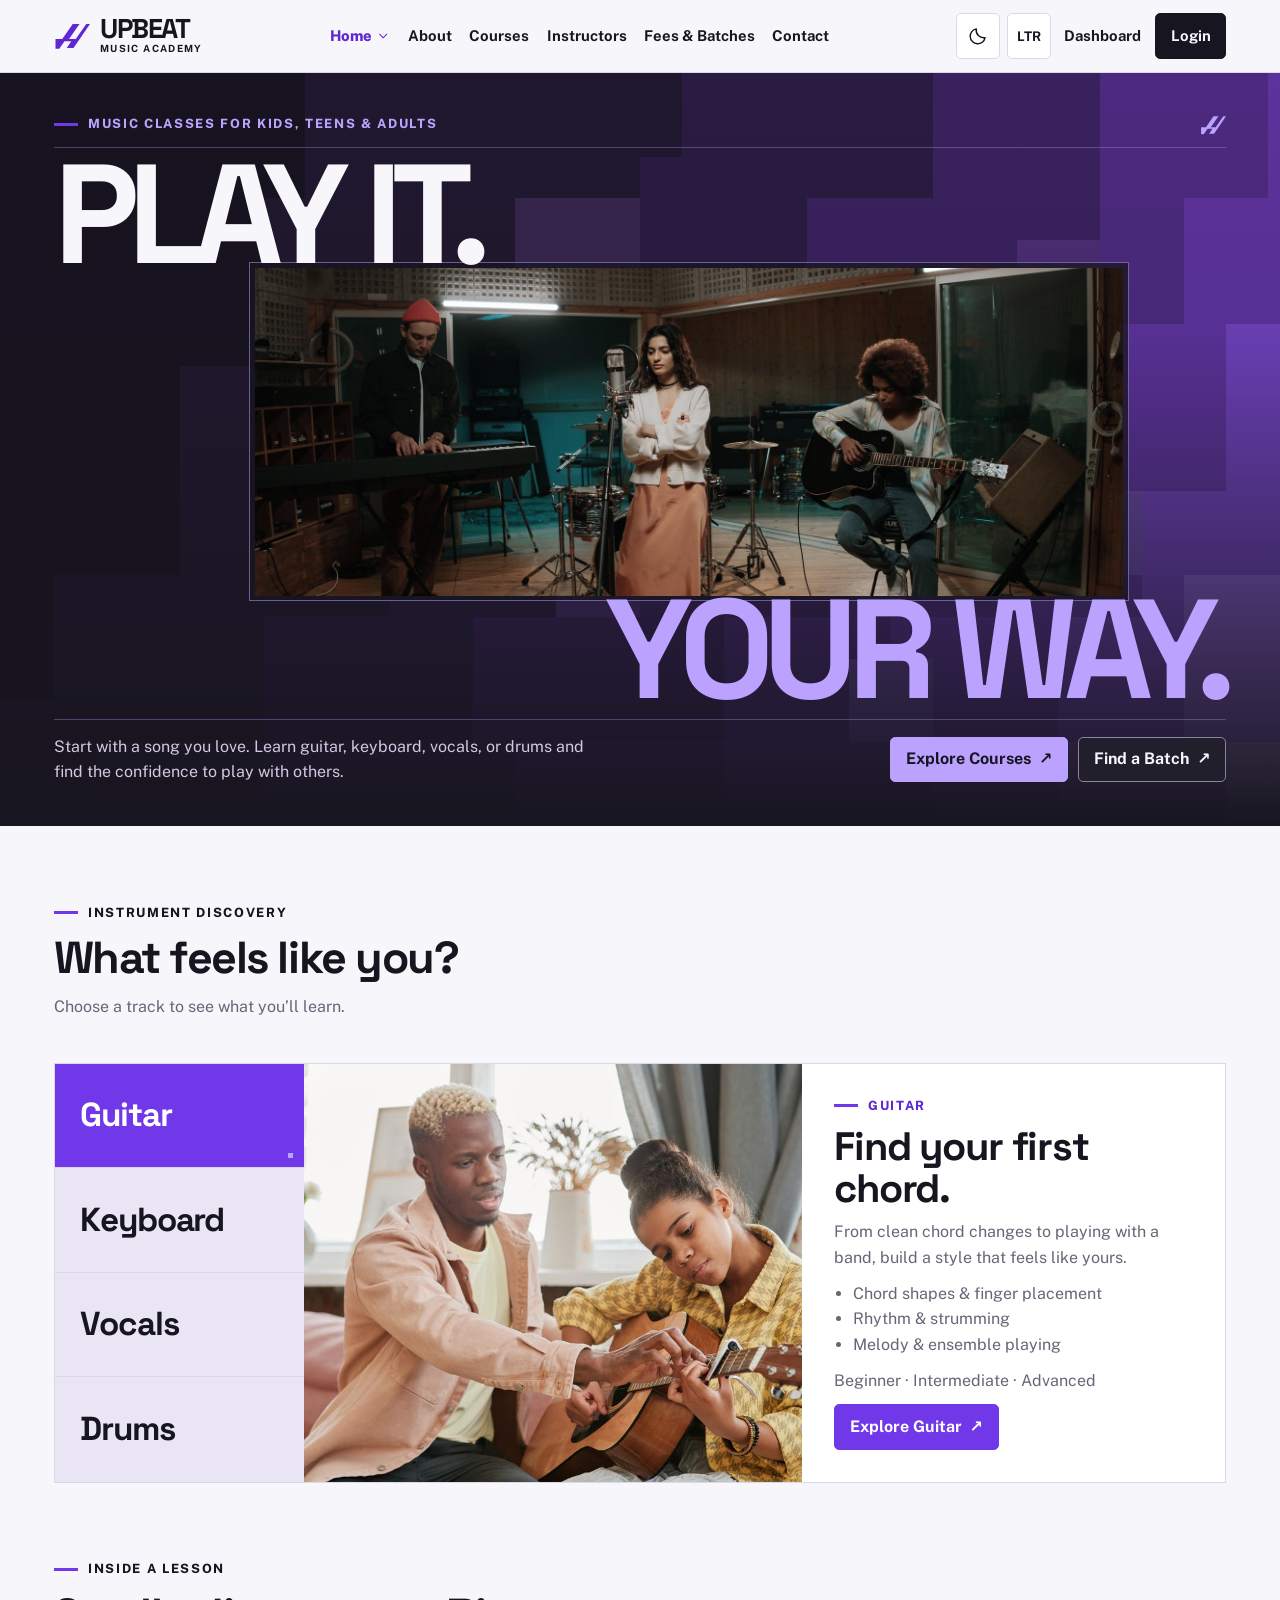
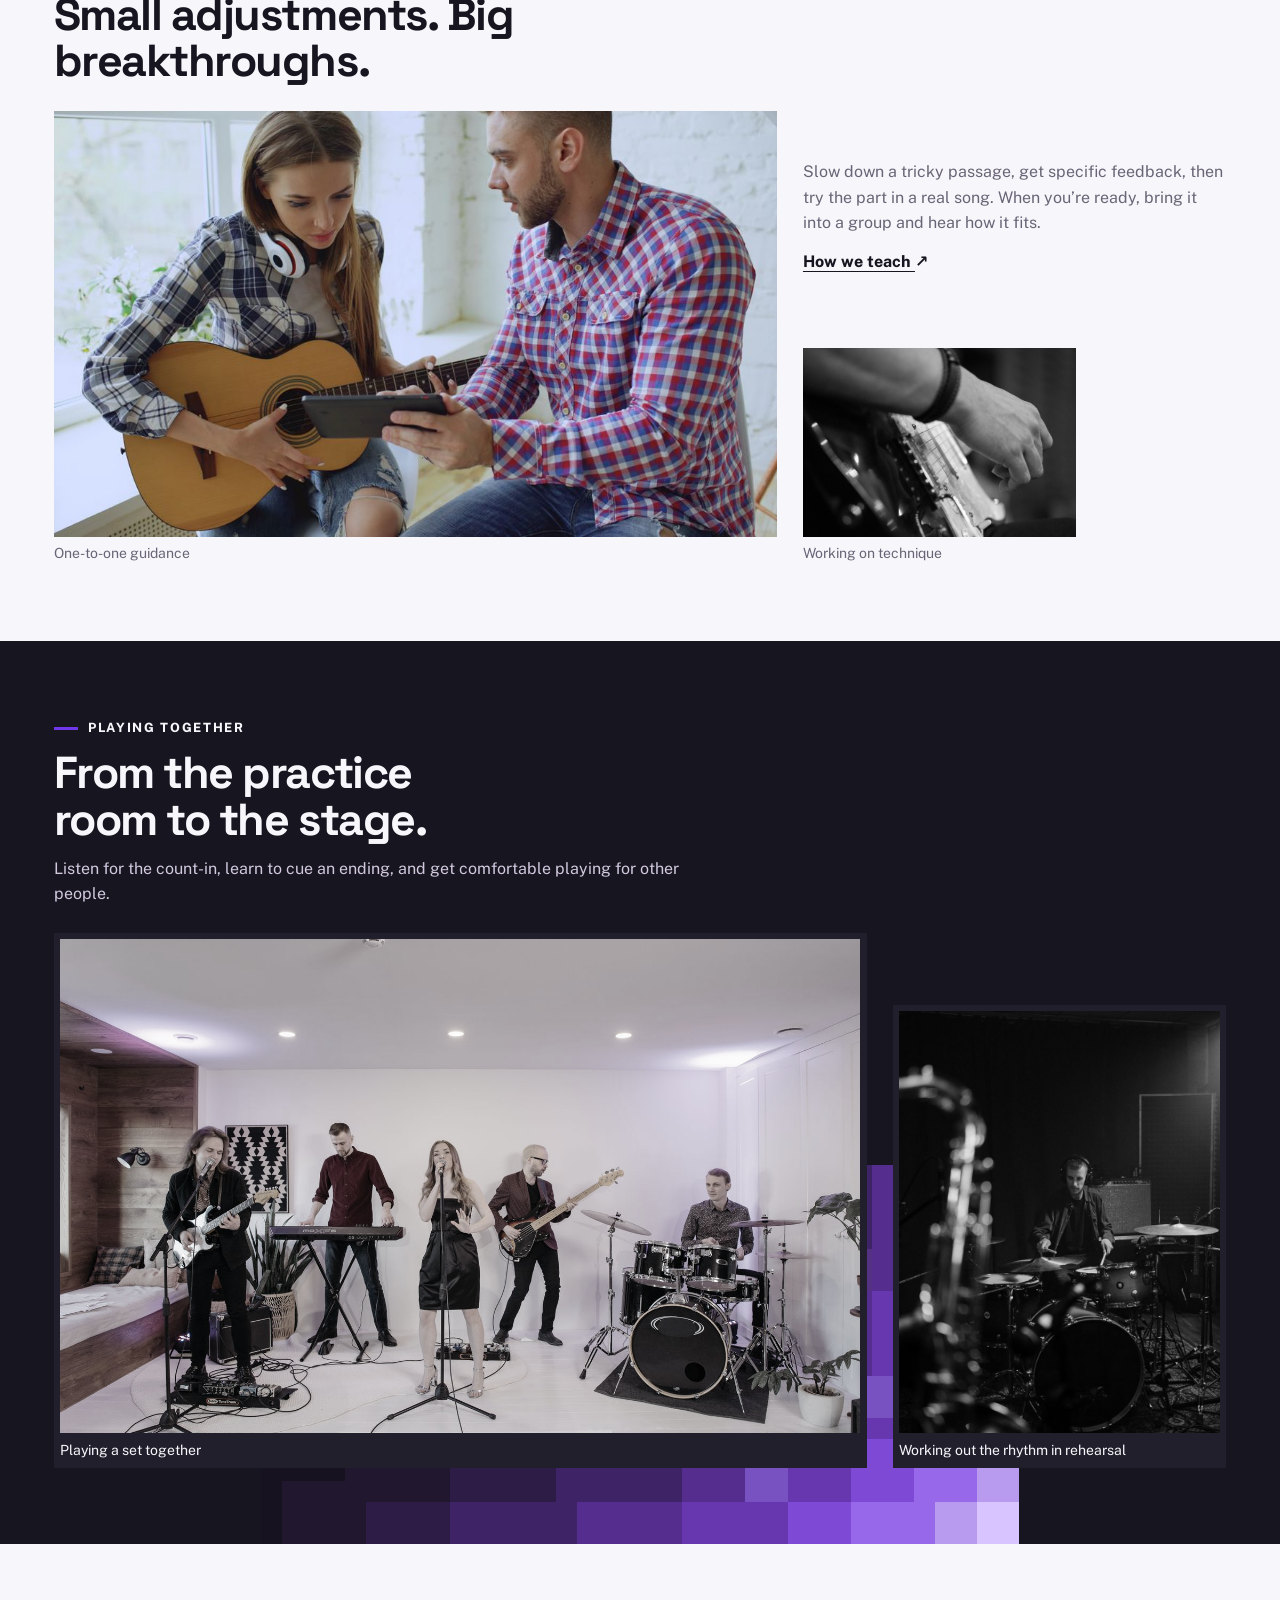
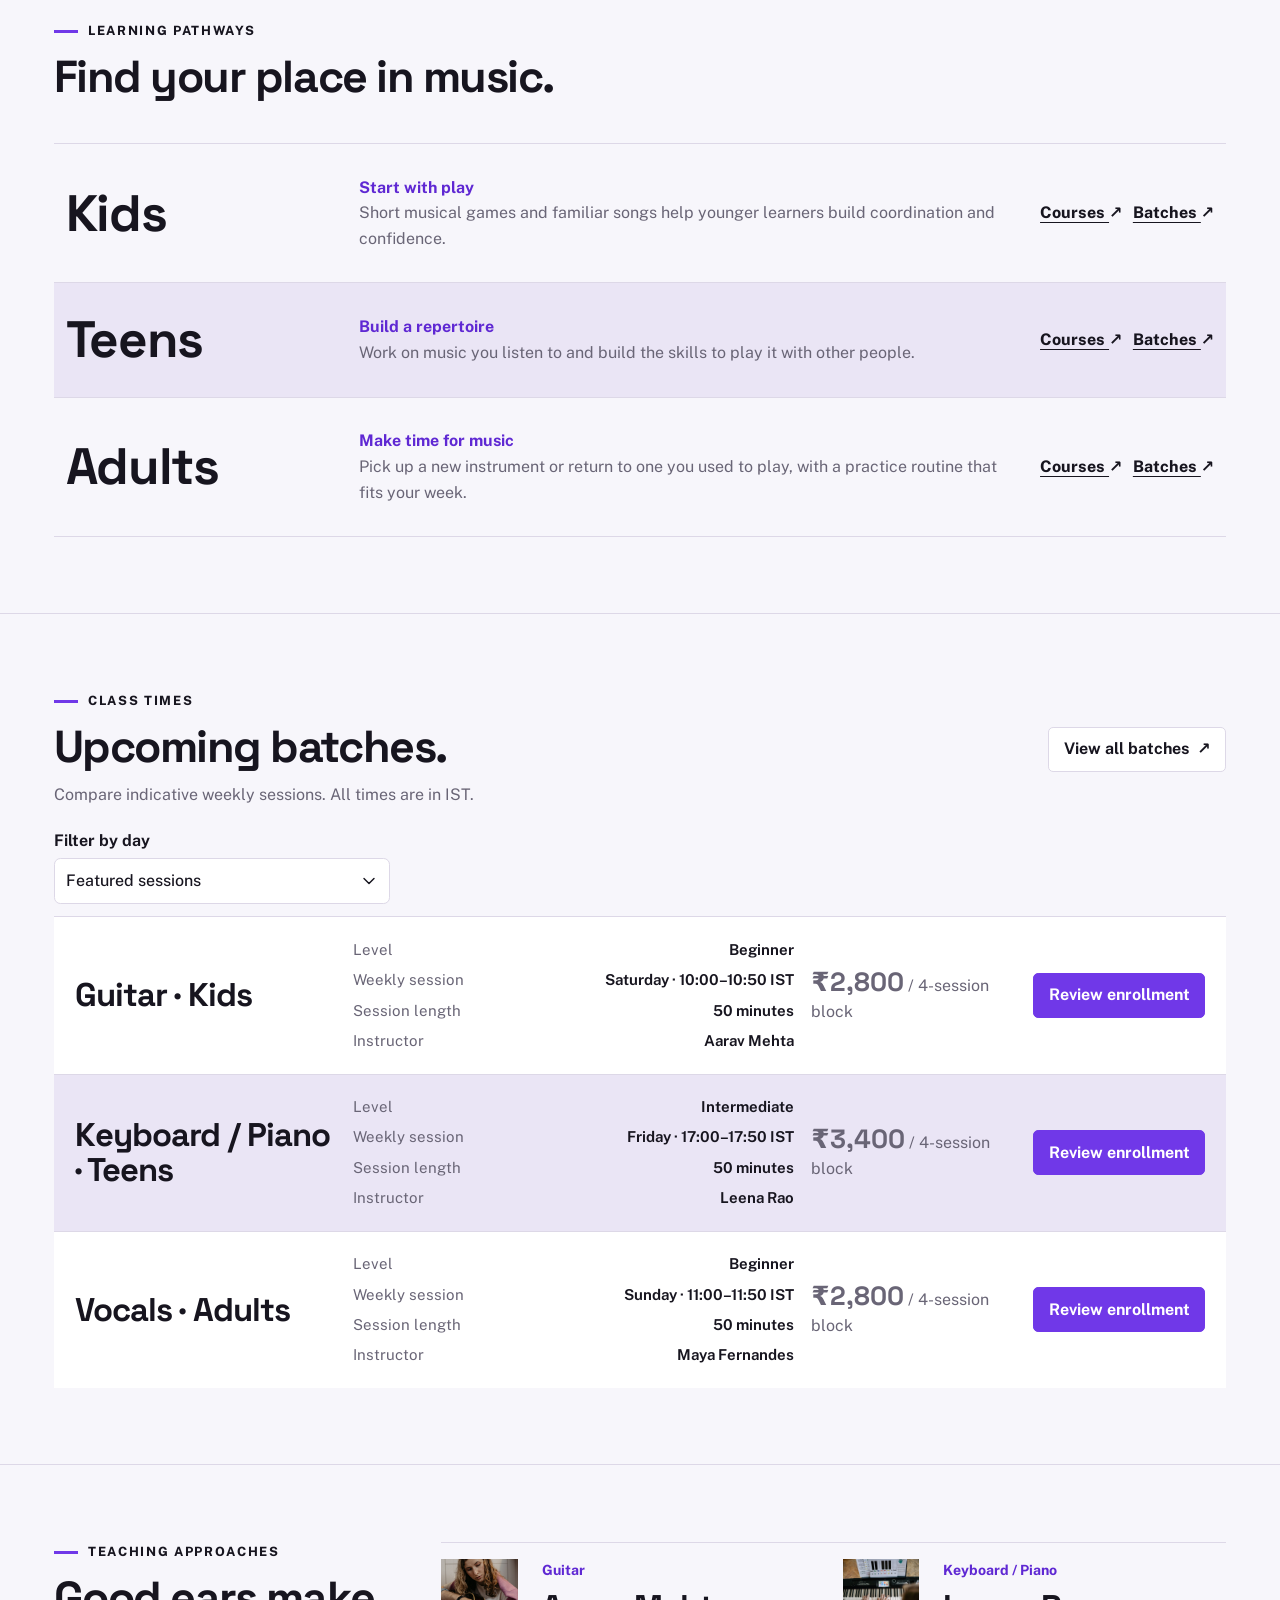
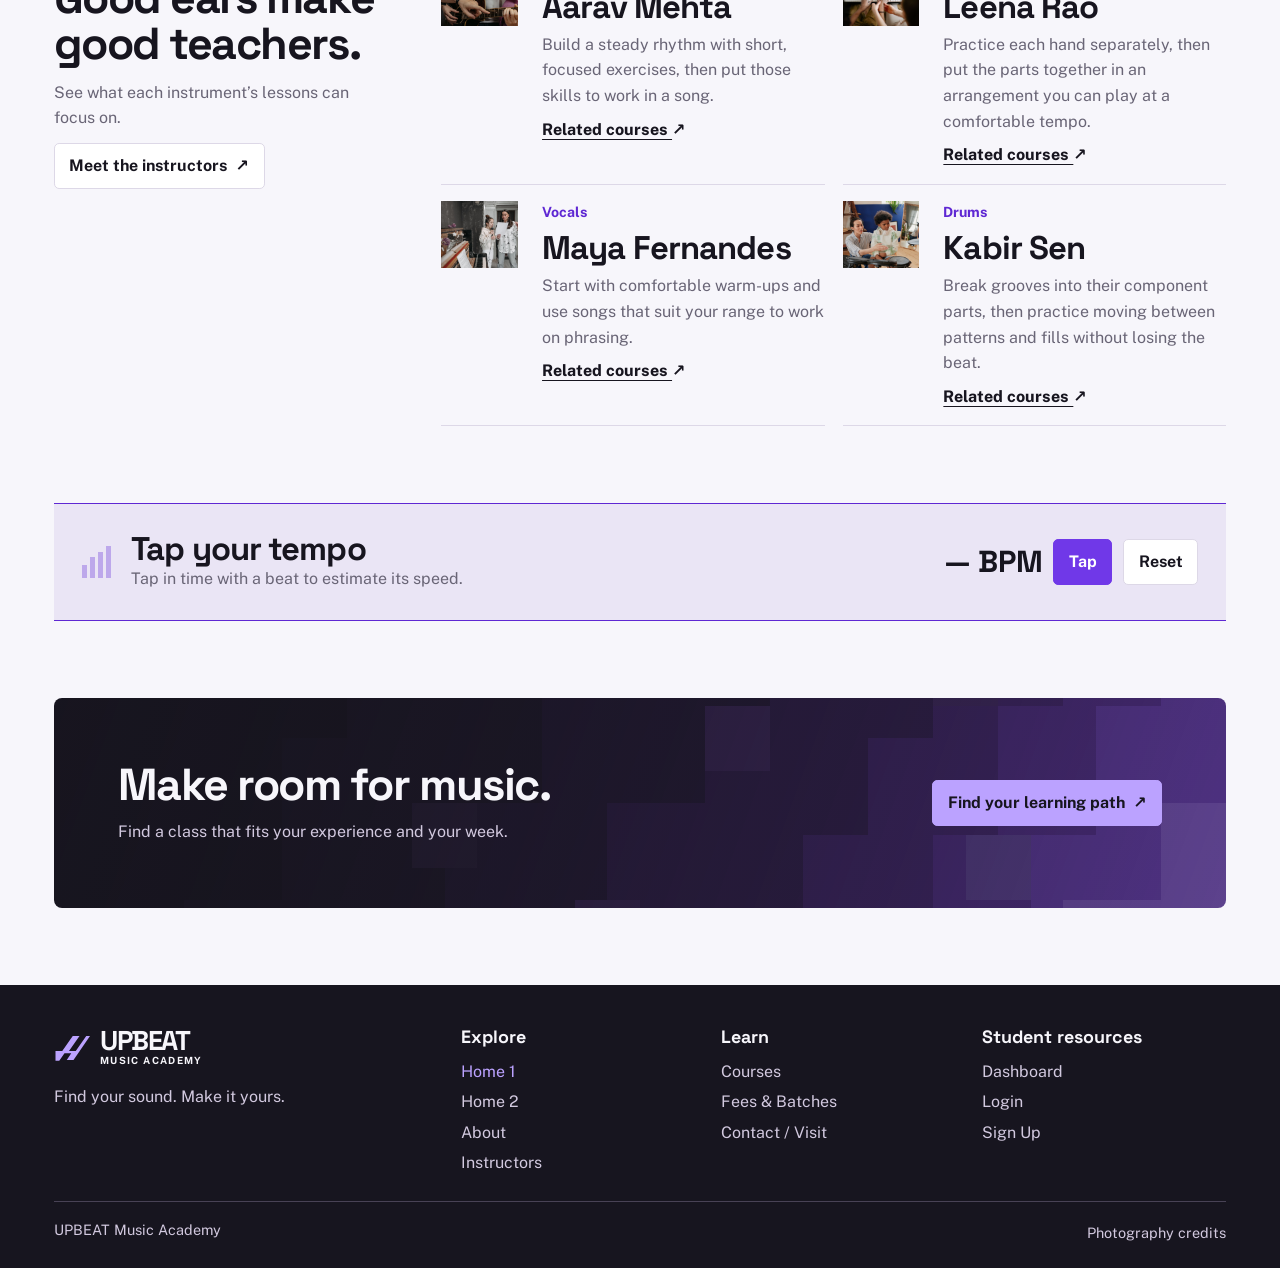
==== index.html @ c6b07fbe "Rebuild UPBEAT homepages and instructors and add About" ====
<!doctype html>
<html lang="en" dir="ltr">
  <head>
    <meta charset="utf-8" />
    <meta name="viewport" content="width=device-width, initial-scale=1" />
    <meta
      name="description"
      content="Explore music classes for kids, teens and adults at UPBEAT Music Academy."
    />
    <title>Music classes for kids, teens and adults | UPBEAT Music Academy</title>
    <link rel="icon" href="./assets/icons/favicon.svg" type="image/svg+xml" />
    <script src="./assets/js/preferences.js"></script>
    <link rel="stylesheet" href="./assets/css/fonts.css" />
    <link rel="stylesheet" href="./assets/css/style.css" />
    <link rel="stylesheet" href="./assets/css/dark-mode.css" />
    <link rel="stylesheet" href="./assets/css/studio.css" />
    <link rel="stylesheet" href="./assets/css/rtl.css" />
    <script type="module" src="./assets/js/public.js"></script>
  </head>
  <body data-page="home">
    <header id="site-header">
      <noscript
        ><nav class="container" aria-label="Main navigation">
          <a href="./index.html">Home 1</a> <a href="./pages/home2.html">Home 2</a>
          <a href="./pages/about.html">About</a> <a href="./pages/courses.html">Courses</a>
          <a href="./pages/instructors.html">Instructors</a>
          <a href="./pages/fees-batches.html">Fees & Batches</a>
          <a href="./pages/contact.html">Contact</a> <a href="./pages/login.html">Login</a>
          <a href="./pages/dashboard.html">Student Dashboard</a>
        </nav></noscript
      >
    </header>
    <main id="main" tabindex="-1">
      <section class="music-poster dark-section" aria-labelledby="poster-title">
        <div class="container">
          <div class="poster-mast">
            <span class="kicker">Music classes for kids, teens &amp; adults</span
            ><span class="mark" aria-hidden="true"></span>
          </div>
          <div class="poster-stage">
            <h1 id="poster-title" class="poster-title">
              <span dir="ltr">Play it.</span> <span dir="ltr">Your way.</span>
            </h1>
            <figure class="poster-image">
              <img
                src="./assets/images/ensemble-room.jpg"
                srcset="
                  ./assets/images/ensemble-room-small.jpg  900w,
                  ./assets/images/ensemble-room.jpg       1800w
                "
                sizes="(min-width: 1100px) 78vw, 94vw"
                alt="Three musicians with a keyboard, microphone and acoustic guitar in a practice room"
                width="1800"
                height="1200"
                fetchpriority="high"
                decoding="async"
                data-photo
              />
            </figure>
          </div>
          <div class="poster-deck">
            <p>
              Start with a song you love. Learn guitar, keyboard, vocals, or drums and find the
              confidence to play with others.
            </p>
            <div class="actions">
              <a class="button accent" href="./pages/courses.html"
                >Explore Courses <span class="arrow" aria-hidden="true">↗</span></a
              >
              <a class="button inverse" href="./pages/fees-batches.html"
                >Find a Batch <span class="arrow" aria-hidden="true">↗</span></a
              >
            </div>
          </div>
        </div>
      </section>
      <section class="container section instrument-section" id="instruments">
        <header class="section-head">
          <span class="kicker">Instrument discovery</span>
          <h2>What feels like you?</h2>
          <p>Choose a track to see what you’ll learn.</p>
        </header>
        <div data-explorer>
          <noscript><a href="./pages/courses.html">Explore instruments and courses</a></noscript>
        </div>
      </section>
      <section class="container section condensed lesson-board">
        <header class="section-head">
          <span class="kicker">Inside a lesson</span>
          <h2>Small adjustments. Big breakthroughs.</h2>
        </header>
        <figure class="lesson-photo">
          <img
            src="./assets/images/studio-lesson.jpg"
            alt="A tutor guides a player through an acoustic guitar part"
            width="1050"
            height="591"
            loading="lazy"
            decoding="async"
            data-photo
          />
          <figcaption>One-to-one guidance</figcaption>
        </figure>
        <div class="lesson-notes">
          <p>
            Slow down a tricky passage, get specific feedback, then try the part in a real song. When
            you’re ready, bring it into a group and hear how it fits.
          </p>
          <a class="text-link" href="./pages/about.html#approach"
            >How we teach <span class="arrow" aria-hidden="true">↗</span></a
          >
        </div>
        <figure class="lesson-detail">
          <img
            src="./assets/images/picking-study.jpg"
            alt="Close-up of a hand picking an electric guitar string"
            width="1500"
            height="2249"
            loading="lazy"
            decoding="async"
            data-photo
          />
          <figcaption>Working on technique</figcaption>
        </figure>
      </section>
      <section class="performance-spread dark-section section">
        <div class="container performance-grid">
          <header class="section-head">
            <span class="kicker">Playing together</span>
            <h2>From the practice room to the stage.</h2>
            <p>
              Listen for the count-in, learn to cue an ending, and get comfortable playing for other
              people.
            </p>
          </header>
          <figure class="performance-main">
            <img
              src="./assets/images/studio-stage.jpg"
              alt="A five-piece band performs with guitars, keyboards and a drum kit"
              width="1500"
              height="1001"
              loading="lazy"
              decoding="async"
              data-photo
            />
            <figcaption>Playing a set together</figcaption>
          </figure>
          <figure class="performance-side">
            <img
              src="./assets/images/drum-detail.jpg"
              alt="A drummer rehearses on an acoustic kit"
              width="800"
              height="1200"
              loading="lazy"
              decoding="async"
              data-photo
            />
            <figcaption>Working out the rhythm in rehearsal</figcaption>
          </figure>
        </div>
      </section>
      <section class="container section age-section">
        <header class="section-head">
          <span class="kicker">Learning pathways</span>
          <h2>Find your place in music.</h2>
        </header>
        <div class="age-lines">
          <article>
            <h3>Kids</h3>
            <div>
              <strong>Start with play</strong>
              <p>
                Short musical games and familiar songs help younger learners build coordination and
                confidence.
              </p>
            </div>
            <div class="actions">
              <a class="text-link" href="./pages/courses.html?group=Kids"
                >Courses <span class="arrow" aria-hidden="true">↗</span></a
              >
              <a class="text-link" href="./pages/fees-batches.html?group=Kids"
                >Batches <span class="arrow" aria-hidden="true">↗</span></a
              >
            </div>
          </article>
          <article>
            <h3>Teens</h3>
            <div>
              <strong>Build a repertoire</strong>
              <p>Work on music you listen to and build the skills to play it with other people.</p>
            </div>
            <div class="actions">
              <a class="text-link" href="./pages/courses.html?group=Teens"
                >Courses <span class="arrow" aria-hidden="true">↗</span></a
              >
              <a class="text-link" href="./pages/fees-batches.html?group=Teens"
                >Batches <span class="arrow" aria-hidden="true">↗</span></a
              >
            </div>
          </article>
          <article>
            <h3>Adults</h3>
            <div>
              <strong>Make time for music</strong>
              <p>
                Pick up a new instrument or return to one you used to play, with a practice routine that
                fits your week.
              </p>
            </div>
            <div class="actions">
              <a class="text-link" href="./pages/courses.html?group=Adults"
                >Courses <span class="arrow" aria-hidden="true">↗</span></a
              >
              <a class="text-link" href="./pages/fees-batches.html?group=Adults"
                >Batches <span class="arrow" aria-hidden="true">↗</span></a
              >
            </div>
          </article>
        </div>
      </section>
      <section class="container section timetable">
        <div class="timetable-header">
          <header class="section-head">
            <span class="kicker">Class times</span>
            <h2>Upcoming batches.</h2>
            <p>Compare indicative weekly sessions. All times are in IST.</p>
          </header>
          <div>
            <a class="button" href="./pages/fees-batches.html"
              >View all batches <span class="arrow" aria-hidden="true">↗</span></a
            >
          </div>
        </div>
        <div class="schedule-section" data-batch-preview></div>
      </section>
      <section class="container section teaching-preview">
        <header class="section-head">
          <span class="kicker">Teaching approaches</span>
          <h2>Good ears make good teachers.</h2>
          <p>See what each instrument’s lessons can focus on.</p>
          <div>
            <a class="button" href="./pages/instructors.html"
              >Meet the instructors <span class="arrow" aria-hidden="true">↗</span></a
            >
          </div>
        </header>
        <div data-mentors="compact"></div>
      </section>
      <section class="container">
        <div class="tempo" data-tempo>
          <div class="tempo-meter" aria-hidden="true"><i></i><i></i><i></i><i></i></div>
          <div>
            <h3>Tap your tempo</h3>
            <p>Tap in time with a beat to estimate its speed.</p>
          </div>
          <div class="tempo-read">
            <output aria-live="polite">— BPM</output
            ><button class="button accent" type="button" data-tap>Tap</button
            ><button class="button" type="button" data-reset>Reset</button>
          </div>
        </div>
      </section>
      <section class="container section">
        <div class="closing closing-mosaic dark-section">
          <div>
            <h2>Make room for music.</h2>
            <p>Find a class that fits your experience and your week.</p>
          </div>
          <div class="actions">
            <a class="button accent" href="./pages/home2.html#path-finder"
              >Find your learning path <span class="arrow" aria-hidden="true">↗</span></a
            >
          </div>
        </div>
      </section>
    </main>
    <footer id="site-footer"></footer>
  </body>
</html>
---- assets/css/fonts.css ----
@font-face {
  font-family: 'Space Grotesk';
  src: url('../fonts/space-grotesk.woff2') format('woff2');
  font-weight: 400 700;
  font-display: swap;
}
@font-face {
  font-family: 'Public Sans';
  src: url('../fonts/public-sans.woff2') format('woff2');
  font-weight: 400 800;
  font-display: swap;
}
---- assets/css/style.css ----
:root {
  color-scheme: light;
  --canvas: #f7f6fb;
  --surface: #fff;
  --soft: #eae5f5;
  --ink: #17151f;
  --muted: #696576;
  --line: #ddd8e7;
  --primary: #7038e8;
  --lilac: #bba2ff;
  --surface-hover: #f1ebfb;
  --accent-text: #5f28d3;
  --night: #17151f;
  --white: #f7f6fb;
  --display: 'Space Grotesk', system-ui, sans-serif;
  --body: 'Public Sans', system-ui, sans-serif;
  --gutter: clamp(1rem, 4.2vw, 4.25rem);
  --section: clamp(3.2rem, 6vw, 6rem);
  --radius: 0.5rem;
}
*,
*::before,
*::after {
  box-sizing: border-box;
}
[hidden] {
  display: none !important;
}
html {
  scroll-padding-block-start: 6rem;
}
html:has(dialog[open]) {
  overflow: hidden;
}
body {
  margin: 0;
  min-block-size: 100vh;
  background: var(--canvas);
  color: var(--ink);
  font: 1rem/1.6 var(--body);
}
main {
  min-inline-size: 0;
}
body:has(#site-footer) {
  display: flex;
  flex-direction: column;
}
#site-footer {
  margin-block-start: auto;
}
h1,
h2,
h3,
h4,
p,
figure {
  margin: 0;
}
h1,
h2,
h3,
h4 {
  font: 700 1.25rem/1.04 var(--display);
}
h1 {
  font-size: clamp(2.7rem, 7vw, 6.4rem);
  letter-spacing: -0.037em;
}
h2 {
  font-size: clamp(2rem, 3.5vw, 2.875rem);
  letter-spacing: -0.033em;
}
h3 {
  font-size: clamp(1.4rem, 2.8vw, 2.05rem);
  letter-spacing: -0.027em;
}
p {
  max-inline-size: 64ch;
}
a {
  color: inherit;
}
img {
  display: block;
  max-inline-size: 100%;
  object-fit: cover;
}
button,
input,
textarea,
select {
  font: inherit;
  color: inherit;
}
button,
summary,
select {
  cursor: pointer;
}
summary::-webkit-details-marker {
  display: none;
}
:focus-visible {
  outline: 3px solid var(--accent-text);
  outline-offset: 4px;
}
.container {
  inline-size: min(100%, 1500px);
  margin-inline: auto;
  padding-inline: var(--gutter);
}
.section {
  padding-block: var(--section);
}
:is(.section, .intro) + .section.condensed {
  padding-block-start: 0;
}
.section-head {
  display: grid;
  gap: 0.75rem;
  margin-block-end: clamp(1.4rem, 4vw, 2.7rem);
}
.section-head p,
.intro p,
.muted {
  color: var(--muted);
}
.kicker {
  display: flex;
  align-items: center;
  gap: 0.65rem;
  font-weight: 750;
  font-size: 0.8rem;
  letter-spacing: 0.13em;
  text-transform: uppercase;
}
.kicker::before {
  content: '';
  inline-size: 1.5rem;
  block-size: 3px;
  background: var(--primary);
  flex: none;
}
.intro {
  padding-block: clamp(2.7rem, 7vw, 6rem) clamp(2rem, 5vw, 4rem);
  display: grid;
  gap: 0.9rem;
}
.intro h1 {
  font-size: clamp(2.55rem, 5.2vw, 4.5rem);
}
.intro p {
  font-size: clamp(1rem, 2vw, 1.15rem);
}
.button,
.icon-button {
  display: inline-flex;
  align-items: center;
  justify-content: center;
  gap: 0.5rem;
  border: 1px solid var(--line);
  border-radius: 0.32rem;
  min-block-size: 2.85rem;
  padding: 0.57rem 0.92rem;
  background: var(--surface);
  color: var(--ink);
  font-weight: 690;
  text-decoration: none;
  text-align: center;
  line-height: 1.25;
}
.button:hover,
.icon-button:hover {
  background: var(--surface-hover);
}
.button.accent {
  color: #ffffff;
  background: var(--primary);
  border-color: var(--primary);
}
.button.accent:hover {
  background: #5925c5;
  border-color: #5925c5;
}
.button.inverse {
  color: var(--white);
  background: #211f2b;
  border-color: #8d839d;
}
.button.inverse:hover {
  background: #383047;
}
.icon-button {
  min-inline-size: 2.75rem;
  padding: 0.45rem;
}
.arrow {
  display: inline-block;
  flex: none;
}
.text-link {
  font-weight: 740;
  text-decoration-thickness: 1px;
  text-underline-offset: 0.27em;
}
.text-link:hover {
  color: var(--accent-text);
}
.actions {
  display: flex;
  flex-wrap: wrap;
  gap: 0.65rem;
  align-items: center;
}
.skip {
  position: fixed;
  z-index: 10;
  inset: 0.5rem auto auto 0.75rem;
  background: var(--surface);
  padding: 0.7rem;
  transform: translateY(-150%);
}
.skip:focus {
  transform: translateY(0);
}
.brand {
  display: inline-flex;
  align-items: center;
  gap: 0.65rem;
  text-decoration: none;
  font: 700 1.7rem/0.96 var(--display);
  letter-spacing: -0.055em;
  white-space: nowrap;
}
.brand small {
  display: block;
  font: 700 0.62rem/1.4 var(--body);
  letter-spacing: 0.135em;
}
.mark {
  display: block;
  inline-size: 2.25rem;
  block-size: 2.25rem;
  flex: none;
  background: var(--accent-text);
  mask: url('../icons/pulse.svg') center / contain no-repeat;
}
#site-header {
  position: sticky;
  inset-block-start: 0;
  z-index: 5;
  border-block-end: 1px solid var(--line);
  background: var(--canvas);
}
.nav-bar {
  display: flex;
  align-items: center;
  justify-content: space-between;
  gap: 1.15rem;
  min-block-size: 4.5rem;
}
.nav-desktop,
.nav-tools {
  display: none;
}
.preferences {
  display: flex;
  flex-wrap: wrap;
  gap: 0.4rem;
}
.direction {
  font-size: 0.83rem;
}
.drawer {
  position: fixed;
  inset: 0 0 0 auto;
  margin: 0;
  inline-size: min(90%, 24rem);
  max-inline-size: none;
  block-size: 100%;
  max-block-size: none;
  padding: 1.1rem;
  border: 0;
  background: var(--canvas);
  color: var(--ink);
  overflow: auto;
}
.drawer:dir(rtl) {
  inset: 0 auto 0 0;
}
dialog::backdrop {
  background: #141122a8;
}
.drawer-top,
.drawer-bottom {
  display: flex;
  align-items: center;
  justify-content: space-between;
  gap: 0.6rem;
}
.drawer nav {
  display: grid;
  margin-block: 1.3rem;
}
.drawer nav a {
  padding: 0.7rem 0.55rem;
  border-block-end: 1px solid var(--line);
  text-decoration: none;
}
nav a[aria-current],
.home-menu[data-current] summary {
  color: var(--accent-text);
  font-weight: 780;
}
#site-footer,
.dark-section {
  --ink: #f7f6fb;
  --muted: #d2c9df;
  --accent-text: var(--lilac);
  --line: #484255;
  --soft: #302a40;
  --surface: #211f2b;
  --surface-hover: #352c43;
  background: var(--night);
  color: var(--ink);
}
.footer-grid {
  display: grid;
  grid-template-columns: repeat(2, minmax(0, 1fr));
  gap: 1.45rem 1rem;
  padding-block: 2.7rem 1.4rem;
}
.footer-grid > :first-child,
.footer-end {
  grid-column: 1 / -1;
}
.footer-grid p {
  color: var(--muted);
  margin-block-start: 0.65rem;
}
.footer-grid h2 {
  font-size: 1.12rem;
  letter-spacing: 0;
  margin-block-end: 0.6rem;
}
.footer-grid > div:not(:first-child) a {
  display: block;
  inline-size: fit-content;
  padding-block: 0.15rem;
  color: var(--muted);
  text-decoration: none;
}
.footer-grid > div:not(:first-child) a:is(:hover, [aria-current='page']) {
  color: var(--lilac);
}
.footer-end {
  border-block-start: 1px solid var(--line);
  padding-block-start: 1rem;
  display: flex;
  flex-wrap: wrap;
  justify-content: space-between;
  gap: 0.6rem;
  color: var(--muted);
  font-size: 0.9rem;
}
.back-top {
  position: fixed;
  z-index: 4;
  inset-inline-end: max(1rem, env(safe-area-inset-right));
  inset-block-end: max(1rem, env(safe-area-inset-bottom));
  color: #f7f6fb;
  background: var(--night);
  border-color: #746c83;
  box-shadow: 0 4px 16px #17152033;
}
.back-top:dir(rtl) {
  inset-inline-end: max(1rem, env(safe-area-inset-left));
}
.editorial {
  display: grid;
  align-items: center;
  gap: clamp(1.25rem, 5vw, 4.65rem);
}
.editorial-copy {
  display: grid;
  gap: 0.9rem;
  align-content: center;
}
.editorial-copy p {
  color: var(--muted);
}
.grid {
  display: grid;
  gap: 1rem;
}
.card {
  min-inline-size: 0;
  display: flex;
  flex-direction: column;
  gap: 0.7rem;
  background: var(--surface);
  border: 1px solid var(--line);
  border-radius: 0.75rem;
  padding: clamp(1rem, 2.5vw, 1.55rem);
}
.card > .actions:last-child {
  margin-block-start: auto;
  padding-block-start: 0.35rem;
}
.card p {
  color: var(--muted);
}
.closing {
  display: grid;
  align-items: center;
  gap: 1.25rem;
  background: var(--soft);
  border-radius: var(--radius);
  padding: clamp(1.35rem, 5vw, 4.7rem);
}
.closing h2 {
  max-inline-size: 19ch;
}
.closing p {
  margin-block-start: 0.65rem;
  color: var(--muted);
}
.selects {
  display: grid;
  align-items: end;
  gap: 0.85rem;
  padding: clamp(1rem, 2.5vw, 1.5rem);
  background: var(--soft);
  border-radius: 0.7rem;
}
.field {
  display: grid;
  gap: 0.32rem;
  min-inline-size: 0;
  font-weight: 680;
}
.field :is(input, select, textarea),
input.field-control {
  inline-size: 100%;
  min-inline-size: 0;
  min-block-size: 2.8rem;
  background: var(--surface);
  border: 1px solid var(--line);
  border-radius: 0.4rem;
  padding: 0.55rem 0.68rem;
  font-weight: 480;
}
.field select {
  appearance: none;
  padding-inline-end: 2.1rem;
}
.field textarea {
  resize: vertical;
}
.select-wrap {
  position: relative;
  display: block;
}
.select-wrap svg {
  position: absolute;
  inset-inline-end: 0.65rem;
  inset-block-start: 50%;
  translate: 0 -50%;
  pointer-events: none;
}
.form-stack {
  display: grid;
  gap: 1rem;
  align-content: start;
}
.result-toolbar {
  margin-block: 1.2rem 0.8rem;
  color: var(--muted);
}
.results {
  margin-block-start: 0.8rem;
}
.empty {
  padding: 1.2rem;
  background: var(--surface);
  border: 1px dashed var(--line);
  border-radius: 0.6rem;
}
.empty p {
  margin-block-start: 0.4rem;
  color: var(--muted);
}
.pill {
  display: inline-block;
  width: fit-content;
  font-size: 0.84rem;
  line-height: 1.35;
  padding: 0.28rem 0.55rem;
  border-radius: 0.28rem;
  background: var(--soft);
  color: var(--ink);
  font-weight: 690;
}
.meta {
  display: grid;
  gap: 0.38rem;
  margin: 0;
}
.meta div {
  display: flex;
  flex-wrap: wrap;
  justify-content: space-between;
  gap: 0.18rem 0.6rem;
  padding-block: 0.35rem;
  border-block-end: 1px solid var(--line);
}
.meta dt {
  color: var(--muted);
}
.meta dd {
  margin: 0;
  font-weight: 650;
}
.fee {
  font: 700 1.65rem/1.25 var(--display);
}
.notice {
  padding: 0.75rem 0.9rem;
  border-inline-start: 3px solid var(--primary);
  background: var(--soft);
  border-radius: 0.15rem;
}
.faq {
  display: grid;
  gap: 0.65rem;
}
.faq details {
  border-block-end: 1px solid var(--line);
  padding-block: 0.65rem;
}
.faq summary {
  display: flex;
  justify-content: space-between;
  gap: 0.5rem;
  font-weight: 700;
}
.faq summary::after {
  content: '+';
  color: var(--accent-text);
}
.faq details[open] summary::after {
  content: '−';
}
.faq p {
  color: var(--muted);
  padding-block: 0.5rem;
}
.modal {
  inline-size: min(calc(100% - 2rem), 37rem);
  max-block-size: calc(100% - 2rem);
  padding: clamp(1rem, 4vw, 1.8rem);
  border: 1px solid var(--line);
  border-radius: var(--radius);
  background: var(--canvas);
  color: var(--ink);
}
.modal-head {
  display: flex;
  justify-content: space-between;
  align-items: start;
  gap: 0.7rem;
  margin-block-end: 1rem;
}
.modal-body {
  display: grid;
  gap: 0.85rem;
}
.error {
  color: var(--accent-text);
  font-weight: 650;
}
@media (min-width: 530px) {
  .selects,
  .grid {
    grid-template-columns: repeat(2, minmax(0, 1fr));
  }
  .grid > :only-child,
  .dash-list > :only-child {
    grid-column: 1 / -1;
  }
  .footer-grid {
    grid-template-columns: repeat(3, minmax(0, 1fr));
  }
}
@media (530px <= width < 1000px) {
  .grid.three > :last-child:nth-child(3) {
    grid-column: 1 / -1;
  }
}
@media (min-width: 720px) {
  .editorial {
    grid-template-columns: 1.05fr 1fr;
  }
  .closing {
    grid-template-columns: 1fr auto;
  }
  .selects {
    grid-template-columns: repeat(3, minmax(0, 1fr));
  }
}
@media (720px <= width < 1000px) {
  .selects.many:has(> :last-child:nth-child(4)) {
    grid-template-columns: repeat(2, minmax(0, 1fr));
  }
  .selects.many:has(> :nth-child(5)) {
    grid-template-columns: repeat(6, minmax(0, 1fr));
  }
  .selects.many:has(> :nth-child(5)) > * {
    grid-column: span 2;
  }
  .selects.many:has(> :nth-child(5)) > :nth-last-child(-n + 2) {
    grid-column: span 3;
  }
}
@media (min-width: 1000px) {
  .grid.three {
    grid-template-columns: repeat(3, minmax(0, 1fr));
  }
  .grid.four {
    grid-template-columns: repeat(4, minmax(0, 1fr));
  }
  .footer-grid {
    grid-template-columns: 1.6fr repeat(3, minmax(0, 1fr));
  }
  .footer-grid > :first-child {
    grid-column: auto;
  }
  .selects.many:has(> :nth-child(5)) {
    grid-template-columns: repeat(5, minmax(0, 1fr));
  }
  .selects.many:has(> :last-child:nth-child(4)) {
    grid-template-columns: repeat(4, minmax(0, 1fr));
  }
  .grid.three:has(> :last-child:nth-child(2)) {
    grid-template-columns: repeat(2, minmax(0, 1fr));
  }
}
@media (min-width: 1240px) {
  .nav-toggle {
    display: none;
  }
  .nav-desktop,
  .nav-tools {
    display: flex;
    align-items: center;
    gap: clamp(0.65rem, 1.35vw, 1.45rem);
  }
  .nav-tools {
    gap: 0.55rem;
  }
  .nav-desktop a,
  .nav-tools > a,
  .home-menu summary {
    text-decoration: none;
    font-size: 0.93rem;
    font-weight: 680;
    white-space: nowrap;
  }
  .nav-desktop a:hover,
  .home-menu summary:hover {
    color: var(--accent-text);
  }
  .nav-login {
    background: var(--ink);
    color: var(--canvas);
    border-color: var(--ink);
  }
  .nav-login:hover {
    color: #fff;
    background: #5925c5;
    border-color: #5925c5;
  }
  .dashboard-link {
    padding-inline: 0.3rem;
  }
  .home-menu {
    position: relative;
  }
  .home-menu summary {
    display: flex;
    align-items: center;
    gap: 0.3rem;
    padding-block: 0.65rem;
  }
  .home-menu summary svg {
    inline-size: 0.9rem;
  }
  .home-links {
    position: absolute;
    inset-block-start: 100%;
    inset-inline-start: 0;
    min-inline-size: 9rem;
    padding: 0.3rem;
    background: var(--surface);
    border: 1px solid var(--line);
    border-radius: 0.45rem;
    box-shadow: 0 8px 24px #17151f24;
  }
  .home-links a {
    display: block;
    padding: 0.55rem 0.7rem;
  }
}
@media (prefers-reduced-motion: reduce) {
  *,
  *::before,
  *::after {
    scroll-behavior: auto !important;
    transition-duration: 0s !important;
    animation-duration: 0s !important;
  }
}
.preview-filter {
  max-inline-size: 21rem;
}
.course-option {
  border-block-start: 1px solid var(--line);
  padding-block: 0.55rem;
}
.course-option summary {
  font-weight: 710;
  color: var(--accent-text);
}
.course-option[open] {
  padding-block-end: 0.8rem;
}
button:disabled {
  cursor: default;
  opacity: 0.7;
}
.draft-message {
  white-space: pre-wrap;
  overflow-wrap: anywhere;
}
.modal dd {
  overflow-wrap: anywhere;
  max-inline-size: 100%;
}
.course-option > .course-option {
  margin-inline-start: 0.8rem;
}
.drawer-home summary {
  display: flex;
  align-items: center;
  justify-content: space-between;
  padding: 0.7rem 0.55rem;
  border-block-end: 1px solid var(--line);
}
.drawer-home > div {
  display: grid;
  padding-inline-start: 0.85rem;
}
---- assets/css/dark-mode.css ----
:root[data-theme='dark'] {
  color-scheme: dark;
  --canvas: #13121a;
  --surface: #211f2b;
  --soft: #302a40;
  --ink: #f7f6fb;
  --muted: #c3bed0;
  --line: #484255;
  --accent-text: #c6aeff;
  --surface-hover: #332a45;
}
---- assets/css/studio.css ----
/* Shared public catalogue and practical pages */
.dark-section .button.accent {
  color: #17151f;
  background: var(--lilac);
  border-color: var(--lilac);
}
.dark-section .button.accent:hover {
  background: #dacaff;
  border-color: #dacaff;
}
.catalogue-intro,
.schedule-intro,
.contact-intro {
  position: relative;
  padding-block-end: clamp(1.8rem, 4vw, 3.5rem);
}
.catalogue-tracks {
  display: grid;
  grid-template-columns: repeat(2, minmax(0, 1fr));
  gap: 0.55rem;
  margin-block-end: clamp(1.2rem, 3vw, 2.25rem);
}
#course-finder {
  padding-block-start: 0;
}
.catalogue-tracks a {
  min-inline-size: 0;
  background: var(--surface);
  border: 1px solid var(--line);
  text-decoration: none;
}
.catalogue-tracks a:is(:hover, [aria-current='true']) {
  border-color: var(--accent-text);
  color: var(--accent-text);
}
.catalogue-tracks img {
  inline-size: 100%;
  block-size: auto;
  aspect-ratio: 2.15;
  filter: grayscale(0.8);
}
.catalogue-tracks a > span {
  display: flex;
  justify-content: space-between;
  align-items: center;
  gap: 0.15rem;
  padding: 0.55rem;
  font-weight: 700;
}
.course-list {
  display: grid;
  gap: 0.95rem;
}
.course-module {
  display: grid;
  overflow: hidden;
  border: 1px solid var(--line);
  background: var(--surface);
  border-inline-start: 0.2rem solid var(--primary);
}
.course-module img {
  inline-size: 100%;
  block-size: auto;
  aspect-ratio: 1.65;
}
.course-module > div {
  padding: clamp(1rem, 2.75vw, 2.2rem);
}
.course-module p {
  margin-block: 0.5rem;
  color: var(--muted);
}
.course-module ul {
  margin-block: 0.4rem;
  padding-inline-start: 1.2rem;
}
.course-module summary {
  min-block-size: 2.3rem;
  padding-block: 0.25rem;
}
[data-finder='batches'] .batch-card h3 {
  font-size: clamp(1.3rem, 2vw, 1.65rem);
}
.schedule-intro h1 {
  color: var(--accent-text);
}
[data-finder='batches'] .selects {
  border-block-start: 0.2rem solid var(--primary);
}
.contact-layout {
  align-items: start;
}
.contact-layout .form-stack {
  border-block-start: 0.22rem solid var(--primary);
}
.contact-layout > .editorial-copy {
  border-block-start: 1px solid var(--line);
  padding-block-start: 1rem;
}

.batch-card {
  border-block-start: 0.2rem solid var(--primary);
}
@media (min-width: 560px) {
  .catalogue-tracks {
    grid-template-columns: repeat(4, minmax(0, 1fr));
  }
  .catalogue-tracks a > span {
    padding-inline: 0.9rem;
  }
}
@media (min-width: 720px) {
  .course-module {
    grid-template-columns: minmax(0, 0.8fr) minmax(0, 1fr);
  }
  .course-module img {
    block-size: 100%;
    max-block-size: 24rem;
  }
  .contact-layout {
    grid-template-columns: minmax(0, 1.15fr) minmax(0, 0.85fr);
  }
}
@media (min-width: 1050px) {
  .schedule-intro,
  .contact-intro {
    grid-template-columns: minmax(0, 1.05fr) minmax(0, 0.68fr);
    align-items: end;
    gap: 0.8rem 3.5rem;
  }
  :is(.schedule-intro, .contact-intro) .kicker {
    grid-column: 1/-1;
  }
}

/* Home 1 music poster */
.music-poster {
  position: relative;
  isolation: isolate;
  padding-block: clamp(1rem, 3vw, 2.4rem) clamp(1.4rem, 3.2vw, 2.8rem);
}
.music-poster::before {
  content: '';
  position: absolute;
  inset: 0;
  z-index: -1;
  background:
    linear-gradient(0deg, var(--night), #17151f35 65%, #17151f22),
    url('../images/pixel-rhythm.svg') center 40% / cover no-repeat;
}
.music-poster:dir(rtl)::before {
  transform: scaleX(-1);
}
.poster-mast,
.poster-deck {
  display: flex;
  justify-content: space-between;
  align-items: center;
  flex-wrap: wrap;
  gap: 0.75rem 1.5rem;
}
.poster-mast {
  display: grid;
  grid-template-columns: minmax(0, 1fr) auto;
  gap: 0.6rem;
  border-block-end: 1px solid #bba2ff52;
  color: var(--lilac);
  padding-block-end: 0.55rem;
}
.poster-mast .mark {
  inline-size: 1.65rem;
  block-size: 1.65rem;
}
.poster-stage {
  display: grid;
  grid-template-columns: repeat(12, minmax(0, 1fr));
  grid-template-rows: auto minmax(0, auto) auto;
  align-items: center;
  padding-block: 0.4rem 0.6rem;
}
.poster-title {
  z-index: 1;
  display: grid;
  grid-column: 1/-1;
  grid-row: 1/4;
  grid-template-rows: subgrid;
  font-size: clamp(3.4rem, 11vw, 9.25rem);
  line-height: 0.86;
  font-weight: 700;
  letter-spacing: -0.074em;
  text-transform: uppercase;
  pointer-events: none;
}
.poster-title span:first-child {
  grid-row: 1;
  justify-self: start;
}
.poster-title span:last-child {
  grid-row: 3;
  justify-self: end;
  color: var(--lilac);
}
.poster-image {
  grid-column: 1/-1;
  grid-row: 2;
  padding: 0.3rem;
  margin-block: 0.5rem;
  background: #17151fba;
  border: 1px solid #bba2ff85;
}
.poster-image img {
  inline-size: 100%;
  block-size: auto;
  aspect-ratio: 1.72;
  object-position: center 48%;
  filter: saturate(0.8);
}
.poster-deck {
  border-block-start: 1px solid #bba2ff52;
  padding-block-start: 1rem;
}
.poster-deck p {
  max-inline-size: 54ch;
  color: var(--muted);
}
[data-explorer] {
  min-inline-size: 0;
  display: grid;
  overflow: hidden;
  border: 1px solid var(--line);
  background: var(--surface);
}
.instrument-rail {
  display: grid;
  grid-template-columns: repeat(2, minmax(0, 1fr));
  background: var(--soft);
}
.instrument-tab {
  position: relative;
  text-align: start;
  border: 0;
  border-block-end: 1px solid var(--line);
  background: none;
  color: var(--ink);
  min-block-size: 3.2rem;
  padding: 0.6rem 0.8rem;
  font: 700 clamp(1.15rem, 2.6vw, 2.45rem) / 1.1 var(--display);
  letter-spacing: -0.035em;
}
.instrument-tab:hover {
  color: var(--accent-text);
}
.instrument-tab:focus-visible {
  outline-offset: -4px;
}
.instrument-tab[aria-selected='true'] {
  background: var(--primary);
  color: white;
}
.instrument-tab[aria-selected='true']::after {
  content: '';
  position: absolute;
  inset-inline-end: 0.65rem;
  inset-block-end: 0.55rem;
  inline-size: 0.34rem;
  block-size: 0.34rem;
  background: var(--lilac);
}
.instrument-display {
  display: grid;
  min-inline-size: 0;
}
.instrument-display > img {
  inline-size: 100%;
  block-size: auto;
  aspect-ratio: 1.65;
}
.instrument-notes {
  display: grid;
  gap: 0.65rem;
  padding: clamp(1.05rem, 2.9vw, 2rem);
}
.instrument-notes > :is(p, ul) {
  color: var(--muted);
}
.instrument-notes ul {
  margin: 0;
  padding-inline-start: 1.2rem;
}
.instrument-notes h3 {
  font-size: clamp(1.7rem, 3.1vw, 2.7rem);
}
.instrument-notes .kicker {
  color: var(--accent-text);
}
.lesson-board,
.performance-grid,
.about-studio-grid,
.duet-grid {
  display: grid;
  grid-template-columns: minmax(0, 1fr);
  gap: clamp(0.85rem, 2.05vw, 1.7rem);
}
.lesson-board .section-head,
.performance-grid .section-head,
.about-studio-grid .section-head,
.duet-grid .section-head {
  margin: 0;
}
.lesson-board .section-head h2 {
  max-inline-size: 23ch;
}
:is(.lesson-board, .performance-grid, .about-studio-grid, .duet-grid, .practice-journal) img {
  inline-size: 100%;
  block-size: auto;
}
.lesson-photo img {
  aspect-ratio: 1.7;
}
.lesson-detail img {
  max-block-size: 14rem;
  aspect-ratio: 1.4;
  object-position: center 51%;
  filter: grayscale(1);
}
.lesson-notes {
  display: grid;
  align-content: center;
  gap: 0.8rem;
}
.lesson-notes p,
.lesson-board figcaption {
  color: var(--muted);
}
:is(.lesson-board, .performance-grid, .about-studio-grid) figcaption {
  font-size: 0.875rem;
  margin-block-start: 0.34rem;
}
.performance-spread {
  background: var(--night) url('../images/pixel-rhythm.svg') center bottom / 100% 42% no-repeat;
}
.performance-grid .section-head h2 {
  max-inline-size: 15ch;
}
.performance-main img {
  aspect-ratio: 1.62;
  filter: grayscale(0.65);
}
.performance-side img {
  aspect-ratio: 1.1;
  object-position: center 47%;
  filter: grayscale(1);
}
.performance-side,
.performance-main,
.about-studio-grid figure {
  background: var(--surface);
  padding: 0.4rem;
}
.age-lines {
  border-block-start: 1px solid var(--line);
}
.age-lines article {
  display: grid;
  gap: 0.55rem 1.2rem;
  align-items: center;
  padding: clamp(0.9rem, 2.4vw, 1.9rem) 0.75rem;
  border-block-end: 1px solid var(--line);
}
.age-lines article:nth-child(even) {
  background: var(--soft);
}
.age-lines h3 {
  font-size: clamp(2.05rem, 4vw, 3.9rem);
}
.age-lines strong {
  color: var(--accent-text);
}
.age-lines p {
  color: var(--muted);
}
.timetable {
  border-block: 1px solid var(--line);
}
.timetable-header {
  display: flex;
  flex-wrap: wrap;
  align-items: center;
  justify-content: space-between;
  gap: 0.85rem 1.3rem;
  margin-block-end: 1.25rem;
}
.timetable-header .section-head {
  margin: 0;
}
.schedule-section > .grid {
  grid-template-columns: minmax(0, 1fr);
  gap: 0;
}
.schedule-section .batch-card {
  display: grid;
  padding: clamp(0.85rem, 2.2vw, 1.3rem);
  border: 0;
  border-radius: 0;
  border-block-start: 1px solid var(--line);
}
.schedule-section .batch-card:nth-child(even) {
  background: var(--soft);
}
.schedule-section .batch-card :is(.meta, .actions, p) {
  margin: 0;
  padding: 0;
}
.schedule-section .batch-card .meta div {
  border: 0;
  padding: 0;
}
.schedule-section .batch-card .meta {
  font-size: 0.94rem;
}
.teaching-preview {
  display: grid;
  gap: 1.5rem clamp(1.5rem, 5vw, 4rem);
}
.teaching-preview .section-head {
  margin: 0;
  align-content: start;
  max-inline-size: 38ch;
}
[data-mentors='compact'] {
  border-block-start: 1px solid var(--line);
}
.teaching-credit {
  display: grid;
  grid-template-columns: clamp(4.5rem, 10vw, 8.7rem) minmax(0, 1fr);
  gap: clamp(0.85rem, 2vw, 1.5rem);
  align-items: start;
  padding-block: 1rem;
  border-block-end: 1px solid var(--line);
}
.teaching-credit img {
  inline-size: 100%;
  block-size: auto;
  aspect-ratio: 1.15;
}
.teacher-copy {
  display: grid;
  gap: 0.5rem;
}
.teacher-copy h3 a {
  text-decoration: none;
}
.teacher-copy h3 a:hover {
  color: var(--accent-text);
}
.teacher-copy p {
  color: var(--muted);
}
.mentor-specialty {
  font-size: 0.88rem;
  color: var(--accent-text);
  font-weight: 720;
}
.tempo {
  display: grid;
  grid-template-columns: auto minmax(0, 1fr);
  align-items: center;
  gap: 0.8rem 1.25rem;
  padding: clamp(0.9rem, 2.75vw, 1.75rem);
  border-block: 1px solid var(--accent-text);
  background: var(--soft);
}
.tempo p {
  color: var(--muted);
}
.tempo-read {
  grid-column: 1/-1;
  display: flex;
  align-items: center;
  flex-wrap: wrap;
  gap: 0.65rem;
}
.tempo output {
  min-inline-size: 6rem;
  font: 700 1.9rem/1.1 var(--display);
}
.tempo-meter {
  display: flex;
  align-items: end;
  gap: 0.2rem;
  block-size: 2rem;
}
.tempo-meter i {
  inline-size: 0.31rem;
  background: var(--accent-text);
  opacity: 0.32;
  block-size: 40%;
}
.tempo-meter i:nth-child(2) {
  block-size: 65%;
}
.tempo-meter i:nth-child(3) {
  block-size: 82%;
}
.tempo-meter i:nth-child(4) {
  block-size: 100%;
}
.tempo-meter .playing {
  opacity: 1;
}
.closing-mosaic {
  background:
    linear-gradient(110deg, #17151ff0, #17151f75),
    url('../images/pixel-rhythm.svg') center / cover no-repeat;
}

/* Home 2 sound lab */
.lab-top {
  padding-block: clamp(2rem, 4.8vw, 4.8rem);
  background: var(--soft);
}
.lab-mast {
  display: grid;
  justify-items: center;
  text-align: center;
  gap: 0.85rem;
  margin-block-end: clamp(1.4rem, 3.5vw, 3rem);
}
.lab-mast h1,
.lab-mast p {
  text-align: center;
}
.lab-mast h1 {
  font-size: clamp(2.65rem, 6vw, 5.8rem);
  max-inline-size: 19ch;
  text-wrap: balance;
}
.lab-mast p {
  color: var(--muted);
}
.lab-tracks {
  display: grid;
  grid-template-columns: repeat(2, minmax(0, 1fr));
  gap: 0.45rem;
}
.lab-tracks a {
  position: relative;
  min-inline-size: 0;
  display: block;
  background: var(--night);
  color: #fff;
  text-decoration: none;
  overflow: hidden;
}
.lab-tracks img {
  inline-size: 100%;
  block-size: auto;
  aspect-ratio: 1.35;
  filter: grayscale(0.74);
}
.lab-tracks a > span {
  display: flex;
  align-items: center;
  justify-content: space-between;
  gap: 0.28rem;
  padding: 0.65rem 0.55rem;
  min-block-size: 2.85rem;
  font: 700 clamp(1.05rem, 2.2vw, 2.2rem) / 1.1 var(--display);
}
.lab-tracks a:is(:hover, [aria-current='true']) > span {
  background: var(--primary);
}
.lab-finder {
  background: var(--canvas);
  padding: clamp(0.85rem, 3vw, 2.25rem);
  min-inline-size: 0;
  border-block-start: 0.22rem solid var(--accent-text);
}
.lab-finder-heading {
  display: flex;
  align-items: baseline;
  flex-wrap: wrap;
  justify-content: space-between;
  gap: 0.5rem 1rem;
  margin-block: 0 1rem;
}
.lab-finder-heading h2 {
  font-size: clamp(1.6rem, 3.15vw, 2.45rem);
}
.lab-finder-heading p,
.lab-finder .meta {
  color: var(--muted);
}
.lab-finder .selects {
  border-radius: 0;
}
.lab-finder .batch-card {
  background: var(--surface);
  border-radius: 0;
  border-block-start: 1px solid var(--line);
}
.lab-finder .batch-card h3 {
  font-size: clamp(1.2rem, 2.3vw, 1.7rem);
}
.learning-sequence ol,
.about-progress ol {
  margin: 0;
  padding: 0;
  list-style: none;
  display: grid;
  grid-template-columns: minmax(0, 1fr);
}
.learning-sequence li,
.about-progress li {
  padding: 0.8rem 1.15rem;
  border-inline-start: 0.18rem solid var(--primary);
}
.learning-sequence li::before {
  content: '';
  display: block;
  inline-size: 1.4rem;
  block-size: 0.36rem;
  margin-block-end: 0.6rem;
  background: var(--accent-text);
}
.learning-sequence li:nth-child(2)::before {
  inline-size: 2rem;
}
.learning-sequence li:nth-child(3)::before {
  inline-size: 2.7rem;
}
.learning-sequence li:nth-child(4)::before {
  inline-size: 3.4rem;
}
.learning-sequence li:nth-child(5)::before {
  inline-size: 4.1rem;
}
.learning-sequence p,
.about-progress p {
  margin-block-start: 0.35rem;
  color: var(--muted);
}
.duet-lead img {
  aspect-ratio: 1.55;
  filter: grayscale(0.45);
}
.duet-image img {
  aspect-ratio: 1.71;
}
.duet-notes {
  display: grid;
  justify-items: start;
  align-content: start;
  gap: 0.6rem;
}
.duet-notes p {
  color: var(--muted);
}
.practice-journal {
  display: grid;
  grid-template-columns: minmax(0, 1fr);
  gap: 0;
}
.journal-photo img {
  aspect-ratio: 1.7;
}
.journal-note {
  display: grid;
  align-content: center;
  gap: 0.55rem;
  padding: clamp(1.15rem, 4vw, 3.5rem);
  background: var(--soft);
}
.journal-note :is(p, li) {
  color: var(--muted);
}
.journal-note ol {
  margin: 0;
  padding-inline-start: 1.2rem;
}
.journal-note li {
  padding-block: 0.25rem;
}
.guidance-band,
.faculty-next {
  display: flex;
  align-items: end;
  flex-wrap: wrap;
  justify-content: space-between;
  gap: 0.85rem 1.4rem;
}
.guidance-band {
  display: grid;
  grid-template-columns: minmax(0, 1fr);
  align-items: center;
  padding-block: clamp(1.3rem, 3vw, 2.2rem);
  border-block-end: 1px solid var(--line);
}
.guidance-band figure {
  max-inline-size: 16rem;
}
.guidance-band figure img {
  inline-size: 100%;
  block-size: auto;
  aspect-ratio: 1.65;
}
.guidance-band .section-head,
.faculty-next .section-head {
  margin: 0;
}

/* Instructor journal and About */
.faculty-mast {
  padding-block: clamp(1.4rem, 4.2vw, 3.6rem);
}
.faculty-mast-grid,
.about-opening {
  display: grid;
  grid-template-columns: minmax(0, 1fr);
  gap: clamp(1rem, 3.25vw, 3rem);
}
.faculty-title,
.faculty-deck,
.about-opening header {
  display: grid;
  align-content: center;
  gap: 0.85rem;
}
.faculty-deck p,
.about-opening header p {
  color: var(--muted);
}
.faculty-title h1 {
  font-size: clamp(2.55rem, 5.85vw, 5.1rem);
  text-wrap: balance;
}
.about-opening h1 {
  font-size: clamp(2.8rem, 6.5vw, 6.55rem);
  max-inline-size: 12ch;
  text-wrap: balance;
}
.faculty-deck {
  align-content: center;
  border-inline-start: 1px solid var(--line);
  padding-inline-start: 0.9rem;
}
.faculty-deck .mark {
  display: none;
}
.faculty-mast-photo img {
  object-position: center 65%;
}
.faculty-mast-photo img,
.about-photo img {
  inline-size: 100%;
  block-size: auto;
  aspect-ratio: 1.58;
}
.faculty-mast-photo img {
  filter: grayscale(1);
}
.faculty-mast-photo,
.about-photo {
  padding: 0.38rem;
  border: 1px solid var(--line);
}
.faculty-directory {
  padding-block-start: clamp(1.35rem, 3vw, 2.6rem);
}
.faculty-caption {
  margin-block-end: 1rem;
  color: var(--muted);
  font-size: 0.875rem;
}
[data-mentors='full'] {
  display: grid;
  grid-template-columns: minmax(0, 1fr);
  gap: clamp(1rem, 3vw, 2.25rem);
  border-block: 1px solid var(--line);
  padding-block: 1rem;
}
.faculty-profile {
  display: grid;
  grid-template-columns: minmax(0, 1fr);
  align-content: start;
  gap: 0;
  background: var(--surface);
}
.faculty-profile img {
  inline-size: 100%;
  block-size: auto;
  aspect-ratio: 1.55;
}
.faculty-profile:nth-child(2),
.faculty-profile:nth-child(4) {
  background: var(--soft);
}
.faculty-profile .teacher-copy {
  padding: clamp(1rem, 3.3vw, 2.7rem);
  align-content: center;
}
.faculty-profile .teacher-copy h3 {
  font-size: clamp(1.8rem, 3.6vw, 3.4rem);
}
.faculty-next {
  border-block-start: 1px solid var(--line);
}
.about-opening {
  padding-block: clamp(1.65rem, 5.1vw, 4.4rem);
}
.about-opening header {
  padding-inline-start: clamp(0.7rem, 2vw, 1.5rem);
  border-inline-start: 0.24rem solid var(--primary);
}
.about-photo img {
  object-position: 50% 50%;
}
.about-approach {
  display: grid;
  grid-template-columns: minmax(0, 1fr);
  gap: 0.95rem clamp(1.2rem, 6vw, 5.5rem);
  border-block-start: 1px solid var(--line);
}
.about-approach header h2 {
  margin-block-start: 0.5rem;
}
.about-approach dl {
  margin: 0;
}
.about-approach dl div {
  padding-block: 0.8rem;
  border-block-end: 1px solid var(--line);
}
.about-approach dt {
  font: 700 clamp(1.2rem, 2.15vw, 1.8rem) / 1.2 var(--display);
}
.about-approach dd {
  margin: 0.25rem 0 0;
  color: var(--muted);
}
.about-studio-main img {
  aspect-ratio: 1.55;
}
.about-studio-detail img {
  aspect-ratio: 1.5;
}
.about-instructors {
  padding-block: 1.4rem 0;
}

@media (min-width: 540px) {
  .instrument-rail,
  .lab-tracks {
    grid-template-columns: repeat(4, minmax(0, 1fr));
  }
  .lab-tracks img {
    aspect-ratio: 1.5;
  }
  .lab-tracks a > span {
    padding-inline: 0.85rem;
  }
  .age-lines article {
    grid-template-columns: minmax(5.3rem, 0.58fr) minmax(0, 1.4fr) auto;
  }
  .age-lines article .actions {
    flex-direction: column;
    align-items: start;
  }
  .lesson-board {
    grid-template-columns: minmax(0, 1.65fr) minmax(0, 1fr);
  }
  .lesson-board .section-head,
  .lesson-board .lesson-photo {
    grid-column: 1/-1;
  }
  .lesson-detail img {
    aspect-ratio: 1.4;
  }
  .duet-grid {
    grid-template-columns: repeat(2, minmax(0, 1fr));
  }
  .duet-grid .section-head {
    grid-column: 1/-1;
  }
  .duet-lead {
    grid-column: 1;
    grid-row: 2;
  }
  .duet-image {
    grid-column: 2;
    grid-row: 2;
  }
}
@media (min-width: 700px) {
  .poster-image {
    grid-column: 2/12;
    margin-block: -0.14rem;
  }
  .poster-image img {
    aspect-ratio: 2.44;
    object-position: center 44%;
  }
  .instrument-display {
    grid-template-columns: minmax(0, 1fr) minmax(0, 0.85fr);
  }
  .instrument-display > img {
    block-size: 100%;
    max-block-size: 32rem;
    object-position: center;
  }
  .lesson-board {
    grid-template-columns: repeat(8, minmax(0, 1fr));
    align-items: end;
  }
  .lesson-board .section-head {
    grid-column: 1/7;
  }
  .lesson-board .lesson-photo {
    grid-column: 1/6;
    grid-row: 2/4;
  }
  .lesson-notes {
    grid-column: 6/-1;
    grid-row: 2;
  }
  .lesson-detail {
    grid-column: 6/8;
    grid-row: 3;
  }
  .lesson-detail img {
    aspect-ratio: 1.45;
  }
  .performance-grid {
    grid-template-columns: repeat(10, minmax(0, 1fr));
    align-items: end;
  }
  .performance-grid .section-head {
    grid-column: 1/7;
    grid-row: 1;
  }
  .performance-main {
    grid-column: 1/8;
    grid-row: 2;
  }
  .performance-side {
    grid-column: 8/-1;
    grid-row: 1/3;
  }
  .performance-side img {
    aspect-ratio: 0.76;
  }
  .schedule-section .batch-card {
    grid-template-columns: minmax(0, 0.9fr) minmax(0, 1.35fr);
    gap: 0.6rem 1.05rem;
  }
  .schedule-section .batch-card .meta {
    grid-row: span 2;
  }
  .schedule-section .batch-card .actions {
    grid-column: 2;
    justify-self: start;
  }
  .tempo {
    grid-template-columns: auto minmax(0, 1fr) auto;
  }
  .tempo-read {
    grid-column: auto;
  }
  .practice-journal {
    grid-template-columns: minmax(0, 1.1fr) minmax(0, 0.9fr);
  }
  .journal-photo img {
    block-size: 100%;
  }
  .about-approach {
    grid-template-columns: minmax(0, 0.85fr) minmax(0, 1.4fr);
  }
  [data-mentors='full'] {
    grid-template-columns: repeat(2, minmax(0, 1fr));
  }
  .faculty-profile:is(:first-child, :last-child) {
    grid-column: 1/-1;
    grid-template-columns: minmax(0, 1.2fr) minmax(0, 0.85fr);
  }
  .faculty-profile:is(:first-child, :last-child) img {
    block-size: 100%;
    max-block-size: 29rem;
  }
  .faculty-profile:last-child {
    grid-template-columns: minmax(0, 0.87fr) minmax(0, 1.2fr);
  }
  .faculty-profile:last-child img {
    grid-column: 2;
    grid-row: 1;
  }
  .faculty-profile:last-child .teacher-copy {
    grid-column: 1;
    grid-row: 1;
  }
  .faculty-mast-grid {
    grid-template-columns: minmax(0, 0.55fr) minmax(0, 1.45fr);
    gap: 1rem clamp(1.2rem, 3vw, 3rem);
  }
  .faculty-title {
    grid-column: 1 / -1;
  }
  .faculty-deck .mark {
    display: block;
  }
  .faculty-mast-photo img {
    aspect-ratio: 2.62;
  }
  .about-opening {
    grid-template-columns: minmax(0, 0.9fr) minmax(0, 1.1fr);
    align-items: center;
  }
  .about-photo img {
    aspect-ratio: 1.52;
  }
  .guidance-band {
    grid-template-columns: minmax(8rem, 0.48fr) minmax(0, 1.35fr) auto;
  }

  .about-studio-grid {
    grid-template-columns: repeat(10, minmax(0, 1fr));
    align-items: end;
  }
  .about-studio-grid .section-head {
    grid-column: 1/7;
    grid-row: 1;
  }
  .about-studio-main {
    grid-column: 1/7;
    grid-row: 2;
  }
  .about-studio-detail {
    grid-column: 7/-1;
    grid-row: 1/3;
  }
  .about-studio-detail img {
    aspect-ratio: 1.08;
  }
  .about-progress ol {
    grid-template-columns: repeat(3, minmax(0, 1fr));
  }
}
@media (min-width: 850px) {
  [data-explorer] {
    grid-template-columns: minmax(10rem, 0.27fr) minmax(0, 1fr);
  }
  .instrument-rail {
    grid-template-columns: minmax(0, 1fr);
    grid-auto-rows: 1fr;
  }
  .instrument-tab {
    padding-inline: clamp(0.85rem, 2vw, 1.75rem);
  }
  .instrument-tab:last-child {
    border-block-end: 0;
  }
  .learning-sequence ol {
    grid-template-columns: repeat(5, minmax(0, 1fr));
  }
  .learning-sequence li {
    border-inline-start: 0;
    border-block-start: 0.18rem solid var(--primary);
    padding-block: 1rem 0;
  }
  .learning-sequence li:nth-child(even) {
    padding-block-start: 1.65rem;
  }
  .learning-sequence li h3 {
    font-size: clamp(1.22rem, 2.25vw, 1.9rem);
  }
  .duet-grid {
    grid-template-columns: repeat(12, minmax(0, 1fr));
    align-items: start;
  }
  .duet-grid .section-head {
    grid-column: 1/7;
    grid-row: 1;
  }
  .duet-lead {
    grid-column: 1/8;
    grid-row: 2/4;
  }
  .duet-image {
    grid-column: 8/-1;
    grid-row: 1/3;
    align-self: end;
  }
  .duet-grid .duet-notes:not(.duet-note-small) {
    grid-column: 1/8;
    grid-row: 4;
  }
  .duet-note-small {
    grid-column: 8/-1;
    grid-row: 3;
  }
}
@media (850px <= width < 1100px) {
  .instrument-display {
    grid-template-columns: minmax(0, 1fr);
  }
  .instrument-display > img {
    block-size: auto;
    aspect-ratio: 1.85;
  }
}
@media (min-width: 1050px) {
  .poster-image {
    grid-column: 3/12;
    margin-block: -0.8rem;
  }
  .poster-image img {
    aspect-ratio: 2.65;
    object-position: center 43%;
  }
  .poster-deck {
    padding-block-start: 0.85rem;
  }
  .teaching-preview {
    grid-template-columns: minmax(0, 0.68fr) minmax(0, 1.65fr);
  }
  [data-mentors='compact'] {
    display: grid;
    grid-template-columns: repeat(2, minmax(0, 1fr));
    gap: 0 1.1rem;
  }
  .teaching-credit {
    grid-template-columns: clamp(3.5rem, 6vw, 5.9rem) minmax(0, 1fr);
  }
  .age-lines article .actions {
    flex-direction: row;
  }
  .schedule-section .batch-card {
    grid-template-columns: minmax(0, 0.83fr) minmax(0, 1.4fr) minmax(0, 0.65fr) auto;
    align-items: center;
  }
  .schedule-section .batch-card .meta {
    grid-row: auto;
  }
  .schedule-section .batch-card .actions {
    grid-column: auto;
  }
  .lab-tracks img {
    aspect-ratio: 1.75;
  }
  .about-opening {
    grid-template-columns: minmax(0, 0.82fr) minmax(0, 1.25fr);
  }
}
---- assets/css/rtl.css ----
[dir='rtl'] .arrow {
  transform: scaleX(-1);
}
[dir='rtl'] .time {
  unicode-bidi: isolate;
  direction: ltr;
  display: inline-block;
}

[dir='rtl'] :where(h1, h2, h3, p, dt, dd, figcaption, [data-count]) {
  unicode-bidi: plaintext;
  text-align: right;
}
[dir='rtl'] :where(.link-button, .fee) {
  direction: ltr;
  unicode-bidi: isolate;
}
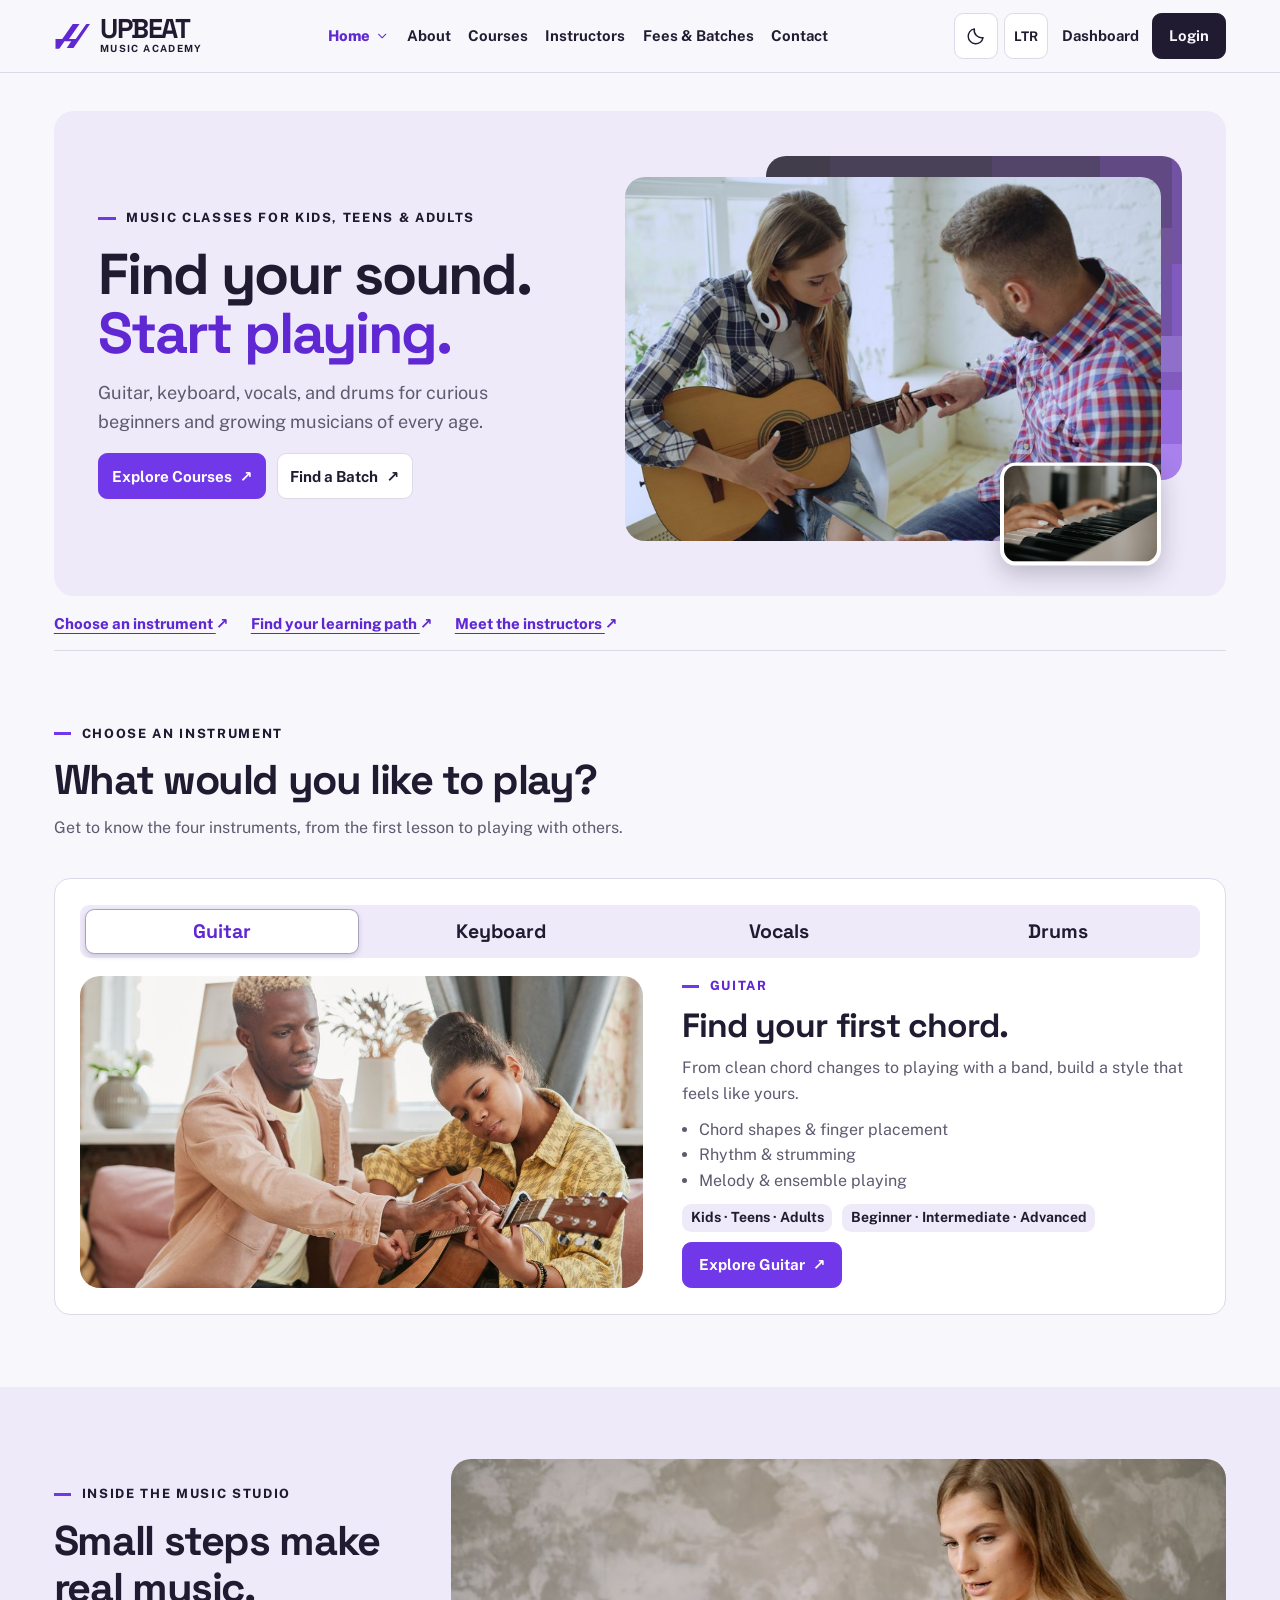
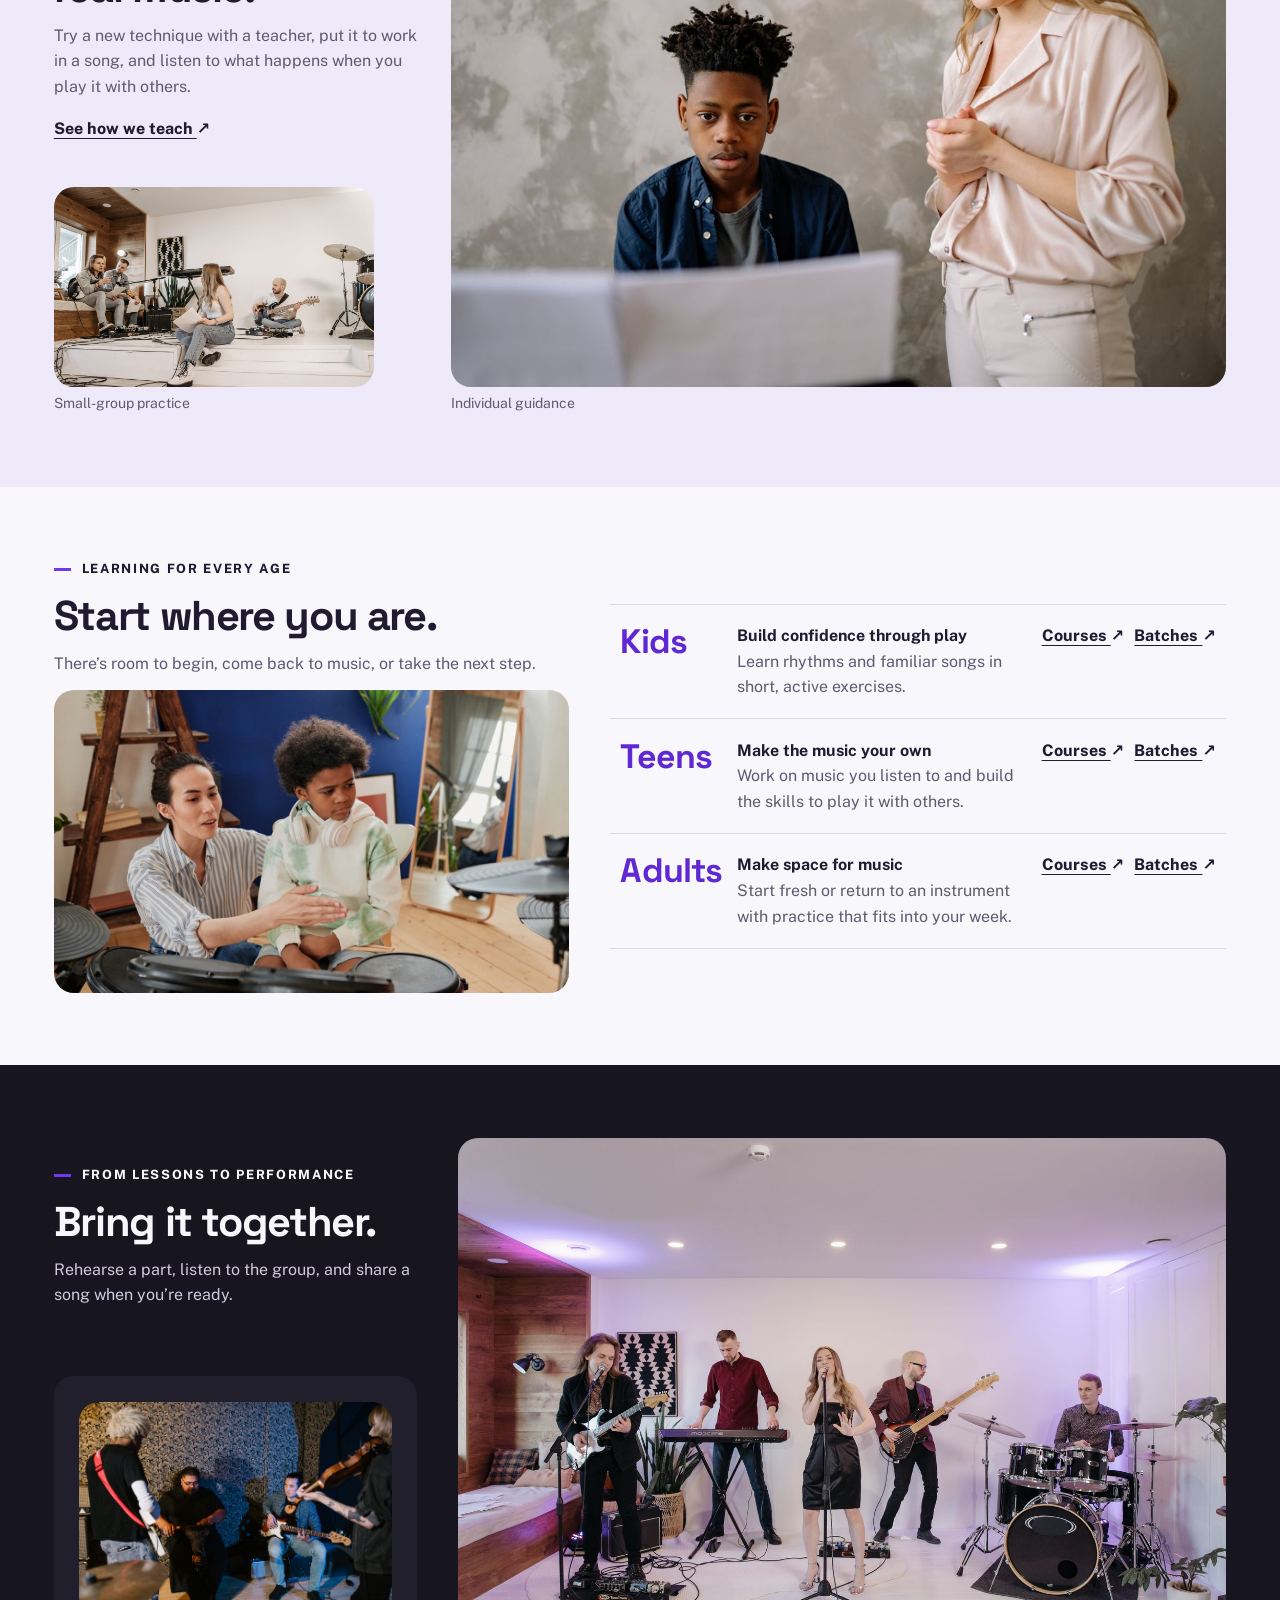
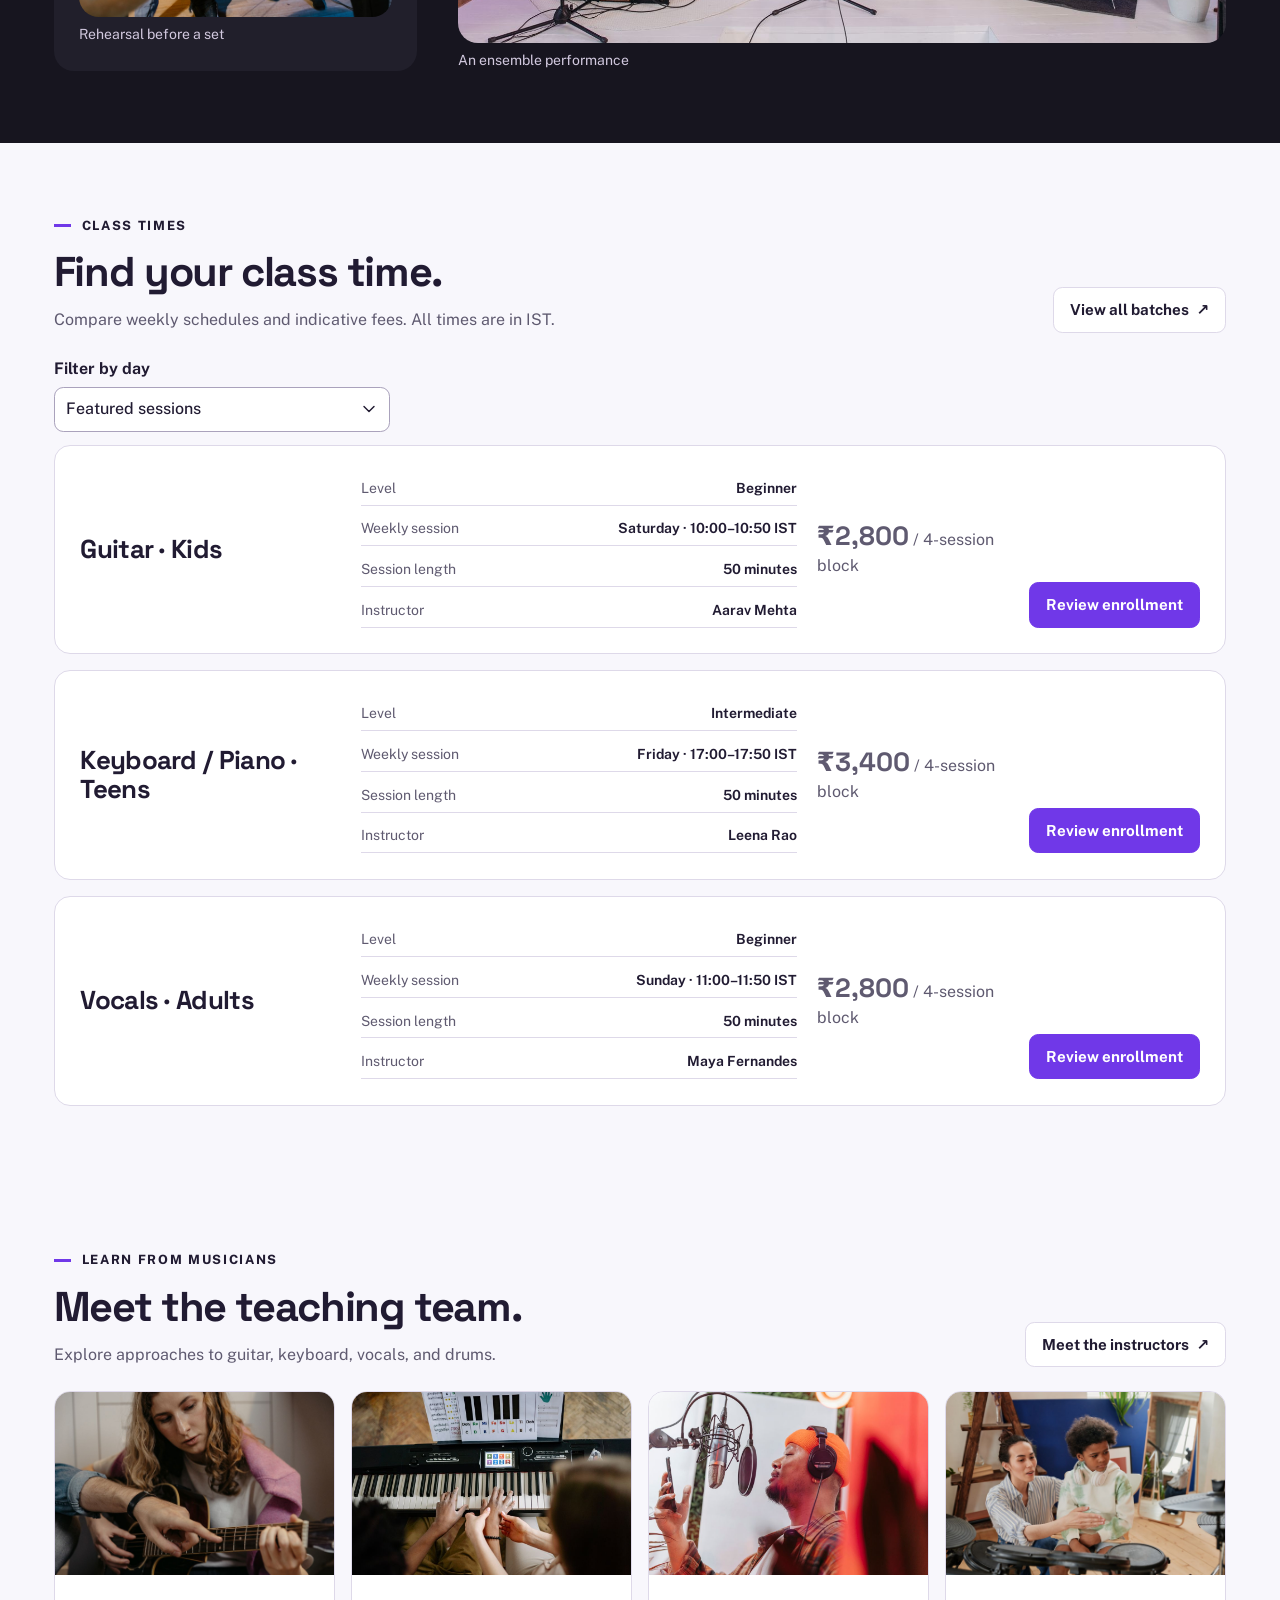
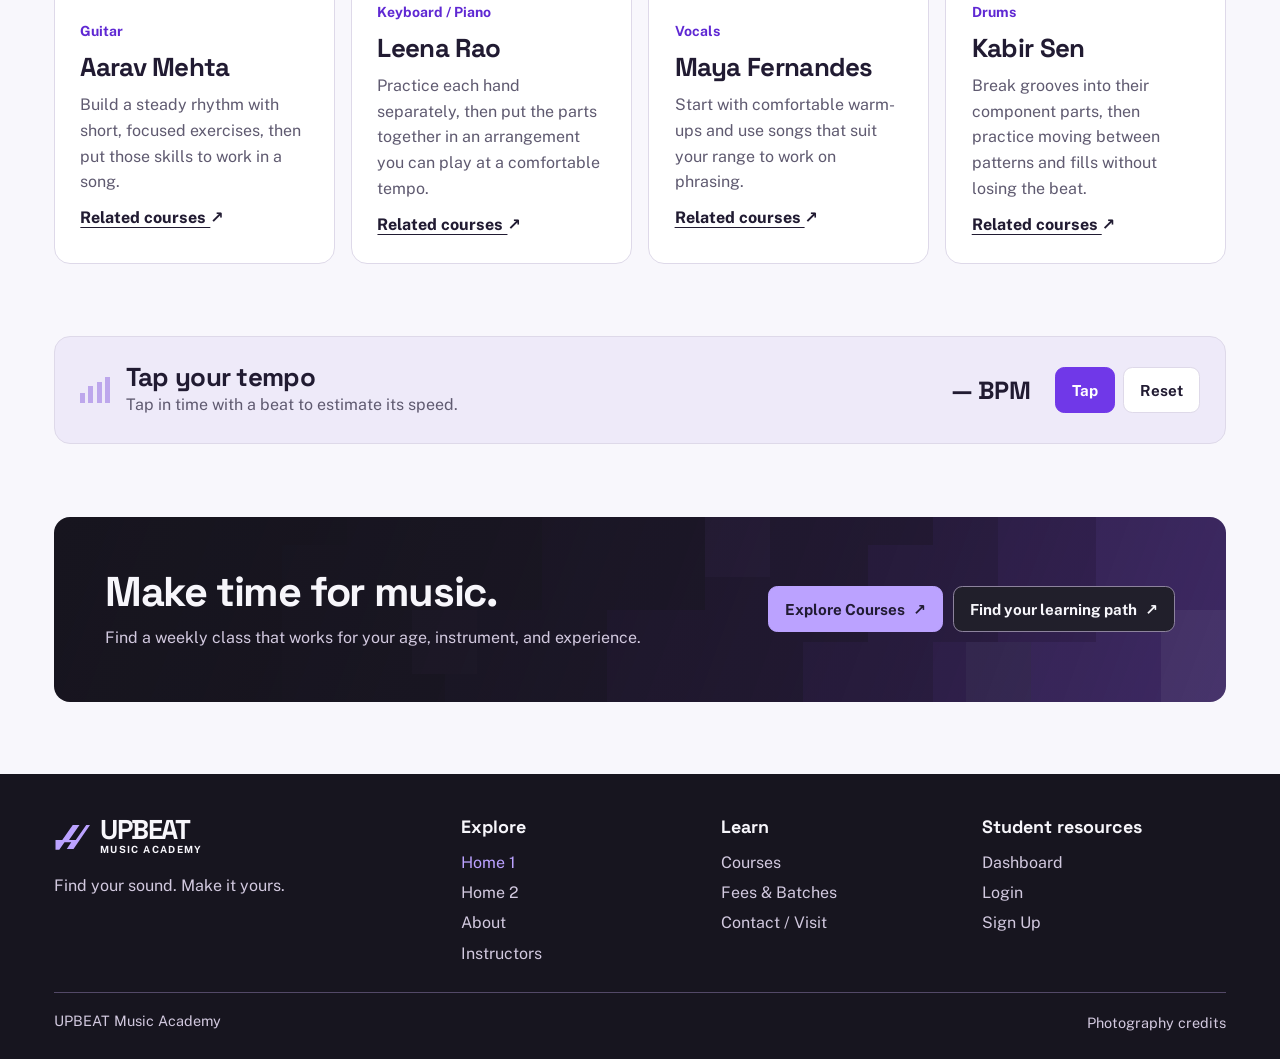
==== commit 90f420e6: "Rebuild UPBEAT around the creative music studio" ====
--- a/index.html
+++ b/index.html
@@ -31,148 +31,147 @@
       >
     </header>
     <main id="main" tabindex="-1">
-      <section class="music-poster dark-section" aria-labelledby="poster-title">
-        <div class="container">
-          <div class="poster-mast">
-            <span class="kicker">Music classes for kids, teens &amp; adults</span
-            ><span class="mark" aria-hidden="true"></span>
-          </div>
-          <div class="poster-stage">
-            <h1 id="poster-title" class="poster-title">
-              <span dir="ltr">Play it.</span> <span dir="ltr">Your way.</span>
+      <section class="container studio-welcome" aria-labelledby="studio-title">
+        <div class="welcome-board">
+          <div class="welcome-copy">
+            <span class="kicker">Music classes for kids, teens &amp; adults</span>
+            <h1 id="studio-title">
+              Find your sound.<br />
+              <em>Start playing.</em>
             </h1>
-            <figure class="poster-image">
+            <p>
+              Guitar, keyboard, vocals, and drums for curious beginners and growing musicians of every
+              age.
+            </p>
+            <div class="actions">
+              <a class="button accent" href="./pages/courses.html"
+                >Explore Courses <span class="arrow" aria-hidden="true">↗</span></a
+              >
+              <a class="button" href="./pages/fees-batches.html"
+                >Find a Batch <span class="arrow" aria-hidden="true">↗</span></a
+              >
+            </div>
+          </div>
+          <div class="welcome-photos">
+            <figure class="welcome-main">
               <img
-                src="./assets/images/ensemble-room.jpg"
+                src="./assets/images/bright-lesson.jpg"
                 srcset="
-                  ./assets/images/ensemble-room-small.jpg  900w,
-                  ./assets/images/ensemble-room.jpg       1800w
+                  ./assets/images/bright-lesson-small.jpg  880w,
+                  ./assets/images/bright-lesson.jpg       1600w
                 "
-                sizes="(min-width: 1100px) 78vw, 94vw"
-                alt="Three musicians with a keyboard, microphone and acoustic guitar in a practice room"
-                width="1800"
-                height="1200"
+                sizes="(min-width: 1000px) 51vw, 91vw"
+                alt="A guitar teacher helps a teen adjust her fingers on the fretboard"
+                width="1600"
+                height="900"
                 fetchpriority="high"
                 decoding="async"
                 data-photo
               />
             </figure>
-          </div>
-          <div class="poster-deck">
-            <p>
-              Start with a song you love. Learn guitar, keyboard, vocals, or drums and find the
-              confidence to play with others.
-            </p>
-            <div class="actions">
-              <a class="button accent" href="./pages/courses.html"
-                >Explore Courses <span class="arrow" aria-hidden="true">↗</span></a
-              >
-              <a class="button inverse" href="./pages/fees-batches.html"
-                >Find a Batch <span class="arrow" aria-hidden="true">↗</span></a
-              >
-            </div>
-          </div>
-        </div>
-      </section>
-      <section class="container section instrument-section" id="instruments">
+            <figure class="welcome-detail">
+              <img
+                src="./assets/images/keys-detail.jpg"
+                alt="Close-up of a musician’s hand on piano keys"
+                width="1000"
+                height="667"
+                loading="lazy"
+                decoding="async"
+                data-photo
+              />
+            </figure>
+          </div>
+        </div>
+        <nav class="welcome-links" aria-label="Explore the academy">
+          <a class="text-link" href="./index.html#instruments"
+            >Choose an instrument <span class="arrow" aria-hidden="true">↗</span></a
+          >
+          <a class="text-link" href="./pages/home2.html"
+            >Find your learning path <span class="arrow" aria-hidden="true">↗</span></a
+          >
+          <a class="text-link" href="./pages/instructors.html"
+            >Meet the instructors <span class="arrow" aria-hidden="true">↗</span></a
+          >
+        </nav>
+      </section>
+      <section class="container section" id="instruments">
         <header class="section-head">
-          <span class="kicker">Instrument discovery</span>
-          <h2>What feels like you?</h2>
-          <p>Choose a track to see what you’ll learn.</p>
+          <span class="kicker">Choose an instrument</span>
+          <h2>What would you like to play?</h2>
+          <p>Get to know the four instruments, from the first lesson to playing with others.</p>
         </header>
         <div data-explorer>
           <noscript><a href="./pages/courses.html">Explore instruments and courses</a></noscript>
         </div>
       </section>
-      <section class="container section condensed lesson-board">
-        <header class="section-head">
-          <span class="kicker">Inside a lesson</span>
-          <h2>Small adjustments. Big breakthroughs.</h2>
-        </header>
-        <figure class="lesson-photo">
-          <img
-            src="./assets/images/studio-lesson.jpg"
-            alt="A tutor guides a player through an acoustic guitar part"
-            width="1050"
-            height="591"
-            loading="lazy"
-            decoding="async"
-            data-photo
-          />
-          <figcaption>One-to-one guidance</figcaption>
-        </figure>
-        <div class="lesson-notes">
-          <p>
-            Slow down a tricky passage, get specific feedback, then try the part in a real song. When
-            you’re ready, bring it into a group and hear how it fits.
-          </p>
-          <a class="text-link" href="./pages/about.html#approach"
-            >How we teach <span class="arrow" aria-hidden="true">↗</span></a
-          >
-        </div>
-        <figure class="lesson-detail">
-          <img
-            src="./assets/images/picking-study.jpg"
-            alt="Close-up of a hand picking an electric guitar string"
-            width="1500"
-            height="2249"
-            loading="lazy"
-            decoding="async"
-            data-photo
-          />
-          <figcaption>Working on technique</figcaption>
-        </figure>
-      </section>
-      <section class="performance-spread dark-section section">
-        <div class="container performance-grid">
+      <section class="studio-band">
+        <div class="container section lesson-spread">
+          <div class="lesson-spread-title">
+            <header class="section-head">
+              <span class="kicker">Inside the music studio</span>
+              <h2>Small steps make real music.</h2>
+              <p>
+                Try a new technique with a teacher, put it to work in a song, and listen to what happens
+                when you play it with others.
+              </p>
+            </header>
+            <div>
+              <a class="text-link" href="./pages/about.html#approach"
+                >See how we teach <span class="arrow" aria-hidden="true">↗</span></a
+              >
+            </div>
+          </div>
+          <figure class="spread-lead">
+            <img
+              src="./assets/images/score-lesson.jpg"
+              alt="A teacher helps a learner work through sheet music"
+              width="1160"
+              height="773"
+              loading="lazy"
+              decoding="async"
+              data-photo
+            />
+            <figcaption>Individual guidance</figcaption>
+          </figure>
+          <figure class="spread-secondary">
+            <img
+              src="./assets/images/group.jpg"
+              alt="Players practice together in a rehearsal room"
+              width="1200"
+              height="801"
+              loading="lazy"
+              decoding="async"
+              data-photo
+            />
+            <figcaption>Small-group practice</figcaption>
+          </figure>
+        </div>
+      </section>
+      <section class="container section age-spread">
+        <div class="age-intro">
           <header class="section-head">
-            <span class="kicker">Playing together</span>
-            <h2>From the practice room to the stage.</h2>
-            <p>
-              Listen for the count-in, learn to cue an ending, and get comfortable playing for other
-              people.
-            </p>
+            <span class="kicker">Learning for every age</span>
+            <h2>Start where you are.</h2>
+            <p>There’s room to begin, come back to music, or take the next step.</p>
           </header>
-          <figure class="performance-main">
-            <img
-              src="./assets/images/studio-stage.jpg"
-              alt="A five-piece band performs with guitars, keyboards and a drum kit"
-              width="1500"
-              height="1001"
-              loading="lazy"
-              decoding="async"
-              data-photo
-            />
-            <figcaption>Playing a set together</figcaption>
-          </figure>
-          <figure class="performance-side">
-            <img
-              src="./assets/images/drum-detail.jpg"
-              alt="A drummer rehearses on an acoustic kit"
-              width="800"
-              height="1200"
-              loading="lazy"
-              decoding="async"
-              data-photo
-            />
-            <figcaption>Working out the rhythm in rehearsal</figcaption>
-          </figure>
-        </div>
-      </section>
-      <section class="container section age-section">
-        <header class="section-head">
-          <span class="kicker">Learning pathways</span>
-          <h2>Find your place in music.</h2>
-        </header>
+          <figure class="age-image">
+            <img
+              src="./assets/images/drum-lesson.jpg"
+              alt="A drum teacher demonstrates how to hold a stick"
+              width="1200"
+              height="800"
+              loading="lazy"
+              decoding="async"
+              data-photo
+            />
+          </figure>
+        </div>
         <div class="age-lines">
           <article>
             <h3>Kids</h3>
             <div>
-              <strong>Start with play</strong>
-              <p>
-                Short musical games and familiar songs help younger learners build coordination and
-                confidence.
-              </p>
+              <strong>Build confidence through play</strong>
+              <p>Learn rhythms and familiar songs in short, active exercises.</p>
             </div>
             <div class="actions">
               <a class="text-link" href="./pages/courses.html?group=Kids"
@@ -186,8 +185,8 @@
           <article>
             <h3>Teens</h3>
             <div>
-              <strong>Build a repertoire</strong>
-              <p>Work on music you listen to and build the skills to play it with other people.</p>
+              <strong>Make the music your own</strong>
+              <p>Work on music you listen to and build the skills to play it with others.</p>
             </div>
             <div class="actions">
               <a class="text-link" href="./pages/courses.html?group=Teens"
@@ -201,11 +200,8 @@
           <article>
             <h3>Adults</h3>
             <div>
-              <strong>Make time for music</strong>
-              <p>
-                Pick up a new instrument or return to one you used to play, with a practice routine that
-                fits your week.
-              </p>
+              <strong>Make space for music</strong>
+              <p>Start fresh or return to an instrument with practice that fits into your week.</p>
             </div>
             <div class="actions">
               <a class="text-link" href="./pages/courses.html?group=Adults"
@@ -218,12 +214,45 @@
           </article>
         </div>
       </section>
-      <section class="container section timetable">
-        <div class="timetable-header">
+      <section class="dark-section stage-band">
+        <div class="container section stage-spread">
+          <header class="section-head">
+            <span class="kicker">From lessons to performance</span>
+            <h2>Bring it together.</h2>
+            <p>Rehearse a part, listen to the group, and share a song when you’re ready.</p>
+          </header>
+          <figure class="stage-main">
+            <img
+              src="./assets/images/studio-stage.jpg"
+              alt="An ensemble plays guitars, keyboard, and drums together"
+              width="1500"
+              height="1001"
+              loading="lazy"
+              decoding="async"
+              data-photo
+            />
+            <figcaption>An ensemble performance</figcaption>
+          </figure>
+          <figure class="stage-secondary">
+            <img
+              src="./assets/images/close-rehearsal.jpg"
+              alt="Musicians play together in a recording studio"
+              width="1400"
+              height="933"
+              loading="lazy"
+              decoding="async"
+              data-photo
+            />
+            <figcaption>Rehearsal before a set</figcaption>
+          </figure>
+        </div>
+      </section>
+      <section class="container section studio-schedule">
+        <div class="section-row">
           <header class="section-head">
             <span class="kicker">Class times</span>
-            <h2>Upcoming batches.</h2>
-            <p>Compare indicative weekly sessions. All times are in IST.</p>
+            <h2>Find your class time.</h2>
+            <p>Compare weekly schedules and indicative fees. All times are in IST.</p>
           </header>
           <div>
             <a class="button" href="./pages/fees-batches.html"
@@ -233,20 +262,22 @@
         </div>
         <div class="schedule-section" data-batch-preview></div>
       </section>
-      <section class="container section teaching-preview">
-        <header class="section-head">
-          <span class="kicker">Teaching approaches</span>
-          <h2>Good ears make good teachers.</h2>
-          <p>See what each instrument’s lessons can focus on.</p>
+      <section class="container section mentor-preview">
+        <div class="section-row">
+          <header class="section-head">
+            <span class="kicker">Learn from musicians</span>
+            <h2>Meet the teaching team.</h2>
+            <p>Explore approaches to guitar, keyboard, vocals, and drums.</p>
+          </header>
           <div>
             <a class="button" href="./pages/instructors.html"
               >Meet the instructors <span class="arrow" aria-hidden="true">↗</span></a
             >
           </div>
-        </header>
+        </div>
         <div data-mentors="compact"></div>
       </section>
-      <section class="container">
+      <section class="container" aria-label="Tempo practice">
         <div class="tempo" data-tempo>
           <div class="tempo-meter" aria-hidden="true"><i></i><i></i><i></i><i></i></div>
           <div>
@@ -260,14 +291,17 @@
           </div>
         </div>
       </section>
-      <section class="container section">
+      <section class="container section studio-end">
         <div class="closing closing-mosaic dark-section">
           <div>
-            <h2>Make room for music.</h2>
-            <p>Find a class that fits your experience and your week.</p>
+            <h2>Make time for music.</h2>
+            <p>Find a weekly class that works for your age, instrument, and experience.</p>
           </div>
           <div class="actions">
-            <a class="button accent" href="./pages/home2.html#path-finder"
+            <a class="button accent" href="./pages/courses.html"
+              >Explore Courses <span class="arrow" aria-hidden="true">↗</span></a
+            >
+            <a class="button inverse" href="./pages/home2.html#path-finder"
               >Find your learning path <span class="arrow" aria-hidden="true">↗</span></a
             >
           </div>
--- a/assets/css/style.css
+++ b/assets/css/style.css
@@ -1,11 +1,12 @@
 :root {
   color-scheme: light;
-  --canvas: #f7f6fb;
+  --canvas: #f8f7fc;
   --surface: #fff;
-  --soft: #eae5f5;
-  --ink: #17151f;
-  --muted: #696576;
-  --line: #ddd8e7;
+  --soft: #eeeaf9;
+  --ink: #211b32;
+  --muted: #5f5a70;
+  --line: #ded9e9;
+  --control-line: #aaa2bc;
   --primary: #7038e8;
   --lilac: #bba2ff;
   --surface-hover: #f1ebfb;
@@ -15,8 +16,12 @@
   --display: 'Space Grotesk', system-ui, sans-serif;
   --body: 'Public Sans', system-ui, sans-serif;
   --gutter: clamp(1rem, 4.2vw, 4.25rem);
-  --section: clamp(3.2rem, 6vw, 6rem);
-  --radius: 0.5rem;
+  --section: clamp(2.95rem, 5.65vw, 5.4rem);
+  --radius: 1rem;
+  --radius-control: 0.58rem;
+  --radius-image: 1.25rem;
+  --panel-padding: clamp(1rem, 2.55vw, 1.6rem);
+  --size-meta: 0.875rem;
 }
 *,
 *::before,
@@ -61,18 +66,19 @@
 h2,
 h3,
 h4 {
-  font: 700 1.25rem/1.04 var(--display);
+  font: 700 1.25rem/1.13 var(--display);
 }
 h1 {
-  font-size: clamp(2.7rem, 7vw, 6.4rem);
-  letter-spacing: -0.037em;
+  font-size: clamp(2.18rem, 4.2vw, 3.6rem);
+  text-wrap: balance;
+  letter-spacing: -0.035em;
 }
 h2 {
-  font-size: clamp(2rem, 3.5vw, 2.875rem);
+  font-size: clamp(1.8rem, 3.45vw, 2.6rem);
   letter-spacing: -0.033em;
 }
 h3 {
-  font-size: clamp(1.4rem, 2.8vw, 2.05rem);
+  font-size: clamp(1.22rem, 2.2vw, 1.62rem);
   letter-spacing: -0.027em;
 }
 p {
@@ -106,23 +112,19 @@
   outline-offset: 4px;
 }
 .container {
-  inline-size: min(100%, 1500px);
+  inline-size: min(100%, 1460px);
   margin-inline: auto;
   padding-inline: var(--gutter);
 }
 .section {
   padding-block: var(--section);
 }
-:is(.section, .intro) + .section.condensed {
-  padding-block-start: 0;
-}
 .section-head {
   display: grid;
   gap: 0.75rem;
-  margin-block-end: clamp(1.4rem, 4vw, 2.7rem);
+  margin-block-end: clamp(1.1rem, 3.2vw, 2.35rem);
 }
 .section-head p,
-.intro p,
 .muted {
   color: var(--muted);
 }
@@ -137,21 +139,10 @@
 }
 .kicker::before {
   content: '';
-  inline-size: 1.5rem;
-  block-size: 3px;
+  inline-size: 1.1rem;
+  block-size: 0.18rem;
   background: var(--primary);
   flex: none;
-}
-.intro {
-  padding-block: clamp(2.7rem, 7vw, 6rem) clamp(2rem, 5vw, 4rem);
-  display: grid;
-  gap: 0.9rem;
-}
-.intro h1 {
-  font-size: clamp(2.55rem, 5.2vw, 4.5rem);
-}
-.intro p {
-  font-size: clamp(1rem, 2vw, 1.15rem);
 }
 .button,
 .icon-button {
@@ -160,9 +151,10 @@
   justify-content: center;
   gap: 0.5rem;
   border: 1px solid var(--line);
-  border-radius: 0.32rem;
+  border-radius: var(--radius-control);
   min-block-size: 2.85rem;
-  padding: 0.57rem 0.92rem;
+  padding: 0.62rem 1rem;
+  font-size: 0.95rem;
   background: var(--surface);
   color: var(--ink);
   font-weight: 690;
@@ -318,7 +310,8 @@
   --ink: #f7f6fb;
   --muted: #d2c9df;
   --accent-text: var(--lilac);
-  --line: #484255;
+  --line: #534967;
+  --control-line: #827591;
   --soft: #302a40;
   --surface: #211f2b;
   --surface-hover: #352c43;
@@ -377,19 +370,6 @@
 .back-top:dir(rtl) {
   inset-inline-end: max(1rem, env(safe-area-inset-left));
 }
-.editorial {
-  display: grid;
-  align-items: center;
-  gap: clamp(1.25rem, 5vw, 4.65rem);
-}
-.editorial-copy {
-  display: grid;
-  gap: 0.9rem;
-  align-content: center;
-}
-.editorial-copy p {
-  color: var(--muted);
-}
 .grid {
   display: grid;
   gap: 1rem;
@@ -401,8 +381,8 @@
   gap: 0.7rem;
   background: var(--surface);
   border: 1px solid var(--line);
-  border-radius: 0.75rem;
-  padding: clamp(1rem, 2.5vw, 1.55rem);
+  border-radius: var(--radius);
+  padding: var(--panel-padding);
 }
 .card > .actions:last-child {
   margin-block-start: auto;
@@ -417,7 +397,7 @@
   gap: 1.25rem;
   background: var(--soft);
   border-radius: var(--radius);
-  padding: clamp(1.35rem, 5vw, 4.7rem);
+  padding: clamp(1.35rem, 4vw, 3.25rem);
 }
 .closing h2 {
   max-inline-size: 19ch;
@@ -432,7 +412,8 @@
   gap: 0.85rem;
   padding: clamp(1rem, 2.5vw, 1.5rem);
   background: var(--soft);
-  border-radius: 0.7rem;
+  border: 1px solid var(--line);
+  border-radius: var(--radius);
 }
 .field {
   display: grid;
@@ -446,8 +427,8 @@
   min-inline-size: 0;
   min-block-size: 2.8rem;
   background: var(--surface);
-  border: 1px solid var(--line);
-  border-radius: 0.4rem;
+  border: 1px solid var(--control-line);
+  border-radius: var(--radius-control);
   padding: 0.55rem 0.68rem;
   font-weight: 480;
 }
@@ -484,8 +465,8 @@
 .empty {
   padding: 1.2rem;
   background: var(--surface);
-  border: 1px dashed var(--line);
-  border-radius: 0.6rem;
+  border: 1px solid var(--line);
+  border-radius: var(--radius);
 }
 .empty p {
   margin-block-start: 0.4rem;
@@ -494,10 +475,10 @@
 .pill {
   display: inline-block;
   width: fit-content;
-  font-size: 0.84rem;
+  font-size: var(--size-meta);
   line-height: 1.35;
   padding: 0.28rem 0.55rem;
-  border-radius: 0.28rem;
+  border-radius: var(--radius-control);
   background: var(--soft);
   color: var(--ink);
   font-weight: 690;
@@ -529,7 +510,7 @@
   padding: 0.75rem 0.9rem;
   border-inline-start: 3px solid var(--primary);
   background: var(--soft);
-  border-radius: 0.15rem;
+  border-radius: var(--radius-control);
 }
 .faq {
   display: grid;
@@ -562,7 +543,8 @@
   padding: clamp(1rem, 4vw, 1.8rem);
   border: 1px solid var(--line);
   border-radius: var(--radius);
-  background: var(--canvas);
+  background: var(--surface);
+  box-shadow: 0 1.5rem 4rem #17151f3d;
   color: var(--ink);
 }
 .modal-head {
@@ -599,9 +581,6 @@
   }
 }
 @media (min-width: 720px) {
-  .editorial {
-    grid-template-columns: 1.05fr 1fr;
-  }
   .closing {
     grid-template-columns: 1fr auto;
   }
--- a/assets/css/dark-mode.css
+++ b/assets/css/dark-mode.css
@@ -1,11 +1,12 @@
 :root[data-theme='dark'] {
   color-scheme: dark;
-  --canvas: #13121a;
-  --surface: #211f2b;
-  --soft: #302a40;
+  --canvas: #15131e;
+  --surface: #231f30;
+  --soft: #332a48;
   --ink: #f7f6fb;
   --muted: #c3bed0;
-  --line: #484255;
+  --line: #4e465e;
+  --control-line: #827892;
   --accent-text: #c6aeff;
   --surface-hover: #332a45;
 }
--- a/assets/css/studio.css
+++ b/assets/css/studio.css
@@ -1,474 +1,354 @@
-/* Shared public catalogue and practical pages */
+/* Public page compositions built on the shared controls, type and surfaces. */
+.section-row {
+  display: flex;
+  flex-wrap: wrap;
+  justify-content: space-between;
+  align-items: end;
+  gap: 1rem 1.4rem;
+  margin-block-end: 1.45rem;
+}
+.section-row .section-head {
+  margin: 0;
+}
+.studio-band {
+  background: var(--soft);
+}
+figcaption {
+  font-size: var(--size-meta);
+  color: var(--muted);
+  padding-block-start: 0.35rem;
+}
+:is(
+    .welcome-photos,
+    .page-hero,
+    .lesson-spread,
+    .age-spread,
+    .stage-spread,
+    .lesson-sequence,
+    .guidance-strip,
+    .environment-spread,
+    .visit-spread
+  )
+  img {
+  inline-size: 100%;
+  block-size: auto;
+  border-radius: var(--radius-image);
+}
+:is(.studio-welcome, .page-hero, .catalogue-top, .fees-hero) p {
+  color: var(--muted);
+}
+.studio-welcome {
+  padding-block: clamp(0.8rem, 3vw, 2.6rem) 0;
+}
+.welcome-board {
+  display: grid;
+  grid-template-columns: minmax(0, 1fr);
+  align-items: center;
+  gap: 1.4rem;
+  padding: clamp(1rem, 3.45vw, 3.35rem);
+  background: var(--soft);
+  border-radius: var(--radius-image);
+}
+.welcome-copy,
+.page-hero-copy {
+  display: grid;
+  align-content: center;
+  gap: 1rem;
+  min-inline-size: 0;
+}
+.welcome-copy h1 {
+  font-size: clamp(2.5rem, 4.5vw, 4.45rem);
+  line-height: 1.03;
+  text-wrap: initial;
+}
+.welcome-copy h1 em {
+  font-style: normal;
+  color: var(--accent-text);
+}
+.welcome-copy .button {
+  padding-inline: 0.8rem;
+}
+.welcome-copy p {
+  font-size: clamp(1rem, 1.6vw, 1.13rem);
+  max-inline-size: 41ch;
+}
+.welcome-photos {
+  position: relative;
+  isolation: isolate;
+  display: grid;
+  grid-template-columns: repeat(10, minmax(0, 1fr));
+  grid-template-rows: 1fr auto;
+  padding-block-start: 0.65rem;
+  padding-inline: 0.3rem 0.55rem;
+}
+.welcome-photos::before {
+  content: '';
+  position: absolute;
+  z-index: -1;
+  inset-block: 0 18%;
+  inset-inline: 26% 0;
+  background: var(--primary) url('../images/pixel-rhythm.svg') center 78% / cover no-repeat;
+  border-radius: var(--radius-image);
+  opacity: 0.8;
+}
+.welcome-main {
+  grid-area: 1/1/3/11;
+  padding-block-end: 0.65rem;
+}
+.welcome-main img {
+  aspect-ratio: 1.65;
+  object-position: center 50%;
+}
+.welcome-detail {
+  grid-area: 2/8/3/11;
+  align-self: end;
+  transform: translateY(0.55rem);
+  padding: 0.23rem;
+  border-radius: var(--radius);
+  background: var(--surface);
+  box-shadow: 0 0.5rem 1.5rem #211b3240;
+}
+.welcome-detail img {
+  aspect-ratio: 1.6;
+  border-radius: calc(var(--radius) - 0.23rem);
+}
+.welcome-links {
+  display: flex;
+  flex-wrap: wrap;
+  gap: 0.5rem 1.4rem;
+  padding-block: 1rem 0.9rem;
+  border-block-end: 1px solid var(--line);
+}
+.welcome-links a {
+  color: var(--accent-text);
+  font-size: 0.94rem;
+}
 .dark-section .button.accent {
-  color: #17151f;
+  color: #211b32;
   background: var(--lilac);
   border-color: var(--lilac);
 }
 .dark-section .button.accent:hover {
-  background: #dacaff;
-  border-color: #dacaff;
-}
-.catalogue-intro,
-.schedule-intro,
-.contact-intro {
-  position: relative;
-  padding-block-end: clamp(1.8rem, 4vw, 3.5rem);
-}
-.catalogue-tracks {
-  display: grid;
-  grid-template-columns: repeat(2, minmax(0, 1fr));
-  gap: 0.55rem;
-  margin-block-end: clamp(1.2rem, 3vw, 2.25rem);
-}
-#course-finder {
-  padding-block-start: 0;
-}
-.catalogue-tracks a {
-  min-inline-size: 0;
-  background: var(--surface);
-  border: 1px solid var(--line);
-  text-decoration: none;
-}
-.catalogue-tracks a:is(:hover, [aria-current='true']) {
-  border-color: var(--accent-text);
-  color: var(--accent-text);
-}
-.catalogue-tracks img {
-  inline-size: 100%;
-  block-size: auto;
-  aspect-ratio: 2.15;
-  filter: grayscale(0.8);
-}
-.catalogue-tracks a > span {
-  display: flex;
-  justify-content: space-between;
-  align-items: center;
-  gap: 0.15rem;
-  padding: 0.55rem;
-  font-weight: 700;
-}
-.course-list {
-  display: grid;
-  gap: 0.95rem;
-}
-.course-module {
-  display: grid;
-  overflow: hidden;
+  background: #e2d2ff;
+  border-color: #e2d2ff;
+}
+
+/* Instrument explorer */
+[data-explorer] {
+  display: grid;
+  padding: var(--panel-padding);
+  gap: 1.1rem;
+  border-radius: var(--radius);
   border: 1px solid var(--line);
   background: var(--surface);
-  border-inline-start: 0.2rem solid var(--primary);
-}
-.course-module img {
-  inline-size: 100%;
-  block-size: auto;
-  aspect-ratio: 1.65;
-}
-.course-module > div {
-  padding: clamp(1rem, 2.75vw, 2.2rem);
-}
-.course-module p {
-  margin-block: 0.5rem;
-  color: var(--muted);
-}
-.course-module ul {
-  margin-block: 0.4rem;
-  padding-inline-start: 1.2rem;
-}
-.course-module summary {
-  min-block-size: 2.3rem;
-  padding-block: 0.25rem;
-}
-[data-finder='batches'] .batch-card h3 {
-  font-size: clamp(1.3rem, 2vw, 1.65rem);
-}
-.schedule-intro h1 {
-  color: var(--accent-text);
-}
-[data-finder='batches'] .selects {
-  border-block-start: 0.2rem solid var(--primary);
-}
-.contact-layout {
-  align-items: start;
-}
-.contact-layout .form-stack {
-  border-block-start: 0.22rem solid var(--primary);
-}
-.contact-layout > .editorial-copy {
-  border-block-start: 1px solid var(--line);
-  padding-block-start: 1rem;
-}
-
-.batch-card {
-  border-block-start: 0.2rem solid var(--primary);
-}
-@media (min-width: 560px) {
-  .catalogue-tracks {
-    grid-template-columns: repeat(4, minmax(0, 1fr));
-  }
-  .catalogue-tracks a > span {
-    padding-inline: 0.9rem;
-  }
-}
-@media (min-width: 720px) {
-  .course-module {
-    grid-template-columns: minmax(0, 0.8fr) minmax(0, 1fr);
-  }
-  .course-module img {
-    block-size: 100%;
-    max-block-size: 24rem;
-  }
-  .contact-layout {
-    grid-template-columns: minmax(0, 1.15fr) minmax(0, 0.85fr);
-  }
-}
-@media (min-width: 1050px) {
-  .schedule-intro,
-  .contact-intro {
-    grid-template-columns: minmax(0, 1.05fr) minmax(0, 0.68fr);
-    align-items: end;
-    gap: 0.8rem 3.5rem;
-  }
-  :is(.schedule-intro, .contact-intro) .kicker {
-    grid-column: 1/-1;
-  }
-}
-
-/* Home 1 music poster */
-.music-poster {
-  position: relative;
-  isolation: isolate;
-  padding-block: clamp(1rem, 3vw, 2.4rem) clamp(1.4rem, 3.2vw, 2.8rem);
-}
-.music-poster::before {
-  content: '';
-  position: absolute;
-  inset: 0;
-  z-index: -1;
-  background:
-    linear-gradient(0deg, var(--night), #17151f35 65%, #17151f22),
-    url('../images/pixel-rhythm.svg') center 40% / cover no-repeat;
-}
-.music-poster:dir(rtl)::before {
-  transform: scaleX(-1);
-}
-.poster-mast,
-.poster-deck {
-  display: flex;
-  justify-content: space-between;
-  align-items: center;
-  flex-wrap: wrap;
-  gap: 0.75rem 1.5rem;
-}
-.poster-mast {
-  display: grid;
-  grid-template-columns: minmax(0, 1fr) auto;
-  gap: 0.6rem;
-  border-block-end: 1px solid #bba2ff52;
-  color: var(--lilac);
-  padding-block-end: 0.55rem;
-}
-.poster-mast .mark {
-  inline-size: 1.65rem;
-  block-size: 1.65rem;
-}
-.poster-stage {
-  display: grid;
-  grid-template-columns: repeat(12, minmax(0, 1fr));
-  grid-template-rows: auto minmax(0, auto) auto;
-  align-items: center;
-  padding-block: 0.4rem 0.6rem;
-}
-.poster-title {
-  z-index: 1;
-  display: grid;
-  grid-column: 1/-1;
-  grid-row: 1/4;
-  grid-template-rows: subgrid;
-  font-size: clamp(3.4rem, 11vw, 9.25rem);
-  line-height: 0.86;
-  font-weight: 700;
-  letter-spacing: -0.074em;
-  text-transform: uppercase;
-  pointer-events: none;
-}
-.poster-title span:first-child {
-  grid-row: 1;
-  justify-self: start;
-}
-.poster-title span:last-child {
-  grid-row: 3;
-  justify-self: end;
-  color: var(--lilac);
-}
-.poster-image {
-  grid-column: 1/-1;
-  grid-row: 2;
-  padding: 0.3rem;
-  margin-block: 0.5rem;
-  background: #17151fba;
-  border: 1px solid #bba2ff85;
-}
-.poster-image img {
-  inline-size: 100%;
-  block-size: auto;
-  aspect-ratio: 1.72;
-  object-position: center 48%;
-  filter: saturate(0.8);
-}
-.poster-deck {
-  border-block-start: 1px solid #bba2ff52;
-  padding-block-start: 1rem;
-}
-.poster-deck p {
-  max-inline-size: 54ch;
-  color: var(--muted);
-}
-[data-explorer] {
-  min-inline-size: 0;
-  display: grid;
-  overflow: hidden;
-  border: 1px solid var(--line);
-  background: var(--surface);
 }
 .instrument-rail {
   display: grid;
   grid-template-columns: repeat(2, minmax(0, 1fr));
+  gap: 0.3rem;
   background: var(--soft);
+  border-radius: var(--radius-control);
+  padding: 0.26rem;
 }
 .instrument-tab {
-  position: relative;
-  text-align: start;
-  border: 0;
-  border-block-end: 1px solid var(--line);
+  border-radius: var(--radius-control);
+  border: 1px solid transparent;
   background: none;
   color: var(--ink);
-  min-block-size: 3.2rem;
-  padding: 0.6rem 0.8rem;
-  font: 700 clamp(1.15rem, 2.6vw, 2.45rem) / 1.1 var(--display);
-  letter-spacing: -0.035em;
-}
-.instrument-tab:hover {
+  min-block-size: 2.8rem;
+  padding: 0.45rem 0.35rem;
+  font: 700 clamp(1rem, 2vw, 1.22rem) / 1.2 var(--display);
+}
+.instrument-tab:is(:hover, [aria-selected='true']) {
   color: var(--accent-text);
-}
-.instrument-tab:focus-visible {
-  outline-offset: -4px;
+  border-color: var(--control-line);
+  background: var(--surface);
 }
 .instrument-tab[aria-selected='true'] {
-  background: var(--primary);
-  color: white;
-}
-.instrument-tab[aria-selected='true']::after {
-  content: '';
-  position: absolute;
-  inset-inline-end: 0.65rem;
-  inset-block-end: 0.55rem;
-  inline-size: 0.34rem;
-  block-size: 0.34rem;
-  background: var(--lilac);
+  box-shadow: 0 0.15rem 0.35rem #2c175429;
 }
 .instrument-display {
   display: grid;
   min-inline-size: 0;
+  gap: clamp(1rem, 3vw, 3.25rem);
+  align-items: center;
 }
 .instrument-display > img {
   inline-size: 100%;
   block-size: auto;
-  aspect-ratio: 1.65;
+  aspect-ratio: 1.63;
+  border-radius: var(--radius-image);
 }
 .instrument-notes {
   display: grid;
   gap: 0.65rem;
-  padding: clamp(1.05rem, 2.9vw, 2rem);
+}
+.instrument-notes h3 {
+  font-size: clamp(1.4rem, 2.8vw, 2.1rem);
 }
 .instrument-notes > :is(p, ul) {
   color: var(--muted);
 }
 .instrument-notes ul {
   margin: 0;
-  padding-inline-start: 1.2rem;
-}
-.instrument-notes h3 {
-  font-size: clamp(1.7rem, 3.1vw, 2.7rem);
+  padding-inline-start: 1.1rem;
 }
 .instrument-notes .kicker {
   color: var(--accent-text);
 }
-.lesson-board,
-.performance-grid,
-.about-studio-grid,
-.duet-grid {
-  display: grid;
-  grid-template-columns: minmax(0, 1fr);
-  gap: clamp(0.85rem, 2.05vw, 1.7rem);
-}
-.lesson-board .section-head,
-.performance-grid .section-head,
-.about-studio-grid .section-head,
-.duet-grid .section-head {
+.instrument-facts {
+  display: flex;
+  flex-wrap: wrap;
+  gap: 0.35rem 0.6rem;
+}
+
+/* Studio photography and student performance */
+.lesson-spread,
+.stage-spread,
+.progress-spread,
+.age-spread,
+.lesson-sequence,
+.guidance-strip,
+.environment-spread,
+.visit-spread,
+.about-approach,
+.contact-faq,
+.enquiry-section {
+  display: grid;
+  grid-template-columns: minmax(0, 1fr);
+  gap: clamp(1rem, 3.2vw, 3.1rem);
+}
+.lesson-spread .section-head,
+.stage-spread .section-head,
+.age-intro .section-head,
+.progress-spread .section-head,
+.guidance-strip .section-head,
+.about-approach .section-head {
   margin: 0;
 }
-.lesson-board .section-head h2 {
-  max-inline-size: 23ch;
-}
-:is(.lesson-board, .performance-grid, .about-studio-grid, .duet-grid, .practice-journal) img {
+.lesson-spread-title,
+.age-intro {
+  display: grid;
+  gap: 0.85rem;
+  align-content: start;
+}
+.spread-lead img {
+  aspect-ratio: 1.47;
+}
+.spread-secondary img {
+  aspect-ratio: 1.6;
+}
+.age-image img {
+  aspect-ratio: 1.7;
+}
+.age-lines {
+  border-block-start: 1px solid var(--line);
+}
+.age-lines article {
+  display: grid;
+  gap: 0.55rem 1.15rem;
+  align-items: start;
+  padding: 1.15rem 0.65rem;
+  border-block-end: 1px solid var(--line);
+}
+.age-lines h3 {
+  font-size: clamp(1.45rem, 2.65vw, 2.3rem);
+  color: var(--accent-text);
+}
+.age-lines p,
+.about-approach dd {
+  color: var(--muted);
+}
+.age-lines strong {
+  font-size: 1rem;
+}
+.stage-band > .container {
+  position: relative;
+}
+.stage-main img {
+  aspect-ratio: 1.52;
+}
+.stage-secondary img {
+  aspect-ratio: 1.45;
+}
+.stage-secondary {
+  border-radius: var(--radius-image);
+  padding: var(--panel-padding);
+  background: var(--surface);
+}
+.stage-spread figcaption {
+  color: var(--muted);
+}
+.schedule-section > .grid,
+.fees-results [data-results] {
+  grid-template-columns: minmax(0, 1fr);
+}
+.schedule-section .batch-card,
+.fees-results .batch-card {
+  display: grid;
+  align-items: start;
+  gap: 0.9rem;
+}
+.batch-card .meta {
+  font-size: var(--size-meta);
+}
+.batch-card .batch-price {
+  color: var(--muted);
+}
+.batch-card .batch-actions {
+  margin: 0;
+  padding: 0;
+}
+.mentor-preview [data-mentors='compact'] {
+  display: grid;
+  gap: 1rem;
+  grid-template-columns: minmax(0, 1fr);
+}
+.teaching-credit,
+.faculty-profile {
+  display: grid;
+  grid-template-columns: minmax(0, 1fr);
+  overflow: hidden;
+  background: var(--surface);
+  border: 1px solid var(--line);
+  border-radius: var(--radius);
+}
+.teaching-credit img,
+.faculty-profile img {
   inline-size: 100%;
   block-size: auto;
-}
-.lesson-photo img {
-  aspect-ratio: 1.7;
-}
-.lesson-detail img {
-  max-block-size: 14rem;
-  aspect-ratio: 1.4;
-  object-position: center 51%;
-  filter: grayscale(1);
-}
-.lesson-notes {
+  aspect-ratio: 1.52;
+}
+.teacher-copy {
   display: grid;
   align-content: center;
-  gap: 0.8rem;
-}
-.lesson-notes p,
-.lesson-board figcaption {
-  color: var(--muted);
-}
-:is(.lesson-board, .performance-grid, .about-studio-grid) figcaption {
-  font-size: 0.875rem;
-  margin-block-start: 0.34rem;
-}
-.performance-spread {
-  background: var(--night) url('../images/pixel-rhythm.svg') center bottom / 100% 42% no-repeat;
-}
-.performance-grid .section-head h2 {
-  max-inline-size: 15ch;
-}
-.performance-main img {
-  aspect-ratio: 1.62;
-  filter: grayscale(0.65);
-}
-.performance-side img {
-  aspect-ratio: 1.1;
-  object-position: center 47%;
-  filter: grayscale(1);
-}
-.performance-side,
-.performance-main,
-.about-studio-grid figure {
-  background: var(--surface);
-  padding: 0.4rem;
-}
-.age-lines {
-  border-block-start: 1px solid var(--line);
-}
-.age-lines article {
-  display: grid;
-  gap: 0.55rem 1.2rem;
-  align-items: center;
-  padding: clamp(0.9rem, 2.4vw, 1.9rem) 0.75rem;
-  border-block-end: 1px solid var(--line);
-}
-.age-lines article:nth-child(even) {
-  background: var(--soft);
-}
-.age-lines h3 {
-  font-size: clamp(2.05rem, 4vw, 3.9rem);
-}
-.age-lines strong {
-  color: var(--accent-text);
-}
-.age-lines p {
-  color: var(--muted);
-}
-.timetable {
-  border-block: 1px solid var(--line);
-}
-.timetable-header {
-  display: flex;
-  flex-wrap: wrap;
-  align-items: center;
-  justify-content: space-between;
-  gap: 0.85rem 1.3rem;
-  margin-block-end: 1.25rem;
-}
-.timetable-header .section-head {
-  margin: 0;
-}
-.schedule-section > .grid {
-  grid-template-columns: minmax(0, 1fr);
-  gap: 0;
-}
-.schedule-section .batch-card {
-  display: grid;
-  padding: clamp(0.85rem, 2.2vw, 1.3rem);
-  border: 0;
-  border-radius: 0;
-  border-block-start: 1px solid var(--line);
-}
-.schedule-section .batch-card:nth-child(even) {
-  background: var(--soft);
-}
-.schedule-section .batch-card :is(.meta, .actions, p) {
-  margin: 0;
-  padding: 0;
-}
-.schedule-section .batch-card .meta div {
-  border: 0;
-  padding: 0;
-}
-.schedule-section .batch-card .meta {
-  font-size: 0.94rem;
-}
-.teaching-preview {
-  display: grid;
-  gap: 1.5rem clamp(1.5rem, 5vw, 4rem);
-}
-.teaching-preview .section-head {
-  margin: 0;
-  align-content: start;
-  max-inline-size: 38ch;
-}
-[data-mentors='compact'] {
-  border-block-start: 1px solid var(--line);
-}
-.teaching-credit {
-  display: grid;
-  grid-template-columns: clamp(4.5rem, 10vw, 8.7rem) minmax(0, 1fr);
-  gap: clamp(0.85rem, 2vw, 1.5rem);
-  align-items: start;
-  padding-block: 1rem;
-  border-block-end: 1px solid var(--line);
-}
-.teaching-credit img {
-  inline-size: 100%;
-  block-size: auto;
-  aspect-ratio: 1.15;
-}
-.teacher-copy {
-  display: grid;
-  gap: 0.5rem;
+  gap: 0.65rem;
+  padding: var(--panel-padding);
+}
+.teacher-copy p,
+.teacher-copy ul {
+  color: var(--muted);
 }
 .teacher-copy h3 a {
   text-decoration: none;
 }
-.teacher-copy h3 a:hover {
+.teacher-copy h3 a:hover,
+.mentor-specialty {
   color: var(--accent-text);
 }
-.teacher-copy p {
-  color: var(--muted);
-}
 .mentor-specialty {
-  font-size: 0.88rem;
-  color: var(--accent-text);
-  font-weight: 720;
+  font-size: var(--size-meta);
+  font-weight: 700;
 }
 .tempo {
   display: grid;
   grid-template-columns: auto minmax(0, 1fr);
   align-items: center;
-  gap: 0.8rem 1.25rem;
-  padding: clamp(0.9rem, 2.75vw, 1.75rem);
-  border-block: 1px solid var(--accent-text);
+  gap: 0.75rem 1rem;
   background: var(--soft);
+  border: 1px solid var(--line);
+  border-radius: var(--radius);
+  padding: var(--panel-padding);
 }
 .tempo p {
   color: var(--muted);
@@ -478,22 +358,22 @@
   display: flex;
   align-items: center;
   flex-wrap: wrap;
-  gap: 0.65rem;
+  gap: 0.5rem;
 }
 .tempo output {
   min-inline-size: 6rem;
-  font: 700 1.9rem/1.1 var(--display);
+  font: 700 1.55rem/1.1 var(--display);
 }
 .tempo-meter {
   display: flex;
   align-items: end;
   gap: 0.2rem;
-  block-size: 2rem;
+  block-size: 1.65rem;
 }
 .tempo-meter i {
   inline-size: 0.31rem;
   background: var(--accent-text);
-  opacity: 0.32;
+  opacity: 0.34;
   block-size: 40%;
 }
 .tempo-meter i:nth-child(2) {
@@ -508,457 +388,552 @@
 .tempo-meter .playing {
   opacity: 1;
 }
-.closing-mosaic {
+.closing.closing-mosaic {
   background:
-    linear-gradient(110deg, #17151ff0, #17151f75),
+    linear-gradient(110deg, #17151fff, #17151fa0),
     url('../images/pixel-rhythm.svg') center / cover no-repeat;
 }
 
-/* Home 2 sound lab */
-.lab-top {
-  padding-block: clamp(2rem, 4.8vw, 4.8rem);
+/* Shared secondary banners and page-specific framing */
+.page-hero {
+  display: grid;
+  grid-template-columns: minmax(0, 1fr);
+  align-items: center;
+  gap: clamp(1rem, 3.15vw, 3.4rem);
+  padding-block: clamp(1.7rem, 4.4vw, 4.35rem);
+}
+.page-hero-image img {
+  aspect-ratio: 1.65;
+}
+.learning-hero .page-hero-image img {
+  aspect-ratio: 1.43;
+  object-position: center 19%;
+}
+.about-hero .page-hero-image img {
+  aspect-ratio: 1.72;
+  object-position: center 42%;
+}
+.faculty-hero .page-hero-image img {
+  aspect-ratio: 1.65;
+  object-position: center 41%;
+}
+.contact-hero .page-hero-image img {
+  aspect-ratio: 1.83;
+  object-position: center 10%;
+}
+.page-hero-copy h1 {
+  max-inline-size: 17ch;
+}
+.learning-hero .page-hero-copy h1 {
+  max-inline-size: 14ch;
+}
+.finder-band {
   background: var(--soft);
 }
-.lab-mast {
-  display: grid;
-  justify-items: center;
-  text-align: center;
-  gap: 0.85rem;
-  margin-block-end: clamp(1.4rem, 3.5vw, 3rem);
-}
-.lab-mast h1,
-.lab-mast p {
-  text-align: center;
-}
-.lab-mast h1 {
-  font-size: clamp(2.65rem, 6vw, 5.8rem);
-  max-inline-size: 19ch;
-  text-wrap: balance;
-}
-.lab-mast p {
-  color: var(--muted);
-}
-.lab-tracks {
+.finder-shell {
+  display: grid;
+  grid-template-columns: minmax(0, 1fr);
+  gap: 1rem clamp(1.4rem, 4vw, 4.3rem);
+}
+.finder-heading {
+  display: grid;
+  align-content: start;
+  gap: 0.75rem;
+}
+.finder-heading p {
+  color: var(--muted);
+}
+.selects.form-filter-path {
+  background: var(--surface);
+  grid-template-columns: minmax(0, 1fr);
+}
+.path-audience {
+  min-inline-size: 0;
+  margin: 0;
+  padding: 0;
+  border: 0;
+}
+.path-audience legend {
+  font-weight: 680;
+  margin-block-end: 0.45rem;
+}
+.path-options {
+  display: flex;
+  flex-wrap: wrap;
+  gap: 0.4rem;
+}
+.path-options label {
+  position: relative;
+  display: inline-grid;
+}
+.path-options input {
+  position: absolute;
+  inset: 0;
+  inline-size: 100%;
+  block-size: 100%;
+  margin: 0;
+  opacity: 0;
+  cursor: pointer;
+}
+.path-options span {
+  padding: 0.5rem 0.8rem;
+  border: 1px solid var(--control-line);
+  border-radius: var(--radius-control);
+  line-height: 1.4;
+}
+.path-options :checked + span {
+  background: var(--soft);
+  color: var(--accent-text);
+  border-color: var(--accent-text);
+  font-weight: 700;
+}
+.path-options :focus-visible + span {
+  outline: 3px solid var(--accent-text);
+  outline-offset: 2px;
+}
+@media (min-width: 650px) {
+  .selects.form-filter-path {
+    grid-template-columns: repeat(3, minmax(0, 1fr));
+  }
+  .path-audience {
+    grid-column: 1/-1;
+  }
+}
+[data-finder='path'] .batch-card {
+  border-inline-start: 0.25rem solid var(--accent-text);
+}
+.lab-tracks,
+.catalogue-tracks {
   display: grid;
   grid-template-columns: repeat(2, minmax(0, 1fr));
-  gap: 0.45rem;
-}
-.lab-tracks a {
-  position: relative;
+  gap: clamp(0.45rem, 1.6vw, 1.15rem);
+}
+.lab-tracks a,
+.catalogue-tracks a {
+  display: flex;
+  flex-direction: column;
+  overflow: hidden;
+  border: 1px solid var(--line);
+  border-radius: var(--radius);
+  background: var(--surface);
+  text-decoration: none;
   min-inline-size: 0;
-  display: block;
-  background: var(--night);
-  color: #fff;
-  text-decoration: none;
-  overflow: hidden;
-}
-.lab-tracks img {
+}
+:is(.lab-tracks, .catalogue-tracks) a:is(:hover, [aria-current='true']) {
+  color: var(--accent-text);
+  border-color: var(--accent-text);
+}
+:is(.lab-tracks, .catalogue-tracks) img {
   inline-size: 100%;
   block-size: auto;
-  aspect-ratio: 1.35;
-  filter: grayscale(0.74);
-}
-.lab-tracks a > span {
+  aspect-ratio: 1.61;
+}
+:is(.lab-tracks, .catalogue-tracks) a > span {
   display: flex;
+  justify-content: space-between;
   align-items: center;
-  justify-content: space-between;
-  gap: 0.28rem;
-  padding: 0.65rem 0.55rem;
-  min-block-size: 2.85rem;
-  font: 700 clamp(1.05rem, 2.2vw, 2.2rem) / 1.1 var(--display);
-}
-.lab-tracks a:is(:hover, [aria-current='true']) > span {
-  background: var(--primary);
-}
-.lab-finder {
-  background: var(--canvas);
-  padding: clamp(0.85rem, 3vw, 2.25rem);
-  min-inline-size: 0;
-  border-block-start: 0.22rem solid var(--accent-text);
-}
-.lab-finder-heading {
-  display: flex;
-  align-items: baseline;
-  flex-wrap: wrap;
-  justify-content: space-between;
-  gap: 0.5rem 1rem;
-  margin-block: 0 1rem;
-}
-.lab-finder-heading h2 {
-  font-size: clamp(1.6rem, 3.15vw, 2.45rem);
-}
-.lab-finder-heading p,
-.lab-finder .meta {
-  color: var(--muted);
-}
-.lab-finder .selects {
-  border-radius: 0;
-}
-.lab-finder .batch-card {
-  background: var(--surface);
-  border-radius: 0;
-  border-block-start: 1px solid var(--line);
-}
-.lab-finder .batch-card h3 {
-  font-size: clamp(1.2rem, 2.3vw, 1.7rem);
-}
-.learning-sequence ol,
-.about-progress ol {
+  gap: 0.3rem;
+  padding: 0.65rem 0.75rem;
+}
+.lab-tracks a p {
+  padding: 0 0.75rem 0.8rem;
+  color: var(--muted);
+  font-size: 0.95rem;
+}
+.studio-steps,
+.milestone-list,
+.visit-checklist {
   margin: 0;
   padding: 0;
   list-style: none;
-  display: grid;
-  grid-template-columns: minmax(0, 1fr);
-}
-.learning-sequence li,
-.about-progress li {
-  padding: 0.8rem 1.15rem;
+}
+.studio-steps li,
+.milestone-list li {
   border-inline-start: 0.18rem solid var(--primary);
-}
-.learning-sequence li::before {
-  content: '';
-  display: block;
-  inline-size: 1.4rem;
-  block-size: 0.36rem;
-  margin-block-end: 0.6rem;
-  background: var(--accent-text);
-}
-.learning-sequence li:nth-child(2)::before {
-  inline-size: 2rem;
-}
-.learning-sequence li:nth-child(3)::before {
-  inline-size: 2.7rem;
-}
-.learning-sequence li:nth-child(4)::before {
-  inline-size: 3.4rem;
-}
-.learning-sequence li:nth-child(5)::before {
-  inline-size: 4.1rem;
-}
-.learning-sequence p,
-.about-progress p {
-  margin-block-start: 0.35rem;
-  color: var(--muted);
-}
-.duet-lead img {
-  aspect-ratio: 1.55;
-  filter: grayscale(0.45);
-}
-.duet-image img {
-  aspect-ratio: 1.71;
-}
-.duet-notes {
-  display: grid;
-  justify-items: start;
-  align-content: start;
-  gap: 0.6rem;
-}
-.duet-notes p {
-  color: var(--muted);
-}
-.practice-journal {
-  display: grid;
-  grid-template-columns: minmax(0, 1fr);
-  gap: 0;
-}
-.journal-photo img {
-  aspect-ratio: 1.7;
-}
-.journal-note {
-  display: grid;
-  align-content: center;
-  gap: 0.55rem;
-  padding: clamp(1.15rem, 4vw, 3.5rem);
-  background: var(--soft);
-}
-.journal-note :is(p, li) {
-  color: var(--muted);
-}
-.journal-note ol {
+  padding: 0.55rem 0 0.65rem 0.9rem;
+}
+.studio-steps li p,
+.milestone-list li p {
+  color: var(--muted);
+  margin-block-start: 0.25rem;
+}
+.lesson-sequence-photo img {
+  aspect-ratio: 1.25;
+  object-position: center;
+  max-block-size: 36rem;
+}
+.guidance-strip {
+  align-items: center;
+  padding-block: clamp(1.1rem, 2vw, 1.7rem);
+  border-block: 1px solid var(--line);
+}
+.guidance-photo img {
+  aspect-ratio: 1.65;
+  max-inline-size: 15rem;
+}
+.about-approach dl {
   margin: 0;
-  padding-inline-start: 1.2rem;
-}
-.journal-note li {
-  padding-block: 0.25rem;
-}
-.guidance-band,
-.faculty-next {
-  display: flex;
+}
+.about-approach dl div {
+  padding: 1rem 0;
+  border-block-end: 1px solid var(--line);
+}
+.about-approach dt {
+  font: 700 clamp(1.2rem, 2.25vw, 1.6rem) / 1.2 var(--display);
+}
+.about-approach dd {
+  margin: 0.3rem 0 0;
+}
+.environment-detail {
+  margin-block-start: 1rem;
+  max-inline-size: 14rem;
+}
+.environment-detail img {
+  aspect-ratio: 1.65;
+}
+.environment-room img {
+  aspect-ratio: 1.53;
+}
+
+/* Course comparison, faculty and fees */
+.catalogue-heading,
+.fees-hero {
+  display: grid;
+  grid-template-columns: minmax(0, 1fr);
   align-items: end;
-  flex-wrap: wrap;
-  justify-content: space-between;
-  gap: 0.85rem 1.4rem;
-}
-.guidance-band {
-  display: grid;
-  grid-template-columns: minmax(0, 1fr);
-  align-items: center;
-  padding-block: clamp(1.3rem, 3vw, 2.2rem);
-  border-block-end: 1px solid var(--line);
-}
-.guidance-band figure {
-  max-inline-size: 16rem;
-}
-.guidance-band figure img {
+  gap: 1rem clamp(1.35rem, 6vw, 5.5rem);
+}
+.catalogue-heading {
+  margin-block-end: 1.65rem;
+}
+:is(.catalogue-heading, .fees-hero) .kicker {
+  margin-block-end: 0.5rem;
+}
+.catalogue-tracks img {
+  aspect-ratio: 2.05;
+}
+.catalogue-tracks a:first-child img {
+  object-position: center 61%;
+}
+.course-list {
+  display: grid;
+  gap: 1.05rem;
+}
+.course-module {
+  display: grid;
+  grid-template-columns: minmax(0, 1fr);
+  min-inline-size: 0;
+  border-radius: var(--radius);
+  background: var(--surface);
+  padding: var(--panel-padding);
+  border: 1px solid var(--line);
+  gap: 1.05rem clamp(1.2rem, 3vw, 2.4rem);
+}
+.course-module > img {
   inline-size: 100%;
   block-size: auto;
-  aspect-ratio: 1.65;
-}
-.guidance-band .section-head,
-.faculty-next .section-head {
+  aspect-ratio: 1.74;
+  border-radius: var(--radius-image);
+}
+.course-module p {
+  margin-block: 0.35rem;
+  color: var(--muted);
+}
+.course-module ul,
+.teacher-copy ul {
+  margin: 0.45rem 0;
+  padding-inline-start: 1.15rem;
+}
+.course-module summary {
+  min-block-size: 2.6rem;
+  padding-block: 0.24rem;
+}
+.course-module h3 {
+  font-size: clamp(1.4rem, 2.7vw, 2.1rem);
+}
+[data-mentors='full'] {
+  display: grid;
+  gap: 1.25rem;
+  grid-template-columns: minmax(0, 1fr);
+}
+.faculty-profile {
+  grid-template-columns: minmax(0, 1fr);
+}
+.faculty-profile .teacher-copy {
+  padding: clamp(1.1rem, 3vw, 2.4rem);
+}
+.faculty-profile .teacher-copy h3 {
+  font-size: clamp(1.35rem, 2.7vw, 2.1rem);
+}
+.fees-hero {
+  align-items: center;
+  padding-block: clamp(1.8rem, 4.5vw, 4.2rem);
+}
+.fees-hero p {
+  margin-block-start: 0.55rem;
+}
+.fees-guide {
+  background: var(--surface);
+  border-radius: var(--radius);
+  padding: var(--panel-padding);
+}
+.fees-guide p {
+  font-size: 0.96rem;
+  margin-block: 0.18rem 0.6rem;
+}
+.fees-results [data-finder] .selects {
+  background: var(--soft);
+}
+.billing-help {
+  display: flex;
+  flex-wrap: wrap;
+  align-items: center;
+  justify-content: space-between;
+  gap: 1rem;
+  border-block-start: 1px solid var(--line);
+}
+.billing-help .section-head {
   margin: 0;
 }
 
-/* Instructor journal and About */
-.faculty-mast {
-  padding-block: clamp(1.4rem, 4.2vw, 3.6rem);
-}
-.faculty-mast-grid,
-.about-opening {
-  display: grid;
-  grid-template-columns: minmax(0, 1fr);
-  gap: clamp(1rem, 3.25vw, 3rem);
-}
-.faculty-title,
-.faculty-deck,
-.about-opening header {
-  display: grid;
-  align-content: center;
+/* Contact topics, enquiry, visit and FAQ */
+.enquiry-topics,
+.contact-explore-links {
+  display: grid;
+  grid-template-columns: minmax(0, 1fr);
+  gap: 0.65rem;
+}
+.enquiry-topics a,
+.contact-explore-links a {
+  display: block;
+  padding: var(--panel-padding);
+  border-radius: var(--radius);
+  border: 1px solid var(--line);
+  background: var(--surface);
+  text-decoration: none;
+}
+.enquiry-topics a strong {
+  display: flex;
+  align-items: baseline;
+  justify-content: space-between;
+  gap: 0.45rem;
+}
+.enquiry-topics a:is(:hover, [aria-current='true']),
+.contact-explore-links a:hover {
+  color: var(--accent-text);
+  border-color: var(--accent-text);
+}
+.enquiry-topics p,
+.visit-checklist {
+  color: var(--muted);
+}
+.enquiry-topics p {
+  margin-block-start: 0.3rem;
+}
+.enquiry-section .section-head {
+  margin-block-end: 0.9rem;
+}
+.enquiry-form {
+  padding: clamp(1.1rem, 3.1vw, 2.4rem);
+}
+.field-pair {
+  display: grid;
   gap: 0.85rem;
 }
-.faculty-deck p,
-.about-opening header p {
-  color: var(--muted);
-}
-.faculty-title h1 {
-  font-size: clamp(2.55rem, 5.85vw, 5.1rem);
-  text-wrap: balance;
-}
-.about-opening h1 {
-  font-size: clamp(2.8rem, 6.5vw, 6.55rem);
-  max-inline-size: 12ch;
-  text-wrap: balance;
-}
-.faculty-deck {
-  align-content: center;
-  border-inline-start: 1px solid var(--line);
-  padding-inline-start: 0.9rem;
-}
-.faculty-deck .mark {
-  display: none;
-}
-.faculty-mast-photo img {
-  object-position: center 65%;
-}
-.faculty-mast-photo img,
-.about-photo img {
-  inline-size: 100%;
-  block-size: auto;
-  aspect-ratio: 1.58;
-}
-.faculty-mast-photo img {
-  filter: grayscale(1);
-}
-.faculty-mast-photo,
-.about-photo {
-  padding: 0.38rem;
+.visit-spread {
+  align-items: center;
+  padding-block-start: 0;
+}
+.visit-photo img {
+  aspect-ratio: 1.67;
+}
+.visit-spread .section-head {
+  margin-block-end: 0.65rem;
+}
+.visit-checklist li {
+  padding: 0.55rem 0;
+  border-block-end: 1px solid var(--line);
+}
+.visit-spread .text-link {
+  display: inline-block;
+  margin-block-start: 1.2rem;
+}
+.contact-faq .section-head {
+  margin: 0;
+}
+.contact-faq details {
+  background: var(--surface);
   border: 1px solid var(--line);
-}
-.faculty-directory {
-  padding-block-start: clamp(1.35rem, 3vw, 2.6rem);
-}
-.faculty-caption {
-  margin-block-end: 1rem;
-  color: var(--muted);
-  font-size: 0.875rem;
-}
-[data-mentors='full'] {
-  display: grid;
-  grid-template-columns: minmax(0, 1fr);
-  gap: clamp(1rem, 3vw, 2.25rem);
-  border-block: 1px solid var(--line);
-  padding-block: 1rem;
-}
-.faculty-profile {
-  display: grid;
-  grid-template-columns: minmax(0, 1fr);
-  align-content: start;
-  gap: 0;
-  background: var(--surface);
-}
-.faculty-profile img {
-  inline-size: 100%;
-  block-size: auto;
-  aspect-ratio: 1.55;
-}
-.faculty-profile:nth-child(2),
-.faculty-profile:nth-child(4) {
-  background: var(--soft);
-}
-.faculty-profile .teacher-copy {
-  padding: clamp(1rem, 3.3vw, 2.7rem);
-  align-content: center;
-}
-.faculty-profile .teacher-copy h3 {
-  font-size: clamp(1.8rem, 3.6vw, 3.4rem);
-}
-.faculty-next {
-  border-block-start: 1px solid var(--line);
-}
-.about-opening {
-  padding-block: clamp(1.65rem, 5.1vw, 4.4rem);
-}
-.about-opening header {
-  padding-inline-start: clamp(0.7rem, 2vw, 1.5rem);
-  border-inline-start: 0.24rem solid var(--primary);
-}
-.about-photo img {
-  object-position: 50% 50%;
-}
-.about-approach {
-  display: grid;
-  grid-template-columns: minmax(0, 1fr);
-  gap: 0.95rem clamp(1.2rem, 6vw, 5.5rem);
-  border-block-start: 1px solid var(--line);
-}
-.about-approach header h2 {
-  margin-block-start: 0.5rem;
-}
-.about-approach dl {
-  margin: 0;
-}
-.about-approach dl div {
-  padding-block: 0.8rem;
-  border-block-end: 1px solid var(--line);
-}
-.about-approach dt {
-  font: 700 clamp(1.2rem, 2.15vw, 1.8rem) / 1.2 var(--display);
-}
-.about-approach dd {
-  margin: 0.25rem 0 0;
-  color: var(--muted);
-}
-.about-studio-main img {
-  aspect-ratio: 1.55;
-}
-.about-studio-detail img {
-  aspect-ratio: 1.5;
-}
-.about-instructors {
-  padding-block: 1.4rem 0;
+  border-radius: var(--radius-control);
+  padding: 0.8rem 1rem;
+}
+.contact-faq summary {
+  min-block-size: 1.75rem;
+}
+.contact-explore-links a {
+  display: flex;
+  justify-content: space-between;
+  gap: 0.6rem;
 }
 
-@media (min-width: 540px) {
-  .instrument-rail,
+@media (min-width: 530px) {
+  .instrument-rail {
+    grid-template-columns: repeat(4, minmax(0, 1fr));
+  }
+  .lesson-spread,
+  .stage-spread {
+    grid-template-columns: repeat(2, minmax(0, 1fr));
+  }
+  .lesson-spread-title,
+  .stage-spread .section-head {
+    grid-column: 1/-1;
+  }
+  .age-lines article {
+    grid-template-columns: minmax(5rem, 0.55fr) minmax(0, 1.5fr);
+  }
+  .age-lines article .actions {
+    grid-column: 2;
+  }
+  .mentor-preview [data-mentors='compact'],
+  .enquiry-topics,
+  .field-pair {
+    grid-template-columns: repeat(2, minmax(0, 1fr));
+  }
+  .contact-explore-links {
+    grid-template-columns: repeat(3, minmax(0, 1fr));
+  }
+}
+@media (min-width: 720px) {
+  .welcome-board {
+    grid-template-columns: minmax(0, 0.95fr) minmax(0, 1.15fr);
+    gap: clamp(1rem, 3vw, 3.4rem);
+  }
+  .welcome-photos {
+    padding-block-start: 1rem;
+    padding-inline-end: 1rem;
+  }
+  .welcome-main img {
+    aspect-ratio: 1.36;
+  }
+  .welcome-detail {
+    grid-column: 7/11;
+    transform: translate(0, 0.85rem);
+  }
+  .instrument-display {
+    grid-template-columns: minmax(0, 1fr) minmax(0, 0.92fr);
+  }
+  .instrument-display > img {
+    aspect-ratio: 1.3;
+  }
+  .page-hero {
+    grid-template-columns: minmax(0, 0.94fr) minmax(0, 1.1fr);
+  }
+  .learning-hero {
+    grid-template-columns: minmax(0, 1.1fr) minmax(0, 0.89fr);
+  }
+  .learning-hero .page-hero-image img {
+    aspect-ratio: 1.55;
+  }
+  .contact-hero {
+    grid-template-columns: minmax(0, 1.09fr) minmax(0, 0.95fr);
+  }
+  .faculty-hero {
+    grid-template-columns: minmax(0, 0.75fr) minmax(0, 1fr);
+  }
+  .faculty-hero .page-hero-image {
+    grid-column: 1;
+    grid-row: 1;
+  }
+  .faculty-hero .page-hero-copy {
+    grid-column: 2;
+    grid-row: 1;
+  }
+  .faculty-hero .page-hero-image img {
+    aspect-ratio: 1.53;
+  }
+  .about-hero {
+    grid-template-columns: minmax(0, 1fr);
+    gap: 1.4rem;
+  }
+  .about-hero .page-hero-copy {
+    grid-template-columns: minmax(0, 1fr) minmax(0, 1fr);
+    align-items: end;
+  }
+  .about-hero .page-hero-copy .kicker {
+    grid-column: 1/-1;
+  }
+  .about-hero .page-hero-copy p {
+    grid-column: 2;
+    grid-row: 2;
+  }
+  .about-hero .page-hero-copy .actions {
+    grid-column: 2;
+    grid-row: 3;
+  }
+  .about-hero .page-hero-image img {
+    aspect-ratio: 2.48;
+  }
+  .age-spread,
+  .lesson-sequence,
+  .environment-spread,
+  .visit-spread {
+    grid-template-columns: minmax(0, 0.92fr) minmax(0, 1.1fr);
+    align-items: center;
+  }
+  .lesson-sequence-photo img {
+    aspect-ratio: 1.08;
+  }
+  .progress-spread,
+  .about-approach,
+  .contact-faq,
+  .enquiry-section {
+    grid-template-columns: minmax(0, 0.8fr) minmax(0, 1.25fr);
+  }
+  .stage-spread {
+    grid-template-columns: minmax(0, 1.58fr) minmax(0, 1fr);
+    align-items: end;
+  }
+  .stage-spread .section-head {
+    grid-column: 1/-1;
+  }
+  .stage-secondary {
+    margin-block-end: 1.3rem;
+  }
+  .guidance-strip {
+    grid-template-columns: minmax(8rem, 0.46fr) minmax(0, 1.25fr) auto;
+  }
+  .catalogue-heading,
+  .fees-hero {
+    grid-template-columns: minmax(0, 1fr) minmax(0, 0.78fr);
+  }
+  .catalogue-tracks,
   .lab-tracks {
     grid-template-columns: repeat(4, minmax(0, 1fr));
   }
-  .lab-tracks img {
-    aspect-ratio: 1.5;
-  }
-  .lab-tracks a > span {
-    padding-inline: 0.85rem;
-  }
-  .age-lines article {
-    grid-template-columns: minmax(5.3rem, 0.58fr) minmax(0, 1.4fr) auto;
-  }
-  .age-lines article .actions {
-    flex-direction: column;
+  .course-module {
+    grid-template-columns: minmax(0, 0.9fr) minmax(0, 1.17fr);
     align-items: start;
   }
-  .lesson-board {
-    grid-template-columns: minmax(0, 1.65fr) minmax(0, 1fr);
-  }
-  .lesson-board .section-head,
-  .lesson-board .lesson-photo {
-    grid-column: 1/-1;
-  }
-  .lesson-detail img {
-    aspect-ratio: 1.4;
-  }
-  .duet-grid {
-    grid-template-columns: repeat(2, minmax(0, 1fr));
-  }
-  .duet-grid .section-head {
-    grid-column: 1/-1;
-  }
-  .duet-lead {
-    grid-column: 1;
-    grid-row: 2;
-  }
-  .duet-image {
-    grid-column: 2;
-    grid-row: 2;
-  }
-}
-@media (min-width: 700px) {
-  .poster-image {
-    grid-column: 2/12;
-    margin-block: -0.14rem;
-  }
-  .poster-image img {
-    aspect-ratio: 2.44;
-    object-position: center 44%;
-  }
-  .instrument-display {
-    grid-template-columns: minmax(0, 1fr) minmax(0, 0.85fr);
-  }
-  .instrument-display > img {
+  .course-module > img {
+    aspect-ratio: 1.36;
+  }
+  .faculty-profile {
+    grid-template-columns: minmax(10.5rem, 0.37fr) minmax(0, 1fr);
+    align-items: stretch;
+  }
+  .faculty-profile:first-child {
+    grid-template-columns: minmax(0, 0.72fr) minmax(0, 1fr);
+  }
+  .faculty-profile img {
     block-size: 100%;
-    max-block-size: 32rem;
     object-position: center;
-  }
-  .lesson-board {
-    grid-template-columns: repeat(8, minmax(0, 1fr));
-    align-items: end;
-  }
-  .lesson-board .section-head {
-    grid-column: 1/7;
-  }
-  .lesson-board .lesson-photo {
-    grid-column: 1/6;
-    grid-row: 2/4;
-  }
-  .lesson-notes {
-    grid-column: 6/-1;
-    grid-row: 2;
-  }
-  .lesson-detail {
-    grid-column: 6/8;
-    grid-row: 3;
-  }
-  .lesson-detail img {
-    aspect-ratio: 1.45;
-  }
-  .performance-grid {
-    grid-template-columns: repeat(10, minmax(0, 1fr));
-    align-items: end;
-  }
-  .performance-grid .section-head {
-    grid-column: 1/7;
-    grid-row: 1;
-  }
-  .performance-main {
-    grid-column: 1/8;
-    grid-row: 2;
-  }
-  .performance-side {
-    grid-column: 8/-1;
-    grid-row: 1/3;
-  }
-  .performance-side img {
-    aspect-ratio: 0.76;
-  }
-  .schedule-section .batch-card {
-    grid-template-columns: minmax(0, 0.9fr) minmax(0, 1.35fr);
-    gap: 0.6rem 1.05rem;
-  }
-  .schedule-section .batch-card .meta {
-    grid-row: span 2;
-  }
-  .schedule-section .batch-card .actions {
-    grid-column: 2;
-    justify-self: start;
+    aspect-ratio: 1.3;
+  }
+  .faculty-profile:first-child img {
+    aspect-ratio: 1.49;
+  }
+  .faculty-profile:not(:first-child) .teacher-copy {
+    padding-block: 1.05rem;
   }
   .tempo {
     grid-template-columns: auto minmax(0, 1fr) auto;
@@ -966,187 +941,126 @@
   .tempo-read {
     grid-column: auto;
   }
-  .practice-journal {
-    grid-template-columns: minmax(0, 1.1fr) minmax(0, 0.9fr);
-  }
-  .journal-photo img {
-    block-size: 100%;
-  }
-  .about-approach {
-    grid-template-columns: minmax(0, 0.85fr) minmax(0, 1.4fr);
-  }
-  [data-mentors='full'] {
+  .enquiry-topics {
     grid-template-columns: repeat(2, minmax(0, 1fr));
   }
-  .faculty-profile:is(:first-child, :last-child) {
+  .fees-results .batch-card,
+  .schedule-section .batch-card {
+    grid-template-columns: minmax(0, 0.8fr) minmax(0, 1.2fr);
+    gap: 0.55rem 1rem;
+  }
+  :is(.fees-results, .schedule-section) .batch-card .meta {
+    grid-row: span 2;
+  }
+  :is(.fees-results, .schedule-section) .batch-actions {
+    grid-column: 2;
+    justify-self: end;
+  }
+}
+@media (min-width: 1000px) {
+  .welcome-board {
+    grid-template-columns: minmax(0, 1fr) minmax(0, 1.16fr);
+  }
+  .welcome-main img {
+    aspect-ratio: 1.47;
+  }
+  .welcome-photos {
+    padding-block-start: 1.35rem;
+    padding-inline-end: 1.35rem;
+  }
+  .welcome-detail {
+    grid-column: 8/11;
+  }
+  .instrument-display > img {
+    aspect-ratio: 1.8;
+  }
+  .lesson-spread {
+    grid-template-columns: repeat(12, minmax(0, 1fr));
+    align-items: end;
+    gap: 1.25rem;
+  }
+  .lesson-spread-title {
+    grid-column: 1/5;
+    grid-row: 1;
+  }
+  .spread-lead {
+    grid-column: 5/-1;
+    grid-row: 1/3;
+  }
+  .spread-secondary {
+    grid-column: 1/5;
+    grid-row: 2;
+    max-inline-size: 20rem;
+  }
+  .lesson-spread-title .section-head {
+    margin-block-end: 0.2rem;
+  }
+  .stage-spread {
+    grid-template-columns: repeat(12, minmax(0, 1fr));
+  }
+  .stage-spread .section-head {
+    grid-column: 1/5;
+    grid-row: 1;
+  }
+  .stage-main {
+    grid-column: 5/-1;
+    grid-row: 1/3;
+  }
+  .stage-secondary {
+    grid-column: 1/5;
+    grid-row: 2;
+    margin: 0;
+  }
+  .age-lines article {
+    grid-template-columns: minmax(5rem, 0.5fr) minmax(0, 1.45fr) auto;
+  }
+  .age-lines article .actions {
+    grid-column: auto;
+    justify-content: end;
+  }
+  .mentor-preview [data-mentors='compact'] {
+    grid-template-columns: repeat(4, minmax(0, 1fr));
+  }
+  .finder-shell {
+    grid-template-columns: minmax(0, 0.64fr) minmax(0, 1.55fr);
+    align-items: start;
+    row-gap: 0.55rem;
+  }
+  .finder-shell [data-finder='path'] {
+    display: contents;
+  }
+  .finder-shell [data-finder='path'] > :not(form) {
     grid-column: 1/-1;
-    grid-template-columns: minmax(0, 1.2fr) minmax(0, 0.85fr);
-  }
-  .faculty-profile:is(:first-child, :last-child) img {
-    block-size: 100%;
-    max-block-size: 29rem;
-  }
-  .faculty-profile:last-child {
-    grid-template-columns: minmax(0, 0.87fr) minmax(0, 1.2fr);
-  }
-  .faculty-profile:last-child img {
-    grid-column: 2;
-    grid-row: 1;
-  }
-  .faculty-profile:last-child .teacher-copy {
-    grid-column: 1;
-    grid-row: 1;
-  }
-  .faculty-mast-grid {
-    grid-template-columns: minmax(0, 0.55fr) minmax(0, 1.45fr);
-    gap: 1rem clamp(1.2rem, 3vw, 3rem);
-  }
-  .faculty-title {
-    grid-column: 1 / -1;
-  }
-  .faculty-deck .mark {
-    display: block;
-  }
-  .faculty-mast-photo img {
-    aspect-ratio: 2.62;
-  }
-  .about-opening {
-    grid-template-columns: minmax(0, 0.9fr) minmax(0, 1.1fr);
+  }
+  .finder-shell .result-toolbar {
+    margin-block: 0.65rem 0.2rem;
+  }
+  .about-hero .page-hero-image img {
+    aspect-ratio: 2.8;
+  }
+  .lesson-sequence-photo img {
+    aspect-ratio: 1.5;
+  }
+  .course-module {
+    grid-template-columns: minmax(0, 0.8fr) minmax(0, 1.3fr);
     align-items: center;
   }
-  .about-photo img {
-    aspect-ratio: 1.52;
-  }
-  .guidance-band {
-    grid-template-columns: minmax(8rem, 0.48fr) minmax(0, 1.35fr) auto;
-  }
-
-  .about-studio-grid {
-    grid-template-columns: repeat(10, minmax(0, 1fr));
-    align-items: end;
-  }
-  .about-studio-grid .section-head {
-    grid-column: 1/7;
-    grid-row: 1;
-  }
-  .about-studio-main {
-    grid-column: 1/7;
-    grid-row: 2;
-  }
-  .about-studio-detail {
-    grid-column: 7/-1;
-    grid-row: 1/3;
-  }
-  .about-studio-detail img {
-    aspect-ratio: 1.08;
-  }
-  .about-progress ol {
-    grid-template-columns: repeat(3, minmax(0, 1fr));
-  }
-}
-@media (min-width: 850px) {
-  [data-explorer] {
-    grid-template-columns: minmax(10rem, 0.27fr) minmax(0, 1fr);
-  }
-  .instrument-rail {
-    grid-template-columns: minmax(0, 1fr);
-    grid-auto-rows: 1fr;
-  }
-  .instrument-tab {
-    padding-inline: clamp(0.85rem, 2vw, 1.75rem);
-  }
-  .instrument-tab:last-child {
-    border-block-end: 0;
-  }
-  .learning-sequence ol {
-    grid-template-columns: repeat(5, minmax(0, 1fr));
-  }
-  .learning-sequence li {
-    border-inline-start: 0;
-    border-block-start: 0.18rem solid var(--primary);
-    padding-block: 1rem 0;
-  }
-  .learning-sequence li:nth-child(even) {
-    padding-block-start: 1.65rem;
-  }
-  .learning-sequence li h3 {
-    font-size: clamp(1.22rem, 2.25vw, 1.9rem);
-  }
-  .duet-grid {
-    grid-template-columns: repeat(12, minmax(0, 1fr));
-    align-items: start;
-  }
-  .duet-grid .section-head {
-    grid-column: 1/7;
-    grid-row: 1;
-  }
-  .duet-lead {
-    grid-column: 1/8;
-    grid-row: 2/4;
-  }
-  .duet-image {
-    grid-column: 8/-1;
-    grid-row: 1/3;
-    align-self: end;
-  }
-  .duet-grid .duet-notes:not(.duet-note-small) {
-    grid-column: 1/8;
-    grid-row: 4;
-  }
-  .duet-note-small {
-    grid-column: 8/-1;
-    grid-row: 3;
-  }
-}
-@media (850px <= width < 1100px) {
-  .instrument-display {
-    grid-template-columns: minmax(0, 1fr);
-  }
-  .instrument-display > img {
-    block-size: auto;
-    aspect-ratio: 1.85;
-  }
-}
-@media (min-width: 1050px) {
-  .poster-image {
-    grid-column: 3/12;
-    margin-block: -0.8rem;
-  }
-  .poster-image img {
-    aspect-ratio: 2.65;
-    object-position: center 43%;
-  }
-  .poster-deck {
-    padding-block-start: 0.85rem;
-  }
-  .teaching-preview {
-    grid-template-columns: minmax(0, 0.68fr) minmax(0, 1.65fr);
-  }
-  [data-mentors='compact'] {
-    display: grid;
-    grid-template-columns: repeat(2, minmax(0, 1fr));
-    gap: 0 1.1rem;
-  }
-  .teaching-credit {
-    grid-template-columns: clamp(3.5rem, 6vw, 5.9rem) minmax(0, 1fr);
-  }
-  .age-lines article .actions {
-    flex-direction: row;
-  }
+  .course-module > img {
+    aspect-ratio: 1.65;
+  }
+  .enquiry-topics {
+    grid-template-columns: repeat(4, minmax(0, 1fr));
+  }
+  .fees-results .batch-card,
   .schedule-section .batch-card {
-    grid-template-columns: minmax(0, 0.83fr) minmax(0, 1.4fr) minmax(0, 0.65fr) auto;
+    grid-template-columns: minmax(0, 0.76fr) minmax(0, 1.27fr) minmax(0, 0.56fr) auto;
     align-items: center;
-  }
-  .schedule-section .batch-card .meta {
+    gap: 0.75rem 1.25rem;
+  }
+  :is(.fees-results, .schedule-section) .batch-card .meta {
     grid-row: auto;
   }
-  .schedule-section .batch-card .actions {
+  :is(.fees-results, .schedule-section) .batch-actions {
     grid-column: auto;
   }
-  .lab-tracks img {
-    aspect-ratio: 1.75;
-  }
-  .about-opening {
-    grid-template-columns: minmax(0, 0.82fr) minmax(0, 1.25fr);
-  }
-}
+}
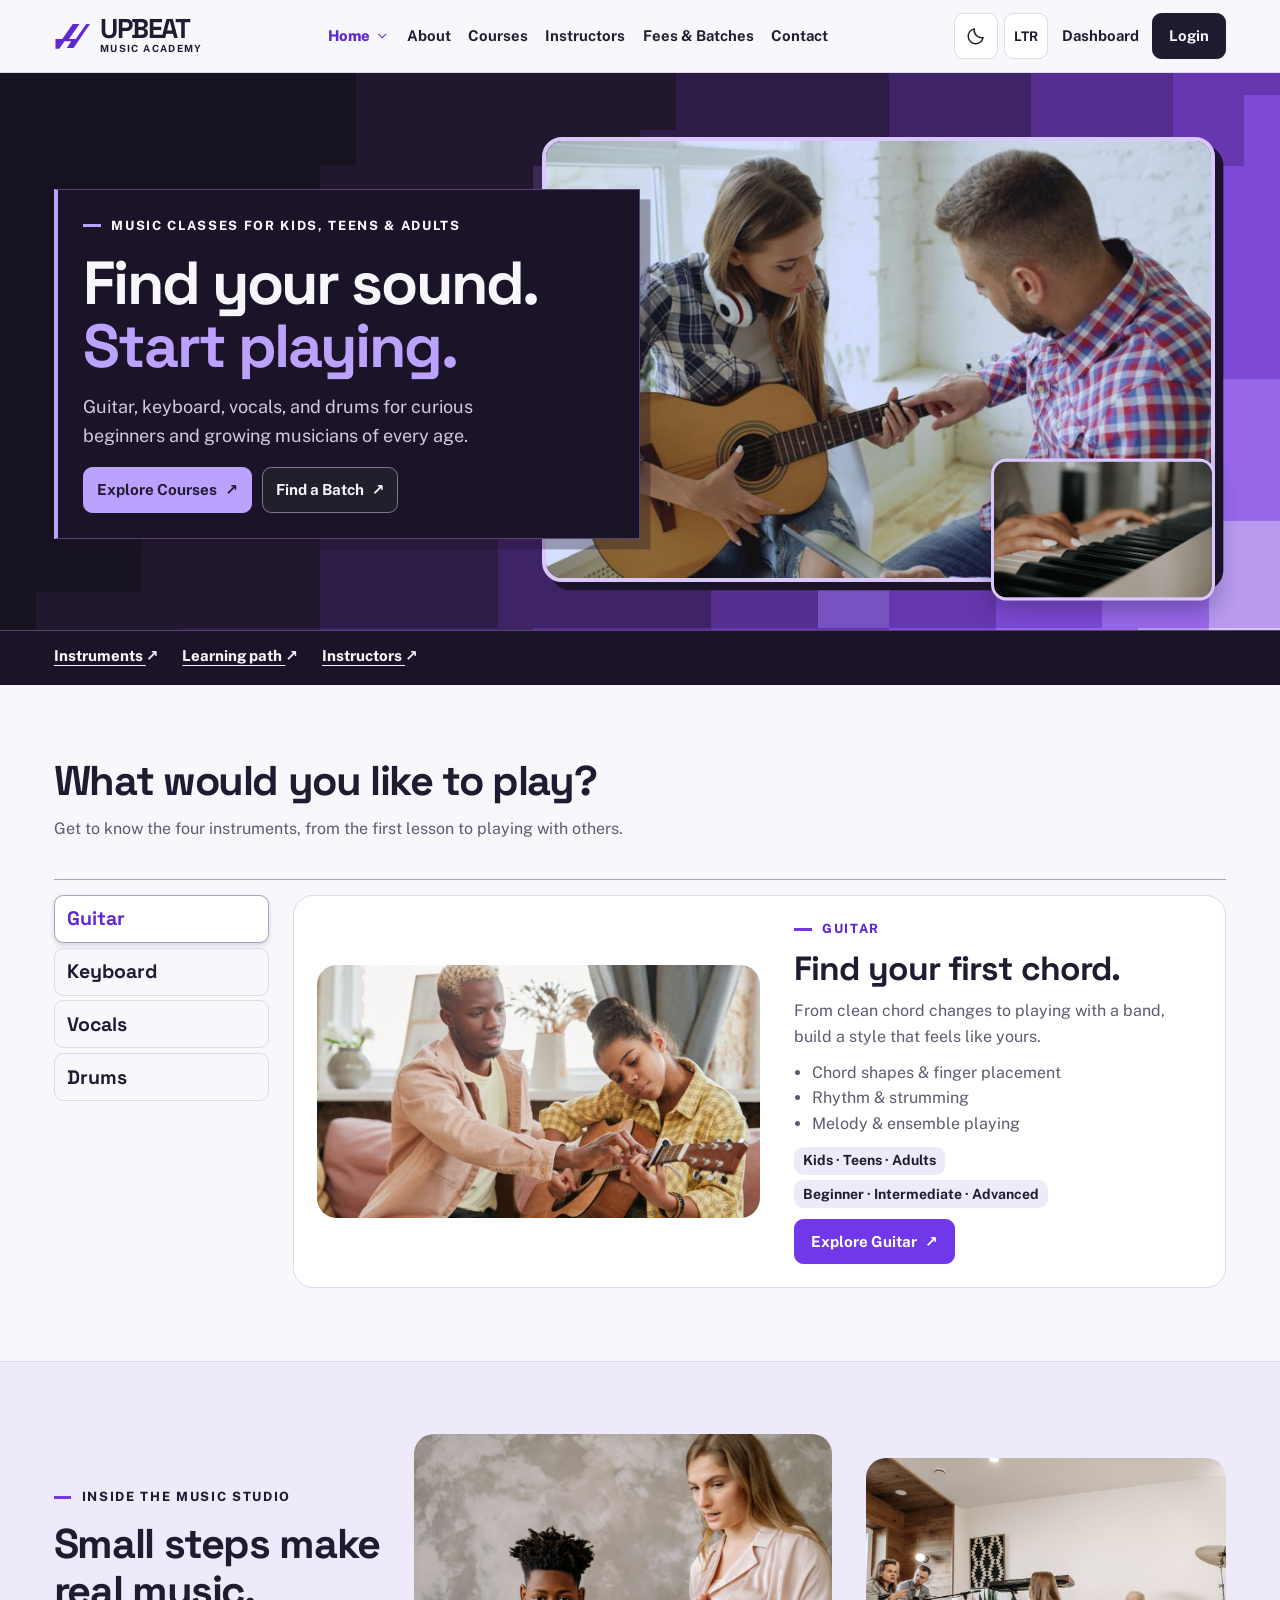
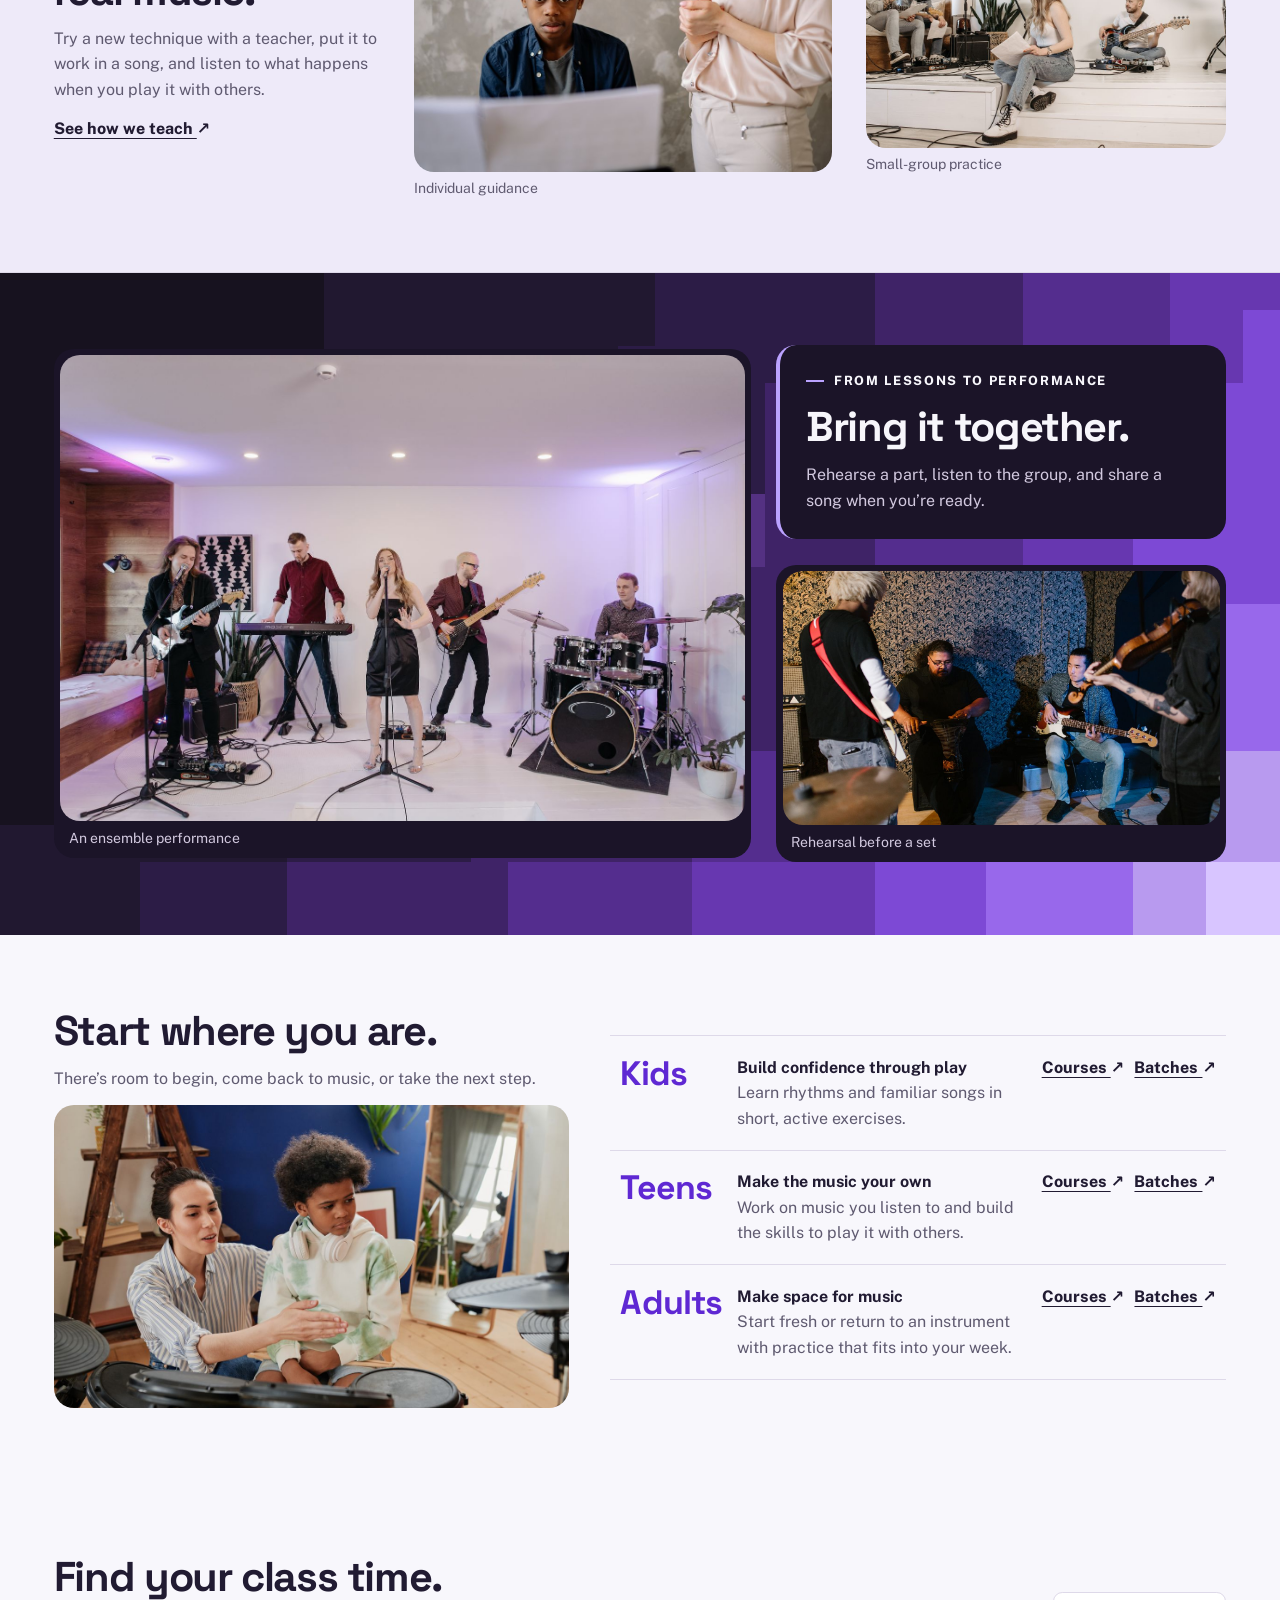
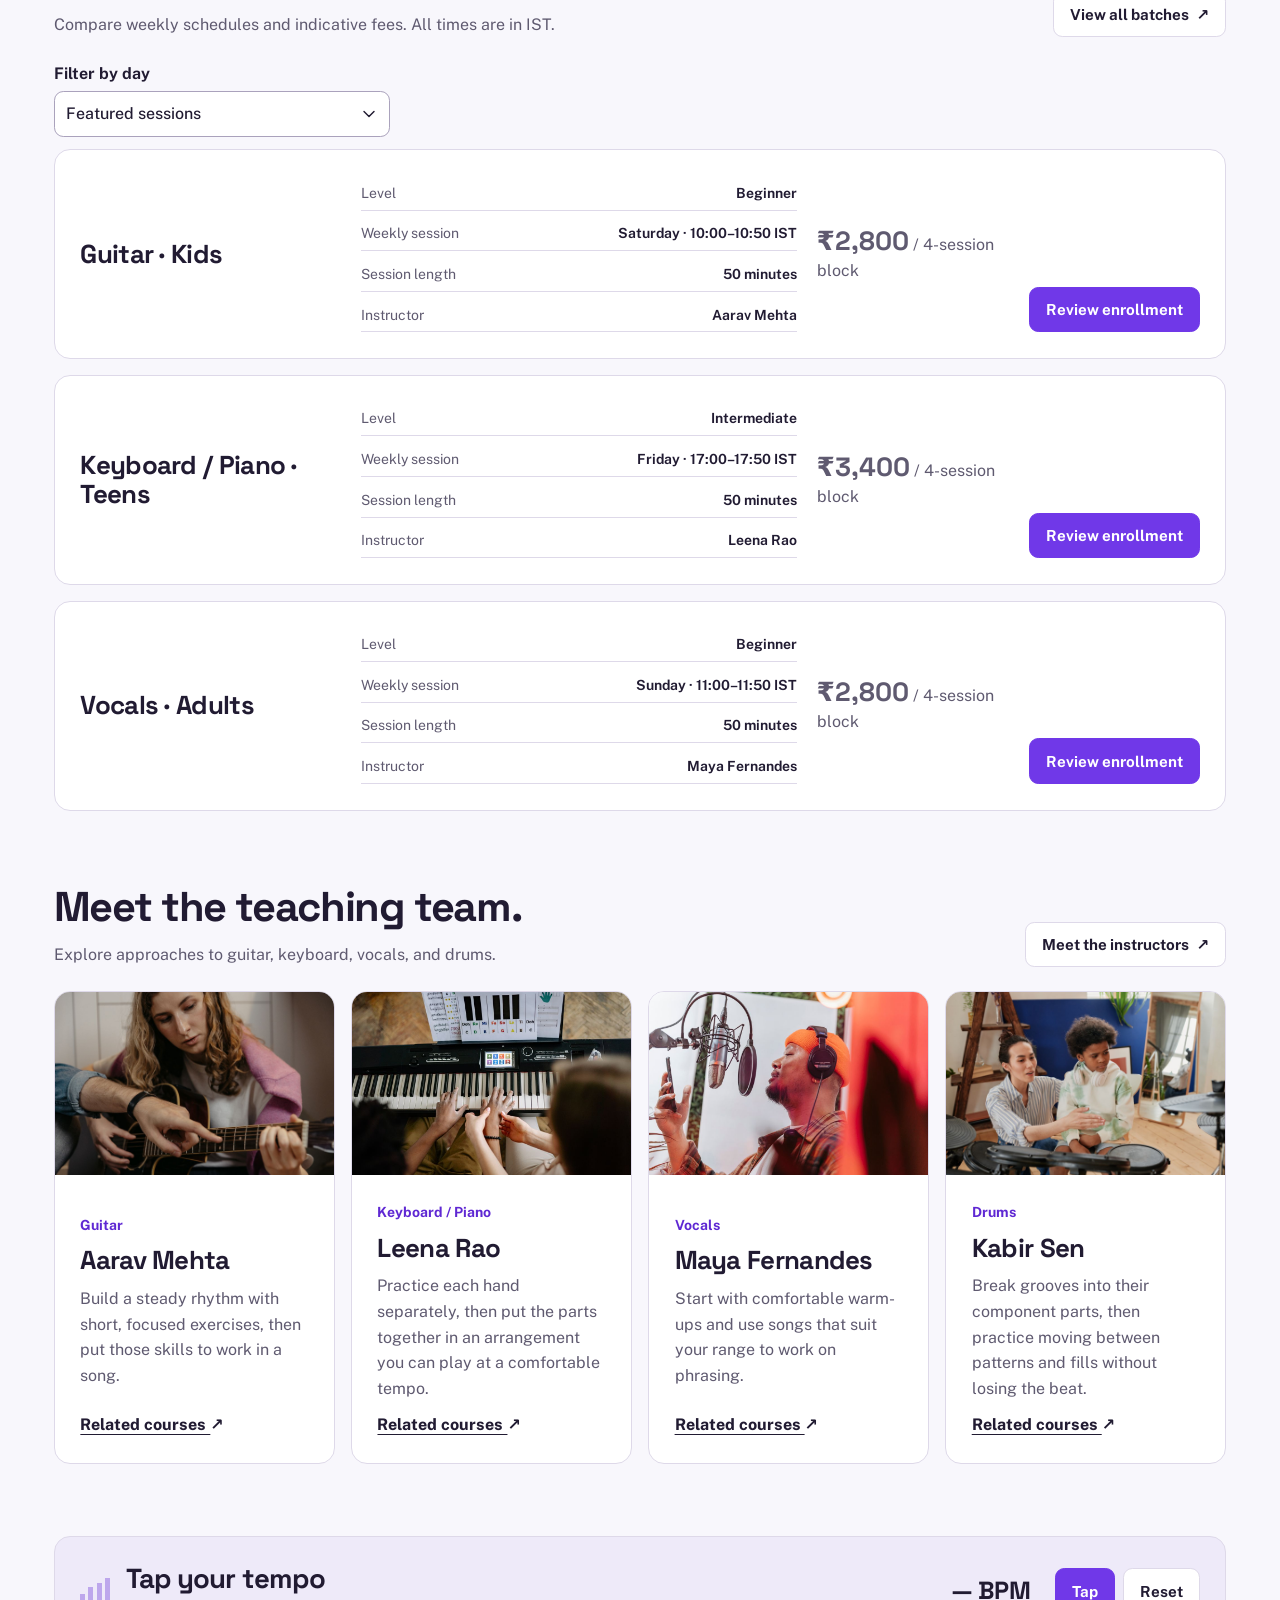
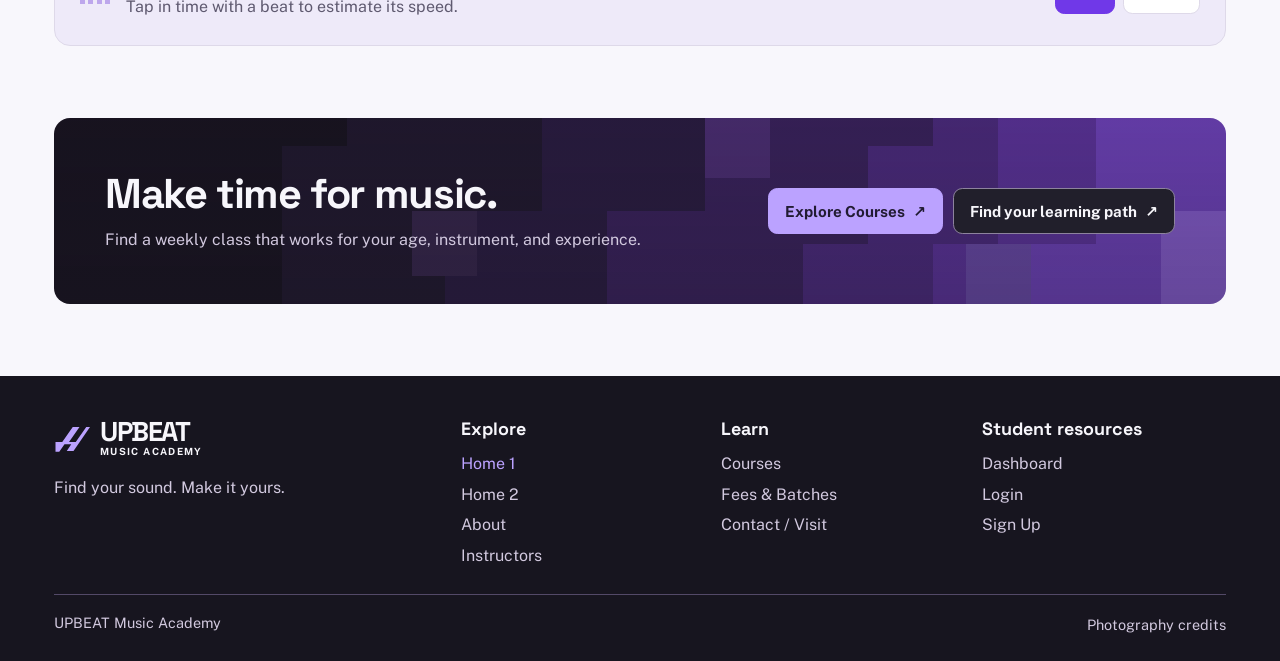
==== commit caea1cc0: "Restore the UPBEAT mosaic and recompose studio sections" ====
--- a/index.html
+++ b/index.html
@@ -31,8 +31,8 @@
       >
     </header>
     <main id="main" tabindex="-1">
-      <section class="container studio-welcome" aria-labelledby="studio-title">
-        <div class="welcome-board">
+      <section class="studio-welcome pixel-field dark-section" aria-labelledby="studio-title">
+        <div class="container welcome-board">
           <div class="welcome-copy">
             <span class="kicker">Music classes for kids, teens &amp; adults</span>
             <h1 id="studio-title">
@@ -82,21 +82,20 @@
             </figure>
           </div>
         </div>
-        <nav class="welcome-links" aria-label="Explore the academy">
+        <nav class="container welcome-links" aria-label="Explore the academy">
           <a class="text-link" href="./index.html#instruments"
-            >Choose an instrument <span class="arrow" aria-hidden="true">↗</span></a
+            >Instruments <span class="arrow" aria-hidden="true">↗</span></a
           >
           <a class="text-link" href="./pages/home2.html"
-            >Find your learning path <span class="arrow" aria-hidden="true">↗</span></a
+            >Learning path <span class="arrow" aria-hidden="true">↗</span></a
           >
           <a class="text-link" href="./pages/instructors.html"
-            >Meet the instructors <span class="arrow" aria-hidden="true">↗</span></a
+            >Instructors <span class="arrow" aria-hidden="true">↗</span></a
           >
         </nav>
       </section>
       <section class="container section" id="instruments">
         <header class="section-head">
-          <span class="kicker">Choose an instrument</span>
           <h2>What would you like to play?</h2>
           <p>Get to know the four instruments, from the first lesson to playing with others.</p>
         </header>
@@ -104,7 +103,7 @@
           <noscript><a href="./pages/courses.html">Explore instruments and courses</a></noscript>
         </div>
       </section>
-      <section class="studio-band">
+      <section class="studio-band lesson-band">
         <div class="container section lesson-spread">
           <div class="lesson-spread-title">
             <header class="section-head">
@@ -147,74 +146,7 @@
           </figure>
         </div>
       </section>
-      <section class="container section age-spread">
-        <div class="age-intro">
-          <header class="section-head">
-            <span class="kicker">Learning for every age</span>
-            <h2>Start where you are.</h2>
-            <p>There’s room to begin, come back to music, or take the next step.</p>
-          </header>
-          <figure class="age-image">
-            <img
-              src="./assets/images/drum-lesson.jpg"
-              alt="A drum teacher demonstrates how to hold a stick"
-              width="1200"
-              height="800"
-              loading="lazy"
-              decoding="async"
-              data-photo
-            />
-          </figure>
-        </div>
-        <div class="age-lines">
-          <article>
-            <h3>Kids</h3>
-            <div>
-              <strong>Build confidence through play</strong>
-              <p>Learn rhythms and familiar songs in short, active exercises.</p>
-            </div>
-            <div class="actions">
-              <a class="text-link" href="./pages/courses.html?group=Kids"
-                >Courses <span class="arrow" aria-hidden="true">↗</span></a
-              >
-              <a class="text-link" href="./pages/fees-batches.html?group=Kids"
-                >Batches <span class="arrow" aria-hidden="true">↗</span></a
-              >
-            </div>
-          </article>
-          <article>
-            <h3>Teens</h3>
-            <div>
-              <strong>Make the music your own</strong>
-              <p>Work on music you listen to and build the skills to play it with others.</p>
-            </div>
-            <div class="actions">
-              <a class="text-link" href="./pages/courses.html?group=Teens"
-                >Courses <span class="arrow" aria-hidden="true">↗</span></a
-              >
-              <a class="text-link" href="./pages/fees-batches.html?group=Teens"
-                >Batches <span class="arrow" aria-hidden="true">↗</span></a
-              >
-            </div>
-          </article>
-          <article>
-            <h3>Adults</h3>
-            <div>
-              <strong>Make space for music</strong>
-              <p>Start fresh or return to an instrument with practice that fits into your week.</p>
-            </div>
-            <div class="actions">
-              <a class="text-link" href="./pages/courses.html?group=Adults"
-                >Courses <span class="arrow" aria-hidden="true">↗</span></a
-              >
-              <a class="text-link" href="./pages/fees-batches.html?group=Adults"
-                >Batches <span class="arrow" aria-hidden="true">↗</span></a
-              >
-            </div>
-          </article>
-        </div>
-      </section>
-      <section class="dark-section stage-band">
+      <section class="dark-section pixel-field stage-band">
         <div class="container section stage-spread">
           <header class="section-head">
             <span class="kicker">From lessons to performance</span>
@@ -247,10 +179,75 @@
           </figure>
         </div>
       </section>
+      <section class="container section age-spread">
+        <div class="age-intro">
+          <header class="section-head">
+            <h2>Start where you are.</h2>
+            <p>There’s room to begin, come back to music, or take the next step.</p>
+          </header>
+          <figure class="age-image">
+            <img
+              src="./assets/images/drum-lesson.jpg"
+              alt="A drum teacher demonstrates how to hold a stick"
+              width="1200"
+              height="800"
+              loading="lazy"
+              decoding="async"
+              data-photo
+            />
+          </figure>
+        </div>
+        <div class="age-lines">
+          <article>
+            <h3>Kids</h3>
+            <div>
+              <strong>Build confidence through play</strong>
+              <p>Learn rhythms and familiar songs in short, active exercises.</p>
+            </div>
+            <div class="actions">
+              <a class="text-link" href="./pages/courses.html?group=Kids"
+                >Courses <span class="arrow" aria-hidden="true">↗</span></a
+              >
+              <a class="text-link" href="./pages/fees-batches.html?group=Kids"
+                >Batches <span class="arrow" aria-hidden="true">↗</span></a
+              >
+            </div>
+          </article>
+          <article>
+            <h3>Teens</h3>
+            <div>
+              <strong>Make the music your own</strong>
+              <p>Work on music you listen to and build the skills to play it with others.</p>
+            </div>
+            <div class="actions">
+              <a class="text-link" href="./pages/courses.html?group=Teens"
+                >Courses <span class="arrow" aria-hidden="true">↗</span></a
+              >
+              <a class="text-link" href="./pages/fees-batches.html?group=Teens"
+                >Batches <span class="arrow" aria-hidden="true">↗</span></a
+              >
+            </div>
+          </article>
+          <article>
+            <h3>Adults</h3>
+            <div>
+              <strong>Make space for music</strong>
+              <p>Start fresh or return to an instrument with practice that fits into your week.</p>
+            </div>
+            <div class="actions">
+              <a class="text-link" href="./pages/courses.html?group=Adults"
+                >Courses <span class="arrow" aria-hidden="true">↗</span></a
+              >
+              <a class="text-link" href="./pages/fees-batches.html?group=Adults"
+                >Batches <span class="arrow" aria-hidden="true">↗</span></a
+              >
+            </div>
+          </article>
+        </div>
+      </section>
       <section class="container section studio-schedule">
         <div class="section-row">
           <header class="section-head">
-            <span class="kicker">Class times</span>
             <h2>Find your class time.</h2>
             <p>Compare weekly schedules and indicative fees. All times are in IST.</p>
           </header>
@@ -265,7 +262,6 @@
       <section class="container section mentor-preview">
         <div class="section-row">
           <header class="section-head">
-            <span class="kicker">Learn from musicians</span>
             <h2>Meet the teaching team.</h2>
             <p>Explore approaches to guitar, keyboard, vocals, and drums.</p>
           </header>
@@ -281,7 +277,7 @@
         <div class="tempo" data-tempo>
           <div class="tempo-meter" aria-hidden="true"><i></i><i></i><i></i><i></i></div>
           <div>
-            <h3>Tap your tempo</h3>
+            <h2>Tap your tempo</h2>
             <p>Tap in time with a beat to estimate its speed.</p>
           </div>
           <div class="tempo-read">
--- a/assets/css/studio.css
+++ b/assets/css/studio.css
@@ -12,6 +12,17 @@
 }
 .studio-band {
   background: var(--soft);
+}
+.pixel-field {
+  --pixel-position: right center;
+  --pixel-panel: #1b1428;
+  background: var(--night) url('../images/pixel-rhythm.svg') var(--pixel-position) / cover no-repeat;
+}
+.pixel-field:dir(rtl) {
+  --pixel-position: left center;
+}
+.dark-section .kicker::before {
+  background: var(--lilac);
 }
 figcaption {
   font-size: var(--size-meta);
@@ -37,17 +48,15 @@
 :is(.studio-welcome, .page-hero, .catalogue-top, .fees-hero) p {
   color: var(--muted);
 }
-.studio-welcome {
-  padding-block: clamp(0.8rem, 3vw, 2.6rem) 0;
+.pixel-field.studio-welcome {
+  --pixel-position: 67% center;
 }
 .welcome-board {
   display: grid;
   grid-template-columns: minmax(0, 1fr);
   align-items: center;
-  gap: 1.4rem;
-  padding: clamp(1rem, 3.45vw, 3.35rem);
-  background: var(--soft);
-  border-radius: var(--radius-image);
+  gap: clamp(1.25rem, 4vw, 3.35rem);
+  padding-block: clamp(1.6rem, 5vw, 4.75rem) clamp(1.35rem, 3vw, 2.8rem);
 }
 .welcome-copy,
 .page-hero-copy {
@@ -56,8 +65,17 @@
   gap: 1rem;
   min-inline-size: 0;
 }
+.welcome-copy {
+  position: relative;
+  align-self: center;
+  padding: clamp(0.95rem, 2vw, 1.9rem);
+  background: var(--pixel-panel);
+  border: 1px solid #594076;
+  border-inline-start: 0.3rem solid var(--lilac);
+  box-shadow: 0.65rem 0.65rem 0 #1b142857;
+}
 .welcome-copy h1 {
-  font-size: clamp(2.5rem, 4.5vw, 4.45rem);
+  font-size: clamp(2.15rem, 4.75vw, 4.55rem);
   line-height: 1.03;
   text-wrap: initial;
 }
@@ -70,57 +88,49 @@
 }
 .welcome-copy p {
   font-size: clamp(1rem, 1.6vw, 1.13rem);
-  max-inline-size: 41ch;
+  max-inline-size: 43ch;
 }
 .welcome-photos {
-  position: relative;
-  isolation: isolate;
-  display: grid;
-  grid-template-columns: repeat(10, minmax(0, 1fr));
-  grid-template-rows: 1fr auto;
-  padding-block-start: 0.65rem;
-  padding-inline: 0.3rem 0.55rem;
-}
-.welcome-photos::before {
-  content: '';
-  position: absolute;
-  z-index: -1;
-  inset-block: 0 18%;
-  inset-inline: 26% 0;
-  background: var(--primary) url('../images/pixel-rhythm.svg') center 78% / cover no-repeat;
+  display: grid;
+  grid-template-columns: repeat(12, minmax(0, 1fr));
+  grid-template-rows: auto auto;
+  padding-inline-end: 0.52rem;
+}
+.welcome-main {
+  grid-area: 1/1/3/-1;
+  margin-block-end: 0.55rem;
+  border: 0.25rem solid #d9c8fb;
   border-radius: var(--radius-image);
-  opacity: 0.8;
-}
-.welcome-main {
-  grid-area: 1/1/3/11;
-  padding-block-end: 0.65rem;
+  box-shadow: 0.52rem 0.52rem 0 #1b1428;
+  overflow: clip;
 }
 .welcome-main img {
-  aspect-ratio: 1.65;
-  object-position: center 50%;
+  aspect-ratio: 1.6;
+  object-position: center 48%;
+  border-radius: 0;
 }
 .welcome-detail {
-  grid-area: 2/8/3/11;
+  grid-area: 2/9/3/-1;
   align-self: end;
-  transform: translateY(0.55rem);
-  padding: 0.23rem;
+  transform: translateY(0.5rem);
+  padding: 0.2rem;
   border-radius: var(--radius);
-  background: var(--surface);
-  box-shadow: 0 0.5rem 1.5rem #211b3240;
+  background: #d9c8fb;
+  box-shadow: 0 0.5rem 1.5rem #211b3260;
 }
 .welcome-detail img {
   aspect-ratio: 1.6;
-  border-radius: calc(var(--radius) - 0.23rem);
+  border-radius: calc(var(--radius) - 0.2rem);
 }
 .welcome-links {
   display: flex;
   flex-wrap: wrap;
-  gap: 0.5rem 1.4rem;
-  padding-block: 1rem 0.9rem;
-  border-block-end: 1px solid var(--line);
+  gap: 0.35rem clamp(0.65rem, 2vw, 1.5rem);
+  padding-block: 0.85rem 1.05rem;
+  border-block-start: 1px solid #57446d;
+  background: var(--pixel-panel);
 }
 .welcome-links a {
-  color: var(--accent-text);
   font-size: 0.94rem;
 }
 .dark-section .button.accent {
@@ -132,15 +142,16 @@
   background: #e2d2ff;
   border-color: #e2d2ff;
 }
+.dark-section .button:not(.accent):not(.inverse) {
+  border-color: var(--control-line);
+}
 
 /* Instrument explorer */
 [data-explorer] {
   display: grid;
-  padding: var(--panel-padding);
-  gap: 1.1rem;
-  border-radius: var(--radius);
-  border: 1px solid var(--line);
-  background: var(--surface);
+  gap: clamp(0.7rem, 2vw, 1.5rem);
+  padding-block: 0.9rem 0;
+  border-block-start: 1px solid var(--control-line);
 }
 .instrument-rail {
   display: grid;
@@ -170,8 +181,12 @@
 .instrument-display {
   display: grid;
   min-inline-size: 0;
-  gap: clamp(1rem, 3vw, 3.25rem);
+  gap: clamp(0.95rem, 2.65vw, 2.35rem);
   align-items: center;
+  background: var(--surface);
+  border: 1px solid var(--line);
+  border-radius: var(--radius-image);
+  padding: clamp(0.7rem, 2vw, 1.45rem);
 }
 .instrument-display > img {
   inline-size: 100%;
@@ -205,6 +220,7 @@
 /* Studio photography and student performance */
 .lesson-spread,
 .stage-spread,
+.topic-layout,
 .progress-spread,
 .age-spread,
 .lesson-sequence,
@@ -222,8 +238,7 @@
 .stage-spread .section-head,
 .age-intro .section-head,
 .progress-spread .section-head,
-.guidance-strip .section-head,
-.about-approach .section-head {
+.guidance-strip .section-head {
   margin: 0;
 }
 .lesson-spread-title,
@@ -256,28 +271,54 @@
   color: var(--accent-text);
 }
 .age-lines p,
-.about-approach dd {
+.studio-method dd {
   color: var(--muted);
 }
 .age-lines strong {
   font-size: 1rem;
 }
-.stage-band > .container {
-  position: relative;
+.age-guide .age-lines {
+  display: grid;
+  gap: clamp(0.75rem, 3vw, 2.6rem);
+}
+.age-guide .age-lines article {
+  grid-template-columns: minmax(0, 1fr);
+  padding-inline: 0;
+}
+.age-guide .age-lines article .actions {
+  grid-column: 1;
+  justify-content: start;
+}
+.stage-spread .section-head,
+.stage-spread figure {
+  background: var(--pixel-panel);
+  border-radius: var(--radius-image);
+}
+.stage-spread .section-head {
+  padding: var(--panel-padding);
+  border-inline-start: 0.3rem solid var(--lilac);
+}
+.stage-spread figure {
+  padding: 0.38rem 0.38rem 0.58rem;
+}
+.stage-spread figcaption {
+  padding-inline: 0.55rem;
 }
 .stage-main img {
-  aspect-ratio: 1.52;
+  aspect-ratio: 1.55;
+  object-position: center 47%;
 }
 .stage-secondary img {
-  aspect-ratio: 1.45;
-}
-.stage-secondary {
-  border-radius: var(--radius-image);
-  padding: var(--panel-padding);
-  background: var(--surface);
-}
-.stage-spread figcaption {
-  color: var(--muted);
+  aspect-ratio: 1.72;
+}
+.lesson-band {
+  border-block: 1px solid var(--line);
+}
+.lesson-spread {
+  gap: clamp(1rem, 2.65vw, 2.55rem);
+}
+.lesson-spread-title {
+  padding-block-end: 0.3rem;
 }
 .schedule-section > .grid,
 .fees-results [data-results] {
@@ -350,6 +391,9 @@
   border-radius: var(--radius);
   padding: var(--panel-padding);
 }
+.tempo h2 {
+  font-size: clamp(1.35rem, 2.8vw, 1.72rem);
+}
 .tempo p {
   color: var(--muted);
 }
@@ -390,8 +434,14 @@
 }
 .closing.closing-mosaic {
   background:
-    linear-gradient(110deg, #17151fff, #17151fa0),
+    linear-gradient(#17151f45, #17151f65),
     url('../images/pixel-rhythm.svg') center / cover no-repeat;
+}
+.closing.closing-links {
+  padding-inline: 0;
+  border-radius: 0;
+  border-block: 1px solid var(--line);
+  background: transparent;
 }
 
 /* Shared secondary banners and page-specific framing */
@@ -405,9 +455,26 @@
 .page-hero-image img {
   aspect-ratio: 1.65;
 }
+.learning-hero {
+  padding-block: clamp(1.35rem, 3.15vw, 3rem);
+}
+.about-hero .page-hero-copy {
+  padding: var(--panel-padding);
+  background: var(--pixel-panel);
+  border-inline-start: 0.25rem solid var(--lilac);
+}
+.learning-hero .page-hero-copy {
+  gap: 0.65rem;
+  padding: var(--panel-padding);
+  background: var(--pixel-panel);
+  border-block-end: 0.25rem solid var(--lilac);
+}
 .learning-hero .page-hero-image img {
-  aspect-ratio: 1.43;
-  object-position: center 19%;
+  aspect-ratio: 1.58;
+  object-position: center 24%;
+  border: 0.22rem solid #d9c8fb;
+  border-start-start-radius: clamp(1.4rem, 4vw, 3rem);
+  border-end-end-radius: clamp(1.4rem, 4vw, 3rem);
 }
 .about-hero .page-hero-image img {
   aspect-ratio: 1.72;
@@ -429,6 +496,10 @@
 }
 .finder-band {
   background: var(--soft);
+  border-block-end: 1px solid var(--line);
+}
+.finder-band .section {
+  padding-block-start: clamp(1.2rem, 3vw, 2.3rem);
 }
 .finder-shell {
   display: grid;
@@ -506,39 +577,81 @@
 .catalogue-tracks {
   display: grid;
   grid-template-columns: repeat(2, minmax(0, 1fr));
-  gap: clamp(0.45rem, 1.6vw, 1.15rem);
+  gap: clamp(0.65rem, 1.6vw, 1.15rem);
 }
 .lab-tracks a,
 .catalogue-tracks a {
-  display: flex;
-  flex-direction: column;
-  overflow: hidden;
-  border: 1px solid var(--line);
-  border-radius: var(--radius);
-  background: var(--surface);
+  min-inline-size: 0;
   text-decoration: none;
-  min-inline-size: 0;
-}
-:is(.lab-tracks, .catalogue-tracks) a:is(:hover, [aria-current='true']) {
+}
+.lab-tracks {
+  grid-template-columns: minmax(0, 1fr);
+  gap: 0;
+  border-block-start: 1px solid var(--control-line);
+}
+.lab-tracks a {
+  display: grid;
+  grid-template-columns: minmax(3.9rem, 0.55fr) minmax(0, 1fr);
+  align-items: center;
+  gap: 0.35rem 0.8rem;
+  padding: 0.8rem;
+  border-block-end: 1px solid var(--control-line);
+}
+.lab-tracks a:is(:hover, [aria-current='true']) {
   color: var(--accent-text);
-  border-color: var(--accent-text);
-}
-:is(.lab-tracks, .catalogue-tracks) img {
+  background: var(--soft);
+}
+.lab-tracks img {
   inline-size: 100%;
   block-size: auto;
-  aspect-ratio: 1.61;
+  grid-row: span 2;
+  aspect-ratio: 1.65;
+  border-radius: var(--radius-control);
 }
 :is(.lab-tracks, .catalogue-tracks) a > span {
   display: flex;
   justify-content: space-between;
   align-items: center;
-  gap: 0.3rem;
-  padding: 0.65rem 0.75rem;
+  gap: 0.35rem;
 }
 .lab-tracks a p {
-  padding: 0 0.75rem 0.8rem;
+  align-self: start;
   color: var(--muted);
   font-size: 0.95rem;
+}
+.lab-tracks a > span {
+  align-self: end;
+}
+.catalogue-tracks a {
+  display: grid;
+  overflow: hidden;
+  isolation: isolate;
+  color: var(--ink);
+  border: 1px solid #a98ae3;
+  border-radius: var(--radius);
+  background: #211b32;
+}
+.catalogue-tracks a::after,
+.catalogue-tracks a > :is(img, span) {
+  grid-area: 1/1;
+}
+.catalogue-tracks a::after {
+  content: '';
+  background: linear-gradient(transparent 35%, #17121ff5 96%);
+}
+.catalogue-tracks img {
+  inline-size: 100%;
+  block-size: 100%;
+  aspect-ratio: 1.16;
+}
+.catalogue-tracks a > span {
+  z-index: 1;
+  align-self: end;
+  padding: 0.65rem;
+}
+.catalogue-tracks a:is(:hover, [aria-current='true']) {
+  color: var(--lilac);
+  border-color: var(--lilac);
 }
 .studio-steps,
 .milestone-list,
@@ -547,10 +660,21 @@
   padding: 0;
   list-style: none;
 }
-.studio-steps li,
 .milestone-list li {
   border-inline-start: 0.18rem solid var(--primary);
   padding: 0.55rem 0 0.65rem 0.9rem;
+}
+.lesson-sequence .section-head {
+  align-self: center;
+  margin: 0;
+}
+.studio-steps {
+  display: grid;
+  gap: 0.7rem;
+}
+.studio-steps li {
+  padding-block-start: 0.75rem;
+  border-block-start: 0.18rem solid var(--accent-text);
 }
 .studio-steps li p,
 .milestone-list li p {
@@ -558,9 +682,8 @@
   margin-block-start: 0.25rem;
 }
 .lesson-sequence-photo img {
-  aspect-ratio: 1.25;
-  object-position: center;
-  max-block-size: 36rem;
+  aspect-ratio: 1.65;
+  object-position: center 37%;
 }
 .guidance-strip {
   align-items: center;
@@ -571,17 +694,23 @@
   aspect-ratio: 1.65;
   max-inline-size: 15rem;
 }
-.about-approach dl {
+.studio-method dl {
+  display: grid;
+  grid-auto-columns: minmax(0, 1fr);
+  gap: 1rem;
   margin: 0;
 }
-.about-approach dl div {
-  padding: 1rem 0;
-  border-block-end: 1px solid var(--line);
+.studio-method .section-head {
+  margin-block-end: 1.25rem;
+}
+.studio-method dl div {
+  padding-block: 0.75rem;
+  border-block-start: 0.18rem solid var(--accent-text);
 }
 .about-approach dt {
   font: 700 clamp(1.2rem, 2.25vw, 1.6rem) / 1.2 var(--display);
 }
-.about-approach dd {
+.studio-method dd {
   margin: 0.3rem 0 0;
 }
 .environment-detail {
@@ -609,11 +738,18 @@
 :is(.catalogue-heading, .fees-hero) .kicker {
   margin-block-end: 0.5rem;
 }
-.catalogue-tracks img {
-  aspect-ratio: 2.05;
-}
 .catalogue-tracks a:first-child img {
-  object-position: center 61%;
+  object-position: center 57%;
+}
+.catalogue-heading p {
+  background: var(--pixel-panel);
+  padding: 0.7rem 1rem;
+  border-inline-start: 0.22rem solid var(--lilac);
+}
+.catalogue-heading > div {
+  justify-self: start;
+  padding: 0.65rem 1rem;
+  background: var(--pixel-panel);
 }
 .course-list {
   display: grid;
@@ -656,6 +792,9 @@
   gap: 1.25rem;
   grid-template-columns: minmax(0, 1fr);
 }
+.faculty-hero + .faculty-directory {
+  padding-block-start: clamp(1rem, 3vw, 2.3rem);
+}
 .faculty-profile {
   grid-template-columns: minmax(0, 1fr);
 }
@@ -664,6 +803,18 @@
 }
 .faculty-profile .teacher-copy h3 {
   font-size: clamp(1.35rem, 2.7vw, 2.1rem);
+}
+.teaching-credit .teacher-copy,
+.faculty-profile .teacher-copy {
+  align-content: start;
+  grid-template-rows: auto auto 1fr auto;
+}
+.faculty-profile .teacher-copy {
+  grid-template-rows: auto auto 1fr auto auto;
+}
+.faculty-profile:first-child .teacher-copy {
+  align-content: center;
+  grid-template-rows: none;
 }
 .fees-hero {
   align-items: center;
@@ -673,9 +824,9 @@
   margin-block-start: 0.55rem;
 }
 .fees-guide {
+  padding: 0.65rem 1rem;
+  border-inline-start: 0.22rem solid var(--accent-text);
   background: var(--surface);
-  border-radius: var(--radius);
-  padding: var(--panel-padding);
 }
 .fees-guide p {
   font-size: 0.96rem;
@@ -695,21 +846,36 @@
 .billing-help .section-head {
   margin: 0;
 }
+:is(.studio-schedule, .lesson-sequence, .catalogue-body, .faculty-directory) + .studio-end,
+.lab-choices + .lesson-sequence,
+.studio-schedule + .mentor-preview {
+  padding-block-start: 0;
+}
 
 /* Contact topics, enquiry, visit and FAQ */
+.topic-layout {
+  align-items: start;
+}
+.topic-layout .section-head {
+  margin: 0;
+  padding: var(--panel-padding);
+  background: var(--pixel-panel);
+  border-inline-start: 0.25rem solid var(--lilac);
+}
 .enquiry-topics,
 .contact-explore-links {
   display: grid;
   grid-template-columns: minmax(0, 1fr);
-  gap: 0.65rem;
-}
-.enquiry-topics a,
-.contact-explore-links a {
-  display: block;
-  padding: var(--panel-padding);
-  border-radius: var(--radius);
-  border: 1px solid var(--line);
-  background: var(--surface);
+}
+.enquiry-topics {
+  background: var(--pixel-panel);
+  border-block-start: 1px solid var(--control-line);
+}
+.enquiry-topics a {
+  display: grid;
+  gap: 0.25rem;
+  padding: 0.75rem 1rem;
+  border-block-end: 1px solid var(--control-line);
   text-decoration: none;
 }
 .enquiry-topics a strong {
@@ -718,17 +884,27 @@
   justify-content: space-between;
   gap: 0.45rem;
 }
-.enquiry-topics a:is(:hover, [aria-current='true']),
-.contact-explore-links a:hover {
+.enquiry-topics a:is(:hover, [aria-current='true']) {
   color: var(--accent-text);
-  border-color: var(--accent-text);
+  background: var(--surface-hover);
 }
 .enquiry-topics p,
 .visit-checklist {
   color: var(--muted);
 }
-.enquiry-topics p {
-  margin-block-start: 0.3rem;
+.contact-explore-links {
+  gap: 0.65rem;
+}
+.contact-explore-links a {
+  display: flex;
+  justify-content: space-between;
+  gap: 0.6rem;
+  padding: var(--panel-padding);
+  border-block-start: 1px solid var(--control-line);
+  text-decoration: none;
+}
+.contact-explore-links a:hover {
+  color: var(--accent-text);
 }
 .enquiry-section .section-head {
   margin-block-end: 0.9rem;
@@ -770,22 +946,14 @@
 .contact-faq summary {
   min-block-size: 1.75rem;
 }
-.contact-explore-links a {
-  display: flex;
-  justify-content: space-between;
-  gap: 0.6rem;
-}
-
 @media (min-width: 530px) {
   .instrument-rail {
     grid-template-columns: repeat(4, minmax(0, 1fr));
   }
-  .lesson-spread,
-  .stage-spread {
+  .lesson-spread {
     grid-template-columns: repeat(2, minmax(0, 1fr));
   }
-  .lesson-spread-title,
-  .stage-spread .section-head {
+  .lesson-spread-title {
     grid-column: 1/-1;
   }
   .age-lines article {
@@ -795,7 +963,6 @@
     grid-column: 2;
   }
   .mentor-preview [data-mentors='compact'],
-  .enquiry-topics,
   .field-pair {
     grid-template-columns: repeat(2, minmax(0, 1fr));
   }
@@ -805,19 +972,37 @@
 }
 @media (min-width: 720px) {
   .welcome-board {
-    grid-template-columns: minmax(0, 0.95fr) minmax(0, 1.15fr);
-    gap: clamp(1rem, 3vw, 3.4rem);
+    grid-template-columns: repeat(12, minmax(0, 1fr));
+    column-gap: 0;
+  }
+  .welcome-copy {
+    grid-area: 1/1/2/7;
+    z-index: 1;
   }
   .welcome-photos {
-    padding-block-start: 1rem;
-    padding-inline-end: 1rem;
+    grid-area: 1/6/2/-1;
+    padding-inline-end: 0.7rem;
   }
   .welcome-main img {
-    aspect-ratio: 1.36;
+    aspect-ratio: 1.28;
   }
   .welcome-detail {
-    grid-column: 7/11;
-    transform: translate(0, 0.85rem);
+    transform: translateY(0.6rem);
+  }
+  [data-explorer] {
+    grid-template-columns: minmax(8.3rem, 0.23fr) minmax(0, 1fr);
+    align-items: start;
+  }
+  .instrument-rail {
+    grid-template-columns: minmax(0, 1fr);
+    background: transparent;
+    padding: 0;
+  }
+  .instrument-tab {
+    min-block-size: 3rem;
+    border: 1px solid var(--line);
+    text-align: start;
+    padding-inline: 0.75rem;
   }
   .instrument-display {
     grid-template-columns: minmax(0, 1fr) minmax(0, 0.92fr);
@@ -829,10 +1014,21 @@
     grid-template-columns: minmax(0, 0.94fr) minmax(0, 1.1fr);
   }
   .learning-hero {
-    grid-template-columns: minmax(0, 1.1fr) minmax(0, 0.89fr);
+    grid-template-columns: minmax(0, 0.8fr) minmax(0, 1.2fr);
+    align-items: center;
+  }
+  .learning-hero .page-hero-image {
+    grid-area: 1/1/2/2;
+  }
+  .learning-hero .page-hero-copy {
+    grid-area: 1/2/2/3;
+    justify-self: start;
+  }
+  .learning-hero .page-hero-copy h1 {
+    max-inline-size: 23ch;
   }
   .learning-hero .page-hero-image img {
-    aspect-ratio: 1.55;
+    aspect-ratio: 1.9;
   }
   .contact-hero {
     grid-template-columns: minmax(0, 1.09fr) minmax(0, 0.95fr);
@@ -859,45 +1055,62 @@
     grid-template-columns: minmax(0, 1fr) minmax(0, 1fr);
     align-items: end;
   }
-  .about-hero .page-hero-copy .kicker {
-    grid-column: 1/-1;
-  }
-  .about-hero .page-hero-copy p {
-    grid-column: 2;
-    grid-row: 2;
-  }
-  .about-hero .page-hero-copy .actions {
-    grid-column: 2;
-    grid-row: 3;
+  .about-hero .page-hero-copy h1 {
+    grid-row: span 2;
+    align-self: center;
   }
   .about-hero .page-hero-image img {
-    aspect-ratio: 2.48;
+    aspect-ratio: 2.25;
+  }
+  .studio-method dl {
+    grid-auto-flow: column;
+  }
+  .age-guide .age-lines {
+    grid-template-columns: repeat(3, minmax(0, 1fr));
+  }
+  .age-guide .age-lines article {
+    grid-template-rows: auto 1fr auto;
+  }
+  .topic-layout {
+    grid-template-columns: minmax(0, 0.53fr) minmax(0, 1fr);
   }
   .age-spread,
-  .lesson-sequence,
   .environment-spread,
   .visit-spread {
     grid-template-columns: minmax(0, 0.92fr) minmax(0, 1.1fr);
     align-items: center;
   }
+  .lesson-sequence {
+    grid-template-columns: minmax(0, 0.8fr) minmax(0, 1.3fr);
+  }
   .lesson-sequence-photo img {
-    aspect-ratio: 1.08;
+    aspect-ratio: 2.25;
+  }
+  .studio-steps {
+    grid-column: 1/-1;
+    grid-template-columns: repeat(4, minmax(0, 1fr));
+    gap: 1.2rem;
   }
   .progress-spread,
-  .about-approach,
   .contact-faq,
   .enquiry-section {
     grid-template-columns: minmax(0, 0.8fr) minmax(0, 1.25fr);
   }
   .stage-spread {
-    grid-template-columns: minmax(0, 1.58fr) minmax(0, 1fr);
-    align-items: end;
+    grid-template-columns: minmax(0, 1.55fr) minmax(0, 1fr);
+    grid-template-rows: auto 1fr;
+    align-items: start;
+    gap: clamp(0.85rem, 2vw, 1.8rem);
   }
   .stage-spread .section-head {
-    grid-column: 1/-1;
+    grid-area: 1/2/2/3;
+  }
+  .stage-main {
+    grid-area: 1/1/3/2;
+    align-self: center;
   }
   .stage-secondary {
-    margin-block-end: 1.3rem;
+    grid-area: 2/2/3/3;
   }
   .guidance-strip {
     grid-template-columns: minmax(8rem, 0.46fr) minmax(0, 1.25fr) auto;
@@ -906,9 +1119,20 @@
   .fees-hero {
     grid-template-columns: minmax(0, 1fr) minmax(0, 0.78fr);
   }
-  .catalogue-tracks,
+  .catalogue-tracks {
+    grid-template-columns: repeat(4, minmax(0, 1fr));
+  }
+  .catalogue-tracks img {
+    aspect-ratio: 1.6;
+  }
+  .lab-tracks a {
+    grid-template-columns: minmax(4rem, 0.65fr) minmax(0, 1fr);
+  }
   .lab-tracks {
-    grid-template-columns: repeat(4, minmax(0, 1fr));
+    grid-template-columns: repeat(2, minmax(0, 1fr));
+  }
+  .lab-tracks a:nth-child(odd) {
+    border-inline-end: 1px solid var(--control-line);
   }
   .course-module {
     grid-template-columns: minmax(0, 0.9fr) minmax(0, 1.17fr);
@@ -941,9 +1165,6 @@
   .tempo-read {
     grid-column: auto;
   }
-  .enquiry-topics {
-    grid-template-columns: repeat(2, minmax(0, 1fr));
-  }
   .fees-results .batch-card,
   .schedule-section .batch-card {
     grid-template-columns: minmax(0, 0.8fr) minmax(0, 1.2fr);
@@ -958,58 +1179,25 @@
   }
 }
 @media (min-width: 1000px) {
-  .welcome-board {
-    grid-template-columns: minmax(0, 1fr) minmax(0, 1.16fr);
-  }
   .welcome-main img {
+    aspect-ratio: 1.52;
+  }
+  .instrument-display > img {
+    aspect-ratio: 1.75;
+  }
+  .lesson-spread {
+    grid-template-columns: minmax(0, 0.78fr) minmax(0, 1fr) minmax(0, 0.86fr);
+    align-items: center;
+  }
+  .lesson-spread-title {
+    grid-column: auto;
+  }
+  .spread-lead img,
+  .spread-secondary img {
+    aspect-ratio: 1.24;
+  }
+  .stage-main img {
     aspect-ratio: 1.47;
-  }
-  .welcome-photos {
-    padding-block-start: 1.35rem;
-    padding-inline-end: 1.35rem;
-  }
-  .welcome-detail {
-    grid-column: 8/11;
-  }
-  .instrument-display > img {
-    aspect-ratio: 1.8;
-  }
-  .lesson-spread {
-    grid-template-columns: repeat(12, minmax(0, 1fr));
-    align-items: end;
-    gap: 1.25rem;
-  }
-  .lesson-spread-title {
-    grid-column: 1/5;
-    grid-row: 1;
-  }
-  .spread-lead {
-    grid-column: 5/-1;
-    grid-row: 1/3;
-  }
-  .spread-secondary {
-    grid-column: 1/5;
-    grid-row: 2;
-    max-inline-size: 20rem;
-  }
-  .lesson-spread-title .section-head {
-    margin-block-end: 0.2rem;
-  }
-  .stage-spread {
-    grid-template-columns: repeat(12, minmax(0, 1fr));
-  }
-  .stage-spread .section-head {
-    grid-column: 1/5;
-    grid-row: 1;
-  }
-  .stage-main {
-    grid-column: 5/-1;
-    grid-row: 1/3;
-  }
-  .stage-secondary {
-    grid-column: 1/5;
-    grid-row: 2;
-    margin: 0;
   }
   .age-lines article {
     grid-template-columns: minmax(5rem, 0.5fr) minmax(0, 1.45fr) auto;
@@ -1035,11 +1223,38 @@
   .finder-shell .result-toolbar {
     margin-block: 0.65rem 0.2rem;
   }
+  .about-hero {
+    grid-template-columns: repeat(12, minmax(0, 1fr));
+    gap: 0;
+  }
+  .about-hero .page-hero-image {
+    grid-area: 1/1/2/9;
+  }
+  .about-hero .page-hero-copy {
+    grid-area: 1/8/2/-1;
+    grid-template-columns: minmax(0, 1fr);
+    z-index: 1;
+  }
   .about-hero .page-hero-image img {
-    aspect-ratio: 2.8;
-  }
-  .lesson-sequence-photo img {
-    aspect-ratio: 1.5;
+    aspect-ratio: 1.85;
+  }
+  [data-mentors='full'] {
+    grid-template-columns: repeat(3, minmax(0, 1fr));
+  }
+  .faculty-profile:first-child {
+    grid-column: 1/-1;
+    grid-template-columns: minmax(0, 1fr) minmax(0, 1.1fr);
+  }
+  .faculty-profile:first-child img {
+    aspect-ratio: 1.7;
+  }
+  .faculty-profile:not(:first-child) {
+    grid-template-columns: minmax(0, 1fr);
+    grid-template-rows: auto 1fr;
+  }
+  .faculty-profile:not(:first-child) img {
+    aspect-ratio: 1.7;
+    block-size: auto;
   }
   .course-module {
     grid-template-columns: minmax(0, 0.8fr) minmax(0, 1.3fr);
@@ -1048,8 +1263,17 @@
   .course-module > img {
     aspect-ratio: 1.65;
   }
-  .enquiry-topics {
-    grid-template-columns: repeat(4, minmax(0, 1fr));
+  .enquiry-topics a {
+    grid-template-columns: minmax(0, 1fr) minmax(0, 1.05fr);
+    gap: 1rem;
+    align-items: baseline;
+  }
+  .enquiry-topics a .arrow {
+    order: -1;
+    margin-inline-end: 0.5rem;
+  }
+  .enquiry-topics a strong {
+    justify-content: start;
   }
   .fees-results .batch-card,
   .schedule-section .batch-card {
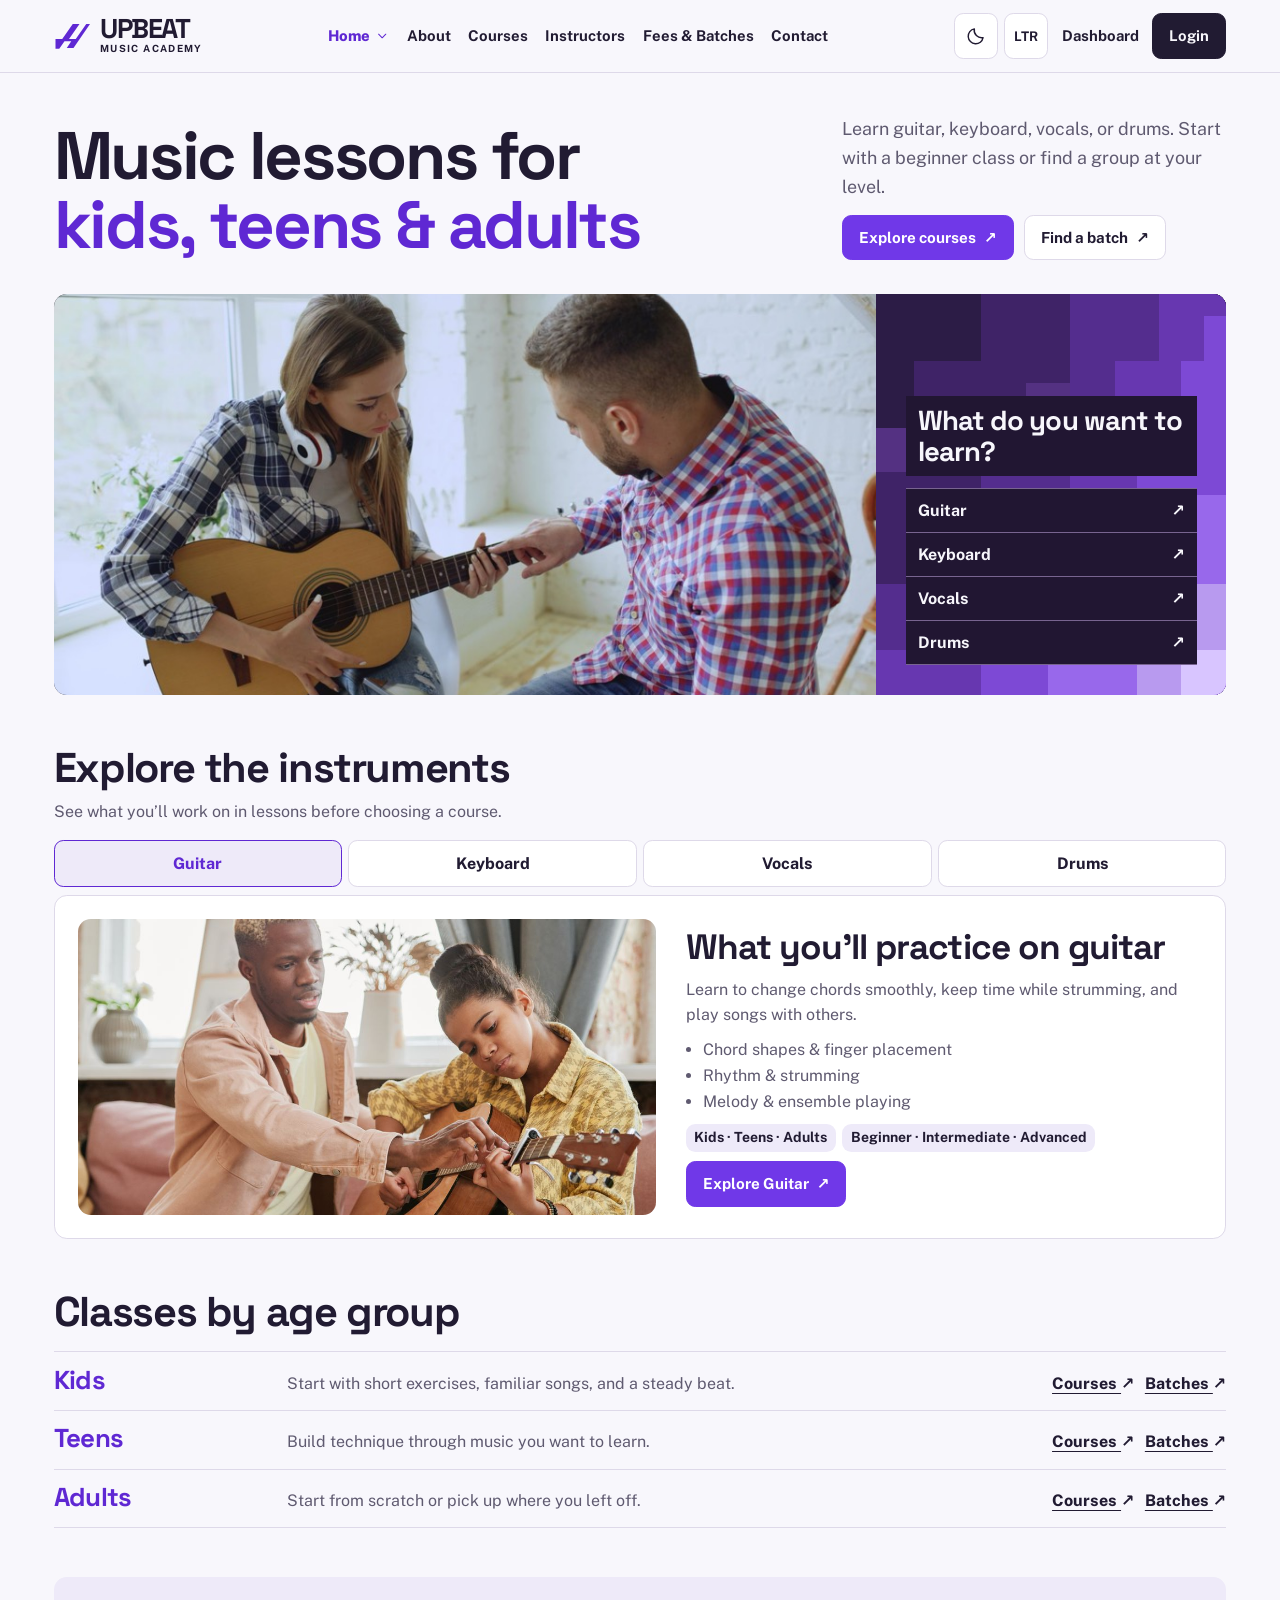
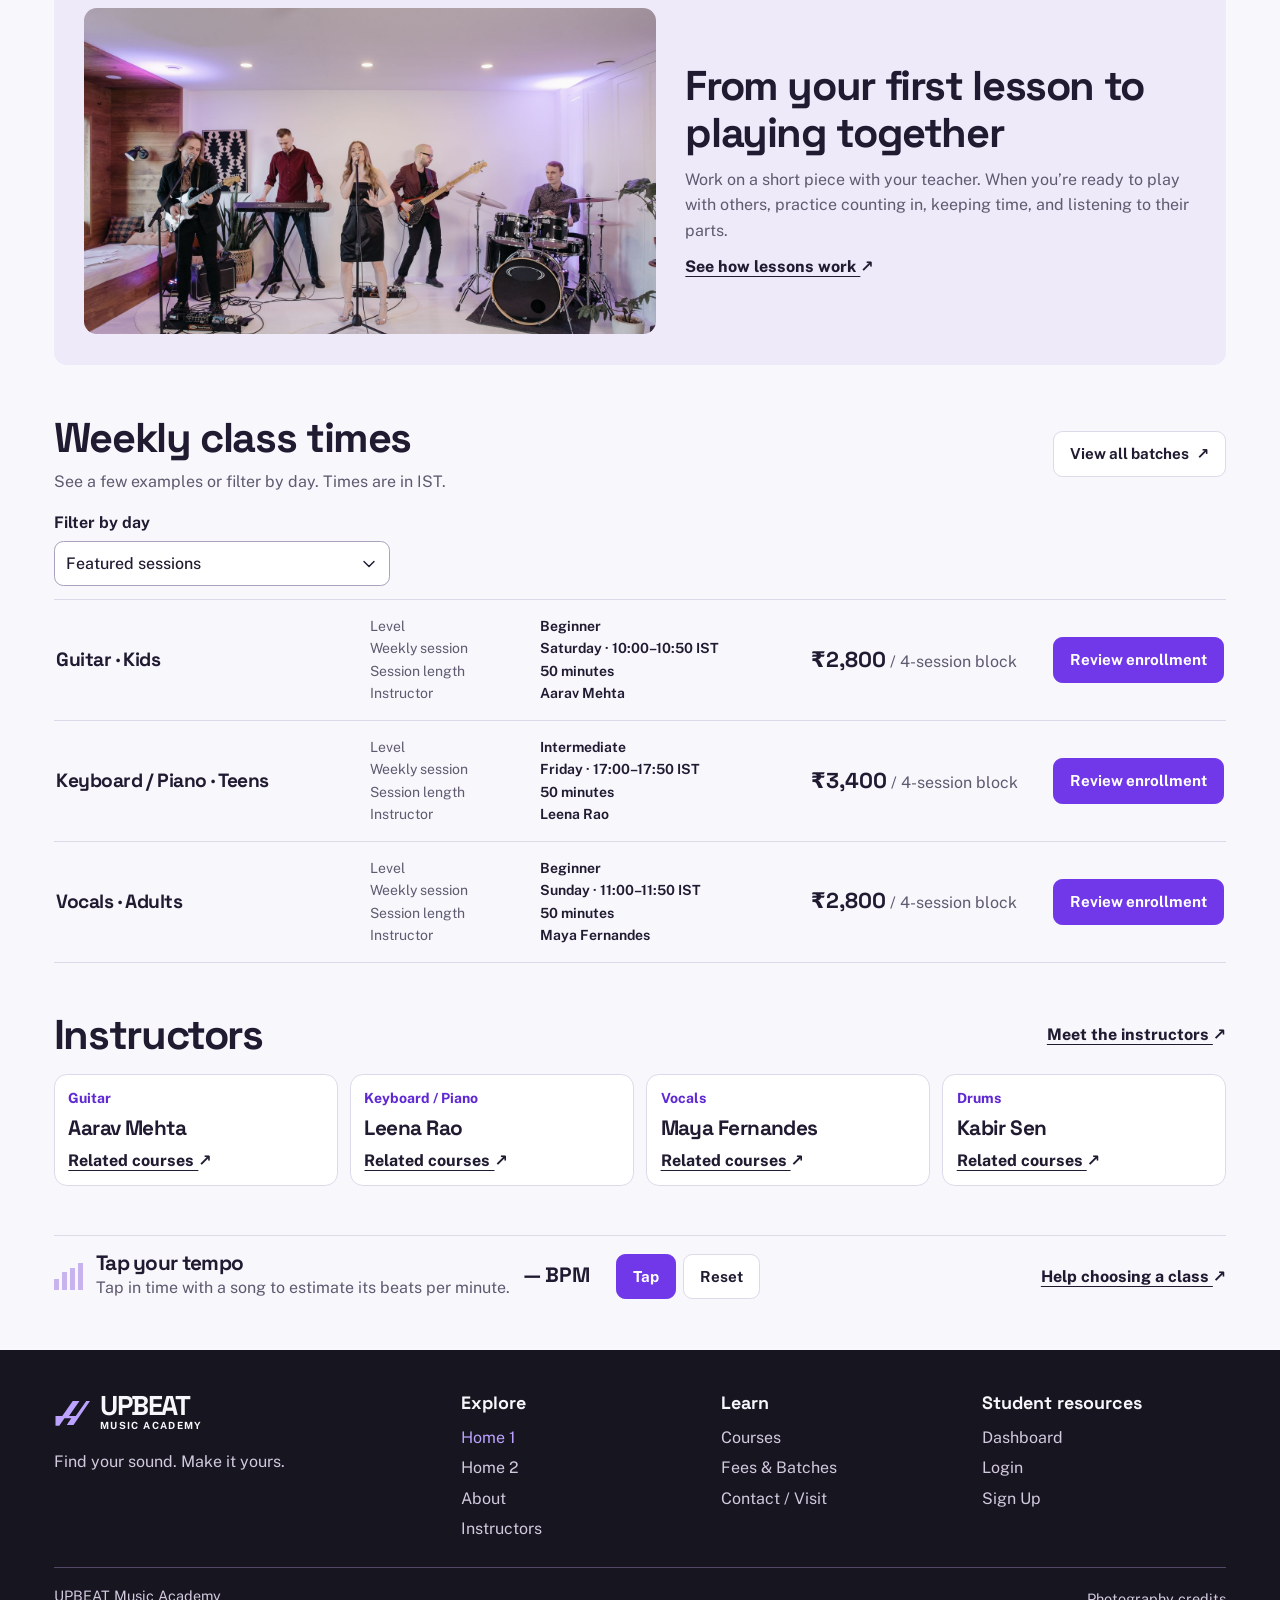
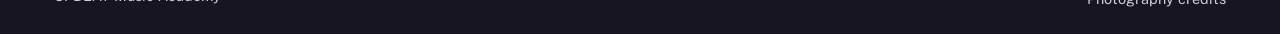
==== commit d609675d: "Rebuild UPBEAT public pages around music lessons and class choices" ====
--- a/index.html
+++ b/index.html
@@ -31,37 +31,34 @@
       >
     </header>
     <main id="main" tabindex="-1">
-      <section class="studio-welcome pixel-field dark-section" aria-labelledby="studio-title">
-        <div class="container welcome-board">
-          <div class="welcome-copy">
-            <span class="kicker">Music classes for kids, teens &amp; adults</span>
-            <h1 id="studio-title">
-              Find your sound.<br />
-              <em>Start playing.</em>
-            </h1>
-            <p>
-              Guitar, keyboard, vocals, and drums for curious beginners and growing musicians of every
-              age.
-            </p>
-            <div class="actions">
-              <a class="button accent" href="./pages/courses.html"
-                >Explore Courses <span class="arrow" aria-hidden="true">↗</span></a
-              >
-              <a class="button" href="./pages/fees-batches.html"
-                >Find a Batch <span class="arrow" aria-hidden="true">↗</span></a
-              >
+      <div class="container public-content front-page">
+        <section class="front-feature" aria-labelledby="studio-title">
+          <header class="front-lead">
+            <h1 id="studio-title">Music lessons for <em>kids, teens &amp; adults</em></h1>
+            <div class="front-actions">
+              <p>
+                Learn guitar, keyboard, vocals, or drums. Start with a beginner class or find a group at
+                your level.
+              </p>
+              <div class="actions">
+                <a class="button accent" href="./pages/courses.html"
+                  >Explore courses <span class="arrow" aria-hidden="true">↗</span></a
+                ><a class="button" href="./pages/fees-batches.html"
+                  >Find a batch <span class="arrow" aria-hidden="true">↗</span></a
+                >
+              </div>
             </div>
-          </div>
-          <div class="welcome-photos">
-            <figure class="welcome-main">
+          </header>
+          <div class="front-media">
+            <figure class="front-photo">
               <img
                 src="./assets/images/bright-lesson.jpg"
                 srcset="
                   ./assets/images/bright-lesson-small.jpg  880w,
                   ./assets/images/bright-lesson.jpg       1600w
                 "
-                sizes="(min-width: 1000px) 51vw, 91vw"
-                alt="A guitar teacher helps a teen adjust her fingers on the fretboard"
+                sizes="(min-width: 1460px) 930px, (min-width: 760px) 65vw, 92vw"
+                alt="A teacher guides a teen’s hand on a guitar fretboard"
                 width="1600"
                 height="900"
                 fetchpriority="high"
@@ -69,240 +66,135 @@
                 data-photo
               />
             </figure>
-            <figure class="welcome-detail">
-              <img
-                src="./assets/images/keys-detail.jpg"
-                alt="Close-up of a musician’s hand on piano keys"
-                width="1000"
-                height="667"
-                loading="lazy"
-                decoding="async"
-                data-photo
-              />
-            </figure>
-          </div>
-        </div>
-        <nav class="container welcome-links" aria-label="Explore the academy">
-          <a class="text-link" href="./index.html#instruments"
-            >Instruments <span class="arrow" aria-hidden="true">↗</span></a
-          >
-          <a class="text-link" href="./pages/home2.html"
-            >Learning path <span class="arrow" aria-hidden="true">↗</span></a
-          >
-          <a class="text-link" href="./pages/instructors.html"
-            >Instructors <span class="arrow" aria-hidden="true">↗</span></a
-          >
-        </nav>
-      </section>
-      <section class="container section" id="instruments">
-        <header class="section-head">
-          <h2>What would you like to play?</h2>
-          <p>Get to know the four instruments, from the first lesson to playing with others.</p>
-        </header>
-        <div data-explorer>
-          <noscript><a href="./pages/courses.html">Explore instruments and courses</a></noscript>
-        </div>
-      </section>
-      <section class="studio-band lesson-band">
-        <div class="container section lesson-spread">
-          <div class="lesson-spread-title">
-            <header class="section-head">
-              <span class="kicker">Inside the music studio</span>
-              <h2>Small steps make real music.</h2>
-              <p>
-                Try a new technique with a teacher, put it to work in a song, and listen to what happens
-                when you play it with others.
-              </p>
-            </header>
-            <div>
-              <a class="text-link" href="./pages/about.html#approach"
-                >See how we teach <span class="arrow" aria-hidden="true">↗</span></a
-              >
-            </div>
-          </div>
-          <figure class="spread-lead">
-            <img
-              src="./assets/images/score-lesson.jpg"
-              alt="A teacher helps a learner work through sheet music"
-              width="1160"
-              height="773"
-              loading="lazy"
-              decoding="async"
-              data-photo
-            />
-            <figcaption>Individual guidance</figcaption>
-          </figure>
-          <figure class="spread-secondary">
-            <img
-              src="./assets/images/group.jpg"
-              alt="Players practice together in a rehearsal room"
-              width="1200"
-              height="801"
-              loading="lazy"
-              decoding="async"
-              data-photo
-            />
-            <figcaption>Small-group practice</figcaption>
-          </figure>
-        </div>
-      </section>
-      <section class="dark-section pixel-field stage-band">
-        <div class="container section stage-spread">
-          <header class="section-head">
-            <span class="kicker">From lessons to performance</span>
-            <h2>Bring it together.</h2>
-            <p>Rehearse a part, listen to the group, and share a song when you’re ready.</p>
+            <nav class="front-programmes pixel-field dark-section" aria-label="Instrument courses">
+              <h2>What do you want to learn?</h2>
+              <div>
+                <a href="./pages/courses.html?instrument=guitar#course-finder"
+                  >Guitar <span class="arrow" aria-hidden="true">↗</span></a
+                ><a href="./pages/courses.html?instrument=keyboard#course-finder"
+                  >Keyboard <span class="arrow" aria-hidden="true">↗</span></a
+                ><a href="./pages/courses.html?instrument=vocals#course-finder"
+                  >Vocals <span class="arrow" aria-hidden="true">↗</span></a
+                ><a href="./pages/courses.html?instrument=drums#course-finder"
+                  >Drums <span class="arrow" aria-hidden="true">↗</span></a
+                >
+              </div>
+            </nav>
+          </div>
+        </section>
+        <section class="public-block" id="instruments">
+          <header class="block-title">
+            <h2>Explore the instruments</h2>
+            <p>See what you’ll work on in lessons before choosing a course.</p>
           </header>
-          <figure class="stage-main">
+          <div data-explorer>
+            <noscript
+              ><a class="text-link" href="./pages/courses.html"
+                >Browse music courses <span class="arrow" aria-hidden="true">↗</span></a
+              ></noscript
+            >
+          </div>
+        </section>
+        <section class="public-block learner-block">
+          <header class="block-title"><h2>Classes by age group</h2></header>
+          <ul class="learner-list">
+            <li>
+              <h3>Kids</h3>
+              <p>Start with short exercises, familiar songs, and a steady beat.</p>
+              <div class="actions">
+                <a class="text-link" href="./pages/courses.html?group=Kids"
+                  >Courses <span class="arrow" aria-hidden="true">↗</span></a
+                ><a class="text-link" href="./pages/fees-batches.html?group=Kids"
+                  >Batches <span class="arrow" aria-hidden="true">↗</span></a
+                >
+              </div>
+            </li>
+            <li>
+              <h3>Teens</h3>
+              <p>Build technique through music you want to learn.</p>
+              <div class="actions">
+                <a class="text-link" href="./pages/courses.html?group=Teens"
+                  >Courses <span class="arrow" aria-hidden="true">↗</span></a
+                ><a class="text-link" href="./pages/fees-batches.html?group=Teens"
+                  >Batches <span class="arrow" aria-hidden="true">↗</span></a
+                >
+              </div>
+            </li>
+            <li>
+              <h3>Adults</h3>
+              <p>Start from scratch or pick up where you left off.</p>
+              <div class="actions">
+                <a class="text-link" href="./pages/courses.html?group=Adults"
+                  >Courses <span class="arrow" aria-hidden="true">↗</span></a
+                ><a class="text-link" href="./pages/fees-batches.html?group=Adults"
+                  >Batches <span class="arrow" aria-hidden="true">↗</span></a
+                >
+              </div>
+            </li>
+          </ul>
+        </section>
+        <section class="practice-feature public-block">
+          <figure>
             <img
               src="./assets/images/studio-stage.jpg"
-              alt="An ensemble plays guitars, keyboard, and drums together"
+              alt="Five musicians play guitars, keyboard, and drums together"
               width="1500"
               height="1001"
               loading="lazy"
               decoding="async"
               data-photo
             />
-            <figcaption>An ensemble performance</figcaption>
           </figure>
-          <figure class="stage-secondary">
-            <img
-              src="./assets/images/close-rehearsal.jpg"
-              alt="Musicians play together in a recording studio"
-              width="1400"
-              height="933"
-              loading="lazy"
-              decoding="async"
-              data-photo
-            />
-            <figcaption>Rehearsal before a set</figcaption>
-          </figure>
-        </div>
-      </section>
-      <section class="container section age-spread">
-        <div class="age-intro">
-          <header class="section-head">
-            <h2>Start where you are.</h2>
-            <p>There’s room to begin, come back to music, or take the next step.</p>
-          </header>
-          <figure class="age-image">
-            <img
-              src="./assets/images/drum-lesson.jpg"
-              alt="A drum teacher demonstrates how to hold a stick"
-              width="1200"
-              height="800"
-              loading="lazy"
-              decoding="async"
-              data-photo
-            />
-          </figure>
-        </div>
-        <div class="age-lines">
-          <article>
-            <h3>Kids</h3>
-            <div>
-              <strong>Build confidence through play</strong>
-              <p>Learn rhythms and familiar songs in short, active exercises.</p>
-            </div>
-            <div class="actions">
-              <a class="text-link" href="./pages/courses.html?group=Kids"
-                >Courses <span class="arrow" aria-hidden="true">↗</span></a
-              >
-              <a class="text-link" href="./pages/fees-batches.html?group=Kids"
-                >Batches <span class="arrow" aria-hidden="true">↗</span></a
-              >
-            </div>
-          </article>
-          <article>
-            <h3>Teens</h3>
-            <div>
-              <strong>Make the music your own</strong>
-              <p>Work on music you listen to and build the skills to play it with others.</p>
-            </div>
-            <div class="actions">
-              <a class="text-link" href="./pages/courses.html?group=Teens"
-                >Courses <span class="arrow" aria-hidden="true">↗</span></a
-              >
-              <a class="text-link" href="./pages/fees-batches.html?group=Teens"
-                >Batches <span class="arrow" aria-hidden="true">↗</span></a
-              >
-            </div>
-          </article>
-          <article>
-            <h3>Adults</h3>
-            <div>
-              <strong>Make space for music</strong>
-              <p>Start fresh or return to an instrument with practice that fits into your week.</p>
-            </div>
-            <div class="actions">
-              <a class="text-link" href="./pages/courses.html?group=Adults"
-                >Courses <span class="arrow" aria-hidden="true">↗</span></a
-              >
-              <a class="text-link" href="./pages/fees-batches.html?group=Adults"
-                >Batches <span class="arrow" aria-hidden="true">↗</span></a
-              >
-            </div>
-          </article>
-        </div>
-      </section>
-      <section class="container section studio-schedule">
-        <div class="section-row">
-          <header class="section-head">
-            <h2>Find your class time.</h2>
-            <p>Compare weekly schedules and indicative fees. All times are in IST.</p>
-          </header>
           <div>
+            <h2>From your first lesson to playing together</h2>
+            <p>
+              Work on a short piece with your teacher. When you’re ready to play with others, practice
+              counting in, keeping time, and listening to their parts.
+            </p>
+            <a class="text-link" href="./pages/about.html#approach"
+              >See how lessons work <span class="arrow" aria-hidden="true">↗</span></a
+            >
+          </div>
+        </section>
+        <section class="public-block">
+          <div class="block-heading-row">
+            <header class="block-title">
+              <h2>Weekly class times</h2>
+              <p>See a few examples or filter by day. Times are in IST.</p>
+            </header>
             <a class="button" href="./pages/fees-batches.html"
               >View all batches <span class="arrow" aria-hidden="true">↗</span></a
             >
           </div>
-        </div>
-        <div class="schedule-section" data-batch-preview></div>
-      </section>
-      <section class="container section mentor-preview">
-        <div class="section-row">
-          <header class="section-head">
-            <h2>Meet the teaching team.</h2>
-            <p>Explore approaches to guitar, keyboard, vocals, and drums.</p>
-          </header>
-          <div>
-            <a class="button" href="./pages/instructors.html"
+          <div class="schedule-section" data-batch-preview=""></div>
+        </section>
+        <section class="public-block">
+          <div class="block-heading-row">
+            <header class="block-title"><h2>Instructors</h2></header>
+            <a class="text-link" href="./pages/instructors.html"
               >Meet the instructors <span class="arrow" aria-hidden="true">↗</span></a
             >
           </div>
-        </div>
-        <div data-mentors="compact"></div>
-      </section>
-      <section class="container" aria-label="Tempo practice">
-        <div class="tempo" data-tempo>
-          <div class="tempo-meter" aria-hidden="true"><i></i><i></i><i></i><i></i></div>
-          <div>
-            <h2>Tap your tempo</h2>
-            <p>Tap in time with a beat to estimate its speed.</p>
-          </div>
-          <div class="tempo-read">
-            <output aria-live="polite">— BPM</output
-            ><button class="button accent" type="button" data-tap>Tap</button
-            ><button class="button" type="button" data-reset>Reset</button>
-          </div>
-        </div>
-      </section>
-      <section class="container section studio-end">
-        <div class="closing closing-mosaic dark-section">
-          <div>
-            <h2>Make time for music.</h2>
-            <p>Find a weekly class that works for your age, instrument, and experience.</p>
-          </div>
-          <div class="actions">
-            <a class="button accent" href="./pages/courses.html"
-              >Explore Courses <span class="arrow" aria-hidden="true">↗</span></a
-            >
-            <a class="button inverse" href="./pages/home2.html#path-finder"
-              >Find your learning path <span class="arrow" aria-hidden="true">↗</span></a
-            >
-          </div>
-        </div>
-      </section>
+          <div data-mentors="compact"></div>
+        </section>
+        <section class="practice-strip" aria-label="Tempo practice">
+          <div class="tempo" data-tempo>
+            <div class="tempo-meter" aria-hidden="true"><i></i><i></i><i></i><i></i></div>
+            <div>
+              <h2>Tap your tempo</h2>
+              <p>Tap in time with a song to estimate its beats per minute.</p>
+            </div>
+            <div class="tempo-read">
+              <output aria-live="polite">— BPM</output
+              ><button class="button accent" type="button" data-tap>Tap</button
+              ><button class="button" type="button" data-reset>Reset</button>
+            </div>
+          </div>
+          <a class="text-link" href="./pages/contact.html?topic=Course%20enquiry#enquiry"
+            >Help choosing a class <span class="arrow" aria-hidden="true">↗</span></a
+          >
+        </section>
+      </div>
     </main>
     <footer id="site-footer"></footer>
   </body>
--- a/assets/css/studio.css
+++ b/assets/css/studio.css
@@ -1,398 +1,268 @@
-/* Public page compositions built on the shared controls, type and surfaces. */
-.section-row {
+/* Layouts for the public course, studio, and enquiry pages. */
+.public-content {
+  --page-space: clamp(1.45rem, 3.3vw, 3.15rem);
+  --block-space: clamp(1.7rem, 3.8vw, 3.65rem);
+  --inner-gap: clamp(0.9rem, 2.3vw, 2rem);
+  --editorial-radius: 0.8rem;
+  padding-block: var(--page-space) var(--block-space);
+}
+
+.public-content :is(.block-title, .page-intro) {
+  display: grid;
+  gap: 0.5rem;
+}
+.public-content :is(.block-title, .page-intro) > p,
+.front-actions > p,
+.practice-feature p,
+.teaching-method dd,
+.learner-list p,
+.profile-note,
+.visit-note p,
+.inline-help p {
+  color: var(--muted);
+}
+.page-intro {
+  border-block-end: 1px solid var(--line);
+  margin-block-end: var(--inner-gap);
+  padding-block-end: clamp(1rem, 2.5vw, 2rem);
+}
+.public-content .page-intro h1 {
+  text-wrap: initial;
+}
+.page-intro p,
+.front-actions > p {
+  max-inline-size: 60ch;
+  font-size: clamp(1rem, 1.5vw, 1.12rem);
+}
+.public-block {
+  margin-block-start: var(--block-space);
+}
+.block-title {
+  margin-block-end: 1rem;
+}
+.block-heading-row {
   display: flex;
   flex-wrap: wrap;
+  align-items: center;
   justify-content: space-between;
-  align-items: end;
-  gap: 1rem 1.4rem;
-  margin-block-end: 1.45rem;
-}
-.section-row .section-head {
-  margin: 0;
-}
-.studio-band {
-  background: var(--soft);
+  gap: 0.65rem 1.25rem;
+  margin-block-end: 1rem;
+}
+.block-heading-row .block-title {
+  margin: 0;
+}
+.related-links {
+  display: flex;
+  flex-wrap: wrap;
+  gap: 0.55rem 1.4rem;
+  margin-block-start: var(--block-space);
+  padding-block-start: 1rem;
+  border-block-start: 1px solid var(--line);
 }
 .pixel-field {
   --pixel-position: right center;
-  --pixel-panel: #1b1428;
   background: var(--night) url('../images/pixel-rhythm.svg') var(--pixel-position) / cover no-repeat;
 }
 .pixel-field:dir(rtl) {
   --pixel-position: left center;
 }
-.dark-section .kicker::before {
-  background: var(--lilac);
-}
-figcaption {
-  font-size: var(--size-meta);
-  color: var(--muted);
-  padding-block-start: 0.35rem;
-}
-:is(
-    .welcome-photos,
-    .page-hero,
-    .lesson-spread,
-    .age-spread,
-    .stage-spread,
-    .lesson-sequence,
-    .guidance-strip,
-    .environment-spread,
-    .visit-spread
-  )
-  img {
+
+/* Home programme and instrument explorer */
+.front-lead,
+.front-media {
+  display: grid;
+  grid-template-columns: minmax(0, 1fr);
+}
+.front-lead {
+  gap: 0.8rem var(--inner-gap);
+  margin-block-end: clamp(1rem, 2.6vw, 2.35rem);
+  align-items: end;
+}
+.front-lead h1 {
+  max-inline-size: 20ch;
+  font-size: clamp(2.4rem, 5.25vw, 4.65rem);
+  line-height: 1.03;
+  text-wrap: initial;
+}
+.front-lead h1 em {
+  display: block;
+  color: var(--accent-text);
+  font-style: normal;
+  text-wrap: balance;
+}
+.front-actions {
+  display: grid;
+  gap: 0.85rem;
+}
+.front-media {
+  overflow: clip;
+  border-radius: var(--editorial-radius);
+  background: var(--night);
+}
+.front-photo img {
   inline-size: 100%;
   block-size: auto;
-  border-radius: var(--radius-image);
-}
-:is(.studio-welcome, .page-hero, .catalogue-top, .fees-hero) p {
-  color: var(--muted);
-}
-.pixel-field.studio-welcome {
-  --pixel-position: 67% center;
-}
-.welcome-board {
-  display: grid;
-  grid-template-columns: minmax(0, 1fr);
-  align-items: center;
-  gap: clamp(1.25rem, 4vw, 3.35rem);
-  padding-block: clamp(1.6rem, 5vw, 4.75rem) clamp(1.35rem, 3vw, 2.8rem);
-}
-.welcome-copy,
-.page-hero-copy {
-  display: grid;
-  align-content: center;
-  gap: 1rem;
+  aspect-ratio: 1.65;
+  object-position: center 35%;
+}
+.front-programmes {
+  display: grid;
+  align-content: end;
+  gap: 0.75rem;
   min-inline-size: 0;
-}
-.welcome-copy {
-  position: relative;
-  align-self: center;
-  padding: clamp(0.95rem, 2vw, 1.9rem);
-  background: var(--pixel-panel);
-  border: 1px solid #594076;
-  border-inline-start: 0.3rem solid var(--lilac);
-  box-shadow: 0.65rem 0.65rem 0 #1b142857;
-}
-.welcome-copy h1 {
-  font-size: clamp(2.15rem, 4.75vw, 4.55rem);
-  line-height: 1.03;
-  text-wrap: initial;
-}
-.welcome-copy h1 em {
-  font-style: normal;
-  color: var(--accent-text);
-}
-.welcome-copy .button {
-  padding-inline: 0.8rem;
-}
-.welcome-copy p {
-  font-size: clamp(1rem, 1.6vw, 1.13rem);
-  max-inline-size: 43ch;
-}
-.welcome-photos {
-  display: grid;
-  grid-template-columns: repeat(12, minmax(0, 1fr));
-  grid-template-rows: auto auto;
-  padding-inline-end: 0.52rem;
-}
-.welcome-main {
-  grid-area: 1/1/3/-1;
-  margin-block-end: 0.55rem;
-  border: 0.25rem solid #d9c8fb;
-  border-radius: var(--radius-image);
-  box-shadow: 0.52rem 0.52rem 0 #1b1428;
-  overflow: clip;
-}
-.welcome-main img {
-  aspect-ratio: 1.6;
-  object-position: center 48%;
-  border-radius: 0;
-}
-.welcome-detail {
-  grid-area: 2/9/3/-1;
-  align-self: end;
-  transform: translateY(0.5rem);
-  padding: 0.2rem;
-  border-radius: var(--radius);
-  background: #d9c8fb;
-  box-shadow: 0 0.5rem 1.5rem #211b3260;
-}
-.welcome-detail img {
-  aspect-ratio: 1.6;
-  border-radius: calc(var(--radius) - 0.2rem);
-}
-.welcome-links {
-  display: flex;
-  flex-wrap: wrap;
-  gap: 0.35rem clamp(0.65rem, 2vw, 1.5rem);
-  padding-block: 0.85rem 1.05rem;
-  border-block-start: 1px solid #57446d;
-  background: var(--pixel-panel);
-}
-.welcome-links a {
-  font-size: 0.94rem;
-}
-.dark-section .button.accent {
-  color: #211b32;
-  background: var(--lilac);
-  border-color: var(--lilac);
-}
-.dark-section .button.accent:hover {
-  background: #e2d2ff;
-  border-color: #e2d2ff;
-}
-.dark-section .button:not(.accent):not(.inverse) {
-  border-color: var(--control-line);
-}
-
-/* Instrument explorer */
-[data-explorer] {
-  display: grid;
-  gap: clamp(0.7rem, 2vw, 1.5rem);
-  padding-block: 0.9rem 0;
-  border-block-start: 1px solid var(--control-line);
+  padding: clamp(0.85rem, 2.3vw, 2rem);
+}
+.front-programmes h2 {
+  font-size: clamp(1.25rem, 2.15vw, 1.85rem);
+  justify-self: start;
+  max-inline-size: 17ch;
+  padding: 0.55rem 0.75rem;
+  background: #211632;
+}
+.front-programmes > div {
+  display: grid;
+  grid-template-columns: repeat(2, minmax(0, 1fr));
+  background: #211632;
+  border-block-start: 1px solid #786490;
+}
+.front-programmes a {
+  display: flex;
+  align-items: center;
+  justify-content: space-between;
+  gap: 0.45rem;
+  min-block-size: 2.6rem;
+  padding: 0.4rem 0.75rem;
+  border-block-end: 1px solid #786490;
+  font-weight: 700;
+  text-decoration: none;
+}
+.front-programmes a:focus-visible {
+  outline-offset: -3px;
+}
+.front-programmes a:hover {
+  color: var(--accent-text);
+  background: #33224d;
 }
 .instrument-rail {
   display: grid;
   grid-template-columns: repeat(2, minmax(0, 1fr));
-  gap: 0.3rem;
+  gap: 0.4rem;
+  padding-block-end: 0.5rem;
+}
+.instrument-tab {
+  min-block-size: 2.9rem;
+  padding: 0.4rem 0.6rem;
+  border: 1px solid var(--line);
+  border-radius: var(--radius-control);
+  background: var(--surface);
+  color: var(--ink);
+  font-weight: 730;
+}
+.instrument-tab:hover {
+  background: var(--surface-hover);
+}
+.instrument-tab[aria-selected='true'] {
+  color: var(--accent-text);
+  border-color: var(--accent-text);
   background: var(--soft);
-  border-radius: var(--radius-control);
-  padding: 0.26rem;
-}
-.instrument-tab {
-  border-radius: var(--radius-control);
-  border: 1px solid transparent;
-  background: none;
-  color: var(--ink);
-  min-block-size: 2.8rem;
-  padding: 0.45rem 0.35rem;
-  font: 700 clamp(1rem, 2vw, 1.22rem) / 1.2 var(--display);
-}
-.instrument-tab:is(:hover, [aria-selected='true']) {
-  color: var(--accent-text);
-  border-color: var(--control-line);
+}
+.instrument-display {
+  display: grid;
+  grid-template-columns: minmax(0, 1fr);
+  gap: var(--inner-gap);
+  align-items: center;
+  padding: clamp(0.75rem, 2.1vw, 1.45rem);
+  border: 1px solid var(--line);
+  border-radius: var(--editorial-radius);
   background: var(--surface);
 }
-.instrument-tab[aria-selected='true'] {
-  box-shadow: 0 0.15rem 0.35rem #2c175429;
-}
-.instrument-display {
-  display: grid;
-  min-inline-size: 0;
-  gap: clamp(0.95rem, 2.65vw, 2.35rem);
-  align-items: center;
-  background: var(--surface);
-  border: 1px solid var(--line);
-  border-radius: var(--radius-image);
-  padding: clamp(0.7rem, 2vw, 1.45rem);
-}
-.instrument-display > img {
+.instrument-display > img,
+.practice-feature img,
+.about-photo img {
   inline-size: 100%;
   block-size: auto;
-  aspect-ratio: 1.63;
-  border-radius: var(--radius-image);
+  border-radius: var(--editorial-radius);
+}
+.instrument-display > img {
+  aspect-ratio: 1.65;
 }
 .instrument-notes {
   display: grid;
-  gap: 0.65rem;
+  justify-items: start;
+  gap: 0.6rem;
 }
 .instrument-notes h3 {
-  font-size: clamp(1.4rem, 2.8vw, 2.1rem);
-}
-.instrument-notes > :is(p, ul) {
+  font-size: clamp(1.45rem, 2.8vw, 2.2rem);
+}
+.instrument-notes :is(p, ul),
+.course-module :is(p, ul) {
   color: var(--muted);
 }
 .instrument-notes ul {
   margin: 0;
   padding-inline-start: 1.1rem;
 }
-.instrument-notes .kicker {
-  color: var(--accent-text);
-}
 .instrument-facts {
   display: flex;
   flex-wrap: wrap;
-  gap: 0.35rem 0.6rem;
-}
-
-/* Studio photography and student performance */
-.lesson-spread,
-.stage-spread,
-.topic-layout,
-.progress-spread,
-.age-spread,
-.lesson-sequence,
-.guidance-strip,
-.environment-spread,
-.visit-spread,
-.about-approach,
-.contact-faq,
-.enquiry-section {
-  display: grid;
-  grid-template-columns: minmax(0, 1fr);
-  gap: clamp(1rem, 3.2vw, 3.1rem);
-}
-.lesson-spread .section-head,
-.stage-spread .section-head,
-.age-intro .section-head,
-.progress-spread .section-head,
-.guidance-strip .section-head {
-  margin: 0;
-}
-.lesson-spread-title,
-.age-intro {
-  display: grid;
-  gap: 0.85rem;
+  gap: 0.35rem;
+}
+.learner-list {
+  display: grid;
+  list-style: none;
+  margin: 0;
+  padding: 0;
+  border-block-start: 1px solid var(--line);
+}
+.learner-list li {
+  display: grid;
+  grid-template-columns: minmax(0, 1fr);
+  align-items: baseline;
   align-content: start;
-}
-.spread-lead img {
-  aspect-ratio: 1.47;
-}
-.spread-secondary img {
-  aspect-ratio: 1.6;
-}
-.age-image img {
-  aspect-ratio: 1.7;
-}
-.age-lines {
-  border-block-start: 1px solid var(--line);
-}
-.age-lines article {
-  display: grid;
-  gap: 0.55rem 1.15rem;
-  align-items: start;
-  padding: 1.15rem 0.65rem;
+  gap: 0.32rem 1rem;
   border-block-end: 1px solid var(--line);
-}
-.age-lines h3 {
-  font-size: clamp(1.45rem, 2.65vw, 2.3rem);
-  color: var(--accent-text);
-}
-.age-lines p,
-.studio-method dd {
-  color: var(--muted);
-}
-.age-lines strong {
-  font-size: 1rem;
-}
-.age-guide .age-lines {
-  display: grid;
-  gap: clamp(0.75rem, 3vw, 2.6rem);
-}
-.age-guide .age-lines article {
-  grid-template-columns: minmax(0, 1fr);
-  padding-inline: 0;
-}
-.age-guide .age-lines article .actions {
-  grid-column: 1;
-  justify-content: start;
-}
-.stage-spread .section-head,
-.stage-spread figure {
-  background: var(--pixel-panel);
-  border-radius: var(--radius-image);
-}
-.stage-spread .section-head {
-  padding: var(--panel-padding);
-  border-inline-start: 0.3rem solid var(--lilac);
-}
-.stage-spread figure {
-  padding: 0.38rem 0.38rem 0.58rem;
-}
-.stage-spread figcaption {
-  padding-inline: 0.55rem;
-}
-.stage-main img {
-  aspect-ratio: 1.55;
-  object-position: center 47%;
-}
-.stage-secondary img {
-  aspect-ratio: 1.72;
-}
-.lesson-band {
-  border-block: 1px solid var(--line);
-}
-.lesson-spread {
-  gap: clamp(1rem, 2.65vw, 2.55rem);
-}
-.lesson-spread-title {
-  padding-block-end: 0.3rem;
-}
-.schedule-section > .grid,
-.fees-results [data-results] {
-  grid-template-columns: minmax(0, 1fr);
-}
-.schedule-section .batch-card,
-.fees-results .batch-card {
-  display: grid;
-  align-items: start;
-  gap: 0.9rem;
-}
-.batch-card .meta {
-  font-size: var(--size-meta);
-}
-.batch-card .batch-price {
-  color: var(--muted);
-}
-.batch-card .batch-actions {
-  margin: 0;
-  padding: 0;
-}
-.mentor-preview [data-mentors='compact'] {
-  display: grid;
-  gap: 1rem;
-  grid-template-columns: minmax(0, 1fr);
-}
-.teaching-credit,
-.faculty-profile {
-  display: grid;
-  grid-template-columns: minmax(0, 1fr);
-  overflow: hidden;
-  background: var(--surface);
-  border: 1px solid var(--line);
-  border-radius: var(--radius);
-}
-.teaching-credit img,
-.faculty-profile img {
-  inline-size: 100%;
-  block-size: auto;
-  aspect-ratio: 1.52;
-}
-.teacher-copy {
-  display: grid;
+  padding-block: 0.85rem;
+}
+.learner-list h3 {
+  color: var(--accent-text);
+}
+.practice-feature {
+  display: grid;
+  grid-template-columns: minmax(0, 1fr);
+  gap: var(--inner-gap);
+  align-items: center;
+  background: var(--soft);
+  border-radius: var(--editorial-radius);
+  padding: clamp(0.75rem, 2.4vw, 2rem);
+}
+.practice-feature > div {
+  display: grid;
+  justify-items: start;
   align-content: center;
   gap: 0.65rem;
-  padding: var(--panel-padding);
-}
-.teacher-copy p,
-.teacher-copy ul {
-  color: var(--muted);
-}
-.teacher-copy h3 a {
-  text-decoration: none;
-}
-.teacher-copy h3 a:hover,
-.mentor-specialty {
-  color: var(--accent-text);
-}
-.mentor-specialty {
-  font-size: var(--size-meta);
-  font-weight: 700;
+}
+.practice-feature img {
+  aspect-ratio: 1.58;
+  object-position: center 45%;
+}
+.practice-strip {
+  display: flex;
+  align-items: center;
+  justify-content: space-between;
+  flex-wrap: wrap;
+  gap: 1rem 1.6rem;
+  margin-block-start: var(--block-space);
+  border-block-start: 1px solid var(--line);
+  padding-block-start: 1rem;
 }
 .tempo {
   display: grid;
   grid-template-columns: auto minmax(0, 1fr);
   align-items: center;
-  gap: 0.75rem 1rem;
-  background: var(--soft);
-  border: 1px solid var(--line);
-  border-radius: var(--radius);
-  padding: var(--panel-padding);
+  gap: 0.6rem 0.8rem;
 }
 .tempo h2 {
-  font-size: clamp(1.35rem, 2.8vw, 1.72rem);
+  font-size: 1.3rem;
 }
 .tempo p {
   color: var(--muted);
@@ -402,11 +272,11 @@
   display: flex;
   align-items: center;
   flex-wrap: wrap;
-  gap: 0.5rem;
+  gap: 0.45rem;
 }
 .tempo output {
-  min-inline-size: 6rem;
-  font: 700 1.55rem/1.1 var(--display);
+  min-inline-size: 5.4rem;
+  font: 700 1.3rem/1.15 var(--display);
 }
 .tempo-meter {
   display: flex;
@@ -417,7 +287,7 @@
 .tempo-meter i {
   inline-size: 0.31rem;
   background: var(--accent-text);
-  opacity: 0.34;
+  opacity: 0.32;
   block-size: 40%;
 }
 .tempo-meter i:nth-child(2) {
@@ -432,90 +302,38 @@
 .tempo-meter .playing {
   opacity: 1;
 }
-.closing.closing-mosaic {
-  background:
-    linear-gradient(#17151f45, #17151f65),
-    url('../images/pixel-rhythm.svg') center / cover no-repeat;
-}
-.closing.closing-links {
-  padding-inline: 0;
-  border-radius: 0;
-  border-block: 1px solid var(--line);
-  background: transparent;
-}
-
-/* Shared secondary banners and page-specific framing */
-.page-hero {
-  display: grid;
-  grid-template-columns: minmax(0, 1fr);
-  align-items: center;
-  gap: clamp(1rem, 3.15vw, 3.4rem);
-  padding-block: clamp(1.7rem, 4.4vw, 4.35rem);
-}
-.page-hero-image img {
-  aspect-ratio: 1.65;
-}
-.learning-hero {
-  padding-block: clamp(1.35rem, 3.15vw, 3rem);
-}
-.about-hero .page-hero-copy {
-  padding: var(--panel-padding);
-  background: var(--pixel-panel);
-  border-inline-start: 0.25rem solid var(--lilac);
-}
-.learning-hero .page-hero-copy {
-  gap: 0.65rem;
-  padding: var(--panel-padding);
-  background: var(--pixel-panel);
-  border-block-end: 0.25rem solid var(--lilac);
-}
-.learning-hero .page-hero-image img {
-  aspect-ratio: 1.58;
-  object-position: center 24%;
-  border: 0.22rem solid #d9c8fb;
-  border-start-start-radius: clamp(1.4rem, 4vw, 3rem);
-  border-end-end-radius: clamp(1.4rem, 4vw, 3rem);
-}
-.about-hero .page-hero-image img {
-  aspect-ratio: 1.72;
-  object-position: center 42%;
-}
-.faculty-hero .page-hero-image img {
-  aspect-ratio: 1.65;
-  object-position: center 41%;
-}
-.contact-hero .page-hero-image img {
-  aspect-ratio: 1.83;
-  object-position: center 10%;
-}
-.page-hero-copy h1 {
-  max-inline-size: 17ch;
-}
-.learning-hero .page-hero-copy h1 {
-  max-inline-size: 14ch;
-}
-.finder-band {
+
+/* Class finder and weekly listings */
+.planner-workspace {
+  padding: clamp(0.8rem, 2.5vw, 1.7rem);
+  border: 1px solid var(--line);
+  border-block-start: 0.25rem solid var(--accent-text);
+  border-radius: var(--editorial-radius);
+  background: var(--surface);
+}
+.lab-tracks {
+  display: flex;
+  flex-wrap: wrap;
+  gap: 0.35rem 0.5rem;
+  margin-block-end: 0.85rem;
+}
+.lab-tracks a {
+  display: inline-flex;
+  align-items: center;
+  gap: 0.4rem;
+  min-block-size: 2.5rem;
+  padding: 0.32rem 0.7rem;
+  border: 1px solid var(--line);
+  border-radius: var(--radius-control);
+  text-decoration: none;
+  font-weight: 700;
+}
+.lab-tracks a:is(:hover, [aria-current='true']) {
+  color: var(--accent-text);
   background: var(--soft);
-  border-block-end: 1px solid var(--line);
-}
-.finder-band .section {
-  padding-block-start: clamp(1.2rem, 3vw, 2.3rem);
-}
-.finder-shell {
-  display: grid;
-  grid-template-columns: minmax(0, 1fr);
-  gap: 1rem clamp(1.4rem, 4vw, 4.3rem);
-}
-.finder-heading {
-  display: grid;
-  align-content: start;
-  gap: 0.75rem;
-}
-.finder-heading p {
-  color: var(--muted);
-}
-.selects.form-filter-path {
-  background: var(--surface);
+  border-color: var(--accent-text);
+}
+.form-filter-path {
   grid-template-columns: minmax(0, 1fr);
 }
 .path-audience {
@@ -526,12 +344,12 @@
 }
 .path-audience legend {
   font-weight: 680;
-  margin-block-end: 0.45rem;
+  margin-block-end: 0.35rem;
 }
 .path-options {
   display: flex;
   flex-wrap: wrap;
-  gap: 0.4rem;
+  gap: 0.35rem;
 }
 .path-options label {
   position: relative;
@@ -547,13 +365,14 @@
   cursor: pointer;
 }
 .path-options span {
-  padding: 0.5rem 0.8rem;
+  padding: 0.48rem 0.65rem;
+  background: var(--surface);
   border: 1px solid var(--control-line);
   border-radius: var(--radius-control);
   line-height: 1.4;
 }
 .path-options :checked + span {
-  background: var(--soft);
+  background: var(--canvas);
   color: var(--accent-text);
   border-color: var(--accent-text);
   font-weight: 700;
@@ -562,602 +381,421 @@
   outline: 3px solid var(--accent-text);
   outline-offset: 2px;
 }
-@media (min-width: 650px) {
-  .selects.form-filter-path {
+.public-content [data-finder] .result-toolbar {
+  justify-content: space-between;
+  margin-block: 0.75rem 0.5rem;
+  gap: 0.45rem 0.8rem;
+}
+.public-content [data-finder] > p {
+  font-size: var(--size-meta);
+}
+.public-content :is([data-finder] .results.grid, .schedule-section .results.grid) {
+  grid-template-columns: minmax(0, 1fr);
+  gap: 0;
+  border-block-start: 1px solid var(--line);
+}
+.public-content .batch-card {
+  display: grid;
+  grid-template-columns: minmax(0, 1fr);
+  align-items: center;
+  gap: 0.55rem 1rem;
+  padding: 0.95rem 0.15rem;
+  border: 0;
+  border-block-end: 1px solid var(--line);
+  border-radius: 0;
+  background: transparent;
+}
+.public-content .batch-card h3 {
+  font-size: 1.2rem;
+}
+.public-content .batch-card .meta {
+  gap: 0;
+  font-size: var(--size-meta);
+}
+.public-content .batch-card .meta div {
+  display: grid;
+  grid-template-columns: minmax(6.65rem, 0.64fr) minmax(0, 1fr);
+  padding-block: 0;
+  border: 0;
+}
+.public-content .batch-card .batch-actions {
+  margin: 0;
+  padding: 0;
+}
+.public-content .batch-card .fee {
+  display: inline-block;
+  color: var(--ink);
+  font-size: 1.35rem;
+}
+.lesson-outline {
+  display: grid;
+  gap: 0.45rem;
+  margin: 0;
+  padding-inline-start: 1.15rem;
+  color: var(--muted);
+}
+.planner .practice-feature img {
+  object-position: center 26%;
+}
+.weekly-preview {
+  margin-block-start: 1rem;
+  border-block: 1px solid var(--line);
+}
+.weekly-preview > summary {
+  display: flex;
+  justify-content: space-between;
+  align-items: center;
+  gap: 0.75rem;
+  padding: 0.75rem 0;
+  font-weight: 700;
+}
+.weekly-preview > summary::after {
+  content: '+';
+  color: var(--accent-text);
+}
+.weekly-preview[open] > summary::after {
+  content: '−';
+}
+.weekly-preview[open] .schedule-section {
+  padding-block-end: 0.75rem;
+}
+.inline-help {
+  display: flex;
+  flex-wrap: wrap;
+  justify-content: space-between;
+  align-items: center;
+  gap: 0.75rem 1.2rem;
+  margin-block-start: var(--block-space);
+  padding: var(--panel-padding);
+  background: var(--soft);
+  border-radius: var(--editorial-radius);
+}
+.inline-help h2 {
+  font-size: 1.35rem;
+  margin-block-end: 0.35rem;
+}
+
+/* About and instructor profiles */
+.about-photo img {
+  aspect-ratio: 1.65;
+  object-position: center 46%;
+}
+.teaching-method {
+  display: grid;
+  grid-template-columns: minmax(0, 1fr);
+  gap: var(--inner-gap);
+}
+.teaching-method .block-title {
+  margin: 0;
+  align-content: start;
+}
+.teaching-method dl {
+  margin: 0;
+  border-block-start: 1px solid var(--line);
+}
+.teaching-method dl > div {
+  padding-block: 0.8rem;
+  border-block-end: 1px solid var(--line);
+}
+.teaching-method dt {
+  font: 700 1.22rem/1.2 var(--display);
+}
+.teaching-method dd {
+  margin: 0.35rem 0 0;
+}
+[data-mentors='full'],
+[data-mentors='compact'] {
+  display: grid;
+  grid-template-columns: minmax(0, 1fr);
+  gap: 0.75rem;
+}
+.faculty-profile,
+.teaching-credit {
+  display: grid;
+  grid-template-columns: minmax(0, 1fr);
+  border: 1px solid var(--line);
+  border-radius: var(--editorial-radius);
+  overflow: clip;
+  background: var(--surface);
+}
+.faculty-profile img {
+  inline-size: 100%;
+  block-size: auto;
+  aspect-ratio: 1.78;
+}
+.faculty-profile .teacher-copy {
+  grid-template-rows: auto auto 1fr auto auto;
+}
+.teacher-copy {
+  display: grid;
+  align-content: start;
+  gap: 0.45rem;
+  padding: var(--panel-padding);
+}
+.teaching-credit .teacher-copy {
+  padding: 0.75rem 0.85rem;
+}
+.teacher-copy p,
+.teaching-topics {
+  color: var(--muted);
+}
+.teaching-topics {
+  margin: 0;
+  padding-inline-start: 1rem;
+}
+.teacher-copy h3 {
+  font-size: 1.3rem;
+}
+.teacher-copy h3 a {
+  text-decoration: none;
+}
+.teacher-copy h3 a:hover,
+.mentor-specialty {
+  color: var(--accent-text);
+}
+.mentor-specialty,
+.profile-note {
+  font-size: var(--size-meta);
+}
+.mentor-specialty {
+  font-weight: 720;
+}
+.profile-note {
+  margin-block-start: 0.75rem;
+}
+.faculty-profile .actions {
+  gap: 0.45rem 0.8rem;
+}
+
+/* Course catalogue */
+.catalogue-tracks {
+  display: grid;
+  grid-template-columns: repeat(2, minmax(0, 1fr));
+  gap: 0.55rem;
+}
+.catalogue-tracks a {
+  display: grid;
+  grid-template-columns: minmax(0, 1fr);
+  overflow: clip;
+  border: 1px solid var(--line);
+  border-radius: var(--editorial-radius);
+  background: var(--surface);
+  text-decoration: none;
+}
+.catalogue-tracks a:is(:hover, [aria-current='true']) {
+  color: var(--accent-text);
+  border-color: var(--accent-text);
+}
+.catalogue-tracks img {
+  inline-size: 100%;
+  block-size: auto;
+  aspect-ratio: 2.1;
+}
+.catalogue-tracks a > span {
+  display: flex;
+  justify-content: space-between;
+  align-items: center;
+  gap: 0.35rem;
+  padding: 0.45rem 0.65rem;
+  font-weight: 730;
+}
+.course-list {
+  display: grid;
+  border-block-start: 1px solid var(--line);
+}
+.course-module {
+  display: grid;
+  grid-template-columns: minmax(0, 1fr);
+  gap: 0.8rem var(--inner-gap);
+  align-items: start;
+  padding-block: 1.05rem;
+  border-block-end: 1px solid var(--line);
+}
+.course-module > div {
+  display: grid;
+  gap: 0.5rem;
+}
+.course-module ul {
+  display: flex;
+  flex-wrap: wrap;
+  gap: 0.3rem;
+  margin: 0;
+  padding: 0;
+  list-style: none;
+}
+.course-module li {
+  padding: 0.18rem 0.5rem;
+  border-radius: var(--radius-control);
+  background: var(--soft);
+  font-size: var(--size-meta);
+}
+.course-options {
+  align-content: start;
+}
+.course-module .course-option {
+  margin-block: 0.25rem 0;
+  padding-inline: 0.75rem;
+  border: 1px solid var(--line);
+  border-radius: var(--radius-control);
+  background: var(--surface);
+}
+.course-module .course-option summary {
+  min-block-size: 2.55rem;
+}
+
+/* Contact workspace */
+.contact-workspace,
+.field-pair {
+  display: grid;
+  grid-template-columns: minmax(0, 1fr);
+  gap: var(--inner-gap);
+}
+.contact-sidebar,
+.contact-editor {
+  padding: var(--panel-padding);
+  border: 1px solid var(--line);
+  border-radius: var(--editorial-radius);
+}
+.contact-sidebar {
+  display: grid;
+  align-content: start;
+  gap: 1.15rem;
+  background: var(--soft);
+}
+.contact-editor {
+  background: var(--surface);
+}
+.contact-workspace h2 {
+  font-size: clamp(1.2rem, 2.4vw, 1.75rem);
+  margin-block-end: 0.6rem;
+}
+.enquiry-topics {
+  border-block-start: 1px solid var(--line);
+}
+.enquiry-topics a {
+  display: flex;
+  justify-content: space-between;
+  gap: 0.7rem;
+  padding: 0.55rem 0.3rem;
+  border-block-end: 1px solid var(--line);
+  text-decoration: none;
+  font-weight: 680;
+}
+.enquiry-topics a:is(:hover, [aria-current='true']) {
+  color: var(--accent-text);
+  background: var(--surface);
+}
+.contact-editor .notice {
+  margin-block-end: 1rem;
+}
+.field-pair {
+  gap: 0.7rem;
+}
+.contact-faq .faq {
+  display: grid;
+  grid-template-columns: minmax(0, 1fr);
+  gap: 0.5rem;
+  align-items: start;
+}
+.contact-faq details {
+  margin: 0;
+}
+.contact-quicklinks .related-links {
+  border: 0;
+  padding: 0;
+  margin-block-start: 0;
+}
+
+@media (min-width: 540px) {
+  .instrument-rail {
+    grid-template-columns: repeat(4, minmax(0, 1fr));
+  }
+  [data-mentors='compact'] {
+    grid-template-columns: repeat(2, minmax(0, 1fr));
+  }
+  [data-mentors='full'],
+  .field-pair {
+    grid-template-columns: repeat(2, minmax(0, 1fr));
+  }
+  .learner-list li {
+    grid-template-columns: minmax(5rem, 0.45fr) minmax(0, 1.55fr) auto;
+  }
+  .form-filter-path {
     grid-template-columns: repeat(3, minmax(0, 1fr));
   }
   .path-audience {
     grid-column: 1/-1;
   }
-}
-[data-finder='path'] .batch-card {
-  border-inline-start: 0.25rem solid var(--accent-text);
-}
-.lab-tracks,
-.catalogue-tracks {
-  display: grid;
-  grid-template-columns: repeat(2, minmax(0, 1fr));
-  gap: clamp(0.65rem, 1.6vw, 1.15rem);
-}
-.lab-tracks a,
-.catalogue-tracks a {
-  min-inline-size: 0;
-  text-decoration: none;
-}
-.lab-tracks {
-  grid-template-columns: minmax(0, 1fr);
-  gap: 0;
-  border-block-start: 1px solid var(--control-line);
-}
-.lab-tracks a {
-  display: grid;
-  grid-template-columns: minmax(3.9rem, 0.55fr) minmax(0, 1fr);
-  align-items: center;
-  gap: 0.35rem 0.8rem;
-  padding: 0.8rem;
-  border-block-end: 1px solid var(--control-line);
-}
-.lab-tracks a:is(:hover, [aria-current='true']) {
-  color: var(--accent-text);
-  background: var(--soft);
-}
-.lab-tracks img {
-  inline-size: 100%;
-  block-size: auto;
-  grid-row: span 2;
-  aspect-ratio: 1.65;
-  border-radius: var(--radius-control);
-}
-:is(.lab-tracks, .catalogue-tracks) a > span {
-  display: flex;
-  justify-content: space-between;
-  align-items: center;
-  gap: 0.35rem;
-}
-.lab-tracks a p {
-  align-self: start;
-  color: var(--muted);
-  font-size: 0.95rem;
-}
-.lab-tracks a > span {
-  align-self: end;
-}
-.catalogue-tracks a {
-  display: grid;
-  overflow: hidden;
-  isolation: isolate;
-  color: var(--ink);
-  border: 1px solid #a98ae3;
-  border-radius: var(--radius);
-  background: #211b32;
-}
-.catalogue-tracks a::after,
-.catalogue-tracks a > :is(img, span) {
-  grid-area: 1/1;
-}
-.catalogue-tracks a::after {
-  content: '';
-  background: linear-gradient(transparent 35%, #17121ff5 96%);
-}
-.catalogue-tracks img {
-  inline-size: 100%;
-  block-size: 100%;
-  aspect-ratio: 1.16;
-}
-.catalogue-tracks a > span {
-  z-index: 1;
-  align-self: end;
-  padding: 0.65rem;
-}
-.catalogue-tracks a:is(:hover, [aria-current='true']) {
-  color: var(--lilac);
-  border-color: var(--lilac);
-}
-.studio-steps,
-.milestone-list,
-.visit-checklist {
-  margin: 0;
-  padding: 0;
-  list-style: none;
-}
-.milestone-list li {
-  border-inline-start: 0.18rem solid var(--primary);
-  padding: 0.55rem 0 0.65rem 0.9rem;
-}
-.lesson-sequence .section-head {
-  align-self: center;
-  margin: 0;
-}
-.studio-steps {
-  display: grid;
-  gap: 0.7rem;
-}
-.studio-steps li {
-  padding-block-start: 0.75rem;
-  border-block-start: 0.18rem solid var(--accent-text);
-}
-.studio-steps li p,
-.milestone-list li p {
-  color: var(--muted);
-  margin-block-start: 0.25rem;
-}
-.lesson-sequence-photo img {
-  aspect-ratio: 1.65;
-  object-position: center 37%;
-}
-.guidance-strip {
-  align-items: center;
-  padding-block: clamp(1.1rem, 2vw, 1.7rem);
-  border-block: 1px solid var(--line);
-}
-.guidance-photo img {
-  aspect-ratio: 1.65;
-  max-inline-size: 15rem;
-}
-.studio-method dl {
-  display: grid;
-  grid-auto-columns: minmax(0, 1fr);
-  gap: 1rem;
-  margin: 0;
-}
-.studio-method .section-head {
-  margin-block-end: 1.25rem;
-}
-.studio-method dl div {
-  padding-block: 0.75rem;
-  border-block-start: 0.18rem solid var(--accent-text);
-}
-.about-approach dt {
-  font: 700 clamp(1.2rem, 2.25vw, 1.6rem) / 1.2 var(--display);
-}
-.studio-method dd {
-  margin: 0.3rem 0 0;
-}
-.environment-detail {
-  margin-block-start: 1rem;
-  max-inline-size: 14rem;
-}
-.environment-detail img {
-  aspect-ratio: 1.65;
-}
-.environment-room img {
-  aspect-ratio: 1.53;
-}
-
-/* Course comparison, faculty and fees */
-.catalogue-heading,
-.fees-hero {
-  display: grid;
-  grid-template-columns: minmax(0, 1fr);
-  align-items: end;
-  gap: 1rem clamp(1.35rem, 6vw, 5.5rem);
-}
-.catalogue-heading {
-  margin-block-end: 1.65rem;
-}
-:is(.catalogue-heading, .fees-hero) .kicker {
-  margin-block-end: 0.5rem;
-}
-.catalogue-tracks a:first-child img {
-  object-position: center 57%;
-}
-.catalogue-heading p {
-  background: var(--pixel-panel);
-  padding: 0.7rem 1rem;
-  border-inline-start: 0.22rem solid var(--lilac);
-}
-.catalogue-heading > div {
-  justify-self: start;
-  padding: 0.65rem 1rem;
-  background: var(--pixel-panel);
-}
-.course-list {
-  display: grid;
-  gap: 1.05rem;
-}
-.course-module {
-  display: grid;
-  grid-template-columns: minmax(0, 1fr);
-  min-inline-size: 0;
-  border-radius: var(--radius);
-  background: var(--surface);
-  padding: var(--panel-padding);
-  border: 1px solid var(--line);
-  gap: 1.05rem clamp(1.2rem, 3vw, 2.4rem);
-}
-.course-module > img {
-  inline-size: 100%;
-  block-size: auto;
-  aspect-ratio: 1.74;
-  border-radius: var(--radius-image);
-}
-.course-module p {
-  margin-block: 0.35rem;
-  color: var(--muted);
-}
-.course-module ul,
-.teacher-copy ul {
-  margin: 0.45rem 0;
-  padding-inline-start: 1.15rem;
-}
-.course-module summary {
-  min-block-size: 2.6rem;
-  padding-block: 0.24rem;
-}
-.course-module h3 {
-  font-size: clamp(1.4rem, 2.7vw, 2.1rem);
-}
-[data-mentors='full'] {
-  display: grid;
-  gap: 1.25rem;
-  grid-template-columns: minmax(0, 1fr);
-}
-.faculty-hero + .faculty-directory {
-  padding-block-start: clamp(1rem, 3vw, 2.3rem);
-}
-.faculty-profile {
-  grid-template-columns: minmax(0, 1fr);
-}
-.faculty-profile .teacher-copy {
-  padding: clamp(1.1rem, 3vw, 2.4rem);
-}
-.faculty-profile .teacher-copy h3 {
-  font-size: clamp(1.35rem, 2.7vw, 2.1rem);
-}
-.teaching-credit .teacher-copy,
-.faculty-profile .teacher-copy {
-  align-content: start;
-  grid-template-rows: auto auto 1fr auto;
-}
-.faculty-profile .teacher-copy {
-  grid-template-rows: auto auto 1fr auto auto;
-}
-.faculty-profile:first-child .teacher-copy {
-  align-content: center;
-  grid-template-rows: none;
-}
-.fees-hero {
-  align-items: center;
-  padding-block: clamp(1.8rem, 4.5vw, 4.2rem);
-}
-.fees-hero p {
-  margin-block-start: 0.55rem;
-}
-.fees-guide {
-  padding: 0.65rem 1rem;
-  border-inline-start: 0.22rem solid var(--accent-text);
-  background: var(--surface);
-}
-.fees-guide p {
-  font-size: 0.96rem;
-  margin-block: 0.18rem 0.6rem;
-}
-.fees-results [data-finder] .selects {
-  background: var(--soft);
-}
-.billing-help {
-  display: flex;
-  flex-wrap: wrap;
-  align-items: center;
-  justify-content: space-between;
-  gap: 1rem;
-  border-block-start: 1px solid var(--line);
-}
-.billing-help .section-head {
-  margin: 0;
-}
-:is(.studio-schedule, .lesson-sequence, .catalogue-body, .faculty-directory) + .studio-end,
-.lab-choices + .lesson-sequence,
-.studio-schedule + .mentor-preview {
-  padding-block-start: 0;
-}
-
-/* Contact topics, enquiry, visit and FAQ */
-.topic-layout {
-  align-items: start;
-}
-.topic-layout .section-head {
-  margin: 0;
-  padding: var(--panel-padding);
-  background: var(--pixel-panel);
-  border-inline-start: 0.25rem solid var(--lilac);
-}
-.enquiry-topics,
-.contact-explore-links {
-  display: grid;
-  grid-template-columns: minmax(0, 1fr);
-}
-.enquiry-topics {
-  background: var(--pixel-panel);
-  border-block-start: 1px solid var(--control-line);
-}
-.enquiry-topics a {
-  display: grid;
-  gap: 0.25rem;
-  padding: 0.75rem 1rem;
-  border-block-end: 1px solid var(--control-line);
-  text-decoration: none;
-}
-.enquiry-topics a strong {
-  display: flex;
-  align-items: baseline;
-  justify-content: space-between;
-  gap: 0.45rem;
-}
-.enquiry-topics a:is(:hover, [aria-current='true']) {
-  color: var(--accent-text);
-  background: var(--surface-hover);
-}
-.enquiry-topics p,
-.visit-checklist {
-  color: var(--muted);
-}
-.contact-explore-links {
-  gap: 0.65rem;
-}
-.contact-explore-links a {
-  display: flex;
-  justify-content: space-between;
-  gap: 0.6rem;
-  padding: var(--panel-padding);
-  border-block-start: 1px solid var(--control-line);
-  text-decoration: none;
-}
-.contact-explore-links a:hover {
-  color: var(--accent-text);
-}
-.enquiry-section .section-head {
-  margin-block-end: 0.9rem;
-}
-.enquiry-form {
-  padding: clamp(1.1rem, 3.1vw, 2.4rem);
-}
-.field-pair {
-  display: grid;
-  gap: 0.85rem;
-}
-.visit-spread {
-  align-items: center;
-  padding-block-start: 0;
-}
-.visit-photo img {
-  aspect-ratio: 1.67;
-}
-.visit-spread .section-head {
-  margin-block-end: 0.65rem;
-}
-.visit-checklist li {
-  padding: 0.55rem 0;
-  border-block-end: 1px solid var(--line);
-}
-.visit-spread .text-link {
-  display: inline-block;
-  margin-block-start: 1.2rem;
-}
-.contact-faq .section-head {
-  margin: 0;
-}
-.contact-faq details {
-  background: var(--surface);
-  border: 1px solid var(--line);
-  border-radius: var(--radius-control);
-  padding: 0.8rem 1rem;
-}
-.contact-faq summary {
-  min-block-size: 1.75rem;
-}
-@media (min-width: 530px) {
-  .instrument-rail {
-    grid-template-columns: repeat(4, minmax(0, 1fr));
-  }
-  .lesson-spread {
-    grid-template-columns: repeat(2, minmax(0, 1fr));
-  }
-  .lesson-spread-title {
+  .public-content .batch-card {
+    grid-template-columns: minmax(0, 1fr) minmax(0, 1.15fr);
+    align-items: start;
+  }
+  .public-content .batch-card .meta {
+    grid-row: span 2;
+  }
+  .public-content .batch-card .batch-actions {
     grid-column: 1/-1;
   }
-  .age-lines article {
-    grid-template-columns: minmax(5rem, 0.55fr) minmax(0, 1.5fr);
-  }
-  .age-lines article .actions {
-    grid-column: 2;
-  }
-  .mentor-preview [data-mentors='compact'],
-  .field-pair {
-    grid-template-columns: repeat(2, minmax(0, 1fr));
-  }
-  .contact-explore-links {
-    grid-template-columns: repeat(3, minmax(0, 1fr));
-  }
-}
+}
+
 @media (min-width: 720px) {
-  .welcome-board {
-    grid-template-columns: repeat(12, minmax(0, 1fr));
-    column-gap: 0;
-  }
-  .welcome-copy {
-    grid-area: 1/1/2/7;
-    z-index: 1;
-  }
-  .welcome-photos {
-    grid-area: 1/6/2/-1;
-    padding-inline-end: 0.7rem;
-  }
-  .welcome-main img {
-    aspect-ratio: 1.28;
-  }
-  .welcome-detail {
-    transform: translateY(0.6rem);
-  }
-  [data-explorer] {
-    grid-template-columns: minmax(8.3rem, 0.23fr) minmax(0, 1fr);
-    align-items: start;
-  }
-  .instrument-rail {
-    grid-template-columns: minmax(0, 1fr);
-    background: transparent;
-    padding: 0;
-  }
-  .instrument-tab {
-    min-block-size: 3rem;
-    border: 1px solid var(--line);
-    text-align: start;
-    padding-inline: 0.75rem;
-  }
-  .instrument-display {
-    grid-template-columns: minmax(0, 1fr) minmax(0, 0.92fr);
+  .front-actions {
+    grid-template-columns: minmax(0, 1fr) auto;
+    align-items: center;
+  }
+  .front-photo img {
+    aspect-ratio: 1.92;
+  }
+  .instrument-display,
+  .practice-feature {
+    grid-template-columns: minmax(0, 1.12fr) minmax(0, 1fr);
   }
   .instrument-display > img {
-    aspect-ratio: 1.3;
-  }
-  .page-hero {
-    grid-template-columns: minmax(0, 0.94fr) minmax(0, 1.1fr);
-  }
-  .learning-hero {
-    grid-template-columns: minmax(0, 0.8fr) minmax(0, 1.2fr);
-    align-items: center;
-  }
-  .learning-hero .page-hero-image {
-    grid-area: 1/1/2/2;
-  }
-  .learning-hero .page-hero-copy {
-    grid-area: 1/2/2/3;
-    justify-self: start;
-  }
-  .learning-hero .page-hero-copy h1 {
-    max-inline-size: 23ch;
-  }
-  .learning-hero .page-hero-image img {
-    aspect-ratio: 1.9;
-  }
-  .contact-hero {
-    grid-template-columns: minmax(0, 1.09fr) minmax(0, 0.95fr);
-  }
-  .faculty-hero {
-    grid-template-columns: minmax(0, 0.75fr) minmax(0, 1fr);
-  }
-  .faculty-hero .page-hero-image {
-    grid-column: 1;
-    grid-row: 1;
-  }
-  .faculty-hero .page-hero-copy {
-    grid-column: 2;
-    grid-row: 1;
-  }
-  .faculty-hero .page-hero-image img {
-    aspect-ratio: 1.53;
-  }
-  .about-hero {
-    grid-template-columns: minmax(0, 1fr);
-    gap: 1.4rem;
-  }
-  .about-hero .page-hero-copy {
-    grid-template-columns: minmax(0, 1fr) minmax(0, 1fr);
-    align-items: end;
-  }
-  .about-hero .page-hero-copy h1 {
-    grid-row: span 2;
-    align-self: center;
-  }
-  .about-hero .page-hero-image img {
-    aspect-ratio: 2.25;
-  }
-  .studio-method dl {
-    grid-auto-flow: column;
-  }
-  .age-guide .age-lines {
-    grid-template-columns: repeat(3, minmax(0, 1fr));
-  }
-  .age-guide .age-lines article {
-    grid-template-rows: auto 1fr auto;
-  }
-  .topic-layout {
-    grid-template-columns: minmax(0, 0.53fr) minmax(0, 1fr);
-  }
-  .age-spread,
-  .environment-spread,
-  .visit-spread {
-    grid-template-columns: minmax(0, 0.92fr) minmax(0, 1.1fr);
-    align-items: center;
-  }
-  .lesson-sequence {
-    grid-template-columns: minmax(0, 0.8fr) minmax(0, 1.3fr);
-  }
-  .lesson-sequence-photo img {
-    aspect-ratio: 2.25;
-  }
-  .studio-steps {
-    grid-column: 1/-1;
-    grid-template-columns: repeat(4, minmax(0, 1fr));
-    gap: 1.2rem;
-  }
-  .progress-spread,
-  .contact-faq,
-  .enquiry-section {
-    grid-template-columns: minmax(0, 0.8fr) minmax(0, 1.25fr);
-  }
-  .stage-spread {
-    grid-template-columns: minmax(0, 1.55fr) minmax(0, 1fr);
-    grid-template-rows: auto 1fr;
-    align-items: start;
-    gap: clamp(0.85rem, 2vw, 1.8rem);
-  }
-  .stage-spread .section-head {
-    grid-area: 1/2/2/3;
-  }
-  .stage-main {
-    grid-area: 1/1/3/2;
-    align-self: center;
-  }
-  .stage-secondary {
-    grid-area: 2/2/3/3;
-  }
-  .guidance-strip {
-    grid-template-columns: minmax(8rem, 0.46fr) minmax(0, 1.25fr) auto;
-  }
-  .catalogue-heading,
-  .fees-hero {
-    grid-template-columns: minmax(0, 1fr) minmax(0, 0.78fr);
+    aspect-ratio: 1.55;
+  }
+  .practice-feature img {
+    aspect-ratio: 1.75;
+  }
+  .about-photo img {
+    aspect-ratio: 2.3;
+  }
+  .teaching-method {
+    grid-template-columns: minmax(0, 0.68fr) minmax(0, 1.25fr);
   }
   .catalogue-tracks {
     grid-template-columns: repeat(4, minmax(0, 1fr));
   }
-  .catalogue-tracks img {
-    aspect-ratio: 1.6;
-  }
-  .lab-tracks a {
-    grid-template-columns: minmax(4rem, 0.65fr) minmax(0, 1fr);
-  }
-  .lab-tracks {
+  .course-module {
+    grid-template-columns: minmax(0, 1fr) minmax(0, 1.05fr);
+  }
+  .contact-workspace {
+    grid-template-columns: minmax(0, 0.7fr) minmax(0, 1.2fr);
+    align-items: start;
+  }
+  .contact-faq .faq {
     grid-template-columns: repeat(2, minmax(0, 1fr));
   }
-  .lab-tracks a:nth-child(odd) {
-    border-inline-end: 1px solid var(--control-line);
-  }
-  .course-module {
-    grid-template-columns: minmax(0, 0.9fr) minmax(0, 1.17fr);
-    align-items: start;
-  }
-  .course-module > img {
-    aspect-ratio: 1.36;
-  }
-  .faculty-profile {
-    grid-template-columns: minmax(10.5rem, 0.37fr) minmax(0, 1fr);
-    align-items: stretch;
-  }
-  .faculty-profile:first-child {
-    grid-template-columns: minmax(0, 0.72fr) minmax(0, 1fr);
-  }
-  .faculty-profile img {
+}
+
+@media (min-width: 760px) {
+  .front-media {
+    grid-template-columns: minmax(0, 2.35fr) minmax(0, 1fr);
+  }
+  .front-photo img {
+    aspect-ratio: 2.05;
     block-size: 100%;
-    object-position: center;
-    aspect-ratio: 1.3;
-  }
-  .faculty-profile:first-child img {
-    aspect-ratio: 1.49;
-  }
-  .faculty-profile:not(:first-child) .teacher-copy {
-    padding-block: 1.05rem;
+  }
+  .front-programmes > div {
+    grid-template-columns: minmax(0, 1fr);
+  }
+  .front-programmes a {
+    padding-block: 0.55rem;
+  }
+}
+
+@media (min-width: 850px) {
+  [data-mentors='compact'] {
+    grid-template-columns: repeat(4, minmax(0, 1fr));
   }
   .tempo {
     grid-template-columns: auto minmax(0, 1fr) auto;
@@ -1165,126 +803,38 @@
   .tempo-read {
     grid-column: auto;
   }
-  .fees-results .batch-card,
-  .schedule-section .batch-card {
-    grid-template-columns: minmax(0, 0.8fr) minmax(0, 1.2fr);
-    gap: 0.55rem 1rem;
-  }
-  :is(.fees-results, .schedule-section) .batch-card .meta {
-    grid-row: span 2;
-  }
-  :is(.fees-results, .schedule-section) .batch-actions {
-    grid-column: 2;
-    justify-self: end;
-  }
-}
+}
+
+@media (min-width: 960px) {
+  .front-lead {
+    grid-template-columns: minmax(0, 1.58fr) minmax(0, 0.8fr);
+  }
+  .front-actions {
+    grid-template-columns: minmax(0, 1fr);
+  }
+}
+
 @media (min-width: 1000px) {
-  .welcome-main img {
-    aspect-ratio: 1.52;
-  }
-  .instrument-display > img {
-    aspect-ratio: 1.75;
-  }
-  .lesson-spread {
-    grid-template-columns: minmax(0, 0.78fr) minmax(0, 1fr) minmax(0, 0.86fr);
+  .public-content .batch-card {
+    grid-template-columns: minmax(0, 0.88fr) minmax(0, 1.26fr) minmax(0, 0.65fr) minmax(11rem, auto);
     align-items: center;
-  }
-  .lesson-spread-title {
-    grid-column: auto;
-  }
-  .spread-lead img,
-  .spread-secondary img {
-    aspect-ratio: 1.24;
-  }
-  .stage-main img {
-    aspect-ratio: 1.47;
-  }
-  .age-lines article {
-    grid-template-columns: minmax(5rem, 0.5fr) minmax(0, 1.45fr) auto;
-  }
-  .age-lines article .actions {
+    gap: 0.65rem 1.25rem;
+  }
+  .public-content .batch-card .meta {
+    grid-row: auto;
+  }
+  .public-content .batch-card .batch-actions {
     grid-column: auto;
     justify-content: end;
   }
-  .mentor-preview [data-mentors='compact'] {
-    grid-template-columns: repeat(4, minmax(0, 1fr));
-  }
-  .finder-shell {
-    grid-template-columns: minmax(0, 0.64fr) minmax(0, 1.55fr);
-    align-items: start;
-    row-gap: 0.55rem;
-  }
-  .finder-shell [data-finder='path'] {
-    display: contents;
-  }
-  .finder-shell [data-finder='path'] > :not(form) {
-    grid-column: 1/-1;
-  }
-  .finder-shell .result-toolbar {
-    margin-block: 0.65rem 0.2rem;
-  }
-  .about-hero {
-    grid-template-columns: repeat(12, minmax(0, 1fr));
-    gap: 0;
-  }
-  .about-hero .page-hero-image {
-    grid-area: 1/1/2/9;
-  }
-  .about-hero .page-hero-copy {
-    grid-area: 1/8/2/-1;
-    grid-template-columns: minmax(0, 1fr);
-    z-index: 1;
-  }
-  .about-hero .page-hero-image img {
-    aspect-ratio: 1.85;
-  }
-  [data-mentors='full'] {
-    grid-template-columns: repeat(3, minmax(0, 1fr));
-  }
-  .faculty-profile:first-child {
-    grid-column: 1/-1;
-    grid-template-columns: minmax(0, 1fr) minmax(0, 1.1fr);
-  }
-  .faculty-profile:first-child img {
-    aspect-ratio: 1.7;
-  }
-  .faculty-profile:not(:first-child) {
-    grid-template-columns: minmax(0, 1fr);
-    grid-template-rows: auto 1fr;
-  }
-  .faculty-profile:not(:first-child) img {
-    aspect-ratio: 1.7;
-    block-size: auto;
-  }
-  .course-module {
-    grid-template-columns: minmax(0, 0.8fr) minmax(0, 1.3fr);
-    align-items: center;
-  }
-  .course-module > img {
-    aspect-ratio: 1.65;
-  }
-  .enquiry-topics a {
-    grid-template-columns: minmax(0, 1fr) minmax(0, 1.05fr);
-    gap: 1rem;
-    align-items: baseline;
-  }
-  .enquiry-topics a .arrow {
-    order: -1;
-    margin-inline-end: 0.5rem;
-  }
-  .enquiry-topics a strong {
-    justify-content: start;
-  }
-  .fees-results .batch-card,
-  .schedule-section .batch-card {
-    grid-template-columns: minmax(0, 0.76fr) minmax(0, 1.27fr) minmax(0, 0.56fr) auto;
-    align-items: center;
-    gap: 0.75rem 1.25rem;
-  }
-  :is(.fees-results, .schedule-section) .batch-card .meta {
-    grid-row: auto;
-  }
-  :is(.fees-results, .schedule-section) .batch-actions {
-    grid-column: auto;
-  }
-}
+  .public-content [data-finder='path'] .batch-actions {
+    max-inline-size: 12rem;
+    justify-self: end;
+  }
+  .public-content [data-finder='path'] .batch-actions > * {
+    inline-size: 100%;
+  }
+  .instrument-display > img {
+    aspect-ratio: 1.95;
+  }
+}
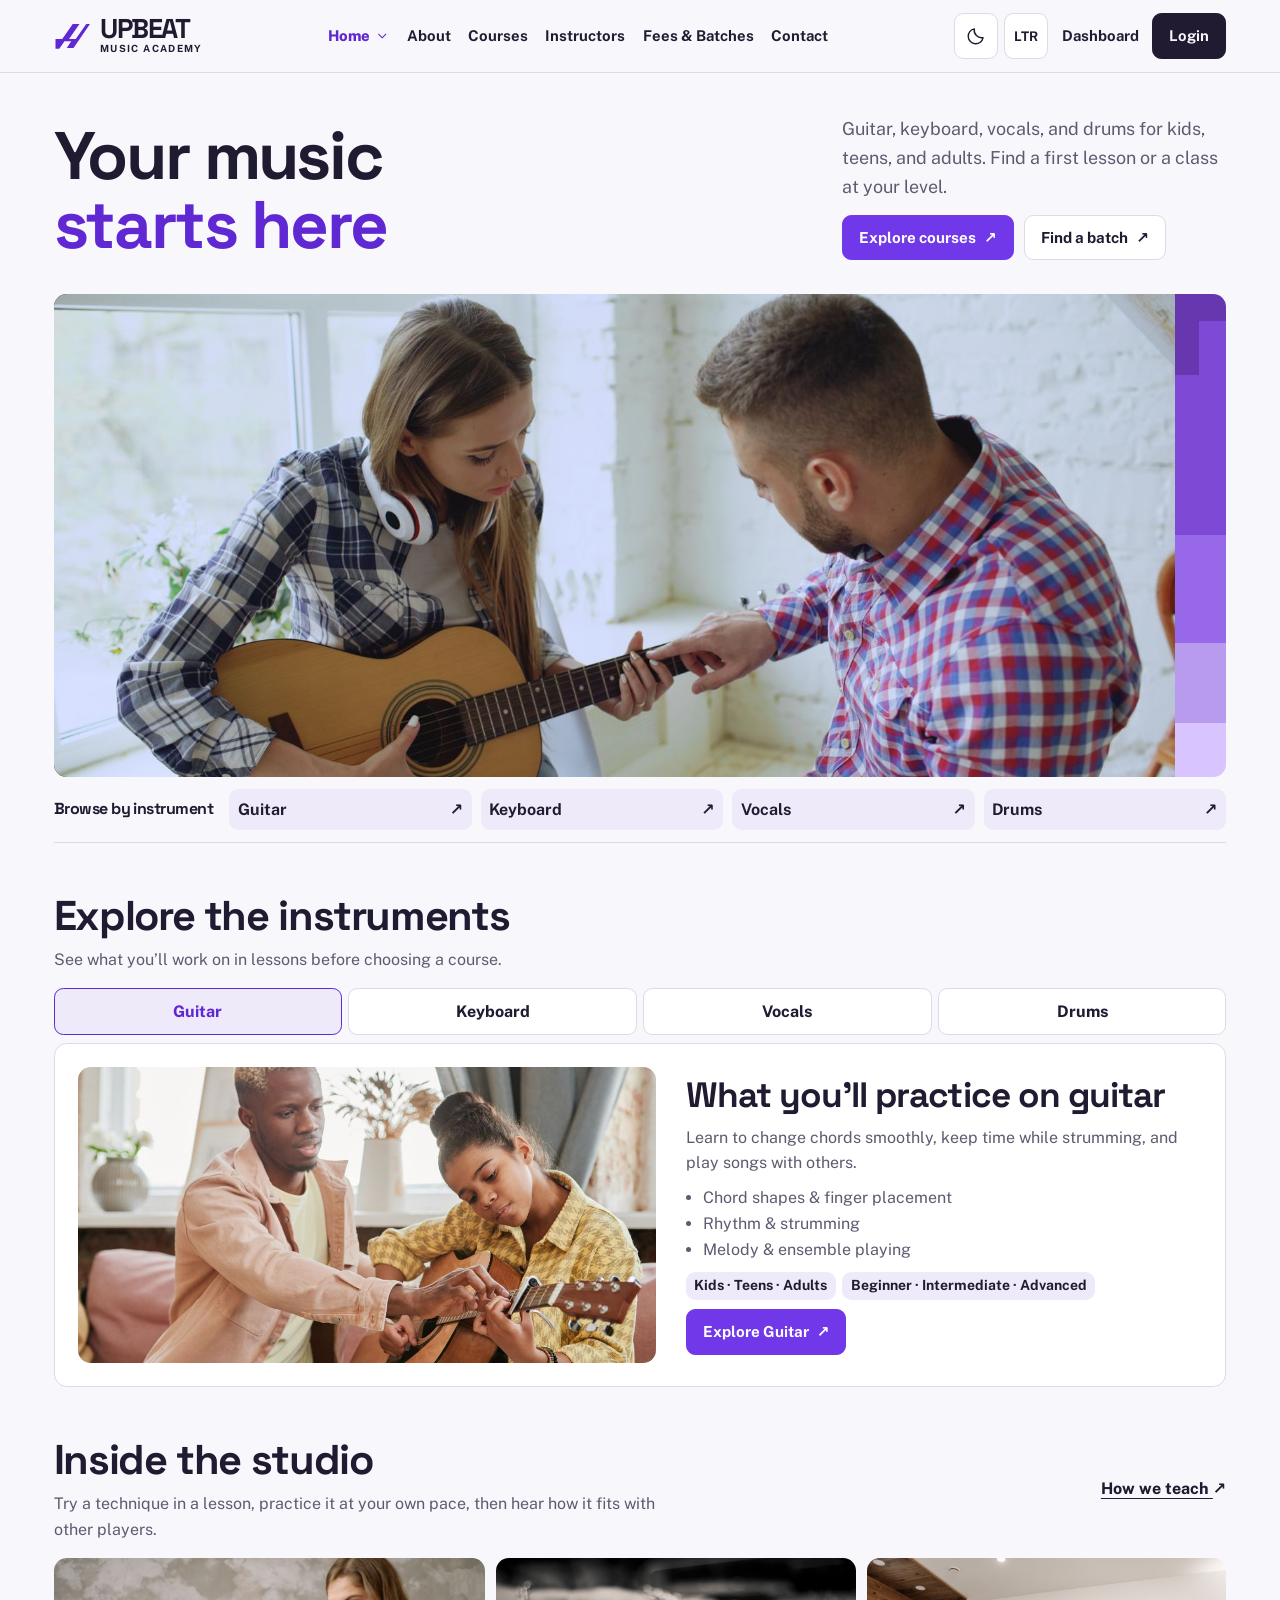
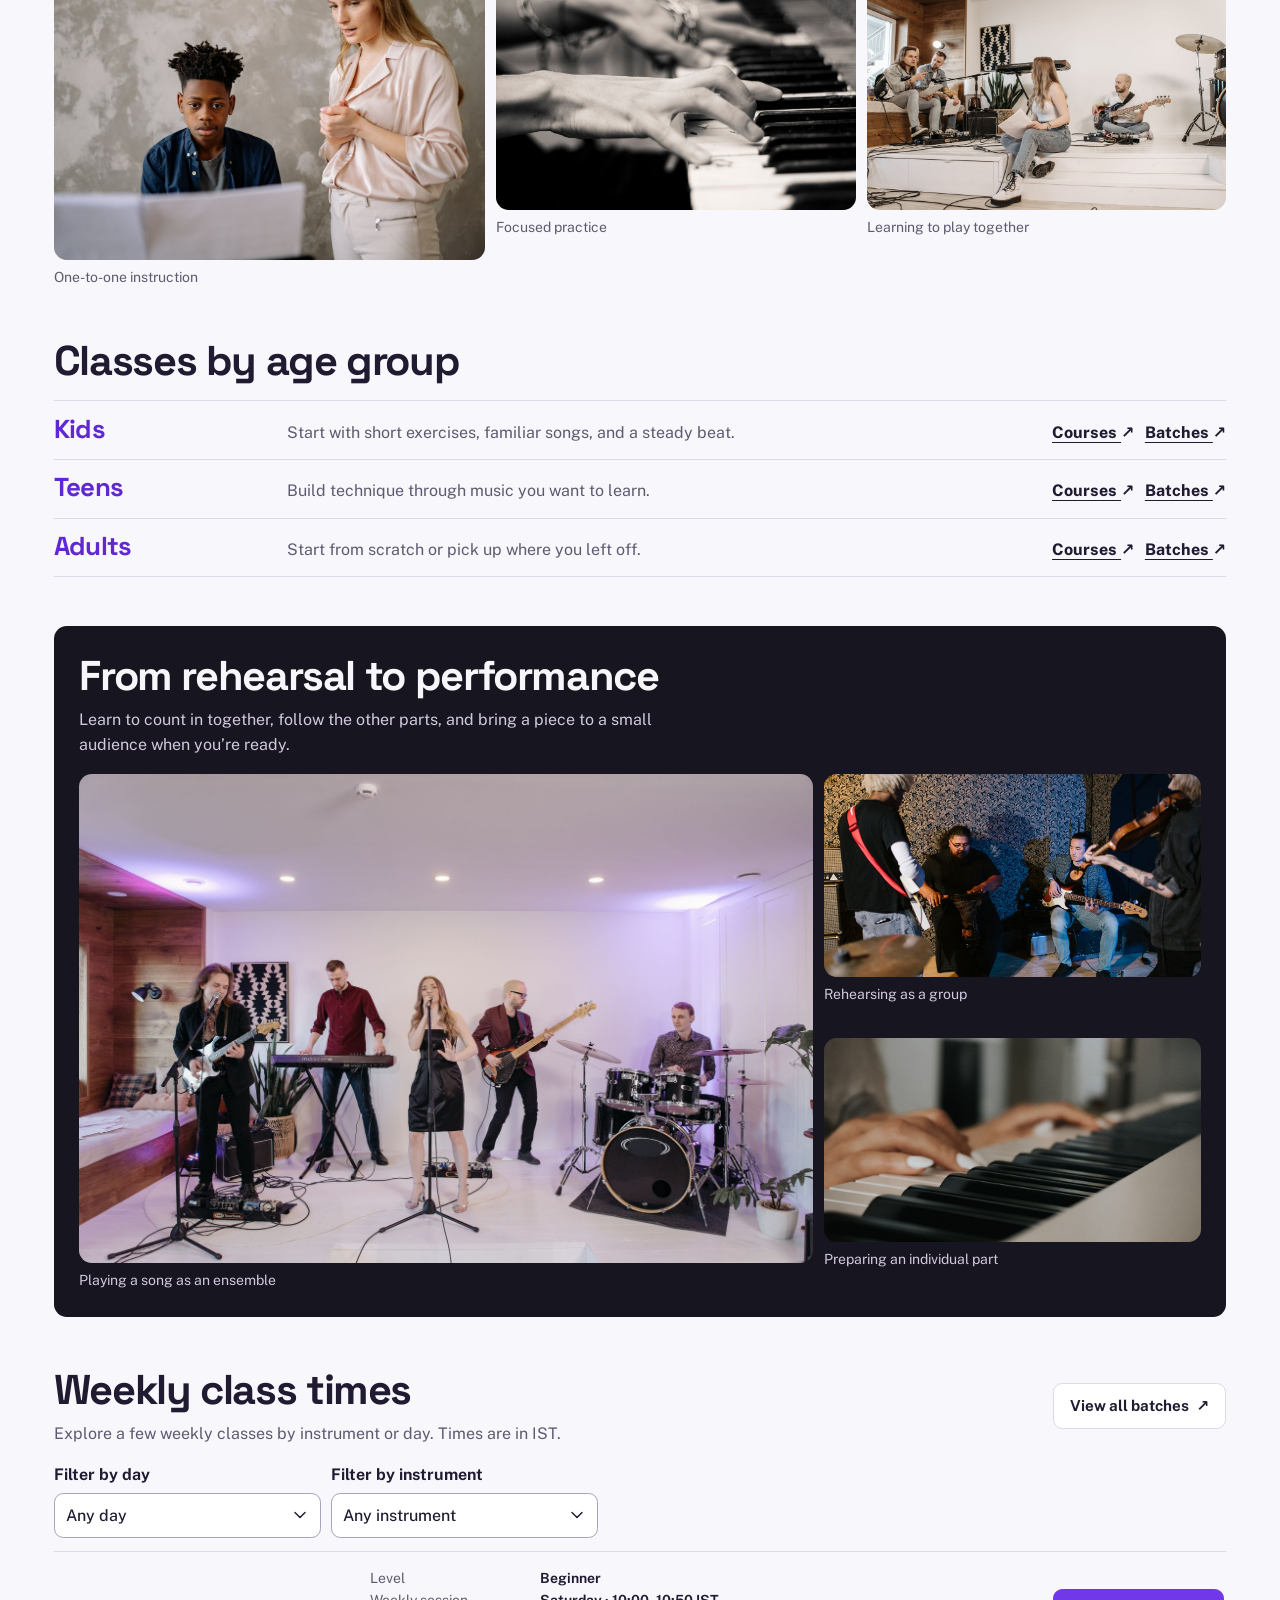
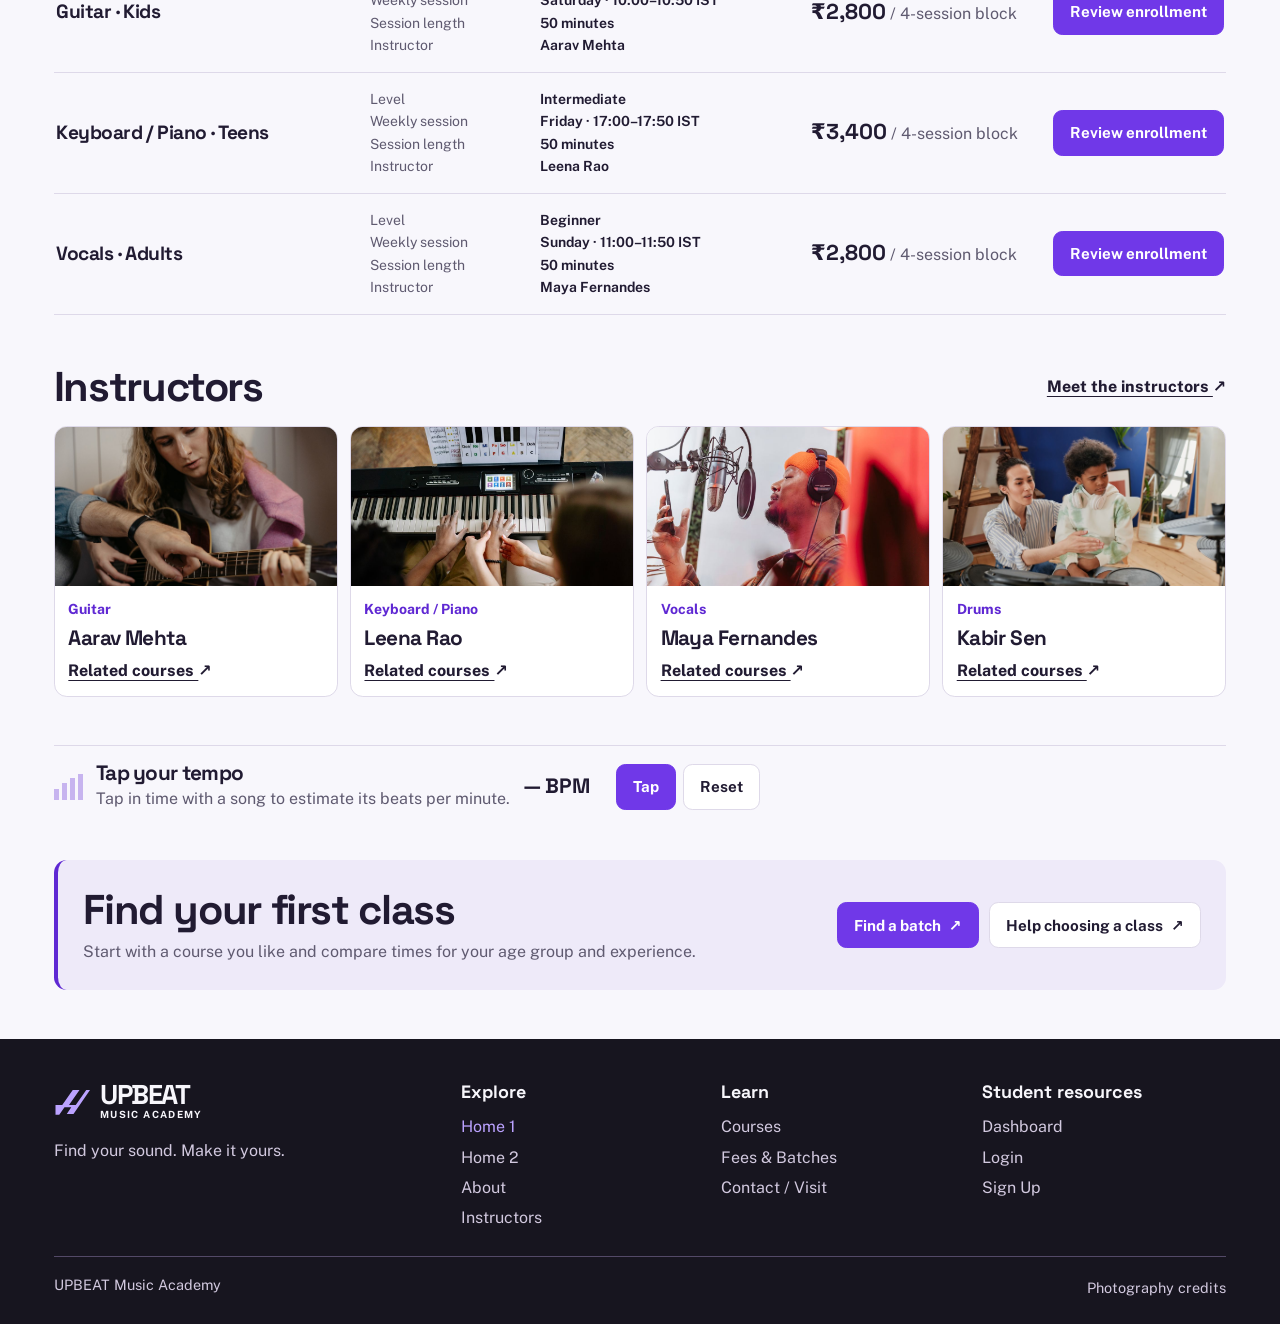
==== commit c18871f4: "Recover UPBEAT studio content and preserve class workflows" ====
--- a/index.html
+++ b/index.html
@@ -34,11 +34,11 @@
       <div class="container public-content front-page">
         <section class="front-feature" aria-labelledby="studio-title">
           <header class="front-lead">
-            <h1 id="studio-title">Music lessons for <em>kids, teens &amp; adults</em></h1>
+            <h1 id="studio-title">Your music <em>starts here</em></h1>
             <div class="front-actions">
               <p>
-                Learn guitar, keyboard, vocals, or drums. Start with a beginner class or find a group at
-                your level.
+                Guitar, keyboard, vocals, and drums for kids, teens, and adults. Find a first lesson or a
+                class at your level.
               </p>
               <div class="actions">
                 <a class="button accent" href="./pages/courses.html"
@@ -57,7 +57,7 @@
                   ./assets/images/bright-lesson-small.jpg  880w,
                   ./assets/images/bright-lesson.jpg       1600w
                 "
-                sizes="(min-width: 1460px) 930px, (min-width: 760px) 65vw, 92vw"
+                sizes="(min-width: 1460px) 1260px, 88vw"
                 alt="A teacher guides a teen’s hand on a guitar fretboard"
                 width="1600"
                 height="900"
@@ -66,21 +66,21 @@
                 data-photo
               />
             </figure>
-            <nav class="front-programmes pixel-field dark-section" aria-label="Instrument courses">
-              <h2>What do you want to learn?</h2>
-              <div>
-                <a href="./pages/courses.html?instrument=guitar#course-finder"
-                  >Guitar <span class="arrow" aria-hidden="true">↗</span></a
-                ><a href="./pages/courses.html?instrument=keyboard#course-finder"
-                  >Keyboard <span class="arrow" aria-hidden="true">↗</span></a
-                ><a href="./pages/courses.html?instrument=vocals#course-finder"
-                  >Vocals <span class="arrow" aria-hidden="true">↗</span></a
-                ><a href="./pages/courses.html?instrument=drums#course-finder"
-                  >Drums <span class="arrow" aria-hidden="true">↗</span></a
-                >
-              </div>
-            </nav>
-          </div>
+          </div>
+          <nav class="front-programmes" aria-label="Instrument courses">
+            <h2>Browse by instrument</h2>
+            <div>
+              <a href="./pages/courses.html?instrument=guitar#course-finder"
+                >Guitar <span class="arrow" aria-hidden="true">↗</span></a
+              ><a href="./pages/courses.html?instrument=keyboard#course-finder"
+                >Keyboard <span class="arrow" aria-hidden="true">↗</span></a
+              ><a href="./pages/courses.html?instrument=vocals#course-finder"
+                >Vocals <span class="arrow" aria-hidden="true">↗</span></a
+              ><a href="./pages/courses.html?instrument=drums#course-finder"
+                >Drums <span class="arrow" aria-hidden="true">↗</span></a
+              >
+            </div>
+          </nav>
         </section>
         <section class="public-block" id="instruments">
           <header class="block-title">
@@ -95,6 +95,59 @@
             >
           </div>
         </section>
+
+        <section class="public-block">
+          <div class="block-heading-row">
+            <header class="block-title">
+              <h2>Inside the studio</h2>
+              <p>
+                Try a technique in a lesson, practice it at your own pace, then hear how it fits with
+                other players.
+              </p>
+            </header>
+            <a class="text-link" href="./pages/about.html#approach"
+              >How we teach <span class="arrow" aria-hidden="true">↗</span></a
+            >
+          </div>
+          <div class="studio-gallery">
+            <figure>
+              <img
+                src="./assets/images/score-lesson.jpg"
+                width="1160"
+                height="773"
+                alt="A teacher points to sheet music alongside a learner"
+                loading="lazy"
+                decoding="async"
+                data-photo
+              />
+              <figcaption>One-to-one instruction</figcaption>
+            </figure>
+            <figure>
+              <img
+                src="./assets/images/keys-study.jpg"
+                width="1400"
+                height="933"
+                alt="A pianist reads music while practicing at a keyboard"
+                loading="lazy"
+                decoding="async"
+                data-photo
+              />
+              <figcaption>Focused practice</figcaption>
+            </figure>
+            <figure>
+              <img
+                src="./assets/images/group.jpg"
+                width="1200"
+                height="801"
+                alt="Musicians sit with guitars and other instruments in a rehearsal room"
+                loading="lazy"
+                decoding="async"
+                data-photo
+              />
+              <figcaption>Learning to play together</figcaption>
+            </figure>
+          </div>
+        </section>
         <section class="public-block learner-block">
           <header class="block-title"><h2>Classes by age group</h2></header>
           <ul class="learner-list">
@@ -133,34 +186,59 @@
             </li>
           </ul>
         </section>
-        <section class="practice-feature public-block">
-          <figure>
-            <img
-              src="./assets/images/studio-stage.jpg"
-              alt="Five musicians play guitars, keyboard, and drums together"
-              width="1500"
-              height="1001"
-              loading="lazy"
-              decoding="async"
-              data-photo
-            />
-          </figure>
-          <div>
-            <h2>From your first lesson to playing together</h2>
+
+        <section class="public-block performance-field dark-section">
+          <header class="block-title">
+            <h2>From rehearsal to performance</h2>
             <p>
-              Work on a short piece with your teacher. When you’re ready to play with others, practice
-              counting in, keeping time, and listening to their parts.
+              Learn to count in together, follow the other parts, and bring a piece to a small audience
+              when you’re ready.
             </p>
-            <a class="text-link" href="./pages/about.html#approach"
-              >See how lessons work <span class="arrow" aria-hidden="true">↗</span></a
-            >
+          </header>
+          <div class="performance-gallery">
+            <figure>
+              <img
+                src="./assets/images/studio-stage.jpg"
+                width="1500"
+                height="1001"
+                alt="Five musicians perform together with guitars, keyboard and drums"
+                loading="lazy"
+                decoding="async"
+                data-photo
+              />
+              <figcaption>Playing a song as an ensemble</figcaption>
+            </figure>
+            <figure>
+              <img
+                src="./assets/images/close-rehearsal.jpg"
+                width="1400"
+                height="933"
+                alt="A band practices together in a recording studio"
+                loading="lazy"
+                decoding="async"
+                data-photo
+              />
+              <figcaption>Rehearsing as a group</figcaption>
+            </figure>
+            <figure>
+              <img
+                src="./assets/images/keys-detail.jpg"
+                width="1000"
+                height="667"
+                alt="Hands playing a piano keyboard"
+                loading="lazy"
+                decoding="async"
+                data-photo
+              />
+              <figcaption>Preparing an individual part</figcaption>
+            </figure>
           </div>
         </section>
         <section class="public-block">
           <div class="block-heading-row">
             <header class="block-title">
               <h2>Weekly class times</h2>
-              <p>See a few examples or filter by day. Times are in IST.</p>
+              <p>Explore a few weekly classes by instrument or day. Times are in IST.</p>
             </header>
             <a class="button" href="./pages/fees-batches.html"
               >View all batches <span class="arrow" aria-hidden="true">↗</span></a
@@ -190,9 +268,19 @@
               ><button class="button" type="button" data-reset>Reset</button>
             </div>
           </div>
-          <a class="text-link" href="./pages/contact.html?topic=Course%20enquiry#enquiry"
-            >Help choosing a class <span class="arrow" aria-hidden="true">↗</span></a
-          >
+        </section>
+        <section class="public-block next-step" aria-label="Find your first class">
+          <div>
+            <h2>Find your first class</h2>
+            <p>Start with a course you like and compare times for your age group and experience.</p>
+          </div>
+          <div class="actions">
+            <a class="button accent" href="./pages/home2.html#path-finder"
+              >Find a batch <span class="arrow" aria-hidden="true">↗</span></a
+            ><a class="button" href="./pages/contact.html?topic=Course%20enquiry#enquiry"
+              >Help choosing a class <span class="arrow" aria-hidden="true">↗</span></a
+            >
+          </div>
         </section>
       </div>
     </main>
--- a/assets/css/style.css
+++ b/assets/css/style.css
@@ -391,21 +391,6 @@
 .card p {
   color: var(--muted);
 }
-.closing {
-  display: grid;
-  align-items: center;
-  gap: 1.25rem;
-  background: var(--soft);
-  border-radius: var(--radius);
-  padding: clamp(1.35rem, 4vw, 3.25rem);
-}
-.closing h2 {
-  max-inline-size: 19ch;
-}
-.closing p {
-  margin-block-start: 0.65rem;
-  color: var(--muted);
-}
 .selects {
   display: grid;
   align-items: end;
@@ -581,9 +566,6 @@
   }
 }
 @media (min-width: 720px) {
-  .closing {
-    grid-template-columns: 1fr auto;
-  }
   .selects {
     grid-template-columns: repeat(3, minmax(0, 1fr));
   }
@@ -700,20 +682,6 @@
     animation-duration: 0s !important;
   }
 }
-.preview-filter {
-  max-inline-size: 21rem;
-}
-.course-option {
-  border-block-start: 1px solid var(--line);
-  padding-block: 0.55rem;
-}
-.course-option summary {
-  font-weight: 710;
-  color: var(--accent-text);
-}
-.course-option[open] {
-  padding-block-end: 0.8rem;
-}
 button:disabled {
   cursor: default;
   opacity: 0.7;
@@ -725,9 +693,6 @@
 .modal dd {
   overflow-wrap: anywhere;
   max-inline-size: 100%;
-}
-.course-option > .course-option {
-  margin-inline-start: 0.8rem;
 }
 .drawer-home summary {
   display: flex;
--- a/assets/css/studio.css
+++ b/assets/css/studio.css
@@ -28,6 +28,7 @@
 }
 .public-content .page-intro h1 {
   text-wrap: initial;
+  font-size: clamp(2.15rem, 4.15vw, 3.25rem);
 }
 .page-intro p,
 .front-actions > p {
@@ -59,12 +60,30 @@
   padding-block-start: 1rem;
   border-block-start: 1px solid var(--line);
 }
-.pixel-field {
-  --pixel-position: right center;
-  background: var(--night) url('../images/pixel-rhythm.svg') var(--pixel-position) / cover no-repeat;
-}
-.pixel-field:dir(rtl) {
-  --pixel-position: left center;
+.next-step,
+.guidance-line {
+  display: flex;
+  align-items: center;
+  justify-content: space-between;
+  flex-wrap: wrap;
+  gap: 0.9rem 1.45rem;
+  padding: var(--panel-padding);
+}
+.next-step {
+  background: var(--soft);
+  border-radius: var(--editorial-radius);
+  border-inline-start: 0.28rem solid var(--accent-text);
+}
+.next-step p {
+  margin-block-start: 0.4rem;
+  color: var(--muted);
+}
+.guidance-line {
+  border-block: 1px solid var(--line);
+  padding-inline: 0;
+}
+.guidance-line .block-title {
+  margin: 0;
 }
 
 /* Home programme and instrument explorer */
@@ -80,7 +99,7 @@
 }
 .front-lead h1 {
   max-inline-size: 20ch;
-  font-size: clamp(2.4rem, 5.25vw, 4.65rem);
+  font-size: clamp(2.4rem, 5.25vw, 4.5rem);
   line-height: 1.03;
   text-wrap: initial;
 }
@@ -97,51 +116,49 @@
 .front-media {
   overflow: clip;
   border-radius: var(--editorial-radius);
-  background: var(--night);
+  border-inline-end: clamp(0.65rem, 4vw, 3.75rem) solid transparent;
+  background: var(--night) url('../images/pixel-rhythm.svg') right center / auto 100% no-repeat
+    border-box;
+}
+.front-media:dir(rtl) {
+  background-position: left center;
 }
 .front-photo img {
   inline-size: 100%;
   block-size: auto;
   aspect-ratio: 1.65;
-  object-position: center 35%;
+  object-position: center 12%;
 }
 .front-programmes {
   display: grid;
-  align-content: end;
-  gap: 0.75rem;
-  min-inline-size: 0;
-  padding: clamp(0.85rem, 2.3vw, 2rem);
+  gap: 0.5rem 1rem;
+  align-items: center;
+  padding-block: 0.75rem;
+  border-block-end: 1px solid var(--line);
 }
 .front-programmes h2 {
-  font-size: clamp(1.25rem, 2.15vw, 1.85rem);
-  justify-self: start;
-  max-inline-size: 17ch;
-  padding: 0.55rem 0.75rem;
-  background: #211632;
+  font-size: 1rem;
 }
 .front-programmes > div {
   display: grid;
   grid-template-columns: repeat(2, minmax(0, 1fr));
-  background: #211632;
-  border-block-start: 1px solid #786490;
+  gap: 0.25rem 0.55rem;
 }
 .front-programmes a {
   display: flex;
   align-items: center;
   justify-content: space-between;
-  gap: 0.45rem;
-  min-block-size: 2.6rem;
-  padding: 0.4rem 0.75rem;
-  border-block-end: 1px solid #786490;
-  font-weight: 700;
+  gap: 0.4rem;
+  min-block-size: 2.55rem;
+  padding: 0.32rem 0.55rem;
+  border-radius: var(--radius-control);
+  background: var(--soft);
+  font-weight: 680;
   text-decoration: none;
-}
-.front-programmes a:focus-visible {
-  outline-offset: -3px;
 }
 .front-programmes a:hover {
   color: var(--accent-text);
-  background: #33224d;
+  background: var(--surface-hover);
 }
 .instrument-rail {
   display: grid;
@@ -245,6 +262,125 @@
   aspect-ratio: 1.58;
   object-position: center 45%;
 }
+/* Photo essays and the lesson sequence */
+.studio-gallery,
+.performance-gallery,
+.instrument-previews,
+.music-steps dl {
+  display: grid;
+  grid-template-columns: minmax(0, 1fr);
+  gap: 0.7rem;
+}
+.studio-gallery img,
+.performance-gallery img,
+.finder-intro img,
+.instrument-previews img,
+.contact-sidebar img {
+  inline-size: 100%;
+  block-size: auto;
+  border-radius: var(--editorial-radius);
+}
+.studio-gallery img {
+  aspect-ratio: 1.55;
+}
+.studio-gallery figure:first-child img {
+  object-position: center 24%;
+}
+.studio-gallery figcaption,
+.performance-gallery figcaption {
+  padding-block: 0.38rem 0;
+  color: var(--muted);
+  font-size: var(--size-meta);
+}
+.performance-field {
+  padding: var(--panel-padding);
+  border-radius: var(--editorial-radius);
+}
+.performance-gallery img {
+  aspect-ratio: 1.62;
+}
+.performance-gallery figure:first-child img {
+  aspect-ratio: 1.5;
+  object-position: center 55%;
+}
+.music-steps dl {
+  margin: 0;
+  gap: 0.75rem 1rem;
+}
+.music-steps dl > div {
+  border-block-start: 2px solid var(--accent-text);
+  padding-block-start: 0.55rem;
+}
+.music-steps dt {
+  font: 700 1.22rem/1.2 var(--display);
+}
+.music-steps dd {
+  margin: 0.3rem 0 0;
+  color: var(--muted);
+}
+.finder-intro {
+  display: grid;
+  grid-template-columns: minmax(0, 1fr);
+  gap: var(--inner-gap);
+  align-items: center;
+  margin-block-end: var(--inner-gap);
+  padding: var(--panel-padding);
+  background: var(--soft);
+  border-radius: var(--editorial-radius);
+}
+.finder-intro > div {
+  display: grid;
+  justify-items: start;
+  gap: 0.75rem;
+}
+.finder-intro h1 {
+  font-size: clamp(2.15rem, 4.15vw, 3.25rem);
+  text-wrap: initial;
+}
+.finder-intro p,
+.instrument-previews p {
+  color: var(--muted);
+}
+.finder-intro img {
+  aspect-ratio: 1.57;
+  object-position: center 20%;
+}
+.teaching-intro img {
+  object-position: center 43%;
+}
+.instrument-previews article {
+  display: grid;
+  grid-template-columns: minmax(0, 0.7fr) minmax(0, 1fr);
+  align-items: center;
+  gap: 0.7rem;
+  padding: 0.6rem;
+  border: 1px solid var(--line);
+  border-radius: var(--editorial-radius);
+  background: var(--surface);
+}
+.instrument-previews article > div {
+  display: grid;
+  gap: 0.3rem;
+}
+.instrument-previews article:has(a[aria-current='true']) {
+  border-color: var(--accent-text);
+}
+.instrument-previews img {
+  aspect-ratio: 1.12;
+}
+.instrument-previews article:first-child img {
+  object-position: center 60%;
+}
+.instrument-previews p {
+  font-size: 0.94rem;
+}
+.preview-filter {
+  display: grid;
+  grid-template-columns: repeat(auto-fit, minmax(min(100%, 12rem), 1fr));
+  gap: 0.65rem;
+  max-inline-size: 34rem;
+}
+
 .practice-strip {
   display: flex;
   align-items: center;
@@ -312,14 +448,15 @@
   background: var(--surface);
 }
 .lab-tracks {
-  display: flex;
-  flex-wrap: wrap;
+  display: grid;
+  grid-template-columns: repeat(2, minmax(0, 1fr));
   gap: 0.35rem 0.5rem;
   margin-block-end: 0.85rem;
 }
 .lab-tracks a {
   display: inline-flex;
   align-items: center;
+  justify-content: space-between;
   gap: 0.4rem;
   min-block-size: 2.5rem;
   padding: 0.32rem 0.7rem;
@@ -437,28 +574,6 @@
 .planner .practice-feature img {
   object-position: center 26%;
 }
-.weekly-preview {
-  margin-block-start: 1rem;
-  border-block: 1px solid var(--line);
-}
-.weekly-preview > summary {
-  display: flex;
-  justify-content: space-between;
-  align-items: center;
-  gap: 0.75rem;
-  padding: 0.75rem 0;
-  font-weight: 700;
-}
-.weekly-preview > summary::after {
-  content: '+';
-  color: var(--accent-text);
-}
-.weekly-preview[open] > summary::after {
-  content: '−';
-}
-.weekly-preview[open] .schedule-section {
-  padding-block-end: 0.75rem;
-}
 .inline-help {
   display: flex;
   flex-wrap: wrap;
@@ -518,7 +633,8 @@
   overflow: clip;
   background: var(--surface);
 }
-.faculty-profile img {
+.faculty-profile img,
+.teaching-credit img {
   inline-size: 100%;
   block-size: auto;
   aspect-ratio: 1.78;
@@ -589,7 +705,10 @@
 .catalogue-tracks img {
   inline-size: 100%;
   block-size: auto;
-  aspect-ratio: 2.1;
+  aspect-ratio: 1.85;
+}
+.catalogue-tracks a:first-child img {
+  object-position: center 27%;
 }
 .catalogue-tracks a > span {
   display: flex;
@@ -634,13 +753,21 @@
 }
 .course-module .course-option {
   margin-block: 0.25rem 0;
-  padding-inline: 0.75rem;
+  padding: 0.55rem 0.75rem;
   border: 1px solid var(--line);
   border-radius: var(--radius-control);
   background: var(--surface);
 }
 .course-module .course-option summary {
   min-block-size: 2.55rem;
+  color: var(--accent-text);
+  font-weight: 710;
+}
+.course-module .course-option[open] {
+  padding-block-end: 0.8rem;
+}
+.course-module .course-option > .course-option {
+  margin-inline-start: 0.5rem;
 }
 
 /* Contact workspace */
@@ -655,6 +782,10 @@
   padding: var(--panel-padding);
   border: 1px solid var(--line);
   border-radius: var(--editorial-radius);
+}
+.contact-sidebar img {
+  aspect-ratio: 1.92;
+  object-position: center 12%;
 }
 .contact-sidebar {
   display: grid;
@@ -707,6 +838,22 @@
 }
 
 @media (min-width: 540px) {
+  .lab-tracks {
+    display: flex;
+    flex-wrap: wrap;
+  }
+  .front-programmes > div {
+    grid-template-columns: repeat(4, minmax(0, 1fr));
+  }
+  .studio-gallery,
+  .performance-gallery,
+  .instrument-previews {
+    grid-template-columns: repeat(2, minmax(0, 1fr));
+  }
+  .studio-gallery figure:first-child,
+  .performance-gallery figure:first-child {
+    grid-column: 1/-1;
+  }
   .instrument-rail {
     grid-template-columns: repeat(4, minmax(0, 1fr));
   }
@@ -744,7 +891,38 @@
     align-items: center;
   }
   .front-photo img {
-    aspect-ratio: 1.92;
+    aspect-ratio: 2.32;
+  }
+  .front-programmes {
+    grid-template-columns: auto minmax(0, 1fr);
+  }
+  .studio-gallery {
+    grid-template-columns: minmax(0, 1.2fr) repeat(2, minmax(0, 1fr));
+  }
+  .studio-gallery figure:first-child {
+    grid-column: auto;
+  }
+  .studio-gallery img {
+    aspect-ratio: 1.43;
+  }
+  .performance-gallery {
+    grid-template-columns: minmax(0, 1.95fr) minmax(0, 1fr);
+  }
+  .performance-gallery figure:first-child {
+    grid-column: 1;
+    grid-row: span 2;
+  }
+  .performance-gallery img {
+    aspect-ratio: 1.85;
+  }
+  .music-steps dl {
+    grid-template-columns: repeat(3, minmax(0, 1fr));
+  }
+  .finder-intro {
+    grid-template-columns: minmax(0, 1.1fr) minmax(0, 1fr);
+  }
+  .finder-intro img {
+    aspect-ratio: 1.95;
   }
   .instrument-display,
   .practice-feature {
@@ -774,22 +952,6 @@
   }
   .contact-faq .faq {
     grid-template-columns: repeat(2, minmax(0, 1fr));
-  }
-}
-
-@media (min-width: 760px) {
-  .front-media {
-    grid-template-columns: minmax(0, 2.35fr) minmax(0, 1fr);
-  }
-  .front-photo img {
-    aspect-ratio: 2.05;
-    block-size: 100%;
-  }
-  .front-programmes > div {
-    grid-template-columns: minmax(0, 1fr);
-  }
-  .front-programmes a {
-    padding-block: 0.55rem;
   }
 }
 
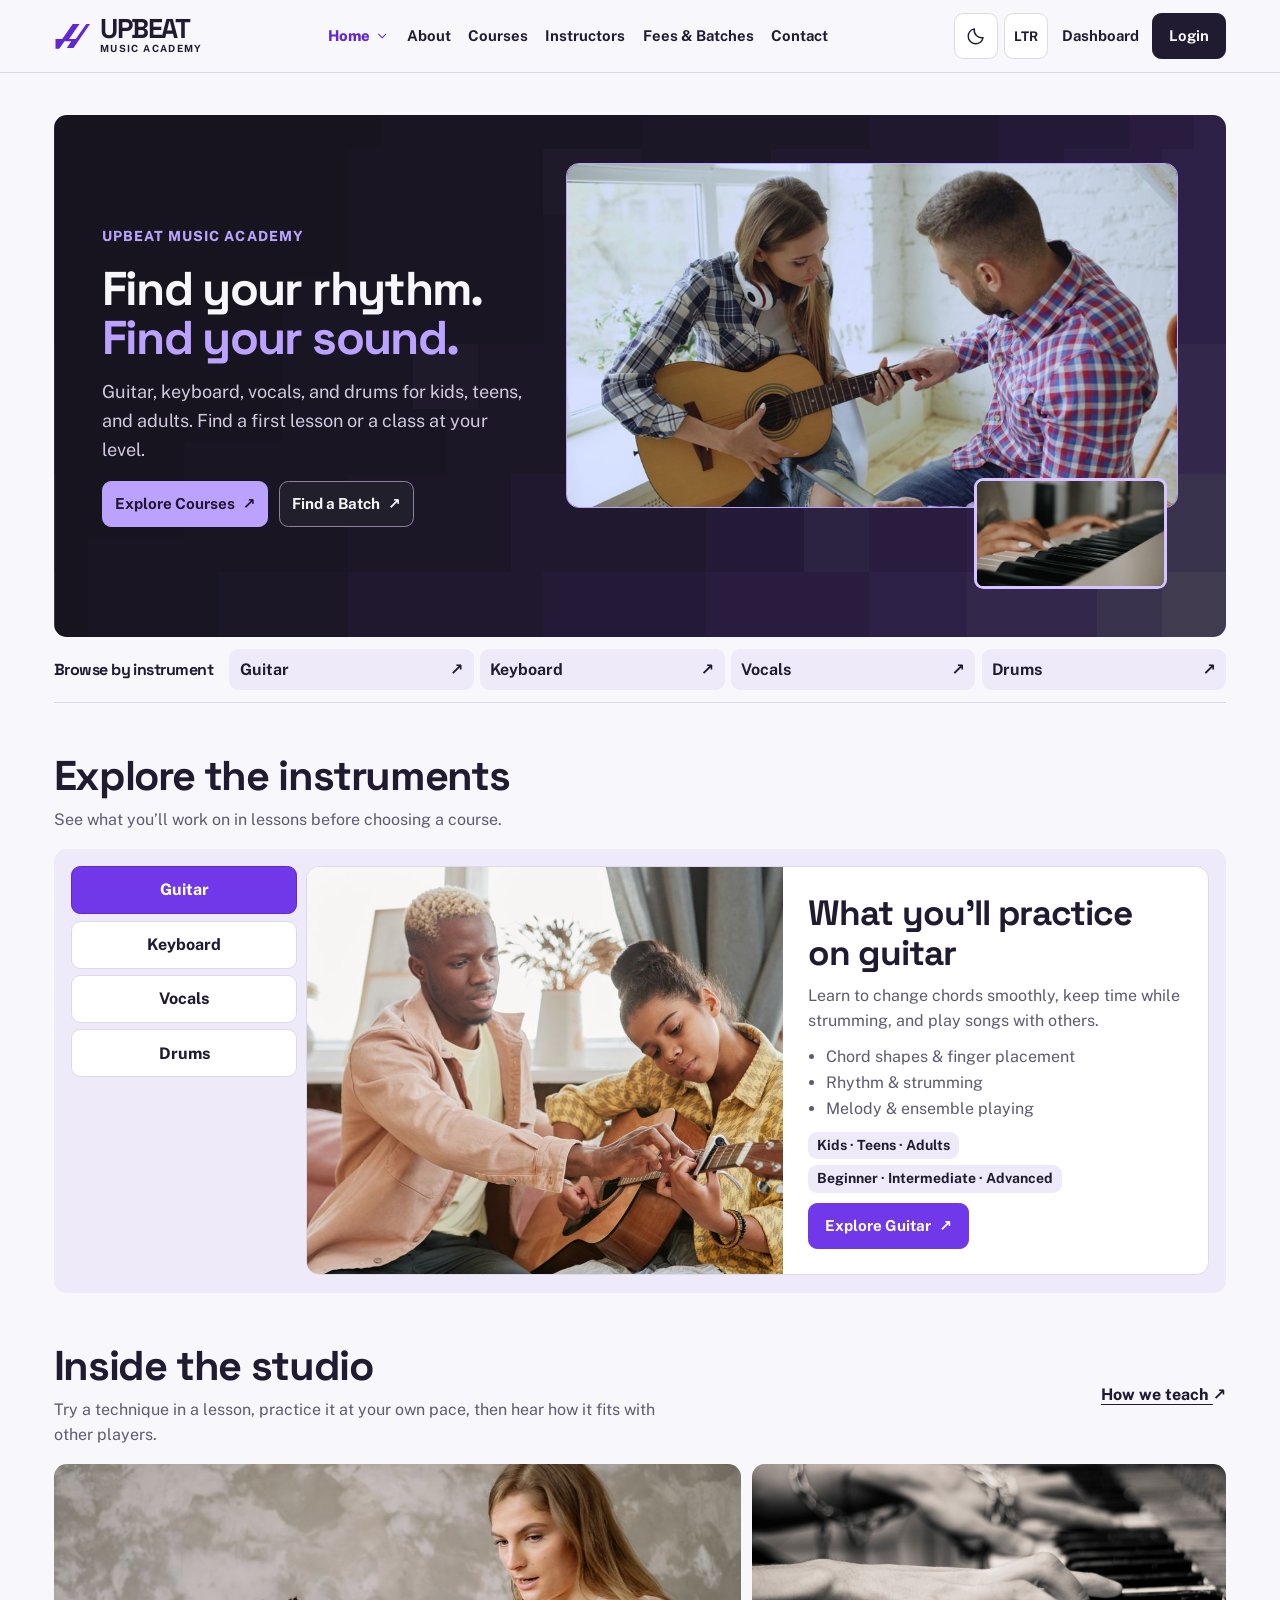
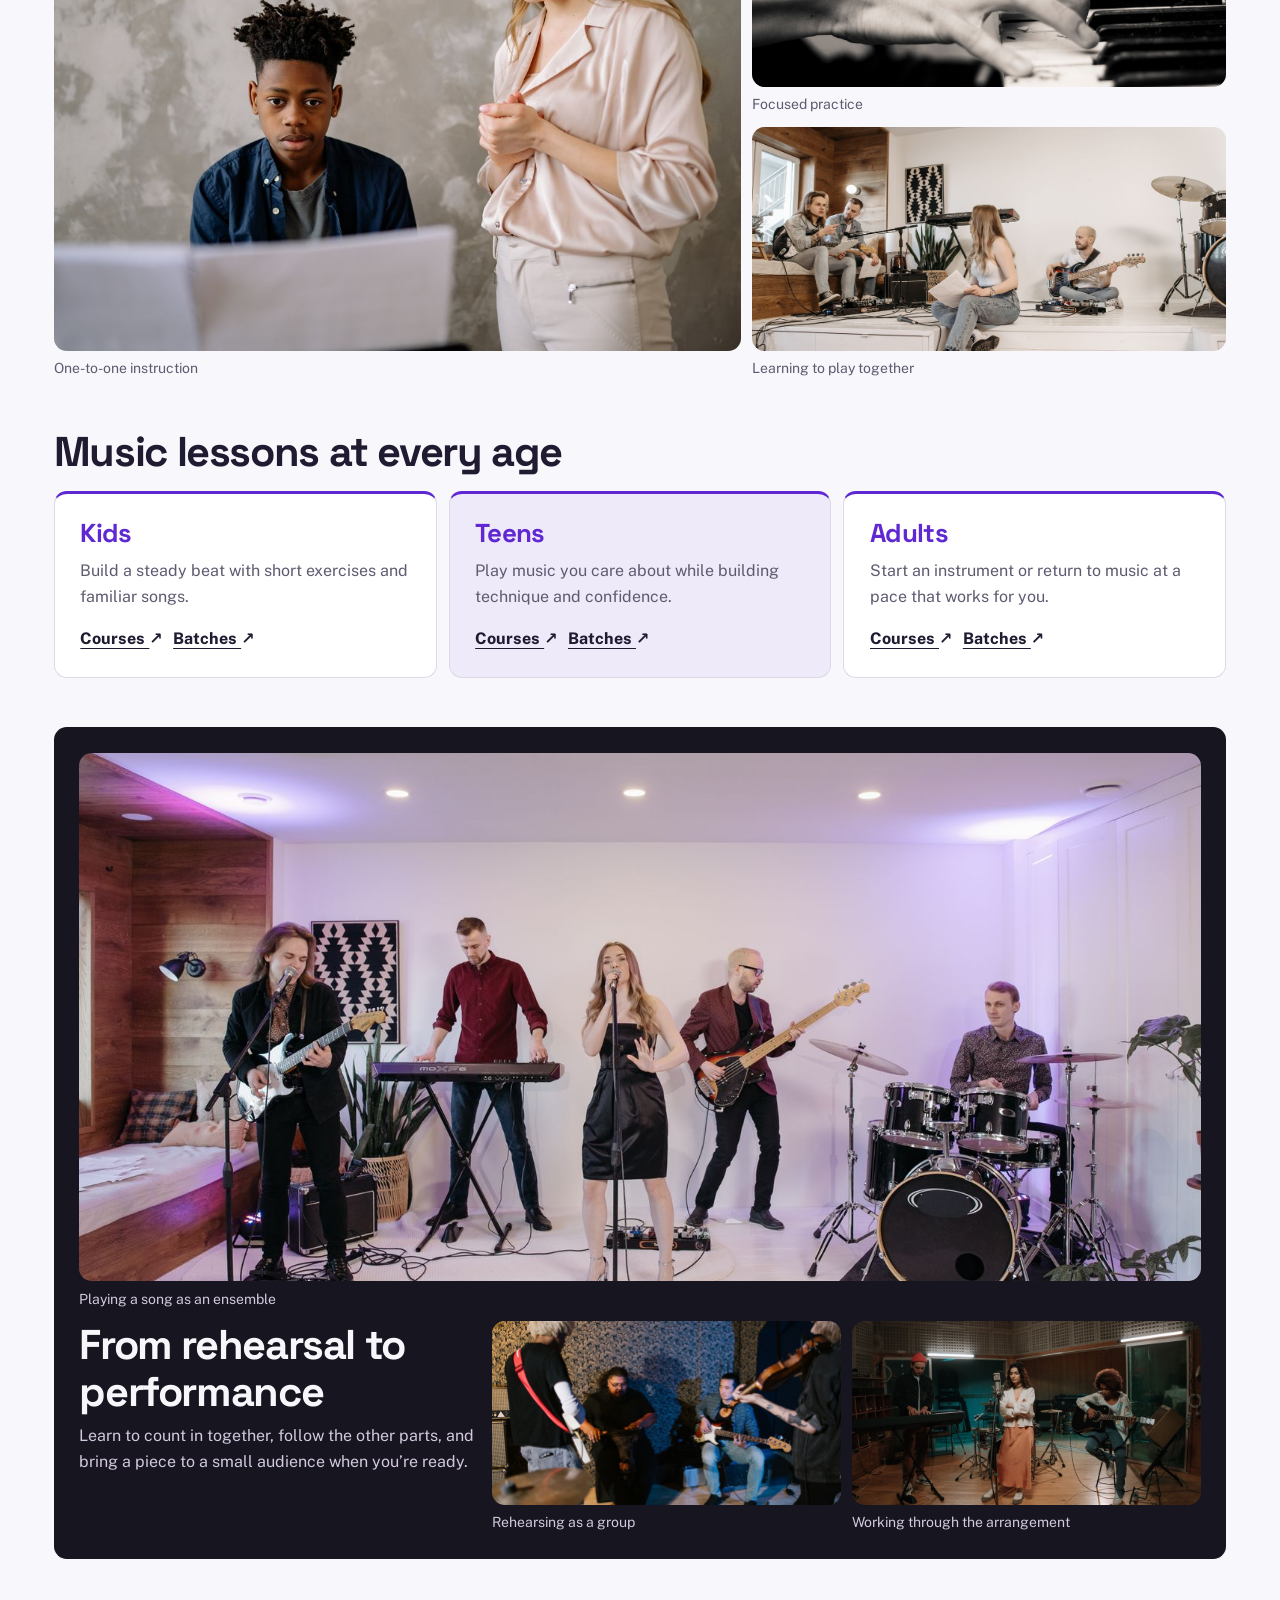
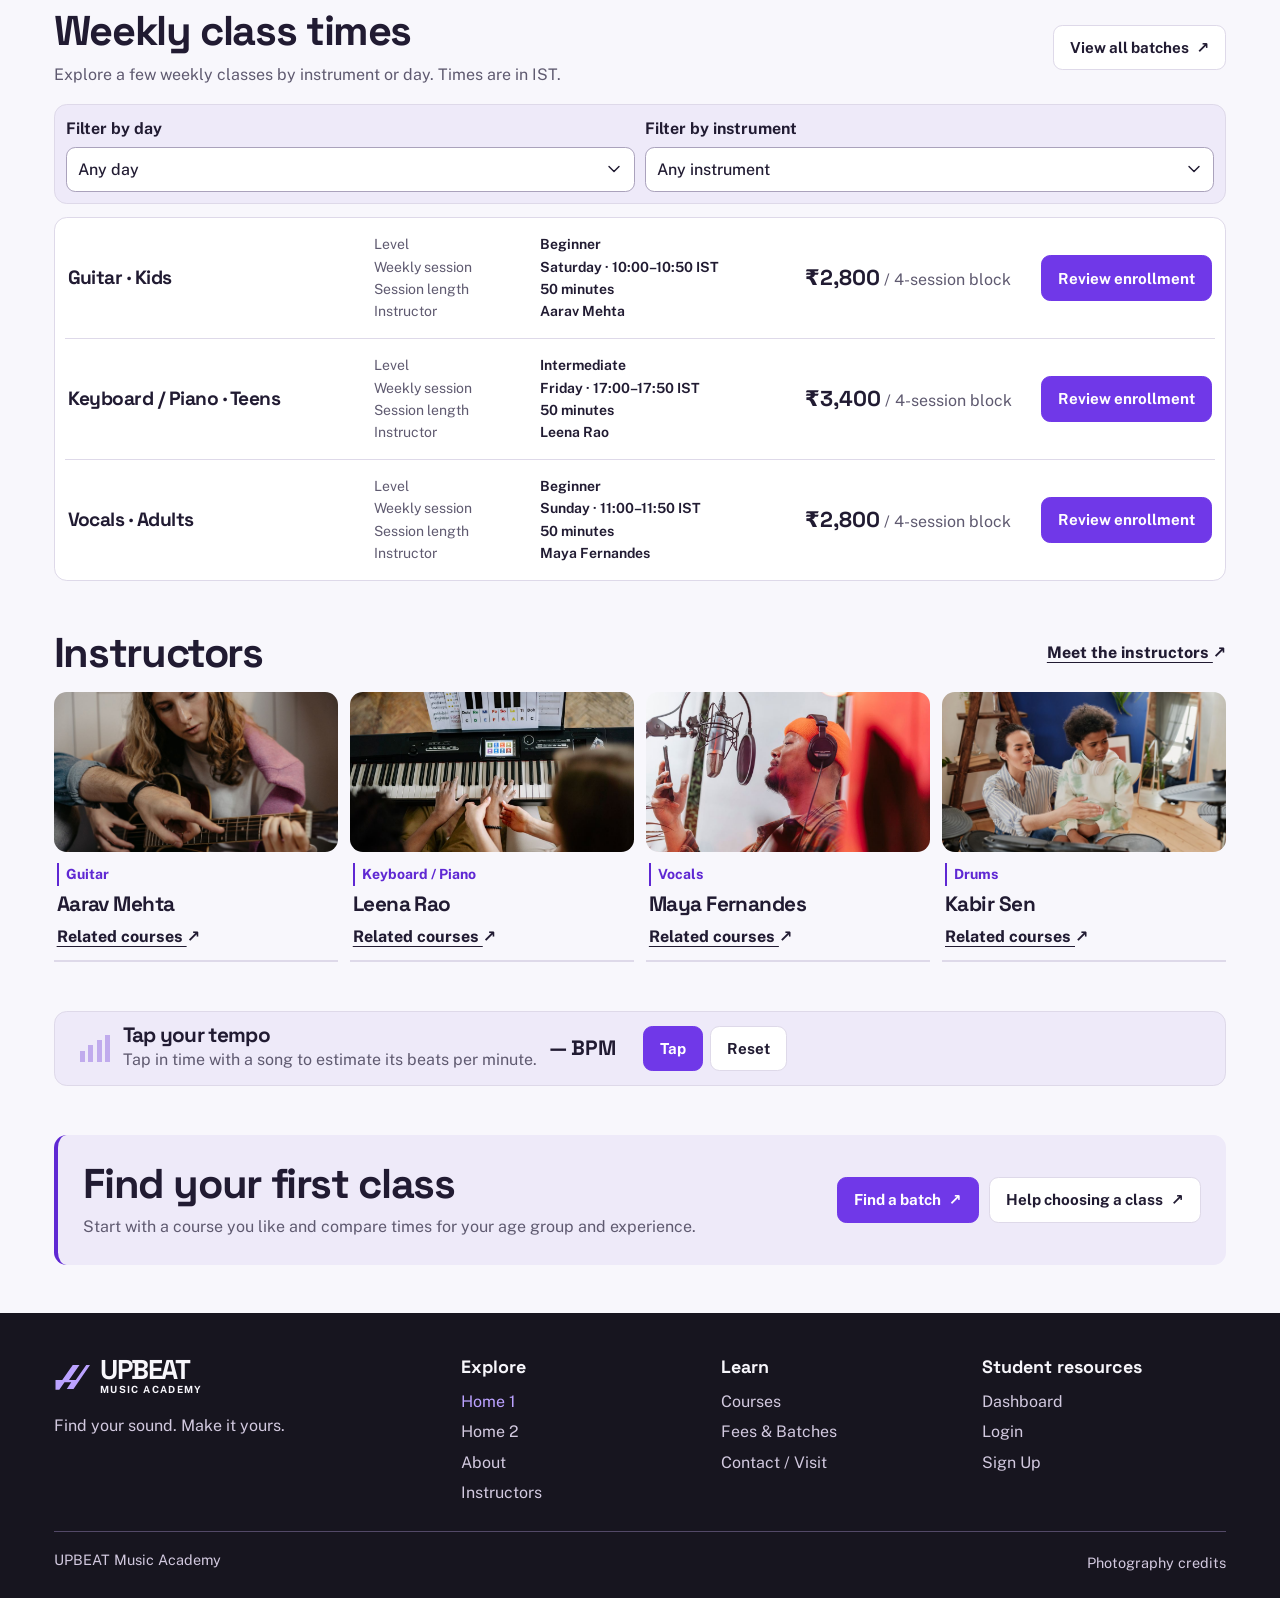
==== commit 65109b87: "Redesign UPBEAT studio, music lab, and course gallery" ====
--- a/index.html
+++ b/index.html
@@ -33,39 +33,53 @@
     <main id="main" tabindex="-1">
       <div class="container public-content front-page">
         <section class="front-feature" aria-labelledby="studio-title">
-          <header class="front-lead">
-            <h1 id="studio-title">Your music <em>starts here</em></h1>
-            <div class="front-actions">
+          <div class="front-stage dark-section">
+            <header class="front-lead">
+              <p class="studio-eyebrow">UPBEAT Music Academy</p>
+              <h1 id="studio-title">
+                <bdi>Find your rhythm.</bdi> <em><bdi>Find your sound.</bdi></em>
+              </h1>
               <p>
                 Guitar, keyboard, vocals, and drums for kids, teens, and adults. Find a first lesson or a
                 class at your level.
               </p>
               <div class="actions">
                 <a class="button accent" href="./pages/courses.html"
-                  >Explore courses <span class="arrow" aria-hidden="true">↗</span></a
-                ><a class="button" href="./pages/fees-batches.html"
-                  >Find a batch <span class="arrow" aria-hidden="true">↗</span></a
+                  >Explore Courses <span class="arrow" aria-hidden="true">↗</span></a
+                ><a class="button inverse" href="./pages/fees-batches.html"
+                  >Find a Batch <span class="arrow" aria-hidden="true">↗</span></a
                 >
               </div>
+            </header>
+            <div class="front-media">
+              <figure class="front-photo">
+                <img
+                  src="./assets/images/bright-lesson.jpg"
+                  srcset="
+                    ./assets/images/bright-lesson-small.jpg  880w,
+                    ./assets/images/bright-lesson.jpg       1600w
+                  "
+                  sizes="(min-width: 1460px) 765px, (min-width: 950px) 55vw, 88vw"
+                  alt="A teacher guides a teen’s hand on a guitar fretboard"
+                  width="1600"
+                  height="900"
+                  fetchpriority="high"
+                  decoding="async"
+                  data-photo
+                />
+              </figure>
+              <figure class="front-detail">
+                <img
+                  src="./assets/images/keys-detail.jpg"
+                  width="1000"
+                  height="667"
+                  alt="Hands playing a keyboard"
+                  loading="lazy"
+                  decoding="async"
+                  data-photo
+                />
+              </figure>
             </div>
-          </header>
-          <div class="front-media">
-            <figure class="front-photo">
-              <img
-                src="./assets/images/bright-lesson.jpg"
-                srcset="
-                  ./assets/images/bright-lesson-small.jpg  880w,
-                  ./assets/images/bright-lesson.jpg       1600w
-                "
-                sizes="(min-width: 1460px) 1260px, 88vw"
-                alt="A teacher guides a teen’s hand on a guitar fretboard"
-                width="1600"
-                height="900"
-                fetchpriority="high"
-                decoding="async"
-                data-photo
-              />
-            </figure>
           </div>
           <nav class="front-programmes" aria-label="Instrument courses">
             <h2>Browse by instrument</h2>
@@ -82,7 +96,7 @@
             </div>
           </nav>
         </section>
-        <section class="public-block" id="instruments">
+        <section class="public-block home-instrument" id="instruments">
           <header class="block-title">
             <h2>Explore the instruments</h2>
             <p>See what you’ll work on in lessons before choosing a course.</p>
@@ -149,11 +163,11 @@
           </div>
         </section>
         <section class="public-block learner-block">
-          <header class="block-title"><h2>Classes by age group</h2></header>
+          <header class="block-title"><h2>Music lessons at every age</h2></header>
           <ul class="learner-list">
             <li>
               <h3>Kids</h3>
-              <p>Start with short exercises, familiar songs, and a steady beat.</p>
+              <p>Build a steady beat with short exercises and familiar songs.</p>
               <div class="actions">
                 <a class="text-link" href="./pages/courses.html?group=Kids"
                   >Courses <span class="arrow" aria-hidden="true">↗</span></a
@@ -164,7 +178,7 @@
             </li>
             <li>
               <h3>Teens</h3>
-              <p>Build technique through music you want to learn.</p>
+              <p>Play music you care about while building technique and confidence.</p>
               <div class="actions">
                 <a class="text-link" href="./pages/courses.html?group=Teens"
                   >Courses <span class="arrow" aria-hidden="true">↗</span></a
@@ -175,7 +189,7 @@
             </li>
             <li>
               <h3>Adults</h3>
-              <p>Start from scratch or pick up where you left off.</p>
+              <p>Start an instrument or return to music at a pace that works for you.</p>
               <div class="actions">
                 <a class="text-link" href="./pages/courses.html?group=Adults"
                   >Courses <span class="arrow" aria-hidden="true">↗</span></a
@@ -188,13 +202,6 @@
         </section>
 
         <section class="public-block performance-field dark-section">
-          <header class="block-title">
-            <h2>From rehearsal to performance</h2>
-            <p>
-              Learn to count in together, follow the other parts, and bring a piece to a small audience
-              when you’re ready.
-            </p>
-          </header>
           <div class="performance-gallery">
             <figure>
               <img
@@ -208,6 +215,13 @@
               />
               <figcaption>Playing a song as an ensemble</figcaption>
             </figure>
+            <header class="block-title">
+              <h2>From rehearsal to performance</h2>
+              <p>
+                Learn to count in together, follow the other parts, and bring a piece to a small audience
+                when you’re ready.
+              </p>
+            </header>
             <figure>
               <img
                 src="./assets/images/close-rehearsal.jpg"
@@ -222,15 +236,15 @@
             </figure>
             <figure>
               <img
-                src="./assets/images/keys-detail.jpg"
-                width="1000"
-                height="667"
-                alt="Hands playing a piano keyboard"
-                loading="lazy"
-                decoding="async"
-                data-photo
-              />
-              <figcaption>Preparing an individual part</figcaption>
+                src="./assets/images/ensemble-room-small.jpg"
+                width="900"
+                height="600"
+                alt="A keyboard player, singer, and guitarist rehearse together"
+                loading="lazy"
+                decoding="async"
+                data-photo
+              />
+              <figcaption>Working through the arrangement</figcaption>
             </figure>
           </div>
         </section>
@@ -244,7 +258,7 @@
               >View all batches <span class="arrow" aria-hidden="true">↗</span></a
             >
           </div>
-          <div class="schedule-section" data-batch-preview=""></div>
+          <div class="schedule-section studio-week" data-batch-preview=""></div>
         </section>
         <section class="public-block">
           <div class="block-heading-row">
@@ -253,7 +267,7 @@
               >Meet the instructors <span class="arrow" aria-hidden="true">↗</span></a
             >
           </div>
-          <div data-mentors="compact"></div>
+          <div class="studio-mentors" data-mentors="compact"></div>
         </section>
         <section class="practice-strip" aria-label="Tempo practice">
           <div class="tempo" data-tempo>
--- a/assets/css/studio.css
+++ b/assets/css/studio.css
@@ -12,7 +12,6 @@
   gap: 0.5rem;
 }
 .public-content :is(.block-title, .page-intro) > p,
-.front-actions > p,
 .practice-feature p,
 .teaching-method dd,
 .learner-list p,
@@ -30,8 +29,7 @@
   text-wrap: initial;
   font-size: clamp(2.15rem, 4.15vw, 3.25rem);
 }
-.page-intro p,
-.front-actions > p {
+.page-intro p {
   max-inline-size: 60ch;
   font-size: clamp(1rem, 1.5vw, 1.12rem);
 }
@@ -86,48 +84,85 @@
   margin: 0;
 }
 
-/* Home programme and instrument explorer */
-.front-lead,
-.front-media {
-  display: grid;
-  grid-template-columns: minmax(0, 1fr);
+/* Home 1 studio feature and the shared instrument selector */
+.front-stage {
+  --mosaic-edge: right bottom;
+  display: grid;
+  align-items: center;
+  gap: clamp(1.35rem, 3vw, 2.65rem);
+  padding: clamp(1rem, 3.75vw, 3.4rem);
+  border-radius: var(--editorial-radius);
+  background:
+    linear-gradient(#17151fc7, #17151fc7),
+    url('../images/pixel-rhythm.svg') var(--mosaic-edge) / cover;
+}
+.front-stage:dir(rtl) {
+  --mosaic-edge: left bottom;
 }
 .front-lead {
-  gap: 0.8rem var(--inner-gap);
-  margin-block-end: clamp(1rem, 2.6vw, 2.35rem);
-  align-items: end;
+  display: grid;
+  align-content: center;
+  gap: clamp(0.65rem, 1.7vw, 1rem);
+}
+.studio-eyebrow {
+  color: var(--accent-text);
+  font-size: var(--size-meta);
+  font-weight: 760;
+  letter-spacing: 0.075em;
+  text-transform: uppercase;
 }
 .front-lead h1 {
-  max-inline-size: 20ch;
-  font-size: clamp(2.4rem, 5.25vw, 4.5rem);
-  line-height: 1.03;
+  font-size: clamp(2.35rem, 3.7vw, 3.75rem);
+  line-height: 1.04;
   text-wrap: initial;
 }
 .front-lead h1 em {
   display: block;
   color: var(--accent-text);
   font-style: normal;
-  text-wrap: balance;
-}
-.front-actions {
-  display: grid;
-  gap: 0.85rem;
+}
+.front-lead > p:not(.studio-eyebrow) {
+  max-inline-size: 39ch;
+  color: var(--muted);
+  font-size: clamp(1rem, 1.5vw, 1.13rem);
+}
+.front-stage .button.accent {
+  color: #211632;
+  background: var(--lilac);
+  border-color: var(--lilac);
+}
+.front-stage .button.accent:hover {
+  background: #e2d2ff;
+  border-color: #e2d2ff;
+}
+.front-stage .button {
+  padding-inline: 0.75rem;
 }
 .front-media {
+  display: grid;
+  grid-template-columns: repeat(12, minmax(0, 1fr));
+  isolation: isolate;
+}
+.front-photo {
+  grid-area: 1/1/2/-1;
+  border: 1px solid #bba2ff;
+  border-radius: var(--editorial-radius);
   overflow: clip;
-  border-radius: var(--editorial-radius);
-  border-inline-end: clamp(0.65rem, 4vw, 3.75rem) solid transparent;
-  background: var(--night) url('../images/pixel-rhythm.svg') right center / auto 100% no-repeat
-    border-box;
-}
-.front-media:dir(rtl) {
-  background-position: left center;
-}
-.front-photo img {
+}
+.front-photo img,
+.front-detail img {
   inline-size: 100%;
   block-size: auto;
-  aspect-ratio: 1.65;
-  object-position: center 12%;
+  aspect-ratio: 1.78;
+}
+.front-detail {
+  grid-area: 2/9/3/-1;
+  margin-block-start: -0.9rem;
+  margin-inline: 0 0.7rem;
+  border: 0.22rem solid #d6c3ff;
+  border-radius: var(--radius-control);
+  background: #211632;
+  overflow: clip;
 }
 .front-programmes {
   display: grid;
@@ -139,18 +174,19 @@
 .front-programmes h2 {
   font-size: 1rem;
 }
-.front-programmes > div {
+.front-programmes > div,
+.instrument-rail {
   display: grid;
   grid-template-columns: repeat(2, minmax(0, 1fr));
-  gap: 0.25rem 0.55rem;
+  gap: 0.4rem;
 }
 .front-programmes a {
   display: flex;
   align-items: center;
   justify-content: space-between;
   gap: 0.4rem;
-  min-block-size: 2.55rem;
-  padding: 0.32rem 0.55rem;
+  min-block-size: 2.6rem;
+  padding: 0.32rem 0.65rem;
   border-radius: var(--radius-control);
   background: var(--soft);
   font-weight: 680;
@@ -160,20 +196,15 @@
   color: var(--accent-text);
   background: var(--surface-hover);
 }
-.instrument-rail {
-  display: grid;
-  grid-template-columns: repeat(2, minmax(0, 1fr));
-  gap: 0.4rem;
-  padding-block-end: 0.5rem;
-}
 .instrument-tab {
-  min-block-size: 2.9rem;
-  padding: 0.4rem 0.6rem;
+  min-block-size: 3rem;
+  padding: 0.45rem 0.65rem;
   border: 1px solid var(--line);
   border-radius: var(--radius-control);
   background: var(--surface);
   color: var(--ink);
   font-weight: 730;
+  font-size: 1rem;
 }
 .instrument-tab:hover {
   background: var(--surface-hover);
@@ -183,14 +214,17 @@
   border-color: var(--accent-text);
   background: var(--soft);
 }
+[data-explorer] {
+  display: grid;
+  gap: 0.55rem;
+}
 .instrument-display {
   display: grid;
   grid-template-columns: minmax(0, 1fr);
-  gap: var(--inner-gap);
-  align-items: center;
-  padding: clamp(0.75rem, 2.1vw, 1.45rem);
-  border: 1px solid var(--line);
-  border-radius: var(--editorial-radius);
+  gap: 0;
+  border: 1px solid var(--line);
+  border-radius: var(--editorial-radius);
+  overflow: clip;
   background: var(--surface);
 }
 .instrument-display > img,
@@ -198,6 +232,9 @@
 .about-photo img {
   inline-size: 100%;
   block-size: auto;
+}
+.practice-feature img,
+.about-photo img {
   border-radius: var(--editorial-radius);
 }
 .instrument-display > img {
@@ -205,8 +242,10 @@
 }
 .instrument-notes {
   display: grid;
+  align-content: center;
   justify-items: start;
-  gap: 0.6rem;
+  gap: 0.65rem;
+  padding: var(--panel-padding);
 }
 .instrument-notes h3 {
   font-size: clamp(1.45rem, 2.8vw, 2.2rem);
@@ -224,6 +263,17 @@
   flex-wrap: wrap;
   gap: 0.35rem;
 }
+.home-instrument [data-explorer] {
+  padding: clamp(0.55rem, 1.65vw, 1.1rem);
+  border-radius: var(--editorial-radius);
+  background: var(--soft);
+}
+.home-instrument .instrument-tab[aria-selected='true'] {
+  background: var(--primary);
+  color: white;
+}
+
+/* Shared learner and lesson sections */
 .learner-list {
   display: grid;
   list-style: none;
@@ -262,10 +312,30 @@
   aspect-ratio: 1.58;
   object-position: center 45%;
 }
-/* Photo essays and the lesson sequence */
+/* Photo essays and practice tools */
+.front-page .learner-list {
+  gap: 0.75rem;
+  border: 0;
+}
+.front-page .learner-list li {
+  grid-template-columns: minmax(0, 1fr);
+  grid-template-rows: auto 1fr auto;
+  align-items: start;
+  gap: 0.6rem;
+  padding: var(--panel-padding);
+  border: 1px solid var(--line);
+  border-block-start: 0.22rem solid var(--accent-text);
+  border-radius: var(--editorial-radius);
+  background: var(--surface);
+}
+.front-page .learner-list li:nth-child(2) {
+  background: var(--soft);
+}
+.front-page .learner-list li .actions {
+  padding-block-start: 0.45rem;
+}
 .studio-gallery,
 .performance-gallery,
-.instrument-previews,
 .music-steps dl {
   display: grid;
   grid-template-columns: minmax(0, 1fr);
@@ -274,7 +344,6 @@
 .studio-gallery img,
 .performance-gallery img,
 .finder-intro img,
-.instrument-previews img,
 .contact-sidebar img {
   inline-size: 100%;
   block-size: auto;
@@ -337,8 +406,7 @@
   font-size: clamp(2.15rem, 4.15vw, 3.25rem);
   text-wrap: initial;
 }
-.finder-intro p,
-.instrument-previews p {
+.finder-intro p {
   color: var(--muted);
 }
 .finder-intro img {
@@ -348,31 +416,112 @@
 .teaching-intro img {
   object-position: center 43%;
 }
+/* Home 2 music lab */
+.lab-intro,
+.catalogue-lead {
+  display: grid;
+  gap: 0.55rem 1.4rem;
+  align-items: end;
+  margin-block-end: 1rem;
+}
+.lab-intro h1,
+.catalogue-lead h1 {
+  font-size: clamp(2.25rem, 4.35vw, 3.25rem);
+  text-wrap: initial;
+}
+.lab-intro > p,
+.catalogue-lead > p,
+.instrument-previews p,
+.journey-stages p {
+  color: var(--muted);
+}
+.lab-instrument {
+  margin-block-end: var(--block-space);
+  padding: clamp(0.65rem, 1.8vw, 1.2rem);
+  border: 1px solid var(--line);
+  border-radius: var(--editorial-radius);
+  background: var(--soft);
+}
+.lab-instrument .instrument-tab[aria-selected='true'] {
+  background: var(--surface);
+  border-block-end: 0.25rem solid var(--accent-text);
+}
+.lab-instrument img.instrument-shot-keyboard {
+  object-position: center 19%;
+}
+.lab-instrument img.instrument-shot-guitar {
+  object-position: center 47%;
+}
+.lab-instrument .instrument-notes h3 {
+  font-size: clamp(1.55rem, 3.25vw, 2.5rem);
+}
+.lab-instrument .instrument-notes {
+  gap: 0.7rem;
+}
+.planner-workspace .selects {
+  border-radius: var(--radius-control);
+}
+.instrument-previews {
+  display: grid;
+  border-block-start: 1px solid var(--line);
+}
 .instrument-previews article {
   display: grid;
-  grid-template-columns: minmax(0, 0.7fr) minmax(0, 1fr);
-  align-items: center;
-  gap: 0.7rem;
-  padding: 0.6rem;
-  border: 1px solid var(--line);
-  border-radius: var(--editorial-radius);
-  background: var(--surface);
-}
-.instrument-previews article > div {
-  display: grid;
-  gap: 0.3rem;
+  gap: 0.35rem 1rem;
+  align-items: baseline;
+  padding: 0.85rem 0.55rem;
+  border-block-end: 1px solid var(--line);
+}
+.instrument-previews article:nth-child(even) {
+  background: var(--surface);
 }
 .instrument-previews article:has(a[aria-current='true']) {
-  border-color: var(--accent-text);
-}
-.instrument-previews img {
-  aspect-ratio: 1.12;
-}
-.instrument-previews article:first-child img {
-  object-position: center 60%;
-}
-.instrument-previews p {
-  font-size: 0.94rem;
+  background: var(--soft);
+}
+.comparison-level {
+  font-size: var(--size-meta);
+}
+.lab-journey {
+  display: grid;
+  grid-template-columns: minmax(0, 1fr);
+  gap: var(--inner-gap);
+  padding: var(--panel-padding);
+  border: 1px solid var(--line);
+  border-radius: var(--editorial-radius);
+  background: var(--surface);
+}
+.lab-journey .block-title {
+  align-content: start;
+  margin: 0;
+}
+.journey-stages {
+  border-inline-start: 0.16rem solid var(--line);
+  padding-inline-start: 0.65rem;
+}
+.journey-stages details {
+  padding: 0.55rem 0.7rem;
+  border-block-end: 1px solid var(--line);
+}
+.journey-stages details[open] {
+  background: var(--soft);
+  border-radius: var(--radius-control);
+}
+.journey-stages summary {
+  display: flex;
+  justify-content: space-between;
+  align-items: baseline;
+  gap: 0.55rem;
+  font-weight: 720;
+}
+.journey-stages summary::after {
+  content: '+';
+  color: var(--accent-text);
+}
+.journey-stages [open] summary::after {
+  content: '−';
+}
+.journey-stages p {
+  margin-block-start: 0.45rem;
 }
 .preview-filter {
   display: grid;
@@ -388,8 +537,10 @@
   flex-wrap: wrap;
   gap: 1rem 1.6rem;
   margin-block-start: var(--block-space);
-  border-block-start: 1px solid var(--line);
-  padding-block-start: 1rem;
+  border: 1px solid var(--line);
+  border-radius: var(--editorial-radius);
+  padding: 0.75rem var(--panel-padding);
+  background: var(--soft);
 }
 .tempo {
   display: grid;
@@ -564,6 +715,25 @@
   color: var(--ink);
   font-size: 1.35rem;
 }
+.studio-week .preview-filter,
+.lab-week .preview-filter {
+  max-inline-size: none;
+  padding: 0.7rem;
+  border: 1px solid var(--line);
+  border-radius: var(--editorial-radius);
+  background: var(--soft);
+}
+.studio-week .results,
+.lab-week .results {
+  padding-inline: 0.65rem;
+  border: 1px solid var(--line);
+  border-radius: var(--editorial-radius);
+  background: var(--surface);
+}
+.studio-week article:last-child,
+.lab-week article:last-child {
+  border-block-end: 0;
+}
 .lesson-outline {
   display: grid;
   gap: 0.45rem;
@@ -649,7 +819,20 @@
   padding: var(--panel-padding);
 }
 .teaching-credit .teacher-copy {
-  padding: 0.75rem 0.85rem;
+  padding: 0.7rem 0.18rem;
+}
+.studio-mentors .teaching-credit {
+  border: 0;
+  border-block-end: 2px solid var(--line);
+  border-radius: 0;
+  background: none;
+}
+.studio-mentors img {
+  border-radius: var(--editorial-radius);
+}
+.studio-mentors .mentor-specialty {
+  padding-inline-start: 0.45rem;
+  border-inline-start: 2px solid var(--accent-text);
 }
 .teacher-copy p,
 .teaching-topics {
@@ -686,49 +869,90 @@
 /* Course catalogue */
 .catalogue-tracks {
   display: grid;
-  grid-template-columns: repeat(2, minmax(0, 1fr));
-  gap: 0.55rem;
+  grid-template-columns: minmax(0, 1fr);
+  gap: 0.65rem;
 }
 .catalogue-tracks a {
   display: grid;
-  grid-template-columns: minmax(0, 1fr);
+  position: relative;
+  grid-template-columns: minmax(0, 1fr);
+  isolation: isolate;
   overflow: clip;
   border: 1px solid var(--line);
   border-radius: var(--editorial-radius);
-  background: var(--surface);
+  background: var(--night);
+  color: var(--white);
   text-decoration: none;
-}
-.catalogue-tracks a:is(:hover, [aria-current='true']) {
-  color: var(--accent-text);
-  border-color: var(--accent-text);
+  aspect-ratio: 1.65;
+}
+.catalogue-tracks a::after,
+.gallery-caption {
+  grid-area: 1/1;
+}
+.catalogue-tracks a::after {
+  content: '';
+  z-index: 0;
+  background: linear-gradient(transparent 49%, #17151feb 100%);
 }
 .catalogue-tracks img {
+  position: absolute;
+  z-index: -1;
+  inset: 0;
   inline-size: 100%;
-  block-size: auto;
-  aspect-ratio: 1.85;
+  block-size: 100%;
+  object-position: center 52%;
 }
 .catalogue-tracks a:first-child img {
-  object-position: center 27%;
-}
-.catalogue-tracks a > span {
+  object-position: center 57%;
+}
+.catalogue-tracks a:last-child img {
+  object-position: center 63%;
+}
+.gallery-caption {
+  z-index: 1;
+  align-self: end;
   display: flex;
   justify-content: space-between;
   align-items: center;
-  gap: 0.35rem;
-  padding: 0.45rem 0.65rem;
-  font-weight: 730;
+  gap: 0.45rem;
+  padding: 0.75rem clamp(0.8rem, 2vw, 1.4rem);
+  font: 700 clamp(1.25rem, 2.65vw, 1.9rem) / 1.15 var(--display);
+}
+.gallery-caption .arrow {
+  font: 700 1rem/1 var(--body);
+  padding: 0.5rem;
+  border-radius: var(--radius-control);
+  color: #211632;
+  background: #d6c3ff;
+}
+.catalogue-tracks a:is(:hover, [aria-current='true']) .gallery-caption .arrow {
+  background: white;
+}
+.catalogue-tracks a[aria-current='true'] {
+  outline: 3px solid var(--accent-text);
+  outline-offset: -3px;
+}
+.catalogue-page #course-finder {
+  margin-block-start: var(--inner-gap);
+  padding: var(--panel-padding);
+  border: 1px solid var(--line);
+  border-block-start: 0.23rem solid var(--accent-text);
+  border-radius: var(--editorial-radius);
+  background: var(--surface);
 }
 .course-list {
   display: grid;
-  border-block-start: 1px solid var(--line);
+  gap: 0.65rem;
 }
 .course-module {
   display: grid;
   grid-template-columns: minmax(0, 1fr);
   gap: 0.8rem var(--inner-gap);
-  align-items: start;
-  padding-block: 1.05rem;
-  border-block-end: 1px solid var(--line);
+  align-items: center;
+  padding: var(--panel-padding);
+  border: 1px solid var(--line);
+  border-radius: var(--editorial-radius);
+  background: var(--canvas);
 }
 .course-module > div {
   display: grid;
@@ -770,6 +994,22 @@
   margin-inline-start: 0.5rem;
 }
 
+.course-summary {
+  display: inline-flex;
+  flex-wrap: wrap;
+  justify-content: space-between;
+  gap: 0.25rem 0.55rem;
+  inline-size: calc(100% - 1rem);
+}
+.course-summary span:last-child {
+  color: var(--muted);
+  font-weight: 600;
+}
+.catalogue-page .music-steps {
+  padding: var(--panel-padding);
+  border-radius: var(--editorial-radius);
+  background: var(--soft);
+}
 /* Contact workspace */
 .contact-workspace,
 .field-pair {
@@ -846,12 +1086,12 @@
     grid-template-columns: repeat(4, minmax(0, 1fr));
   }
   .studio-gallery,
-  .performance-gallery,
-  .instrument-previews {
+  .performance-gallery {
     grid-template-columns: repeat(2, minmax(0, 1fr));
   }
   .studio-gallery figure:first-child,
-  .performance-gallery figure:first-child {
+  .performance-gallery figure:first-child,
+  .performance-gallery header {
     grid-column: 1/-1;
   }
   .instrument-rail {
@@ -886,34 +1126,52 @@
 }
 
 @media (min-width: 720px) {
-  .front-actions {
-    grid-template-columns: minmax(0, 1fr) auto;
-    align-items: center;
-  }
-  .front-photo img {
-    aspect-ratio: 2.32;
-  }
   .front-programmes {
     grid-template-columns: auto minmax(0, 1fr);
   }
   .studio-gallery {
-    grid-template-columns: minmax(0, 1.2fr) repeat(2, minmax(0, 1fr));
+    grid-template-columns: minmax(0, 1.45fr) minmax(0, 1fr);
   }
   .studio-gallery figure:first-child {
-    grid-column: auto;
-  }
-  .studio-gallery img {
-    aspect-ratio: 1.43;
-  }
-  .performance-gallery {
-    grid-template-columns: minmax(0, 1.95fr) minmax(0, 1fr);
-  }
-  .performance-gallery figure:first-child {
     grid-column: 1;
     grid-row: span 2;
+    display: grid;
+    grid-template-rows: minmax(0, 1fr) auto;
+  }
+  .studio-gallery figure:first-child img {
+    block-size: 100%;
+    min-block-size: 0;
+    aspect-ratio: auto;
+  }
+  .studio-gallery img {
+    aspect-ratio: 2.12;
+  }
+  .performance-gallery {
+    grid-template-columns: minmax(0, 1.15fr) repeat(2, minmax(0, 1fr));
+    align-items: start;
+  }
+  .performance-gallery header {
+    grid-column: 1;
+    margin: 0;
+  }
+  .performance-gallery figure:first-child img {
+    aspect-ratio: 2.12;
   }
   .performance-gallery img {
-    aspect-ratio: 1.85;
+    aspect-ratio: 1.9;
+  }
+  .front-page .learner-list {
+    grid-template-columns: repeat(3, minmax(0, 1fr));
+  }
+  .lab-intro,
+  .catalogue-lead {
+    grid-template-columns: minmax(0, 1.1fr) minmax(0, 0.75fr);
+  }
+  .instrument-previews article {
+    grid-template-columns: minmax(5.2rem, 0.45fr) minmax(0, 1.35fr) minmax(0, 0.8fr) auto;
+  }
+  .lab-journey {
+    grid-template-columns: minmax(0, 0.8fr) minmax(0, 1.2fr);
   }
   .music-steps dl {
     grid-template-columns: repeat(3, minmax(0, 1fr));
@@ -928,8 +1186,16 @@
   .practice-feature {
     grid-template-columns: minmax(0, 1.12fr) minmax(0, 1fr);
   }
+  .lab-instrument img {
+    grid-column: 2;
+    grid-row: 1;
+    aspect-ratio: 1.78;
+  }
+  .lab-instrument .instrument-notes {
+    grid-area: 1/1;
+  }
   .instrument-display > img {
-    aspect-ratio: 1.55;
+    block-size: 100%;
   }
   .practice-feature img {
     aspect-ratio: 1.75;
@@ -941,7 +1207,15 @@
     grid-template-columns: minmax(0, 0.68fr) minmax(0, 1.25fr);
   }
   .catalogue-tracks {
-    grid-template-columns: repeat(4, minmax(0, 1fr));
+    grid-template-columns: repeat(12, minmax(0, 1fr));
+  }
+  .catalogue-tracks a {
+    grid-column: span 5;
+    min-block-size: clamp(13rem, 24vw, 22.2rem);
+    aspect-ratio: auto;
+  }
+  .catalogue-tracks a:is(:first-child, :last-child) {
+    grid-column: span 7;
   }
   .course-module {
     grid-template-columns: minmax(0, 1fr) minmax(0, 1.05fr);
@@ -967,11 +1241,31 @@
   }
 }
 
-@media (min-width: 960px) {
+@media (720px <= width < 950px) {
   .front-lead {
-    grid-template-columns: minmax(0, 1.58fr) minmax(0, 0.8fr);
-  }
-  .front-actions {
+    grid-template-columns: minmax(0, 1fr) minmax(0, 0.9fr);
+  }
+  .front-lead .studio-eyebrow {
+    grid-column: 1/-1;
+  }
+  .front-lead h1 {
+    grid-row: span 2;
+    align-self: center;
+  }
+}
+
+@media (min-width: 950px) {
+  .front-stage {
+    grid-template-columns: minmax(0, 0.82fr) minmax(0, 1.18fr);
+  }
+  .front-detail {
+    margin-block-start: -1.9rem;
+  }
+  .home-instrument [data-explorer] {
+    grid-template-columns: minmax(8.7rem, 0.25fr) minmax(0, 1fr);
+    align-items: start;
+  }
+  .home-instrument .instrument-rail {
     grid-template-columns: minmax(0, 1fr);
   }
 }
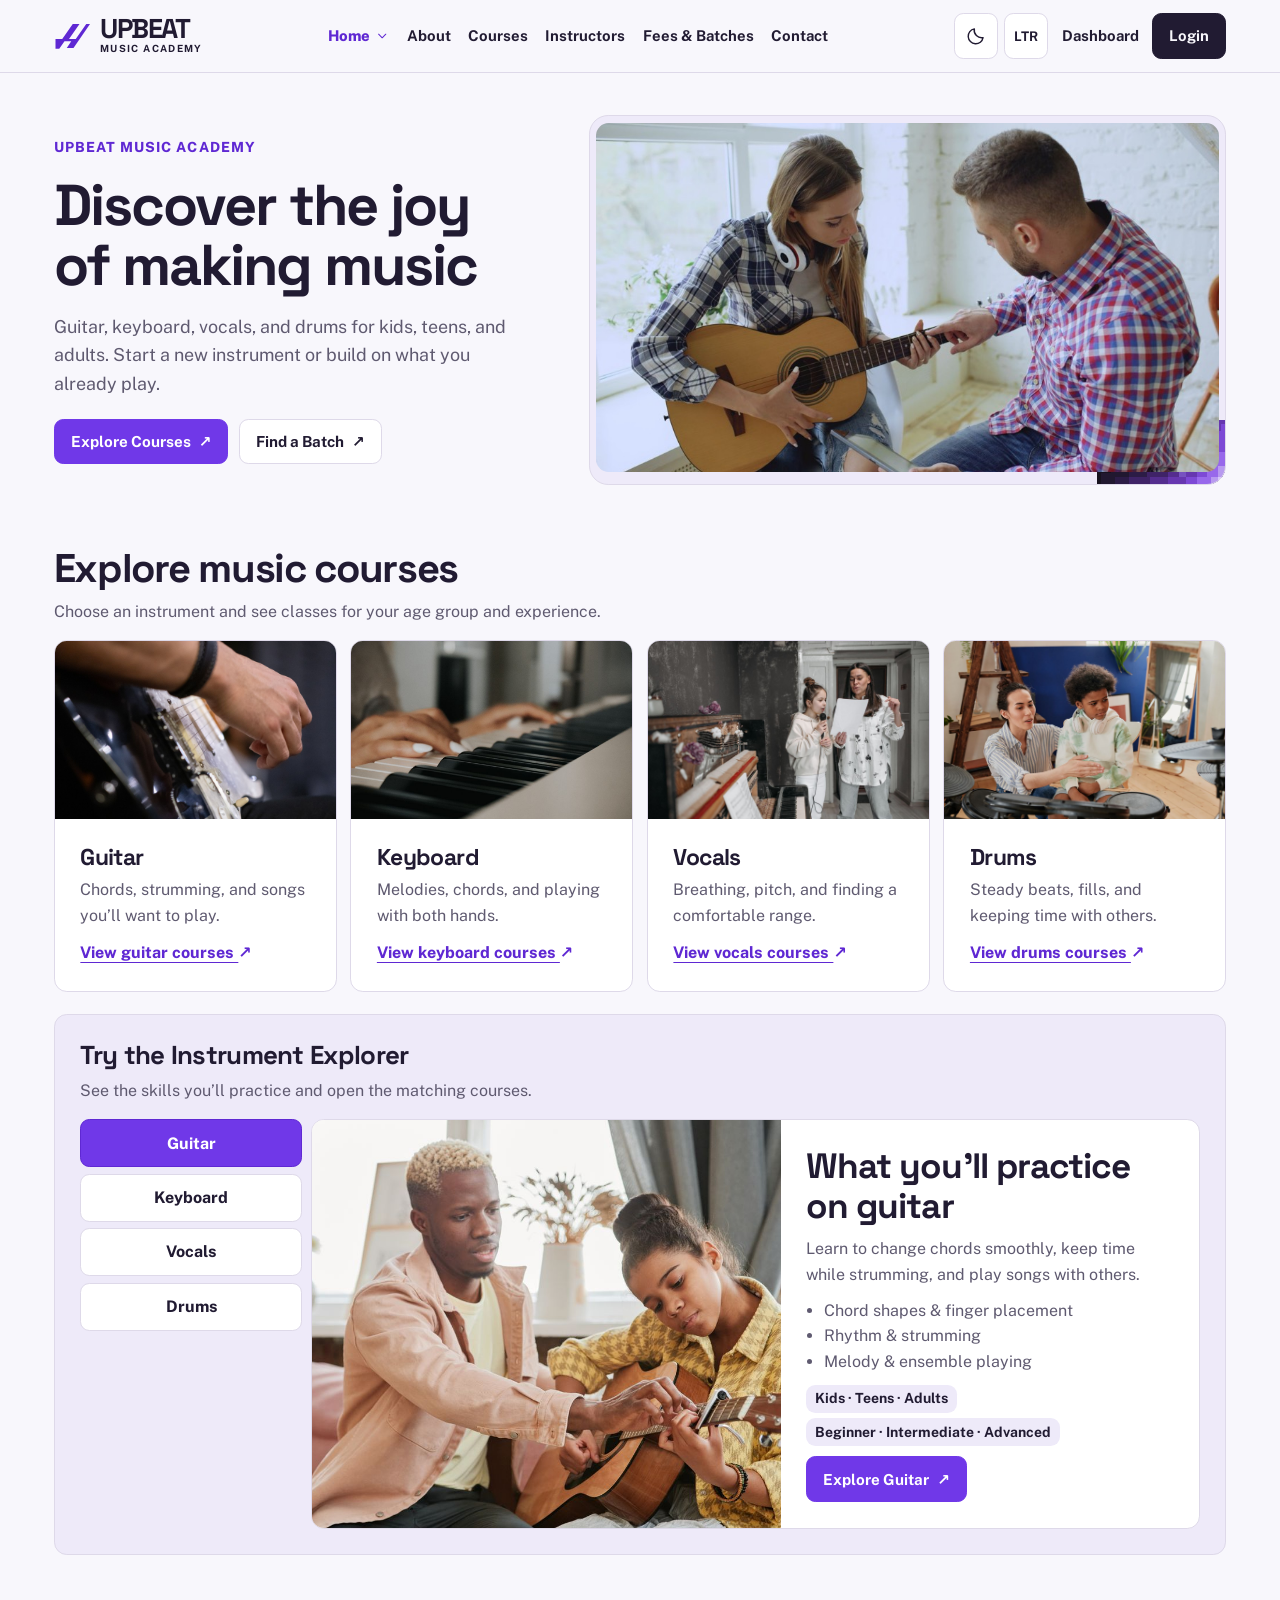
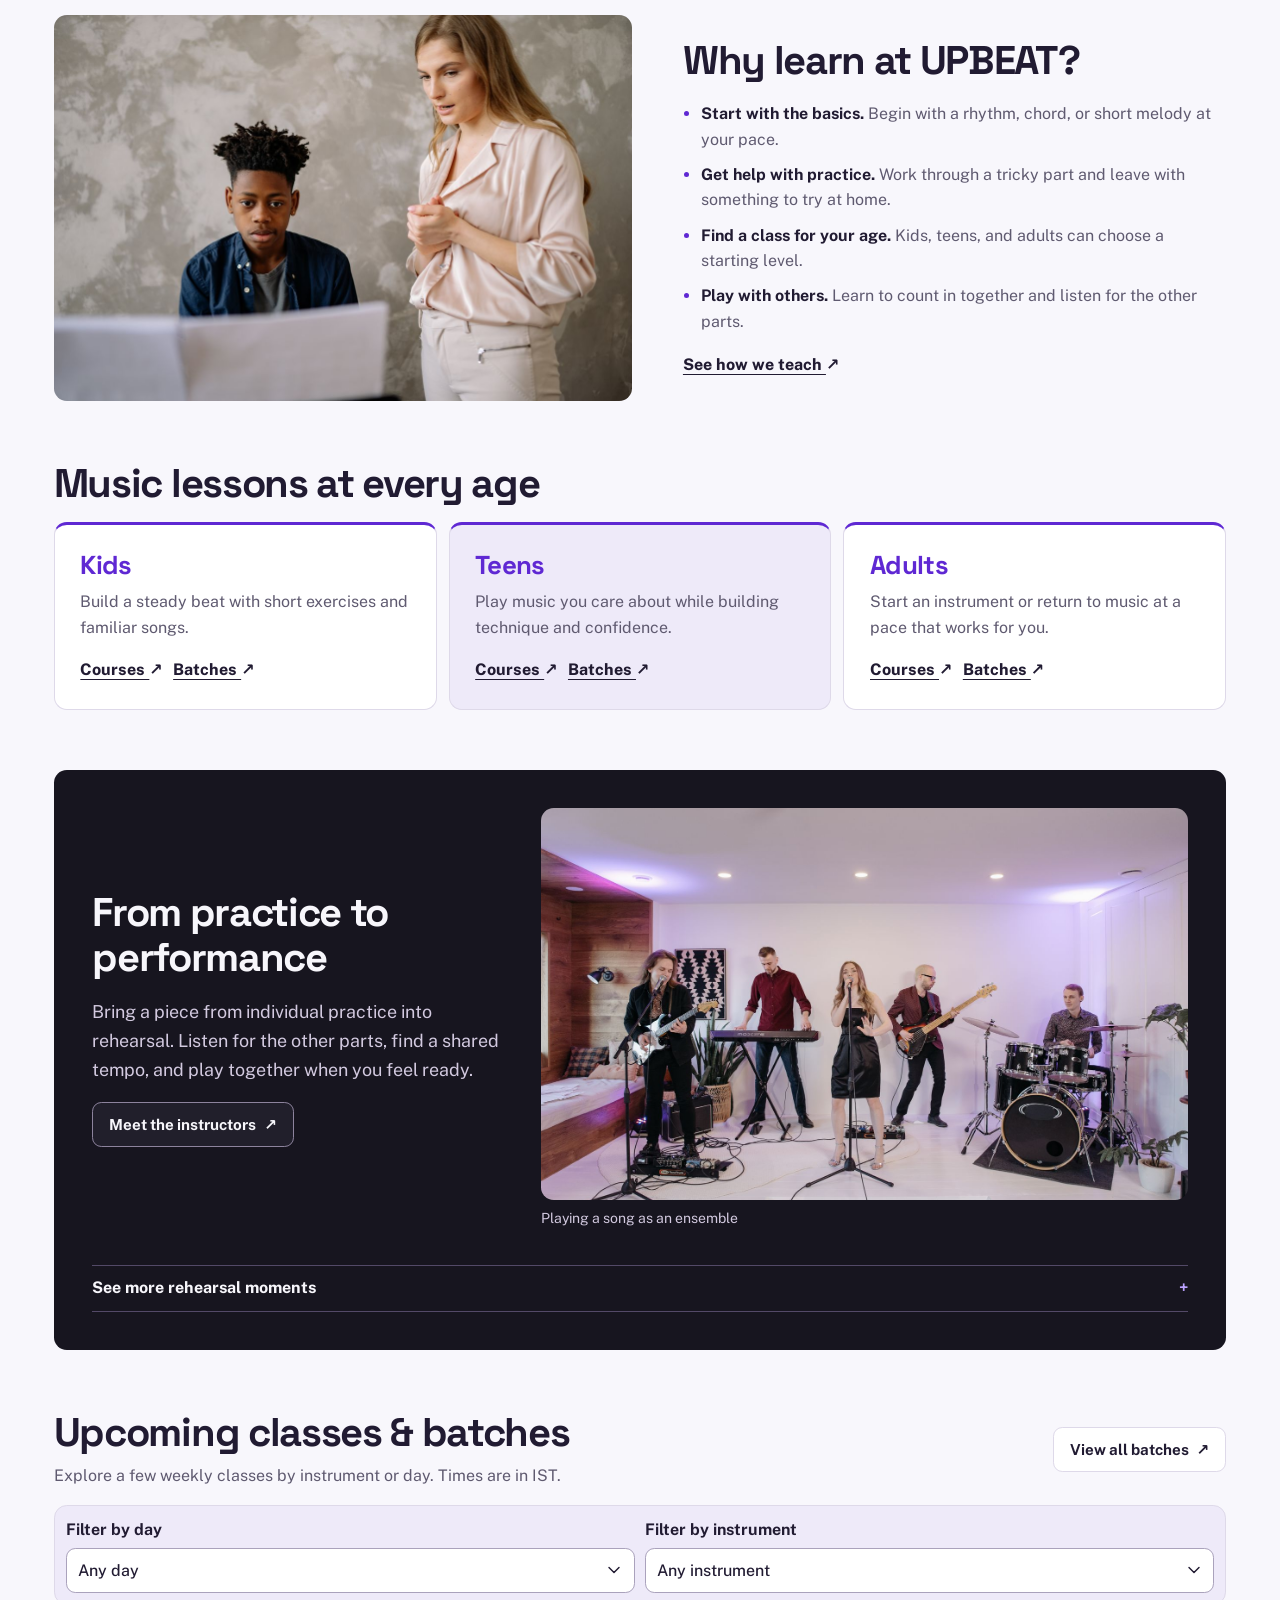
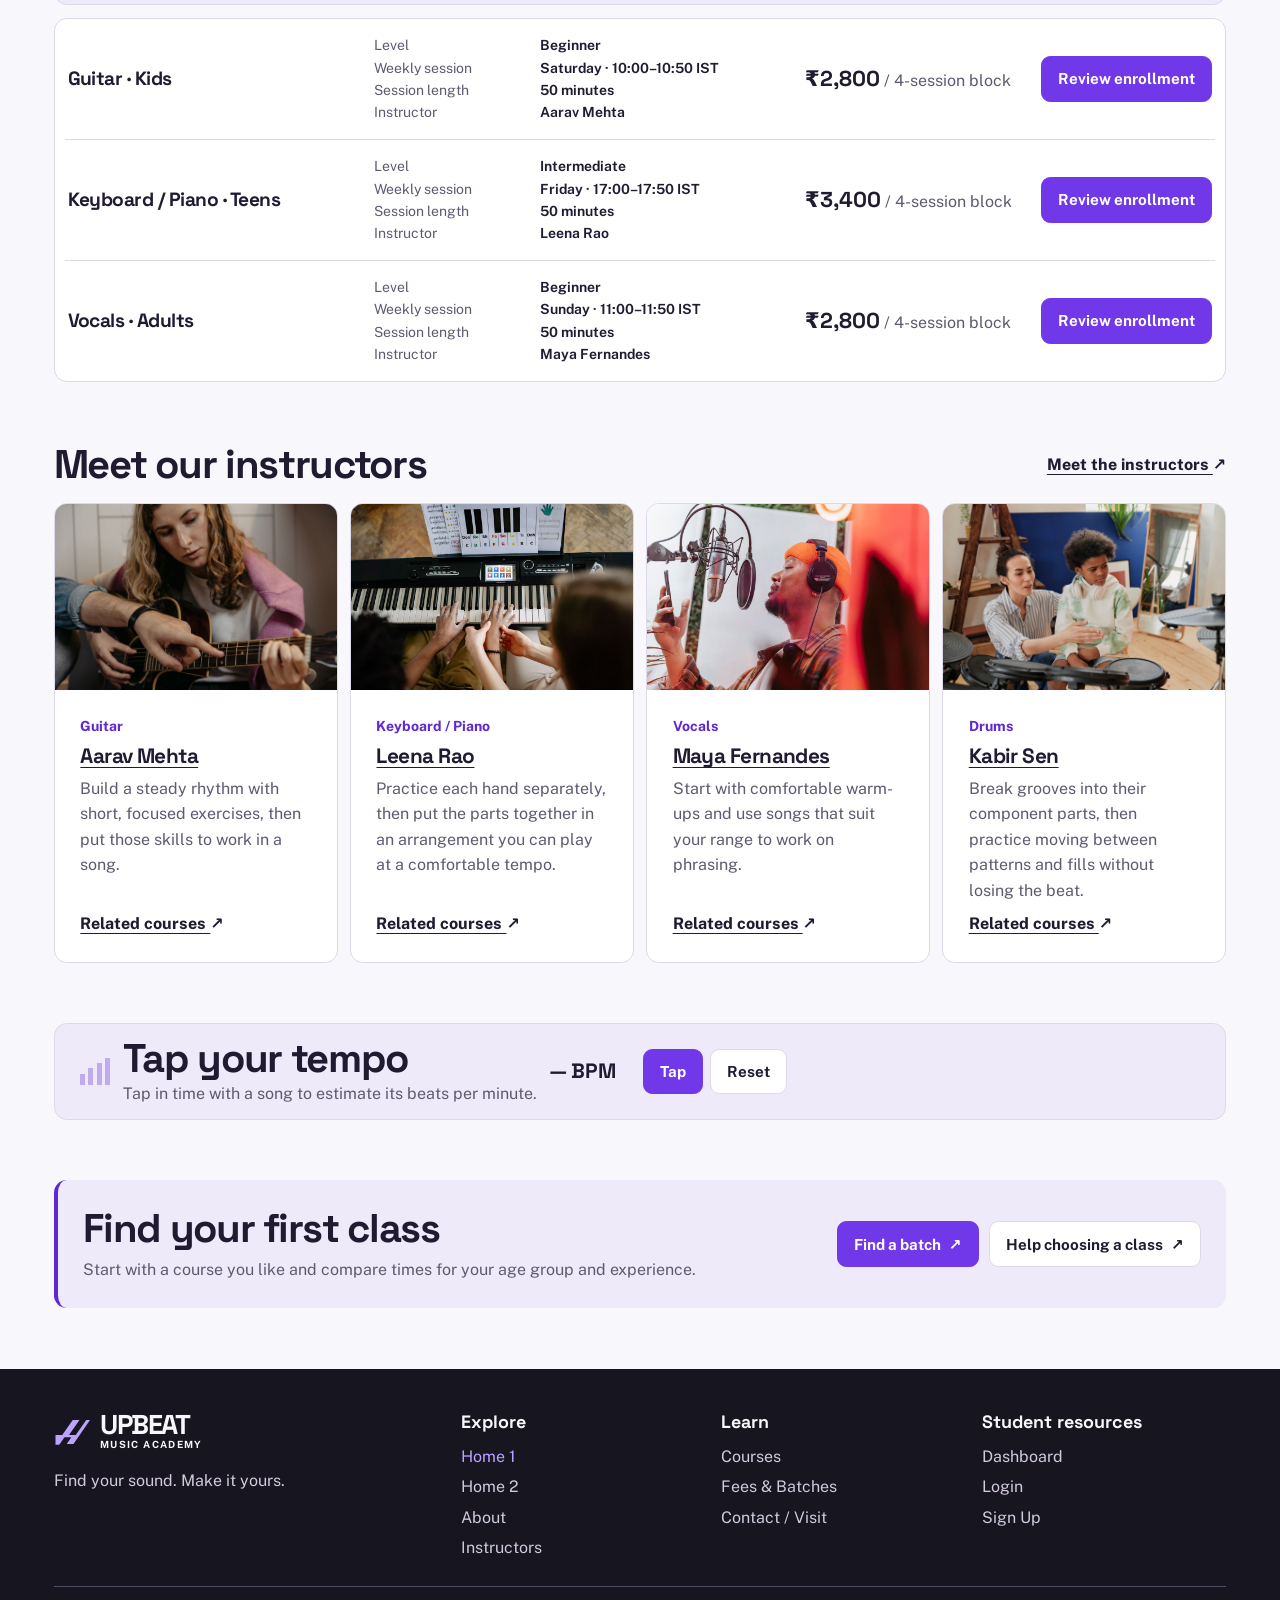
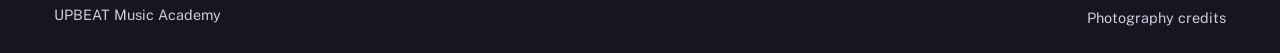
==== commit f13d0dcc: "Build two conventional UPBEAT landing pages" ====
--- a/index.html
+++ b/index.html
@@ -14,6 +14,7 @@
     <link rel="stylesheet" href="./assets/css/style.css" />
     <link rel="stylesheet" href="./assets/css/dark-mode.css" />
     <link rel="stylesheet" href="./assets/css/studio.css" />
+    <link rel="stylesheet" href="./assets/css/homepages.css" />
     <link rel="stylesheet" href="./assets/css/rtl.css" />
     <script type="module" src="./assets/js/public.js"></script>
   </head>
@@ -32,134 +33,169 @@
     </header>
     <main id="main" tabindex="-1">
       <div class="container public-content front-page">
-        <section class="front-feature" aria-labelledby="studio-title">
-          <div class="front-stage dark-section">
-            <header class="front-lead">
-              <p class="studio-eyebrow">UPBEAT Music Academy</p>
-              <h1 id="studio-title">
-                <bdi>Find your rhythm.</bdi> <em><bdi>Find your sound.</bdi></em>
-              </h1>
-              <p>
-                Guitar, keyboard, vocals, and drums for kids, teens, and adults. Find a first lesson or a
-                class at your level.
-              </p>
-              <div class="actions">
-                <a class="button accent" href="./pages/courses.html"
-                  >Explore Courses <span class="arrow" aria-hidden="true">↗</span></a
-                ><a class="button inverse" href="./pages/fees-batches.html"
-                  >Find a Batch <span class="arrow" aria-hidden="true">↗</span></a
-                >
-              </div>
-            </header>
-            <div class="front-media">
-              <figure class="front-photo">
-                <img
-                  src="./assets/images/bright-lesson.jpg"
-                  srcset="
-                    ./assets/images/bright-lesson-small.jpg  880w,
-                    ./assets/images/bright-lesson.jpg       1600w
-                  "
-                  sizes="(min-width: 1460px) 765px, (min-width: 950px) 55vw, 88vw"
-                  alt="A teacher guides a teen’s hand on a guitar fretboard"
-                  width="1600"
-                  height="900"
-                  fetchpriority="high"
-                  decoding="async"
-                  data-photo
-                />
-              </figure>
-              <figure class="front-detail">
-                <img
-                  src="./assets/images/keys-detail.jpg"
-                  width="1000"
-                  height="667"
-                  alt="Hands playing a keyboard"
-                  loading="lazy"
-                  decoding="async"
-                  data-photo
-                />
-              </figure>
-            </div>
-          </div>
-          <nav class="front-programmes" aria-label="Instrument courses">
-            <h2>Browse by instrument</h2>
-            <div>
-              <a href="./pages/courses.html?instrument=guitar#course-finder"
-                >Guitar <span class="arrow" aria-hidden="true">↗</span></a
-              ><a href="./pages/courses.html?instrument=keyboard#course-finder"
-                >Keyboard <span class="arrow" aria-hidden="true">↗</span></a
-              ><a href="./pages/courses.html?instrument=vocals#course-finder"
-                >Vocals <span class="arrow" aria-hidden="true">↗</span></a
-              ><a href="./pages/courses.html?instrument=drums#course-finder"
-                >Drums <span class="arrow" aria-hidden="true">↗</span></a
+        <section class="academy-hero" aria-labelledby="studio-title">
+          <div class="landing-copy">
+            <p class="studio-eyebrow">UPBEAT Music Academy</p>
+            <h1 id="studio-title">Discover the joy of making music</h1>
+            <p>
+              Guitar, keyboard, vocals, and drums for kids, teens, and adults. Start a new instrument or
+              build on what you already play.
+            </p>
+            <div class="actions">
+              <a href="./pages/courses.html" class="button accent"
+                >Explore Courses <span class="arrow" aria-hidden="true">↗</span></a
+              ><a href="./pages/fees-batches.html" class="button"
+                >Find a Batch <span class="arrow" aria-hidden="true">↗</span></a
               >
             </div>
-          </nav>
-        </section>
-        <section class="public-block home-instrument" id="instruments">
+          </div>
+          <figure class="academy-hero-photo">
+            <img
+              src="./assets/images/bright-lesson.jpg"
+              srcset="
+                ./assets/images/bright-lesson-small.jpg  880w,
+                ./assets/images/bright-lesson.jpg       1600w
+              "
+              sizes="(min-width: 1460px) 670px, (min-width: 760px) 49vw, 92vw"
+              width="1600"
+              height="900"
+              alt="A guitar teacher guides a learner’s hand on the fretboard"
+              fetchpriority="high"
+              decoding="async"
+              data-photo
+            />
+          </figure>
+        </section>
+        <section class="public-block academy-programs" id="instruments">
           <header class="block-title">
-            <h2>Explore the instruments</h2>
-            <p>See what you’ll work on in lessons before choosing a course.</p>
+            <h2>Explore music courses</h2>
+            <p>Choose an instrument and see classes for your age group and experience.</p>
           </header>
-          <div data-explorer>
-            <noscript
-              ><a class="text-link" href="./pages/courses.html"
-                >Browse music courses <span class="arrow" aria-hidden="true">↗</span></a
-              ></noscript
-            >
-          </div>
-        </section>
-
-        <section class="public-block">
-          <div class="block-heading-row">
-            <header class="block-title">
-              <h2>Inside the studio</h2>
-              <p>
-                Try a technique in a lesson, practice it at your own pace, then hear how it fits with
-                other players.
-              </p>
-            </header>
-            <a class="text-link" href="./pages/about.html#approach"
-              >How we teach <span class="arrow" aria-hidden="true">↗</span></a
-            >
-          </div>
-          <div class="studio-gallery">
-            <figure>
+          <nav class="program-cards" aria-label="Instrument courses">
+            <article>
               <img
-                src="./assets/images/score-lesson.jpg"
-                width="1160"
-                height="773"
-                alt="A teacher points to sheet music alongside a learner"
+                src="./assets/images/picking-study.jpg"
+                width="1500"
+                height="2249"
+                alt="A guitarist's picking hand above the strings"
                 loading="lazy"
                 decoding="async"
                 data-photo
               />
-              <figcaption>One-to-one instruction</figcaption>
-            </figure>
-            <figure>
+              <div class="program-copy">
+                <h3>Guitar</h3>
+                <p>Chords, strumming, and songs you’ll want to play.</p>
+                <a href="./pages/courses.html?instrument=guitar#course-finder" class="text-link"
+                  >View guitar courses <span class="arrow" aria-hidden="true">↗</span></a
+                >
+              </div>
+            </article>
+            <article>
               <img
-                src="./assets/images/keys-study.jpg"
-                width="1400"
-                height="933"
-                alt="A pianist reads music while practicing at a keyboard"
+                src="./assets/images/keys-detail.jpg"
+                width="1000"
+                height="667"
+                alt="Hands playing a keyboard"
                 loading="lazy"
                 decoding="async"
                 data-photo
               />
-              <figcaption>Focused practice</figcaption>
-            </figure>
-            <figure>
+              <div class="program-copy">
+                <h3>Keyboard</h3>
+                <p>Melodies, chords, and playing with both hands.</p>
+                <a href="./pages/courses.html?instrument=keyboard#course-finder" class="text-link"
+                  >View keyboard courses <span class="arrow" aria-hidden="true">↗</span></a
+                >
+              </div>
+            </article>
+            <article>
               <img
-                src="./assets/images/group.jpg"
+                src="./assets/images/voice-lesson.jpg"
                 width="1200"
                 height="801"
-                alt="Musicians sit with guitars and other instruments in a rehearsal room"
+                alt="Two people practice singing beside a piano"
                 loading="lazy"
                 decoding="async"
                 data-photo
               />
-              <figcaption>Learning to play together</figcaption>
-            </figure>
+              <div class="program-copy">
+                <h3>Vocals</h3>
+                <p>Breathing, pitch, and finding a comfortable range.</p>
+                <a href="./pages/courses.html?instrument=vocals#course-finder" class="text-link"
+                  >View vocals courses <span class="arrow" aria-hidden="true">↗</span></a
+                >
+              </div>
+            </article>
+            <article>
+              <img
+                src="./assets/images/drum-lesson.jpg"
+                width="1200"
+                height="800"
+                alt="A drum teacher demonstrates technique beside a drum kit"
+                loading="lazy"
+                decoding="async"
+                data-photo
+              />
+              <div class="program-copy">
+                <h3>Drums</h3>
+                <p>Steady beats, fills, and keeping time with others.</p>
+                <a href="./pages/courses.html?instrument=drums#course-finder" class="text-link"
+                  >View drums courses <span class="arrow" aria-hidden="true">↗</span></a
+                >
+              </div>
+            </article>
+          </nav>
+          <div class="explorer-block">
+            <header class="block-title">
+              <h3>Try the Instrument Explorer</h3>
+              <p>See the skills you’ll practice and open the matching courses.</p>
+            </header>
+            <div data-explorer="">
+              <noscript
+                ><p>
+                  <a href="./pages/courses.html" class="text-link"
+                    >Browse music courses <span class="arrow" aria-hidden="true">↗</span></a
+                  >
+                </p></noscript
+              >
+            </div>
+          </div>
+        </section>
+        <section class="public-block landing-feature academy-benefits">
+          <figure>
+            <img
+              src="./assets/images/score-lesson.jpg"
+              width="1160"
+              height="773"
+              alt="A teacher works through sheet music with a learner"
+              loading="lazy"
+              decoding="async"
+              data-photo
+            />
+          </figure>
+          <div class="landing-copy">
+            <h2>Why learn at UPBEAT?</h2>
+            <ul class="feature-list">
+              <li>
+                <strong>Start with the basics.</strong> Begin with a rhythm, chord, or short melody at
+                your pace.
+              </li>
+              <li>
+                <strong>Get help with practice.</strong> Work through a tricky part and leave with
+                something to try at home.
+              </li>
+              <li>
+                <strong>Find a class for your age.</strong> Kids, teens, and adults can choose a starting
+                level.
+              </li>
+              <li>
+                <strong>Play with others.</strong> Learn to count in together and listen for the other
+                parts.
+              </li>
+            </ul>
+            <a href="./pages/about.html#approach" class="text-link"
+              >See how we teach <span class="arrow" aria-hidden="true">↗</span></a
+            >
           </div>
         </section>
         <section class="public-block learner-block">
@@ -200,58 +236,63 @@
             </li>
           </ul>
         </section>
-
-        <section class="public-block performance-field dark-section">
-          <div class="performance-gallery">
-            <figure>
-              <img
-                src="./assets/images/studio-stage.jpg"
-                width="1500"
-                height="1001"
-                alt="Five musicians perform together with guitars, keyboard and drums"
-                loading="lazy"
-                decoding="async"
-                data-photo
-              />
-              <figcaption>Playing a song as an ensemble</figcaption>
-            </figure>
-            <header class="block-title">
-              <h2>From rehearsal to performance</h2>
-              <p>
-                Learn to count in together, follow the other parts, and bring a piece to a small audience
-                when you’re ready.
-              </p>
-            </header>
-            <figure>
-              <img
-                src="./assets/images/close-rehearsal.jpg"
-                width="1400"
-                height="933"
-                alt="A band practices together in a recording studio"
-                loading="lazy"
-                decoding="async"
-                data-photo
-              />
-              <figcaption>Rehearsing as a group</figcaption>
-            </figure>
-            <figure>
-              <img
-                src="./assets/images/ensemble-room-small.jpg"
-                width="900"
-                height="600"
-                alt="A keyboard player, singer, and guitarist rehearse together"
-                loading="lazy"
-                decoding="async"
-                data-photo
-              />
-              <figcaption>Working through the arrangement</figcaption>
-            </figure>
-          </div>
-        </section>
-        <section class="public-block">
+        <section class="public-block landing-feature academy-performance dark-section">
+          <div class="landing-copy">
+            <h2>From practice to performance</h2>
+            <p>
+              Bring a piece from individual practice into rehearsal. Listen for the other parts, find a
+              shared tempo, and play together when you feel ready.
+            </p>
+            <a href="./pages/instructors.html" class="button inverse"
+              >Meet the instructors <span class="arrow" aria-hidden="true">↗</span></a
+            >
+          </div>
+          <figure>
+            <img
+              src="./assets/images/studio-stage.jpg"
+              width="1500"
+              height="1001"
+              alt="Five musicians perform with guitars, a keyboard, and drums"
+              loading="lazy"
+              decoding="async"
+              data-photo
+            />
+            <figcaption>Playing a song as an ensemble</figcaption>
+          </figure>
+          <details class="landing-disclosure rehearsal-disclosure">
+            <summary>See more rehearsal moments</summary>
+            <div class="rehearsal-photos">
+              <figure>
+                <img
+                  src="./assets/images/close-rehearsal.jpg"
+                  width="1400"
+                  height="933"
+                  alt="Musicians rehearse together in a recording studio"
+                  loading="lazy"
+                  decoding="async"
+                  data-photo
+                />
+                <figcaption>Rehearsing as a group</figcaption>
+              </figure>
+              <figure>
+                <img
+                  src="./assets/images/ensemble-room-small.jpg"
+                  width="900"
+                  height="600"
+                  alt="Three musicians rehearse an arrangement together"
+                  loading="lazy"
+                  decoding="async"
+                  data-photo
+                />
+                <figcaption>Working through an arrangement</figcaption>
+              </figure>
+            </div>
+          </details>
+        </section>
+        <section class="public-block landing-schedule">
           <div class="block-heading-row">
             <header class="block-title">
-              <h2>Weekly class times</h2>
+              <h2>Upcoming classes &amp; batches</h2>
               <p>Explore a few weekly classes by instrument or day. Times are in IST.</p>
             </header>
             <a class="button" href="./pages/fees-batches.html"
@@ -262,7 +303,7 @@
         </section>
         <section class="public-block">
           <div class="block-heading-row">
-            <header class="block-title"><h2>Instructors</h2></header>
+            <header class="block-title"><h2>Meet our instructors</h2></header>
             <a class="text-link" href="./pages/instructors.html"
               >Meet the instructors <span class="arrow" aria-hidden="true">↗</span></a
             >
--- a/assets/css/studio.css
+++ b/assets/css/studio.css
@@ -84,26 +84,7 @@
   margin: 0;
 }
 
-/* Home 1 studio feature and the shared instrument selector */
-.front-stage {
-  --mosaic-edge: right bottom;
-  display: grid;
-  align-items: center;
-  gap: clamp(1.35rem, 3vw, 2.65rem);
-  padding: clamp(1rem, 3.75vw, 3.4rem);
-  border-radius: var(--editorial-radius);
-  background:
-    linear-gradient(#17151fc7, #17151fc7),
-    url('../images/pixel-rhythm.svg') var(--mosaic-edge) / cover;
-}
-.front-stage:dir(rtl) {
-  --mosaic-edge: left bottom;
-}
-.front-lead {
-  display: grid;
-  align-content: center;
-  gap: clamp(0.65rem, 1.7vw, 1rem);
-}
+/* Shared instrument selector */
 .studio-eyebrow {
   color: var(--accent-text);
   font-size: var(--size-meta);
@@ -111,90 +92,10 @@
   letter-spacing: 0.075em;
   text-transform: uppercase;
 }
-.front-lead h1 {
-  font-size: clamp(2.35rem, 3.7vw, 3.75rem);
-  line-height: 1.04;
-  text-wrap: initial;
-}
-.front-lead h1 em {
-  display: block;
-  color: var(--accent-text);
-  font-style: normal;
-}
-.front-lead > p:not(.studio-eyebrow) {
-  max-inline-size: 39ch;
-  color: var(--muted);
-  font-size: clamp(1rem, 1.5vw, 1.13rem);
-}
-.front-stage .button.accent {
-  color: #211632;
-  background: var(--lilac);
-  border-color: var(--lilac);
-}
-.front-stage .button.accent:hover {
-  background: #e2d2ff;
-  border-color: #e2d2ff;
-}
-.front-stage .button {
-  padding-inline: 0.75rem;
-}
-.front-media {
-  display: grid;
-  grid-template-columns: repeat(12, minmax(0, 1fr));
-  isolation: isolate;
-}
-.front-photo {
-  grid-area: 1/1/2/-1;
-  border: 1px solid #bba2ff;
-  border-radius: var(--editorial-radius);
-  overflow: clip;
-}
-.front-photo img,
-.front-detail img {
-  inline-size: 100%;
-  block-size: auto;
-  aspect-ratio: 1.78;
-}
-.front-detail {
-  grid-area: 2/9/3/-1;
-  margin-block-start: -0.9rem;
-  margin-inline: 0 0.7rem;
-  border: 0.22rem solid #d6c3ff;
-  border-radius: var(--radius-control);
-  background: #211632;
-  overflow: clip;
-}
-.front-programmes {
-  display: grid;
-  gap: 0.5rem 1rem;
-  align-items: center;
-  padding-block: 0.75rem;
-  border-block-end: 1px solid var(--line);
-}
-.front-programmes h2 {
-  font-size: 1rem;
-}
-.front-programmes > div,
 .instrument-rail {
   display: grid;
   grid-template-columns: repeat(2, minmax(0, 1fr));
   gap: 0.4rem;
-}
-.front-programmes a {
-  display: flex;
-  align-items: center;
-  justify-content: space-between;
-  gap: 0.4rem;
-  min-block-size: 2.6rem;
-  padding: 0.32rem 0.65rem;
-  border-radius: var(--radius-control);
-  background: var(--soft);
-  font-weight: 680;
-  text-decoration: none;
-}
-.front-programmes a:hover {
-  color: var(--accent-text);
-  background: var(--surface-hover);
 }
 .instrument-tab {
   min-block-size: 3rem;
@@ -263,15 +164,6 @@
   flex-wrap: wrap;
   gap: 0.35rem;
 }
-.home-instrument [data-explorer] {
-  padding: clamp(0.55rem, 1.65vw, 1.1rem);
-  border-radius: var(--editorial-radius);
-  background: var(--soft);
-}
-.home-instrument .instrument-tab[aria-selected='true'] {
-  background: var(--primary);
-  color: white;
-}
 
 /* Shared learner and lesson sections */
 .learner-list {
@@ -334,44 +226,17 @@
 .front-page .learner-list li .actions {
   padding-block-start: 0.45rem;
 }
-.studio-gallery,
-.performance-gallery,
 .music-steps dl {
   display: grid;
   grid-template-columns: minmax(0, 1fr);
   gap: 0.7rem;
 }
-.studio-gallery img,
-.performance-gallery img,
 .finder-intro img,
 .contact-sidebar img {
   inline-size: 100%;
   block-size: auto;
   border-radius: var(--editorial-radius);
 }
-.studio-gallery img {
-  aspect-ratio: 1.55;
-}
-.studio-gallery figure:first-child img {
-  object-position: center 24%;
-}
-.studio-gallery figcaption,
-.performance-gallery figcaption {
-  padding-block: 0.38rem 0;
-  color: var(--muted);
-  font-size: var(--size-meta);
-}
-.performance-field {
-  padding: var(--panel-padding);
-  border-radius: var(--editorial-radius);
-}
-.performance-gallery img {
-  aspect-ratio: 1.62;
-}
-.performance-gallery figure:first-child img {
-  aspect-ratio: 1.5;
-  object-position: center 55%;
-}
 .music-steps dl {
   margin: 0;
   gap: 0.75rem 1rem;
@@ -416,20 +281,17 @@
 .teaching-intro img {
   object-position: center 43%;
 }
-/* Home 2 music lab */
-.lab-intro,
+/* Catalogue introduction and Lab preview */
 .catalogue-lead {
   display: grid;
   gap: 0.55rem 1.4rem;
   align-items: end;
   margin-block-end: 1rem;
 }
-.lab-intro h1,
 .catalogue-lead h1 {
   font-size: clamp(2.25rem, 4.35vw, 3.25rem);
   text-wrap: initial;
 }
-.lab-intro > p,
 .catalogue-lead > p,
 .instrument-previews p,
 .journey-stages p {
@@ -461,38 +323,8 @@
 .planner-workspace .selects {
   border-radius: var(--radius-control);
 }
-.instrument-previews {
-  display: grid;
-  border-block-start: 1px solid var(--line);
-}
-.instrument-previews article {
-  display: grid;
-  gap: 0.35rem 1rem;
-  align-items: baseline;
-  padding: 0.85rem 0.55rem;
-  border-block-end: 1px solid var(--line);
-}
-.instrument-previews article:nth-child(even) {
-  background: var(--surface);
-}
-.instrument-previews article:has(a[aria-current='true']) {
-  background: var(--soft);
-}
 .comparison-level {
   font-size: var(--size-meta);
-}
-.lab-journey {
-  display: grid;
-  grid-template-columns: minmax(0, 1fr);
-  gap: var(--inner-gap);
-  padding: var(--panel-padding);
-  border: 1px solid var(--line);
-  border-radius: var(--editorial-radius);
-  background: var(--surface);
-}
-.lab-journey .block-title {
-  align-content: start;
-  margin: 0;
 }
 .journey-stages {
   border-inline-start: 0.16rem solid var(--line);
@@ -820,19 +652,6 @@
 }
 .teaching-credit .teacher-copy {
   padding: 0.7rem 0.18rem;
-}
-.studio-mentors .teaching-credit {
-  border: 0;
-  border-block-end: 2px solid var(--line);
-  border-radius: 0;
-  background: none;
-}
-.studio-mentors img {
-  border-radius: var(--editorial-radius);
-}
-.studio-mentors .mentor-specialty {
-  padding-inline-start: 0.45rem;
-  border-inline-start: 2px solid var(--accent-text);
 }
 .teacher-copy p,
 .teaching-topics {
@@ -1082,18 +901,6 @@
     display: flex;
     flex-wrap: wrap;
   }
-  .front-programmes > div {
-    grid-template-columns: repeat(4, minmax(0, 1fr));
-  }
-  .studio-gallery,
-  .performance-gallery {
-    grid-template-columns: repeat(2, minmax(0, 1fr));
-  }
-  .studio-gallery figure:first-child,
-  .performance-gallery figure:first-child,
-  .performance-gallery header {
-    grid-column: 1/-1;
-  }
   .instrument-rail {
     grid-template-columns: repeat(4, minmax(0, 1fr));
   }
@@ -1126,52 +933,11 @@
 }
 
 @media (min-width: 720px) {
-  .front-programmes {
-    grid-template-columns: auto minmax(0, 1fr);
-  }
-  .studio-gallery {
-    grid-template-columns: minmax(0, 1.45fr) minmax(0, 1fr);
-  }
-  .studio-gallery figure:first-child {
-    grid-column: 1;
-    grid-row: span 2;
-    display: grid;
-    grid-template-rows: minmax(0, 1fr) auto;
-  }
-  .studio-gallery figure:first-child img {
-    block-size: 100%;
-    min-block-size: 0;
-    aspect-ratio: auto;
-  }
-  .studio-gallery img {
-    aspect-ratio: 2.12;
-  }
-  .performance-gallery {
-    grid-template-columns: minmax(0, 1.15fr) repeat(2, minmax(0, 1fr));
-    align-items: start;
-  }
-  .performance-gallery header {
-    grid-column: 1;
-    margin: 0;
-  }
-  .performance-gallery figure:first-child img {
-    aspect-ratio: 2.12;
-  }
-  .performance-gallery img {
-    aspect-ratio: 1.9;
-  }
   .front-page .learner-list {
     grid-template-columns: repeat(3, minmax(0, 1fr));
   }
-  .lab-intro,
   .catalogue-lead {
     grid-template-columns: minmax(0, 1.1fr) minmax(0, 0.75fr);
-  }
-  .instrument-previews article {
-    grid-template-columns: minmax(5.2rem, 0.45fr) minmax(0, 1.35fr) minmax(0, 0.8fr) auto;
-  }
-  .lab-journey {
-    grid-template-columns: minmax(0, 0.8fr) minmax(0, 1.2fr);
   }
   .music-steps dl {
     grid-template-columns: repeat(3, minmax(0, 1fr));
@@ -1238,35 +1004,6 @@
   }
   .tempo-read {
     grid-column: auto;
-  }
-}
-
-@media (720px <= width < 950px) {
-  .front-lead {
-    grid-template-columns: minmax(0, 1fr) minmax(0, 0.9fr);
-  }
-  .front-lead .studio-eyebrow {
-    grid-column: 1/-1;
-  }
-  .front-lead h1 {
-    grid-row: span 2;
-    align-self: center;
-  }
-}
-
-@media (min-width: 950px) {
-  .front-stage {
-    grid-template-columns: minmax(0, 0.82fr) minmax(0, 1.18fr);
-  }
-  .front-detail {
-    margin-block-start: -1.9rem;
-  }
-  .home-instrument [data-explorer] {
-    grid-template-columns: minmax(8.7rem, 0.25fr) minmax(0, 1fr);
-    align-items: start;
-  }
-  .home-instrument .instrument-rail {
-    grid-template-columns: minmax(0, 1fr);
   }
 }
 
--- a/assets/css/homepages.css
+++ b/assets/css/homepages.css
@@ -0,0 +1,433 @@
+/* Landing-page compositions. Shared controls and data-driven modules live in studio.css. */
+.front-page,
+.planner {
+  --block-space: clamp(2.1rem, 4.7vw, 4.35rem);
+  --landing-gap: clamp(1.15rem, 4vw, 3.5rem);
+}
+
+:is(.front-page, .planner) h2 {
+  font-size: clamp(1.7rem, 3.25vw, 2.5rem);
+}
+.landing-copy {
+  display: grid;
+  justify-items: start;
+  align-content: center;
+  gap: clamp(0.65rem, 1.8vw, 1.1rem);
+}
+.landing-copy h1 {
+  font-size: clamp(2.45rem, 4.5vw, 4.15rem);
+  line-height: 1.03;
+  text-wrap: balance;
+}
+.landing-copy > p:not(.studio-eyebrow) {
+  font-size: clamp(1rem, 1.65vw, 1.12rem);
+  color: var(--muted);
+}
+.landing-copy .actions {
+  margin-block-start: 0.15rem;
+}
+.landing-feature,
+.academy-hero {
+  display: grid;
+  grid-template-columns: minmax(0, 1fr);
+  align-items: center;
+  gap: var(--landing-gap);
+}
+.landing-feature :is(img, figure),
+.academy-hero-photo img {
+  inline-size: 100%;
+  block-size: auto;
+}
+.landing-feature img,
+.academy-hero-photo img {
+  border-radius: var(--editorial-radius);
+}
+.landing-feature figcaption {
+  margin-block-start: 0.45rem;
+  color: var(--muted);
+  font-size: var(--size-meta);
+}
+
+/* Home 1 */
+.academy-hero h1 {
+  max-inline-size: 14ch;
+}
+.academy-hero .landing-copy > p:not(.studio-eyebrow) {
+  max-inline-size: 42ch;
+}
+.academy-hero-photo {
+  padding: 0.4rem;
+  padding-block-end: 0.75rem;
+  border: 1px solid var(--line);
+  border-radius: calc(var(--editorial-radius) + 0.4rem);
+  background: var(--soft) url('../images/pixel-rhythm.svg') right bottom / 8rem auto no-repeat;
+}
+.academy-hero-photo:dir(rtl) {
+  background-position: left bottom;
+}
+.academy-hero-photo img {
+  aspect-ratio: 1.78;
+}
+.program-cards,
+.rehearsal-photos {
+  display: grid;
+  grid-template-columns: minmax(0, 1fr);
+  gap: 0.85rem;
+}
+.program-cards article {
+  display: grid;
+  grid-template-rows: auto 1fr;
+  overflow: clip;
+  border: 1px solid var(--line);
+  border-radius: var(--editorial-radius);
+  background: var(--surface);
+}
+.program-cards img {
+  inline-size: 100%;
+  block-size: auto;
+  aspect-ratio: 1.58;
+  object-position: center 43%;
+}
+.program-cards article:first-child img {
+  object-position: center 56%;
+}
+.program-cards article:nth-child(3) img {
+  object-position: center 24%;
+}
+.program-copy {
+  display: grid;
+  grid-template-rows: auto 1fr auto;
+  justify-items: start;
+  gap: 0.4rem;
+  padding: var(--panel-padding);
+}
+.program-copy h3 {
+  font-size: clamp(1.2rem, 2.05vw, 1.43rem);
+}
+.program-copy p {
+  color: var(--muted);
+}
+.program-copy a {
+  align-self: end;
+  color: var(--accent-text);
+  margin-block-start: 0.35rem;
+}
+.explorer-block {
+  margin-block-start: 1.35rem;
+  padding: var(--panel-padding);
+  border: 1px solid var(--line);
+  border-radius: var(--editorial-radius);
+  background: var(--soft);
+}
+.explorer-block .instrument-display img {
+  object-position: center 44%;
+}
+.explorer-block .instrument-tab[aria-selected='true'] {
+  color: white;
+  background: var(--primary);
+}
+.academy-benefits img {
+  aspect-ratio: 1.5;
+  object-position: center 22%;
+}
+.feature-list {
+  display: grid;
+  gap: 0.6rem;
+  margin: 0;
+  padding-inline-start: 1.15rem;
+  color: var(--muted);
+}
+.feature-list li::marker {
+  color: var(--accent-text);
+}
+.feature-list strong {
+  color: var(--ink);
+}
+.academy-performance {
+  padding: clamp(1rem, 3vw, 2.4rem);
+  gap: clamp(0.9rem, 2.9vw, 2.2rem);
+  border-radius: var(--editorial-radius);
+}
+.academy-performance > figure img {
+  aspect-ratio: 1.65;
+  object-position: center 66%;
+}
+.rehearsal-photos img {
+  aspect-ratio: 1.7;
+}
+.rehearsal-disclosure {
+  grid-column: 1/-1;
+}
+.front-page .studio-mentors .teaching-credit {
+  display: grid;
+  grid-template-rows: auto 1fr;
+  border: 1px solid var(--line);
+  border-radius: var(--editorial-radius);
+  background: var(--surface);
+}
+.front-page .studio-mentors img {
+  border-radius: 0;
+  aspect-ratio: 1.52;
+}
+.front-page .studio-mentors .teacher-copy {
+  grid-template-rows: auto auto 1fr auto;
+  padding: var(--panel-padding);
+}
+.front-page .studio-mentors h3 a {
+  text-decoration: underline;
+  text-underline-offset: 0.19em;
+  text-decoration-thickness: 1px;
+}
+/* Shared disclosures on the two landing pages */
+.landing-disclosure {
+  border-block: 1px solid var(--line);
+}
+.landing-disclosure > summary {
+  display: flex;
+  align-items: center;
+  justify-content: space-between;
+  gap: 0.5rem;
+  min-block-size: 2.8rem;
+  padding-block: 0.55rem;
+  font-weight: 720;
+}
+.landing-disclosure > summary::after {
+  content: '+';
+  color: var(--accent-text);
+  font-weight: 700;
+}
+.landing-disclosure[open] > summary::after {
+  content: '−';
+}
+.landing-disclosure[open] {
+  padding-block-end: 0.85rem;
+}
+
+/* Home 2 */
+.studio-banner {
+  position: relative;
+  isolation: isolate;
+  display: grid;
+  align-items: center;
+  min-block-size: clamp(24rem, 39vw, 33.5rem);
+  overflow: clip;
+}
+.studio-banner > img {
+  position: absolute;
+  z-index: -2;
+  inset: 0;
+  inline-size: 100%;
+  block-size: 100%;
+  object-position: center 46%;
+}
+.studio-banner::after {
+  --hero-direction: 90deg;
+  content: '';
+  position: absolute;
+  z-index: -1;
+  inset: 0;
+  background: linear-gradient(
+    var(--hero-direction),
+    #17151ff5 4%,
+    #17151fd9 33%,
+    #17151f59 72%,
+    #17151f28
+  );
+}
+.studio-banner:dir(rtl)::after {
+  --hero-direction: 270deg;
+}
+.studio-banner .landing-copy {
+  padding-block: clamp(2.15rem, 6.8vw, 5.5rem);
+}
+.studio-banner h1 {
+  max-inline-size: 16ch;
+}
+.studio-banner .landing-copy > p:not(.studio-eyebrow) {
+  max-inline-size: 39ch;
+  color: #eee7f8;
+}
+.studio-banner .button.accent {
+  border-color: var(--lilac);
+  background: var(--lilac);
+  color: var(--night);
+}
+.studio-banner .button.accent:hover {
+  border-color: #e2d1ff;
+  background: #e2d1ff;
+}
+.planner .planner-workspace {
+  padding: clamp(0.85rem, 2.8vw, 2rem);
+  border-block-start: 0.25rem solid var(--accent-text);
+}
+.studio-programs .instrument-previews {
+  display: grid;
+  grid-template-columns: minmax(0, 1fr);
+  gap: 0.75rem;
+}
+.studio-programs .instrument-previews article {
+  display: grid;
+  grid-template-columns: minmax(0, 1fr);
+  overflow: clip;
+  padding: 0;
+  border: 1px solid var(--line);
+  border-radius: var(--editorial-radius);
+  background: var(--surface);
+}
+.studio-programs .instrument-previews article:has(a[aria-current='true']) {
+  border-color: var(--accent-text);
+}
+.studio-programs .instrument-previews article > div {
+  display: grid;
+  align-content: center;
+  gap: 0.4rem;
+  padding: var(--panel-padding);
+}
+.studio-programs .instrument-previews img {
+  inline-size: 100%;
+  block-size: auto;
+  aspect-ratio: 1.7;
+  object-position: center 42%;
+}
+.studio-programs .instrument-previews article:nth-child(2) img {
+  object-position: center 22%;
+}
+.lab-preview,
+.journey-disclosure {
+  margin-block-start: 1rem;
+}
+.lab-preview .lab-instrument {
+  margin-block-end: 0;
+}
+.process-sequence {
+  display: grid;
+  grid-template-columns: minmax(0, 1fr);
+  gap: 0.6rem 1rem;
+  margin: 0;
+  padding: 0;
+  list-style: none;
+  counter-reset: step;
+}
+.process-sequence li {
+  position: relative;
+  display: grid;
+  align-content: start;
+  gap: 0.4rem;
+  padding-inline-start: 2.8rem;
+  padding-block: 0.5rem 0.75rem;
+  counter-increment: step;
+}
+.process-sequence li::before {
+  content: counter(step);
+  position: absolute;
+  inset-inline-start: 0;
+  inset-block-start: 0.4rem;
+  display: grid;
+  place-items: center;
+  inline-size: 2rem;
+  block-size: 2rem;
+  border-radius: 50%;
+  color: var(--accent-text);
+  background: var(--soft);
+  font-weight: 760;
+}
+.process-sequence p {
+  color: var(--muted);
+}
+.studio-guidance {
+  padding: var(--panel-padding);
+  border-radius: var(--editorial-radius);
+  background: var(--soft);
+}
+.studio-guidance img {
+  aspect-ratio: 1.7;
+  object-position: center 44%;
+}
+.studio-questions .faq {
+  display: grid;
+  gap: 0;
+}
+
+@media (width < 540px) {
+  .studio-banner {
+    min-block-size: 0;
+  }
+  .studio-banner > img {
+    block-size: auto;
+    object-position: center;
+  }
+  .studio-banner::after,
+  .studio-banner:dir(rtl)::after {
+    background: linear-gradient(180deg, #17151f10 14%, #17151fbb 38%, #17151f 68%);
+  }
+  .studio-banner .landing-copy {
+    padding-block: clamp(8.4rem, 35vw, 11rem) 1.6rem;
+  }
+}
+
+@media (min-width: 540px) {
+  .program-cards,
+  .rehearsal-photos {
+    grid-template-columns: repeat(2, minmax(0, 1fr));
+  }
+  .studio-programs .instrument-previews article {
+    grid-template-columns: minmax(0, 0.82fr) minmax(0, 1fr);
+  }
+  .studio-programs .instrument-previews img {
+    block-size: 100%;
+    aspect-ratio: 1.52;
+  }
+}
+
+@media (min-width: 760px) {
+  .academy-hero {
+    grid-template-columns: minmax(0, 0.85fr) minmax(0, 1.12fr);
+  }
+  .landing-feature {
+    grid-template-columns: minmax(0, 1fr) minmax(0, 0.94fr);
+  }
+  .academy-performance,
+  .studio-guidance {
+    grid-template-columns: minmax(0, 0.8fr) minmax(0, 1.25fr);
+  }
+  .studio-guidance figure {
+    grid-column: 2;
+    grid-row: 1;
+  }
+  .studio-guidance .landing-copy {
+    grid-area: 1/1;
+  }
+  .process-sequence {
+    grid-template-columns: repeat(4, minmax(0, 1fr));
+  }
+  .process-sequence li {
+    padding-inline-start: 0;
+    padding-block: 2.65rem 0.45rem;
+  }
+  .process-sequence li:where(:not(:last-child))::after {
+    content: '';
+    position: absolute;
+    inset-inline: 2.35rem 0;
+    inset-block-start: 1.4rem;
+    border-block-start: 1px solid var(--line);
+  }
+}
+
+@media (min-width: 950px) {
+  .explorer-block [data-explorer] {
+    grid-template-columns: minmax(8.7rem, 0.25fr) minmax(0, 1fr);
+    align-items: start;
+  }
+  .explorer-block .instrument-rail {
+    grid-template-columns: minmax(0, 1fr);
+  }
+}
+
+@media (min-width: 1040px) {
+  .program-cards {
+    grid-template-columns: repeat(4, minmax(0, 1fr));
+  }
+  .studio-programs .instrument-previews {
+    grid-template-columns: repeat(2, minmax(0, 1fr));
+  }
+}
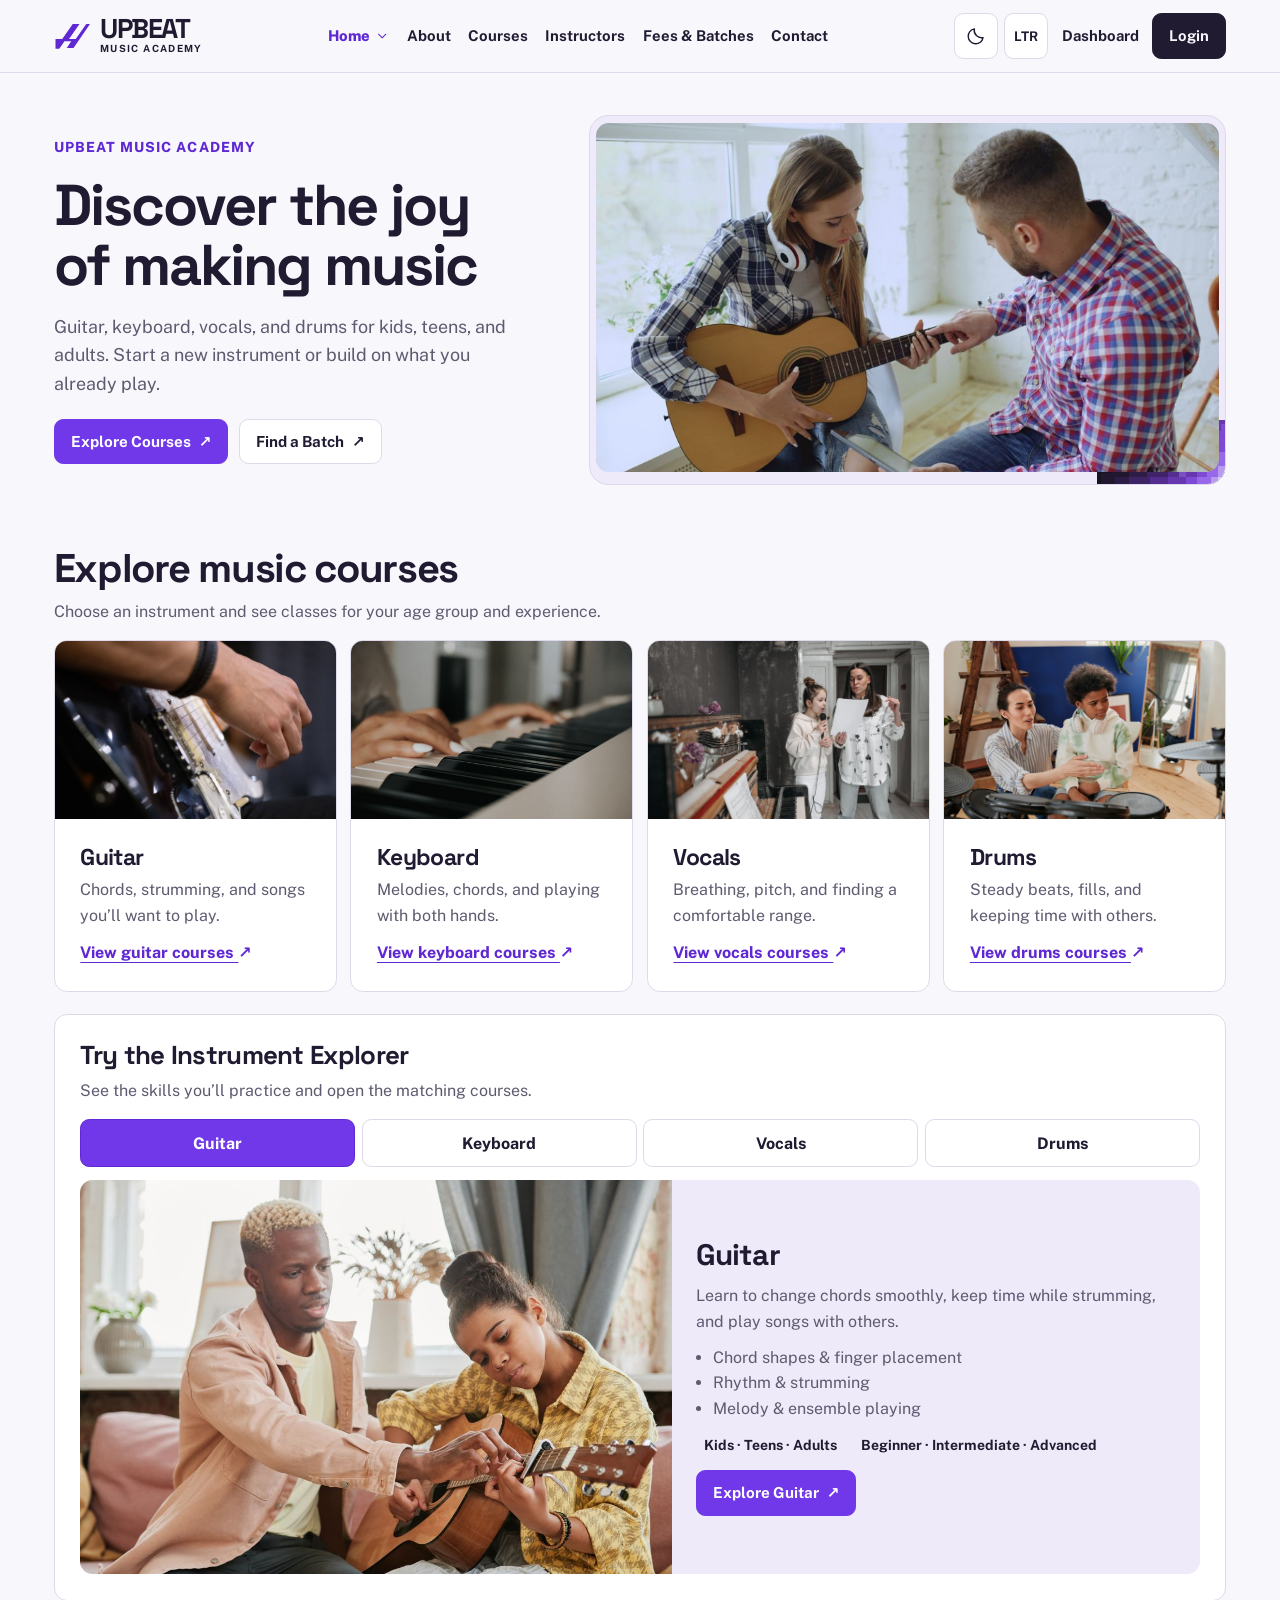
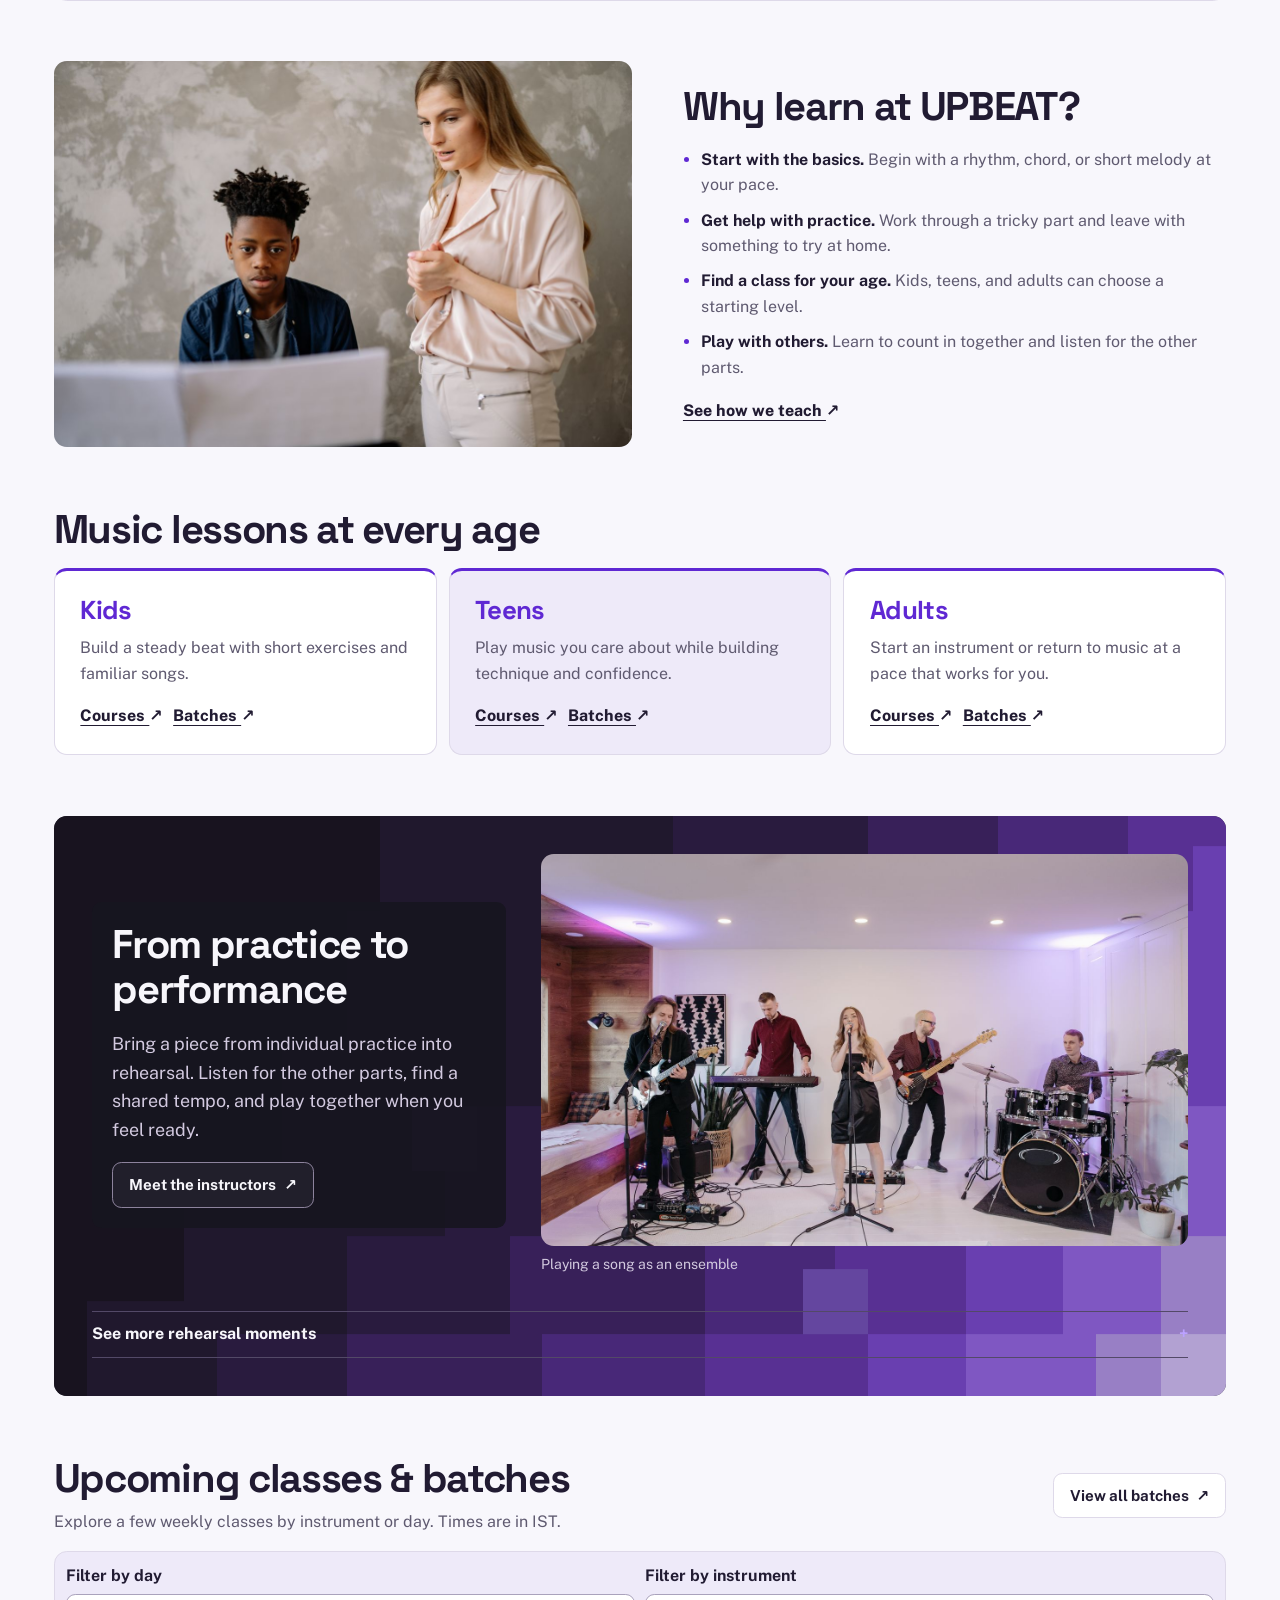
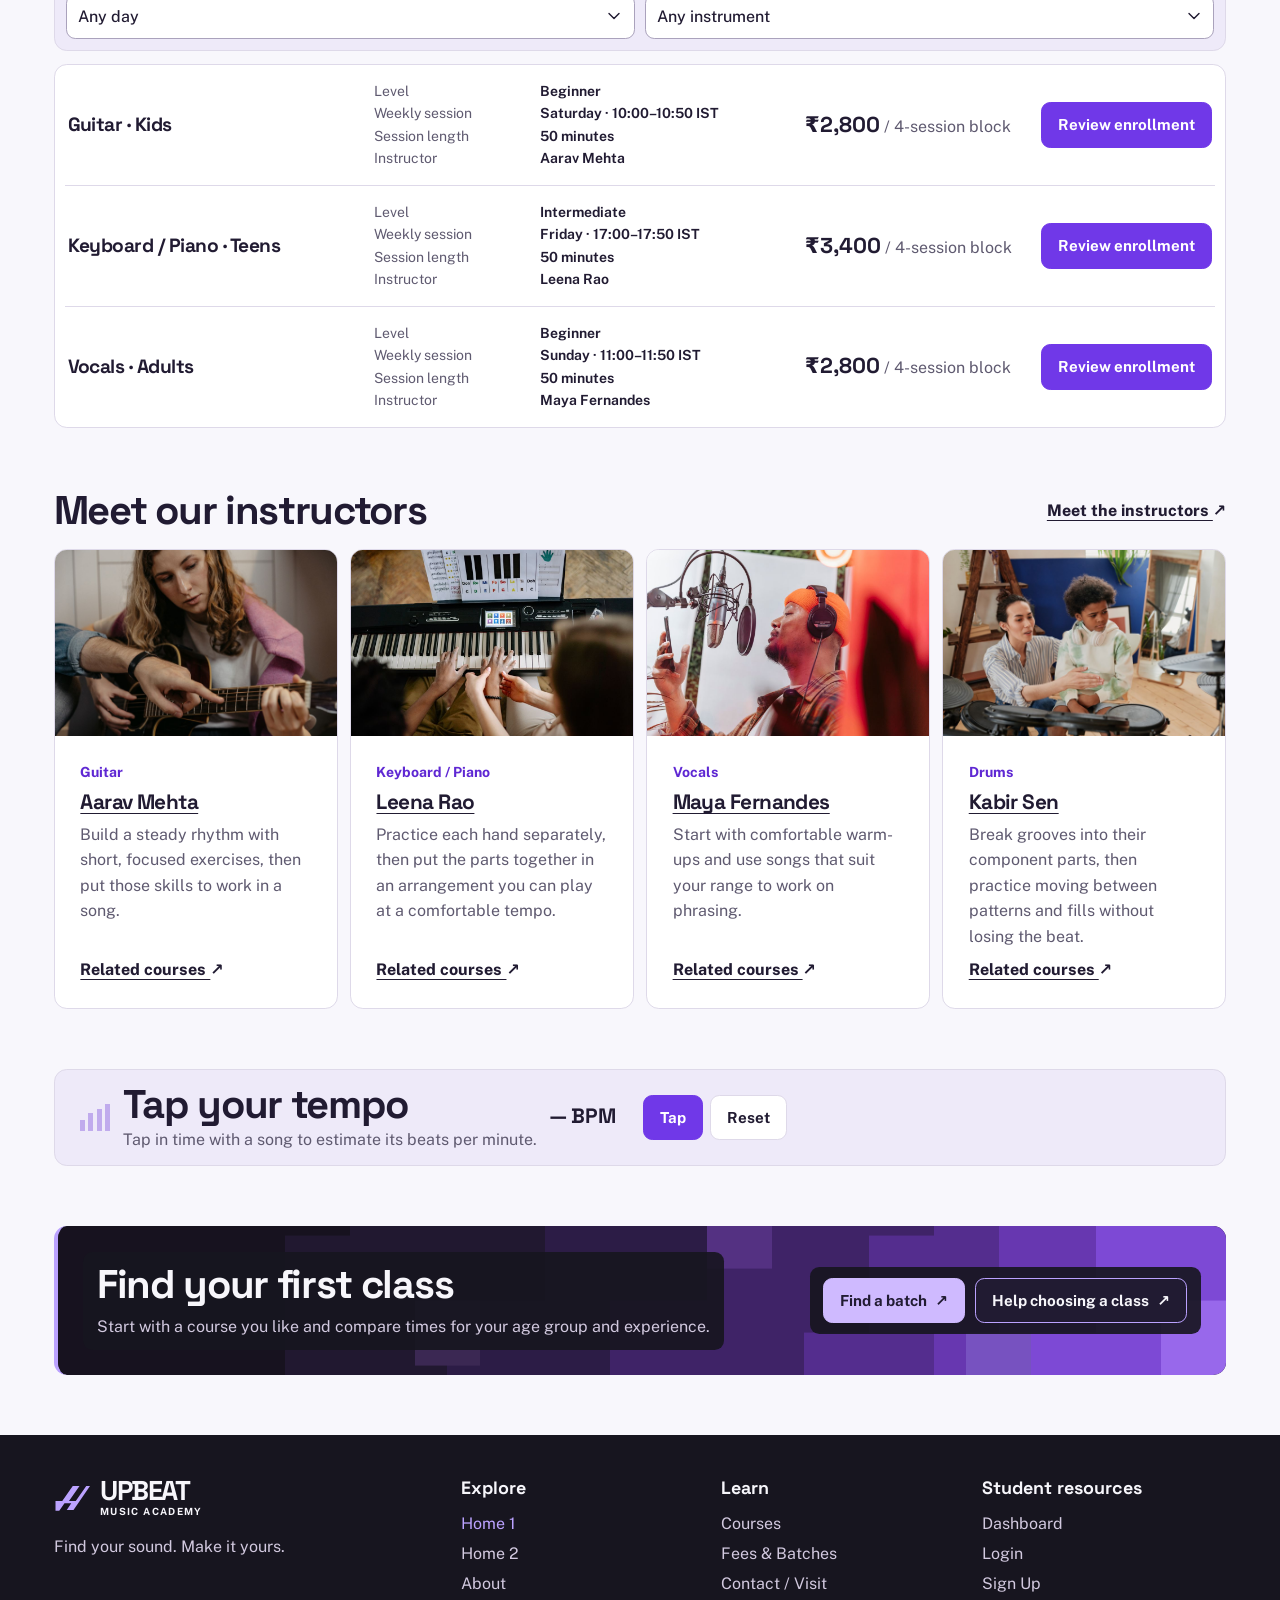
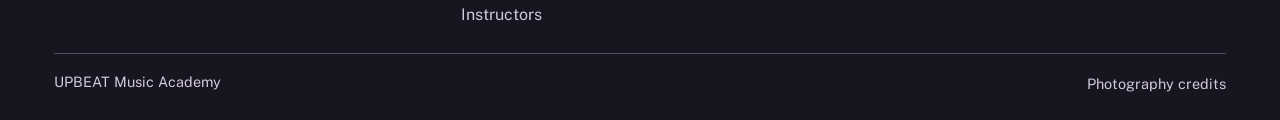
==== commit 06f070b3: "Restore violet pixel identity across public page features" ====
--- a/index.html
+++ b/index.html
@@ -236,7 +236,9 @@
             </li>
           </ul>
         </section>
-        <section class="public-block landing-feature academy-performance dark-section">
+        <section
+          class="public-block landing-feature academy-performance dark-section pixel-surface pixel-prominent"
+        >
           <div class="landing-copy">
             <h2>From practice to performance</h2>
             <p>
@@ -324,7 +326,10 @@
             </div>
           </div>
         </section>
-        <section class="public-block next-step" aria-label="Find your first class">
+        <section
+          class="public-block next-step dark-section pixel-surface pixel-prominent pixel-atmospheric"
+          aria-label="Find your first class"
+        >
           <div>
             <h2>Find your first class</h2>
             <p>Start with a course you like and compare times for your age group and experience.</p>
--- a/assets/css/style.css
+++ b/assets/css/style.css
@@ -266,7 +266,7 @@
 }
 .drawer {
   position: fixed;
-  inset: 0 0 0 auto;
+  inset: 0 auto 0 0;
   margin: 0;
   inline-size: min(90%, 24rem);
   max-inline-size: none;
@@ -277,9 +277,6 @@
   background: var(--canvas);
   color: var(--ink);
   overflow: auto;
-}
-.drawer:dir(rtl) {
-  inset: 0 auto 0 0;
 }
 dialog::backdrop {
   background: #141122a8;
--- a/assets/css/studio.css
+++ b/assets/css/studio.css
@@ -84,6 +84,98 @@
   margin: 0;
 }
 
+/* Reusable artwork treatments use the original mosaic without tiling. */
+.pixel-surface {
+  position: relative;
+  isolation: isolate;
+}
+.pixel-surface::before {
+  content: '';
+  position: absolute;
+  z-index: -1;
+  pointer-events: none;
+  inset: 0;
+  border-radius: inherit;
+  background: url('../images/pixel-rhythm.svg') right center / auto 100% no-repeat;
+}
+.pixel-surface:dir(rtl)::before {
+  background-position: left center;
+}
+.pixel-prominent {
+  background-color: var(--night);
+}
+.pixel-prominent::before {
+  background-size: cover;
+  opacity: 0.8;
+}
+.pixel-prominent .landing-copy {
+  padding: clamp(0.7rem, 1.7vw, 1.25rem);
+  border-radius: var(--radius-control);
+  background: #17151fe8;
+}
+.pixel-atmospheric::before {
+  opacity: 1;
+}
+.pixel-atmospheric > div {
+  padding: 0.65rem 0.85rem;
+  border-radius: var(--radius-control);
+  background: #17151fe8;
+}
+.pixel-atmospheric .button.accent {
+  color: #211b32;
+  background: #cfbaff;
+  border-color: #cfbaff;
+}
+.pixel-atmospheric .button:not(.accent) {
+  color: #f7f6fb;
+  background: #211b32;
+  border-color: #bba2ff;
+}
+.pixel-medium::before {
+  inset-inline-start: 45%;
+  opacity: 0.3;
+  background-size: cover;
+  mask-image: linear-gradient(90deg, transparent, #000 85%);
+}
+.pixel-medium:dir(rtl)::before {
+  mask-image: linear-gradient(270deg, transparent, #000 85%);
+}
+.planner-workspace > .pixel-medium::before {
+  inset-inline-start: 55%;
+  background-size: auto 9rem;
+}
+.pixel-subtle::before {
+  inset-inline-start: 0.5rem;
+  inset-inline-end: auto;
+  inset-block: auto 0.5rem;
+  inline-size: clamp(4rem, 10vw, 8rem);
+  block-size: clamp(2rem, 5vw, 4rem);
+  opacity: 0.38;
+}
+.pixel-subtle:dir(rtl)::before {
+  inset-inline-start: 0.5rem;
+  inset-inline-end: auto;
+}
+:root[data-theme='dark'] .pixel-medium::before {
+  opacity: 0.33;
+}
+:root[data-theme='dark'] .pixel-subtle::before {
+  opacity: 0.4;
+}
+@media (width < 760px) {
+  .pixel-medium::before {
+    background-size: auto 100%;
+    opacity: 0.22;
+  }
+  .pixel-prominent::before {
+    background-size: auto 100%;
+    opacity: 0.62;
+  }
+  .pixel-atmospheric::before {
+    opacity: 0.82;
+  }
+}
+
 /* Shared instrument selector */
 .studio-eyebrow {
   color: var(--accent-text);
@@ -767,7 +859,7 @@
   display: grid;
   grid-template-columns: minmax(0, 1fr);
   gap: 0.8rem var(--inner-gap);
-  align-items: center;
+  align-items: start;
   padding: var(--panel-padding);
   border: 1px solid var(--line);
   border-radius: var(--editorial-radius);
@@ -796,15 +888,44 @@
 }
 .course-module .course-option {
   margin-block: 0.25rem 0;
-  padding: 0.55rem 0.75rem;
+  padding: 0.25rem;
   border: 1px solid var(--line);
   border-radius: var(--radius-control);
   background: var(--surface);
 }
 .course-module .course-option summary {
-  min-block-size: 2.55rem;
+  display: flex;
+  align-items: center;
+  justify-content: space-between;
+  gap: 0.85rem;
+  min-block-size: 2.9rem;
+  padding: 0.5rem 0.65rem;
+  border-radius: var(--radius-control);
   color: var(--accent-text);
   font-weight: 710;
+  list-style: none;
+}
+.course-module .course-option summary::after {
+  content: '+';
+  flex: none;
+  font-size: 1.25rem;
+  line-height: 1;
+}
+.course-module .course-option[open] > summary::after {
+  content: '−';
+}
+.course-module .course-option summary:hover {
+  background: var(--surface-hover);
+}
+.course-module .course-option summary:focus-visible {
+  outline-offset: -2px;
+}
+.course-module .course-option > :is(p, a) {
+  margin-block: 0.55rem;
+  margin-inline: 0.65rem;
+}
+.course-options > .course-option {
+  margin: 0;
 }
 .course-module .course-option[open] {
   padding-block-end: 0.8rem;
@@ -818,7 +939,7 @@
   flex-wrap: wrap;
   justify-content: space-between;
   gap: 0.25rem 0.55rem;
-  inline-size: calc(100% - 1rem);
+  inline-size: 100%;
 }
 .course-summary span:last-child {
   color: var(--muted);
@@ -983,9 +1104,6 @@
   .catalogue-tracks a:is(:first-child, :last-child) {
     grid-column: span 7;
   }
-  .course-module {
-    grid-template-columns: minmax(0, 1fr) minmax(0, 1.05fr);
-  }
   .contact-workspace {
     grid-template-columns: minmax(0, 0.7fr) minmax(0, 1.2fr);
     align-items: start;
--- a/assets/css/homepages.css
+++ b/assets/css/homepages.css
@@ -117,10 +117,27 @@
   padding: var(--panel-padding);
   border: 1px solid var(--line);
   border-radius: var(--editorial-radius);
+  background: var(--surface);
+}
+.explorer-block [data-explorer] {
+  gap: 0.8rem;
+}
+.explorer-block .instrument-display {
+  border: 0;
   background: var(--soft);
 }
 .explorer-block .instrument-display img {
-  object-position: center 44%;
+  aspect-ratio: 1.6;
+  block-size: auto;
+  align-self: stretch;
+  object-fit: cover;
+  object-position: center;
+}
+.explorer-block .instrument-notes {
+  padding: clamp(0.85rem, 2vw, 1.5rem);
+}
+.explorer-block .instrument-notes h3 {
+  font-size: clamp(1.4rem, 2.5vw, 1.85rem);
 }
 .explorer-block .instrument-tab[aria-selected='true'] {
   color: white;
@@ -380,9 +397,6 @@
 }
 
 @media (min-width: 760px) {
-  .academy-hero {
-    grid-template-columns: minmax(0, 0.85fr) minmax(0, 1.12fr);
-  }
   .landing-feature {
     grid-template-columns: minmax(0, 1fr) minmax(0, 0.94fr);
   }
@@ -413,13 +427,103 @@
   }
 }
 
-@media (min-width: 950px) {
-  .explorer-block [data-explorer] {
-    grid-template-columns: minmax(8.7rem, 0.25fr) minmax(0, 1fr);
-    align-items: start;
-  }
-  .explorer-block .instrument-rail {
+@media (width < 1240px) {
+  .academy-hero {
+    position: relative;
+    isolation: isolate;
+    overflow: clip;
+    gap: 0;
+    border-radius: var(--editorial-radius);
+    background: var(--night);
+    color: var(--white);
+  }
+  .academy-hero-photo {
+    position: absolute;
+    z-index: -2;
+    inset: 0;
+    margin: 0;
+    padding: 0;
+    border: 0;
+    background: none;
+  }
+  .academy-hero-photo img {
+    inline-size: 100%;
+    block-size: 100%;
+    object-fit: cover;
+    object-position: center 43%;
+    border-radius: 0;
+  }
+  .academy-hero::after {
+    content: '';
+    position: absolute;
+    z-index: -1;
+    inset: 0;
+    background: linear-gradient(90deg, #17151ff0, #17151fd4 44%, #17151f45);
+  }
+  .academy-hero:dir(rtl)::after {
+    background: linear-gradient(270deg, #17151ff0, #17151fd4 44%, #17151f45);
+  }
+  .academy-hero .landing-copy {
+    padding: clamp(1.25rem, 5vw, 4rem);
+    min-block-size: 24rem;
+  }
+  .academy-hero .studio-eyebrow {
+    color: #d5c2ff;
+  }
+  .academy-hero .landing-copy > p:not(.studio-eyebrow) {
+    color: #f1ebfa;
+    max-inline-size: 35ch;
+  }
+  .academy-hero .button.accent {
+    background: #c7adff;
+    color: #211b32;
+    border-color: #c7adff;
+  }
+  .academy-hero .button:not(.accent) {
+    background: #211b32;
+    color: white;
+    border-color: #b9a9d1;
+  }
+}
+@media (width < 540px) {
+  .academy-hero-photo img {
+    object-position: 47% center;
+  }
+  .academy-hero::after,
+  .academy-hero:dir(rtl)::after {
+    background: linear-gradient(180deg, #17151f80, #17151fcf 38%, #17151ff2);
+  }
+  .academy-hero .landing-copy {
+    min-block-size: 26rem;
+  }
+}
+@media (width < 760px) {
+  .explorer-block .instrument-display {
     grid-template-columns: minmax(0, 1fr);
+  }
+}
+@media (min-width: 760px) {
+  .explorer-block .instrument-display img {
+    aspect-ratio: auto;
+    block-size: 100%;
+    min-block-size: 0;
+  }
+  .explorer-block .instrument-shot-guitar {
+    object-position: 46% center;
+  }
+  .explorer-block .instrument-shot-keyboard {
+    object-position: 52% center;
+  }
+  .explorer-block .instrument-shot-vocals {
+    object-position: 53% center;
+  }
+  .explorer-block .instrument-shot-drums {
+    object-position: center;
+  }
+}
+@media (min-width: 1240px) {
+  .academy-hero {
+    grid-template-columns: minmax(0, 0.85fr) minmax(0, 1.12fr);
   }
 }
 
